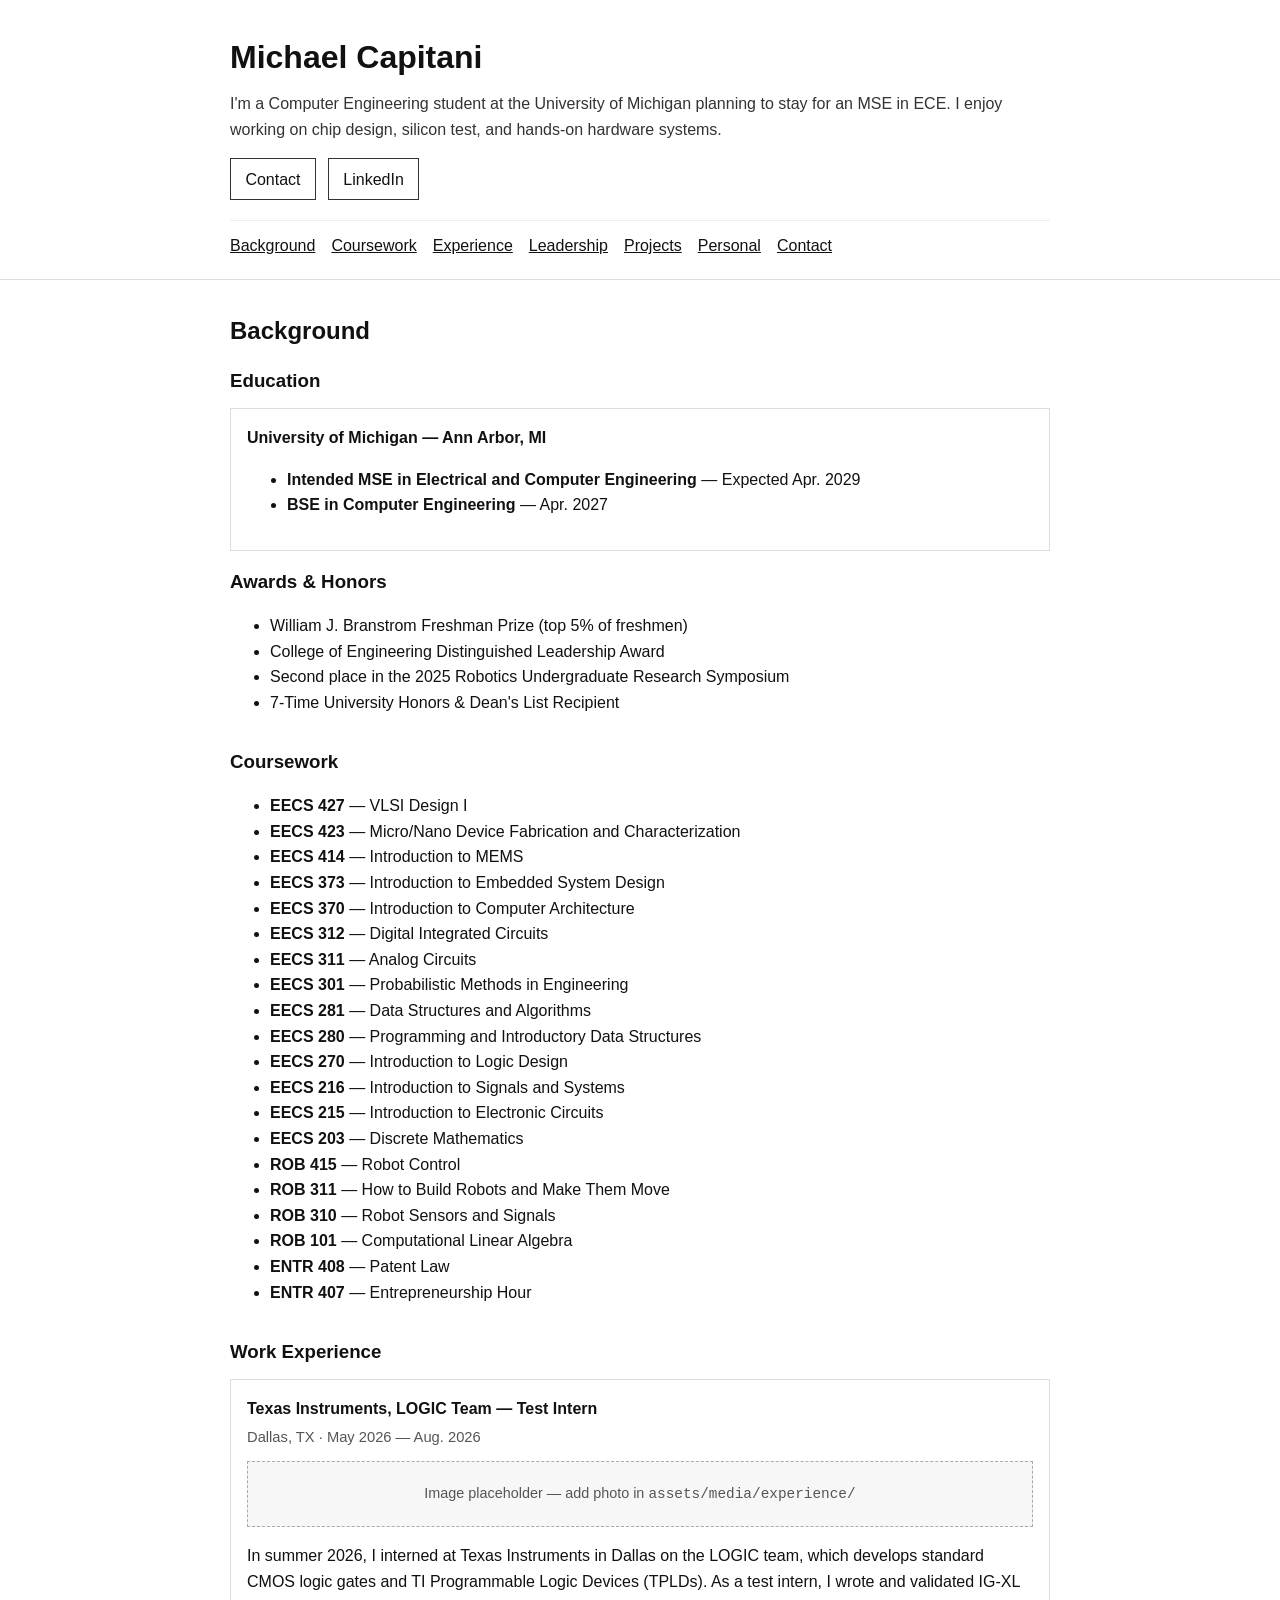
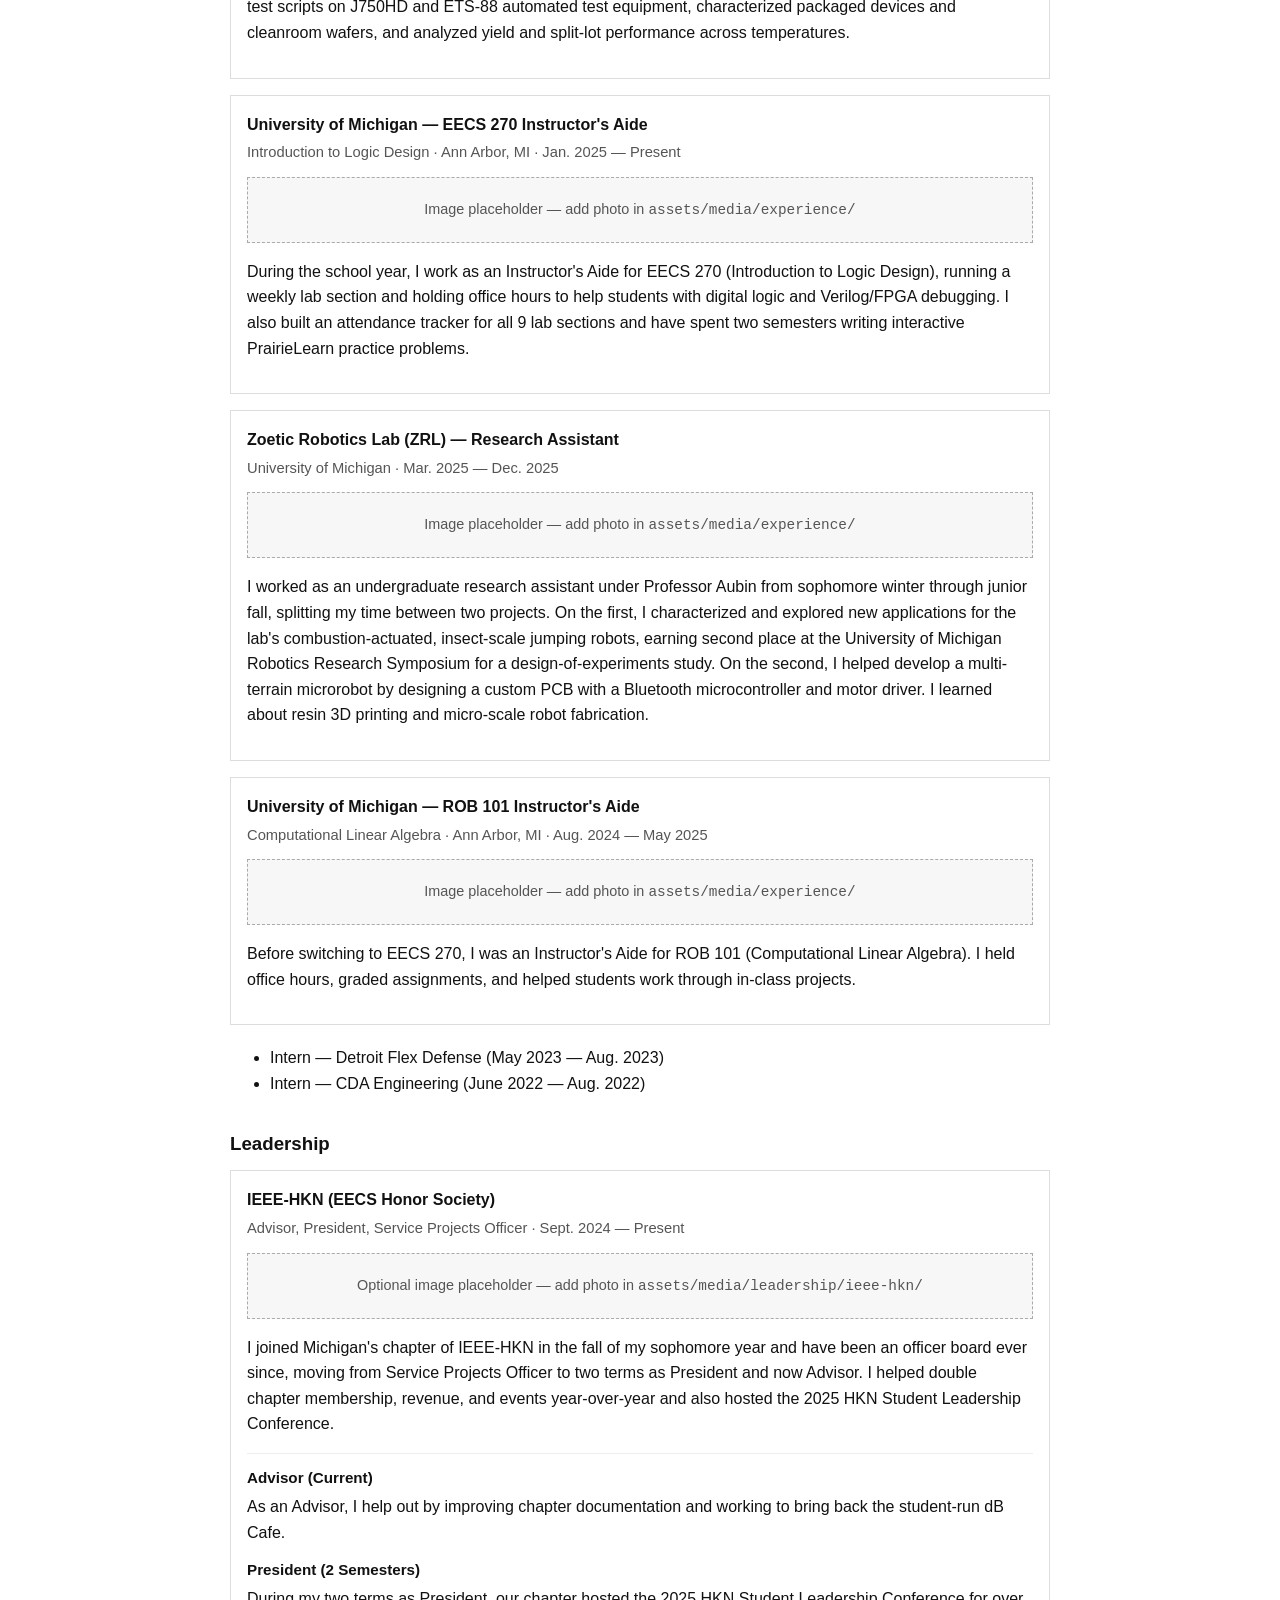
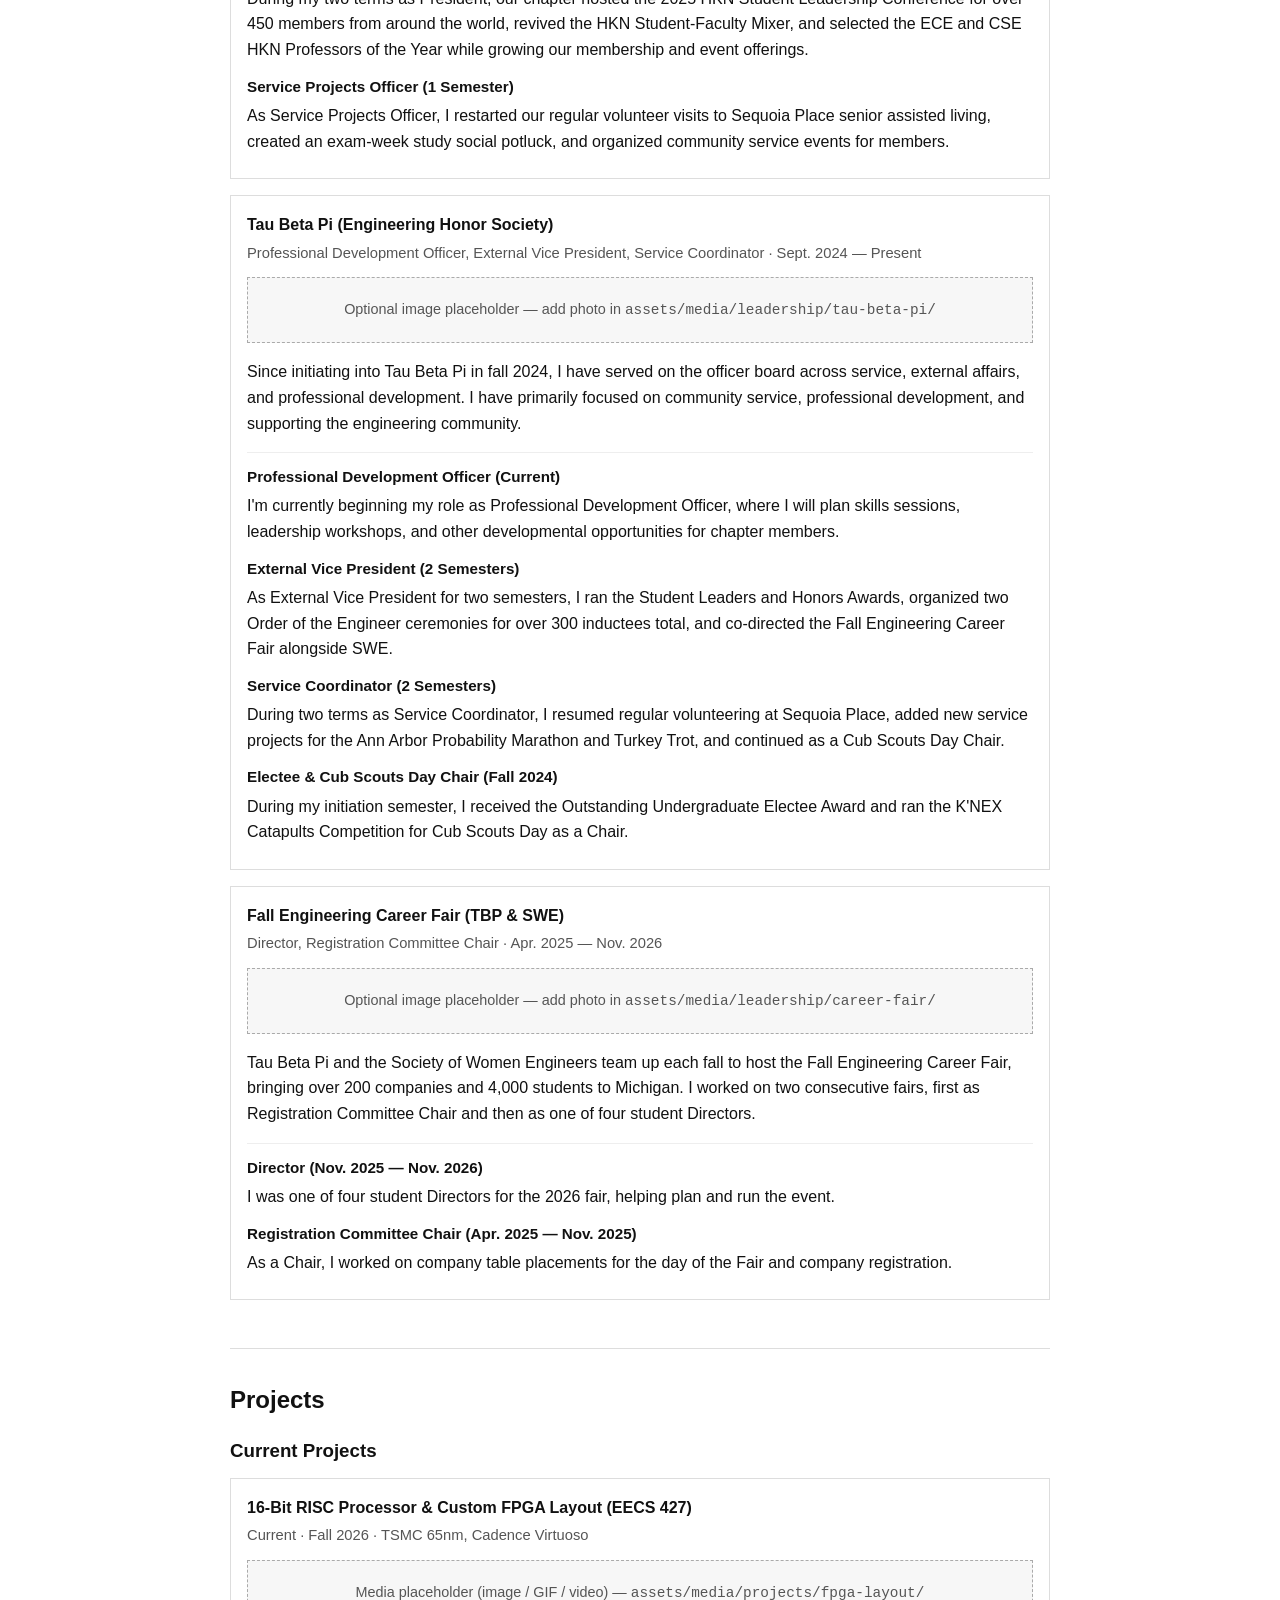
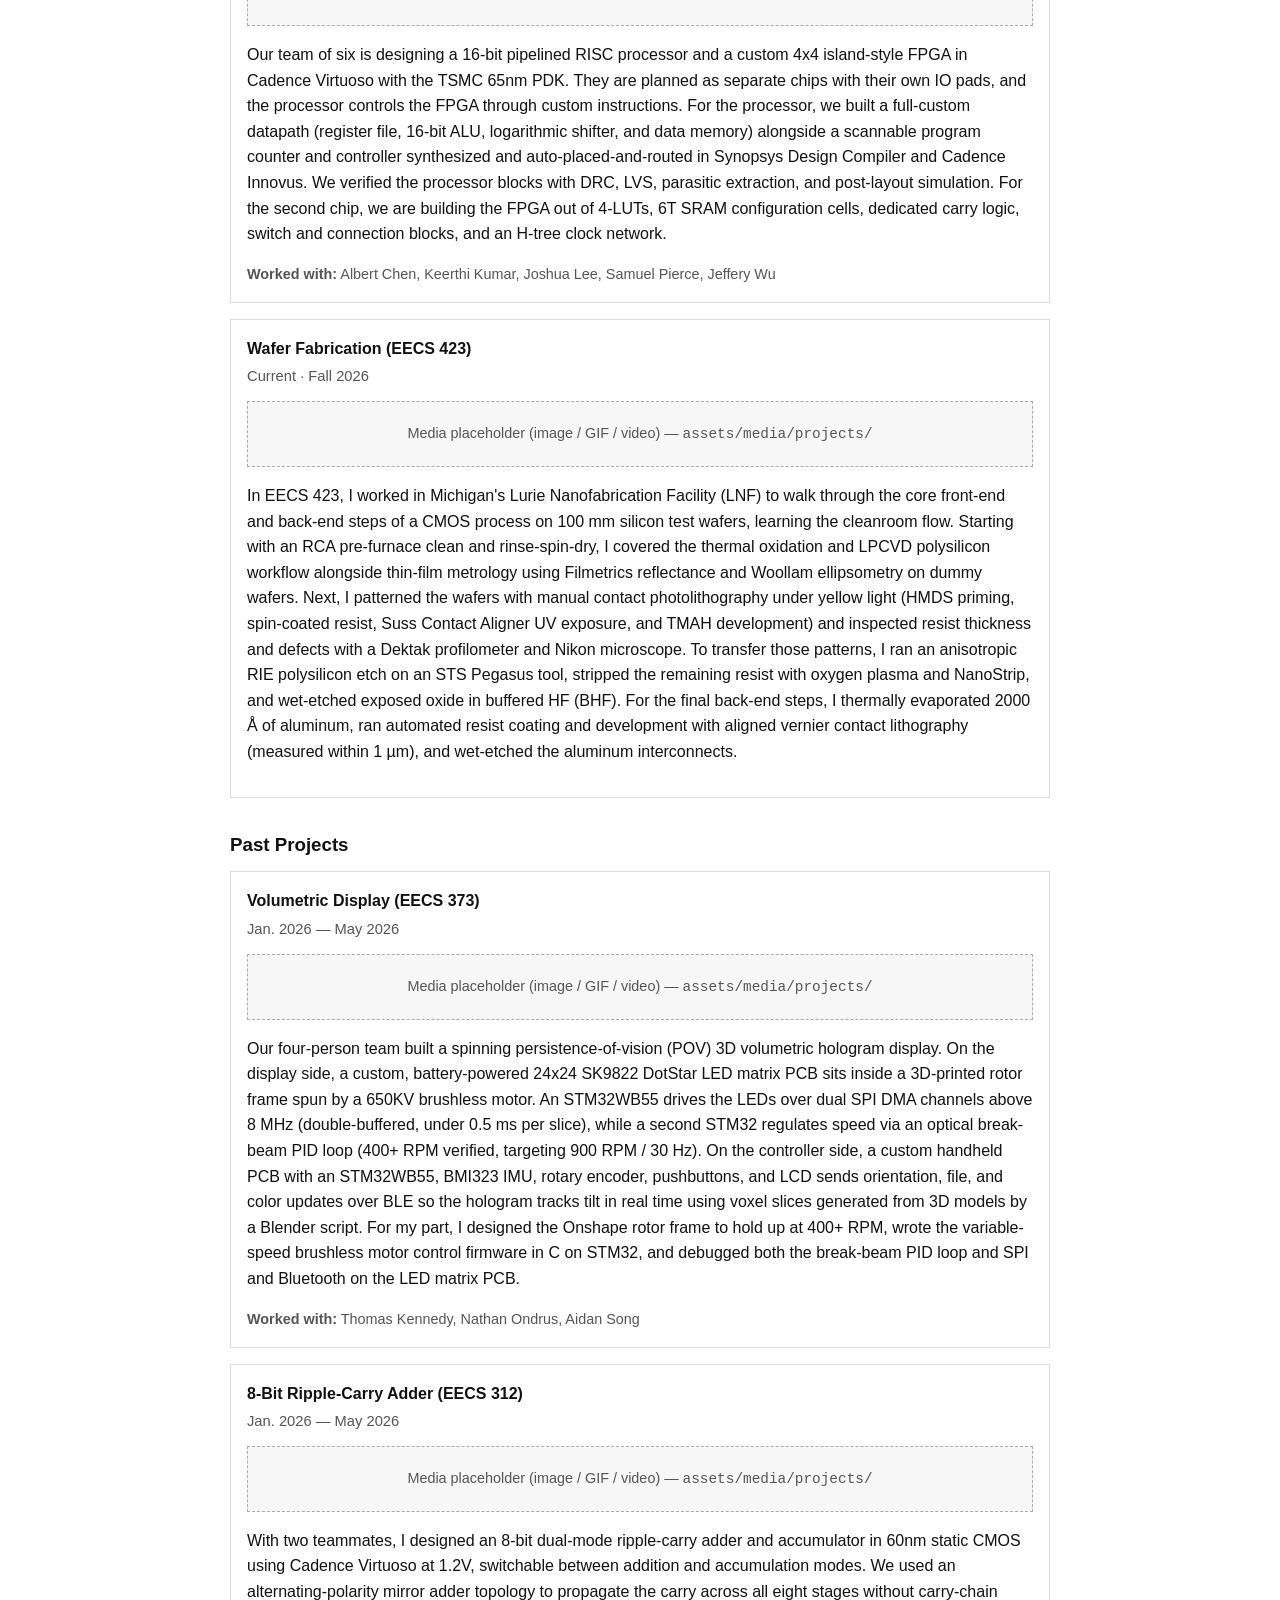
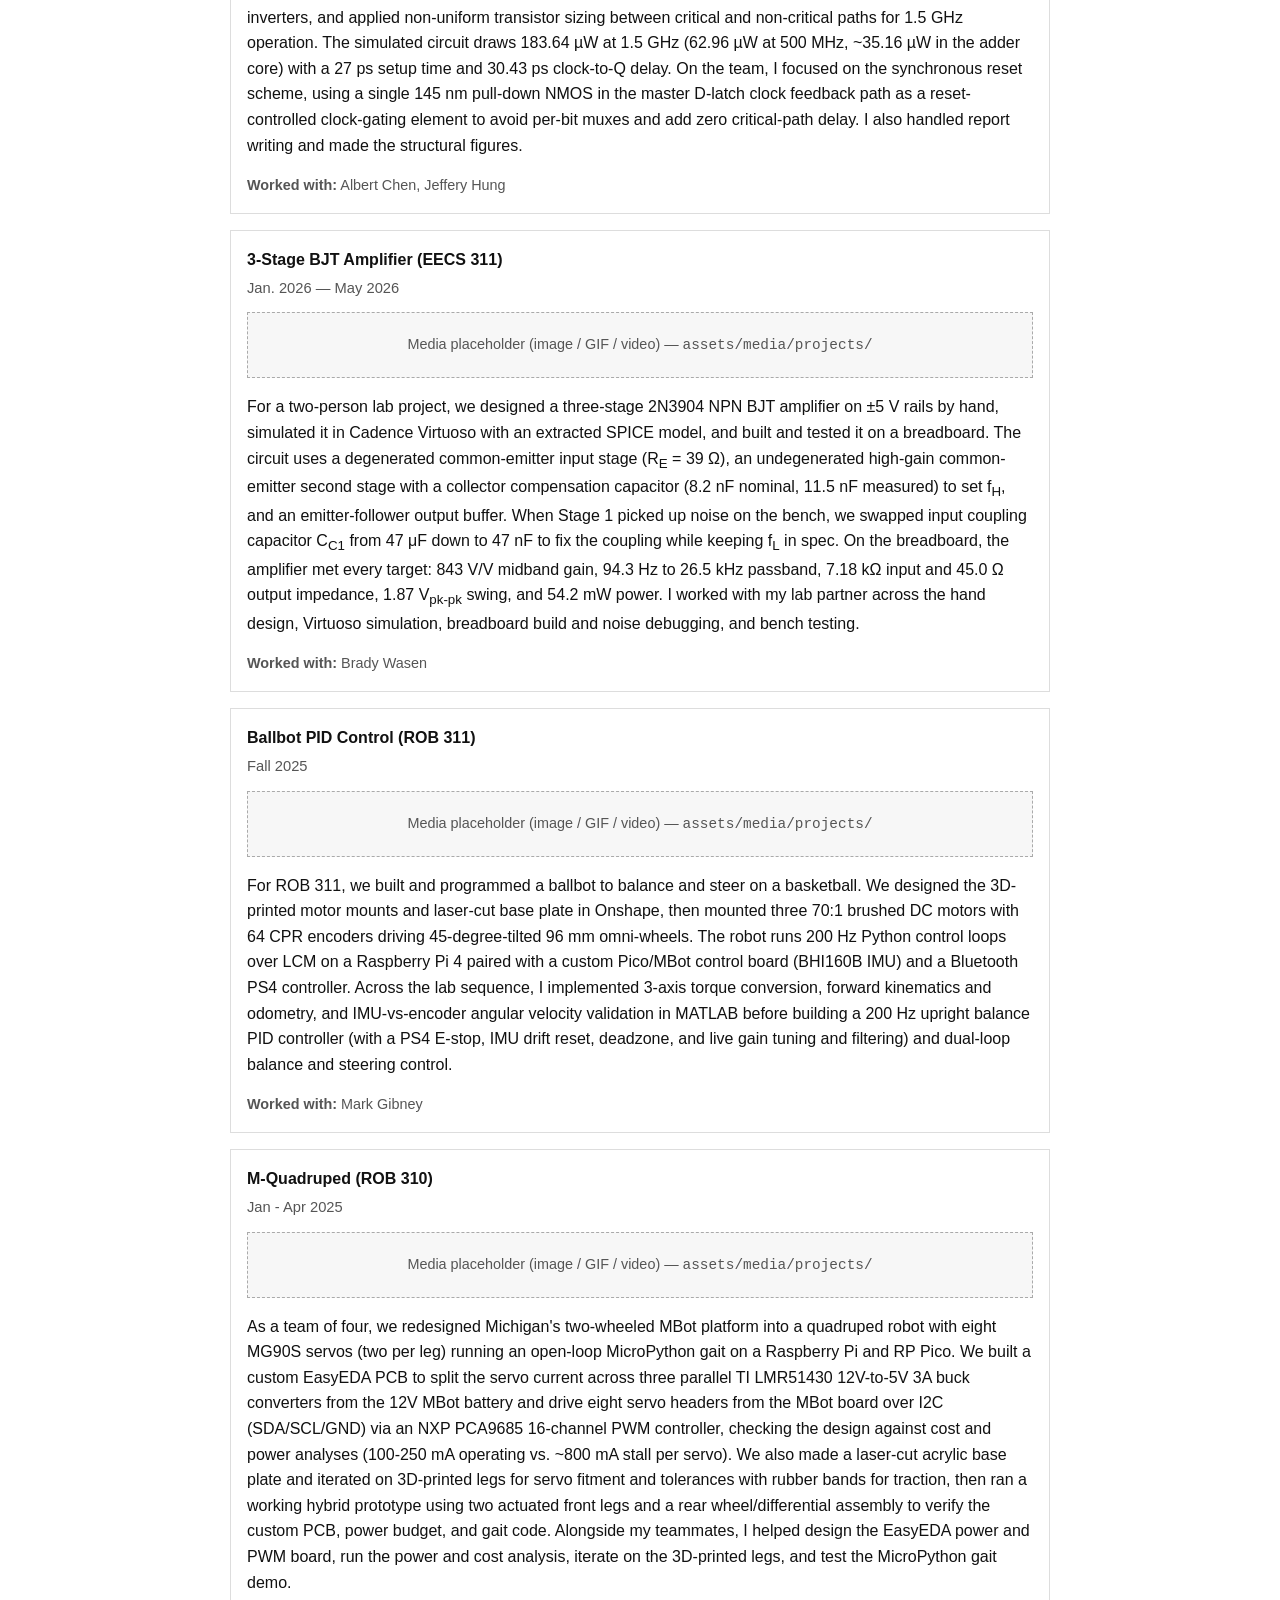
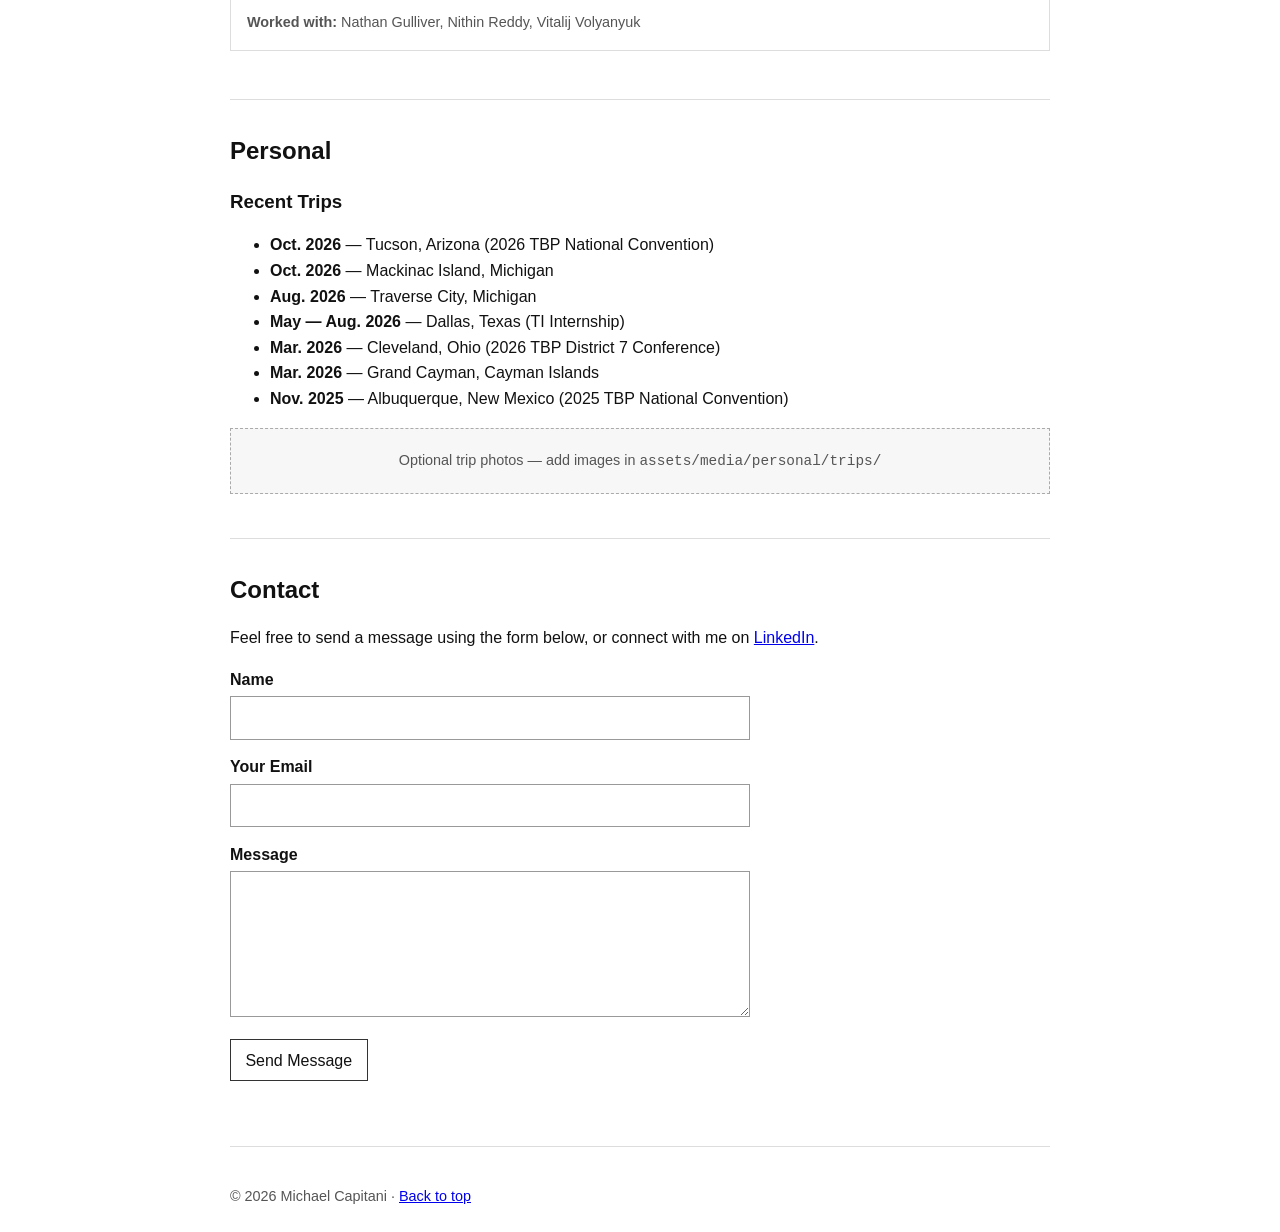
==== index.html @ 1847fb19 "Add SEO metadata, sitemap, robots.txt, and Google Search Console verification" ====
<!DOCTYPE html>
<html lang="en">
<head>
  <meta charset="UTF-8" />
  <meta name="viewport" content="width=device-width, initial-scale=1.0" />
  <title>Michael Capitani — Computer Engineering, University of Michigan</title>
  <meta name="description" content="Michael Capitani is a Computer Engineering student at the University of Michigan working on VLSI chip design, silicon test, and hands-on hardware systems." />
  <meta name="author" content="Michael Capitani" />
  <link rel="canonical" href="https://michaelcapitani.github.io/" />

  <!-- Open Graph / Social Previews -->
  <meta property="og:type" content="website" />
  <meta property="og:site_name" content="Michael Capitani" />
  <meta property="og:title" content="Michael Capitani — Computer Engineering, University of Michigan" />
  <meta property="og:description" content="Michael Capitani is a Computer Engineering student at the University of Michigan working on VLSI chip design, silicon test, and hands-on hardware systems." />
  <meta property="og:url" content="https://michaelcapitani.github.io/" />
  <meta name="twitter:card" content="summary" />
  <meta name="twitter:title" content="Michael Capitani — Computer Engineering, University of Michigan" />
  <meta name="twitter:description" content="Michael Capitani is a Computer Engineering student at the University of Michigan working on VLSI chip design, silicon test, and hands-on hardware systems." />

  <!-- Structured Data (Person) -->
  <script type="application/ld+json">
    {
      "@context": "https://schema.org",
      "@type": "Person",
      "name": "Michael Capitani",
      "url": "https://michaelcapitani.github.io/",
      "sameAs": [
        "https://www.linkedin.com/in/michael-capitani"
      ],
      "affiliation": {
        "@type": "CollegeOrUniversity",
        "name": "University of Michigan"
      },
      "alumniOf": {
        "@type": "CollegeOrUniversity",
        "name": "University of Michigan"
      },
      "jobTitle": "Computer Engineering Student",
      "knowsAbout": [
        "VLSI Design",
        "Computer Engineering",
        "Embedded Systems",
        "Silicon Test",
        "Hardware Systems"
      ]
    }
  </script>

  <link rel="stylesheet" href="styles.css" />
</head>
<body>
  <header id="top" class="site-header">
    <div class="container">
      <h1>Michael Capitani</h1>
      <p class="intro">I'm a Computer Engineering student at the University of Michigan planning to stay for an MSE in ECE. I enjoy working on chip design, silicon test, and hands-on hardware systems.</p>

      <div class="header-actions">
        <a class="button" href="#contact">Contact</a>
        <a class="button" href="https://www.linkedin.com/in/michael-capitani" target="_blank" rel="noopener noreferrer">LinkedIn</a>
      </div>

      <nav class="site-nav" aria-label="Primary navigation">
        <a href="#background">Background</a>
        <a href="#coursework">Coursework</a>
        <a href="#experience">Experience</a>
        <a href="#leadership">Leadership</a>
        <a href="#projects">Projects</a>
        <a href="#personal">Personal</a>
        <a href="#contact">Contact</a>
      </nav>
    </div>
  </header>

  <main class="container">
    <!-- ==================== BACKGROUND ==================== -->
    <section id="background" class="section">
      <h2>Background</h2>

      <!-- Education & Awards -->
      <div id="education" class="subsection">
        <h3>Education</h3>
        <article class="entry">
          <div class="entry-header">
            <h4>University of Michigan — Ann Arbor, MI</h4>
          </div>
          <ul>
            <li><strong>Intended MSE in Electrical and Computer Engineering</strong> — Expected Apr. 2029</li>
            <li><strong>BSE in Computer Engineering</strong> — Apr. 2027</li>
          </ul>
        </article>

        <h3>Awards &amp; Honors</h3>
        <ul>
          <li>William J. Branstrom Freshman Prize (top 5% of freshmen)</li> 
          <li>College of Engineering Distinguished Leadership Award</li>
          <li>Second place in the 2025 Robotics Undergraduate Research Symposium</li>
          <li>7-Time University Honors &amp; Dean's List Recipient</li>
        </ul>
      </div>

      <!-- Coursework -->
      <div id="coursework" class="subsection">
        <h3>Coursework</h3>
        <ul class="course-list">
          <li><strong>EECS 427</strong> — VLSI Design I</li>
          <li><strong>EECS 423</strong> — Micro/Nano Device Fabrication and Characterization</li>
          <li><strong>EECS 414</strong> — Introduction to MEMS</li>
          <li><strong>EECS 373</strong> — Introduction to Embedded System Design</li>
          <li><strong>EECS 370</strong> — Introduction to Computer Architecture</li>
          <li><strong>EECS 312</strong> — Digital Integrated Circuits</li>
          <li><strong>EECS 311</strong> — Analog Circuits</li>
          <li><strong>EECS 301</strong> — Probabilistic Methods in Engineering</li>
          <li><strong>EECS 281</strong> — Data Structures and Algorithms</li>
          <li><strong>EECS 280</strong> — Programming and Introductory Data Structures</li>
          <li><strong>EECS 270</strong> — Introduction to Logic Design</li>
          <li><strong>EECS 216</strong> — Introduction to Signals and Systems</li>
          <li><strong>EECS 215</strong> — Introduction to Electronic Circuits</li>
          <li><strong>EECS 203</strong> — Discrete Mathematics</li>
          <li><strong>ROB 415</strong> — Robot Control</li>
          <li><strong>ROB 311</strong> — How to Build Robots and Make Them Move</li>
          <li><strong>ROB 310</strong> — Robot Sensors and Signals</li>
          <li><strong>ROB 101</strong> — Computational Linear Algebra</li>
          <li><strong>ENTR 408</strong> — Patent Law</li>
          <li><strong>ENTR 407</strong> — Entrepreneurship Hour</li>
        </ul>
      </div>

      <!-- Work Experience -->
      <div id="experience" class="subsection">
        <h3>Work Experience</h3>

        <article class="entry">
          <div class="entry-header">
            <h4>Texas Instruments, LOGIC Team — Test Intern</h4>
            <p class="meta">Dallas, TX · May 2026 — Aug. 2026</p>
          </div>
          <div class="media-placeholder" aria-label="Future image placeholder">
            Image placeholder — add photo in <code>assets/media/experience/</code>
          </div>
          <p>In summer 2026, I interned at Texas Instruments in Dallas on the LOGIC team, which develops standard CMOS logic gates and TI Programmable Logic Devices (TPLDs). As a test intern, I wrote and validated IG-XL test scripts on J750HD and ETS-88 automated test equipment, characterized packaged devices and cleanroom wafers, and analyzed yield and split-lot performance across temperatures.</p>
        </article>

        <article class="entry">
          <div class="entry-header">
            <h4>University of Michigan — EECS 270 Instructor's Aide</h4>
            <p class="meta">Introduction to Logic Design · Ann Arbor, MI · Jan. 2025 — Present</p>
          </div>
          <div class="media-placeholder" aria-label="Future image placeholder">
            Image placeholder — add photo in <code>assets/media/experience/</code>
          </div>
          <p>During the school year, I work as an Instructor's Aide for EECS 270 (Introduction to Logic Design), running a weekly lab section and holding office hours to help students with digital logic and Verilog/FPGA debugging. I also built an attendance tracker for all 9 lab sections and have spent two semesters writing interactive PrairieLearn practice problems.</p>
        </article>

        <article class="entry">
          <div class="entry-header">
            <h4>Zoetic Robotics Lab (ZRL) — Research Assistant</h4>
            <p class="meta">University of Michigan · Mar. 2025 — Dec. 2025</p>
          </div>
          <div class="media-placeholder" aria-label="Future image placeholder">
            Image placeholder — add photo in <code>assets/media/experience/</code>
          </div>
          <p>I worked as an undergraduate research assistant under Professor Aubin from sophomore winter through junior fall, splitting my time between two projects. On the first, I characterized and explored new applications for the lab's combustion-actuated, insect-scale jumping robots, earning second place at the University of Michigan Robotics Research Symposium for a design-of-experiments study. On the second, I helped develop a multi-terrain microrobot by designing a custom PCB with a Bluetooth microcontroller and motor driver. I learned about resin 3D printing and micro-scale robot fabrication.</p>
        </article>

        <article class="entry">
          <div class="entry-header">
            <h4>University of Michigan — ROB 101 Instructor's Aide</h4>
            <p class="meta">Computational Linear Algebra · Ann Arbor, MI · Aug. 2024 — May 2025</p>
          </div>
          <div class="media-placeholder" aria-label="Future image placeholder">
            Image placeholder — add photo in <code>assets/media/experience/</code>
          </div>
          <p>Before switching to EECS 270, I was an Instructor's Aide for ROB 101 (Computational Linear Algebra). I held office hours, graded assignments, and helped students work through in-class projects.</p>
        </article>

        <div class="previous-jobs">
          <ul>
            <li>Intern — Detroit Flex Defense (May 2023 — Aug. 2023)</li>
            <li>Intern — CDA Engineering (June 2022 — Aug. 2022)</li>
          </ul>
        </div>
      </div>

      <!-- Leadership -->
      <div id="leadership" class="subsection">
        <h3>Leadership</h3>

        <article class="entry" id="leadership-ieee-hkn" data-detail-slug="leadership/ieee-hkn">
          <div class="entry-header">
            <h4>IEEE-HKN (EECS Honor Society)</h4>
            <p class="meta">Advisor, President, Service Projects Officer · Sept. 2024 — Present</p>
          </div>
          <div class="media-placeholder" aria-label="Future image placeholder">
            Optional image placeholder — add photo in <code>assets/media/leadership/ieee-hkn/</code>
          </div>
          <p>I joined Michigan's chapter of IEEE-HKN in the fall of my sophomore year and have been an officer board ever since, moving from Service Projects Officer to two terms as President and now Advisor. I helped double chapter membership, revenue, and events year-over-year and also hosted the 2025 HKN Student Leadership Conference.</p>

          <!-- Detailed role breakdown (can be moved to leadership/ieee-hkn.html later) -->
          <div class="role-details">
            <h5>Advisor (Current)</h5>
            <p>As an Advisor, I help out by improving chapter documentation and working to bring back the student-run dB Cafe.</p>

            <h5>President (2 Semesters)</h5>
            <p>During my two terms as President, our chapter hosted the 2025 HKN Student Leadership Conference for over 450 members from around the world, revived the HKN Student-Faculty Mixer, and selected the ECE and CSE HKN Professors of the Year while growing our membership and event offerings.</p>

            <h5>Service Projects Officer (1 Semester)</h5>
            <p>As Service Projects Officer, I restarted our regular volunteer visits to Sequoia Place senior assisted living, created an exam-week study social potluck, and organized community service events for members.</p>
          </div>
          <!-- Future dedicated page link:
          <p class="detail-link"><a href="leadership/ieee-hkn.html">Read full role breakdown &rarr;</a></p>
          -->
        </article>

        <article class="entry" id="leadership-tau-beta-pi" data-detail-slug="leadership/tau-beta-pi">
          <div class="entry-header">
            <h4>Tau Beta Pi (Engineering Honor Society)</h4>
            <p class="meta">Professional Development Officer, External Vice President, Service Coordinator · Sept. 2024 — Present</p>
          </div>
          <div class="media-placeholder" aria-label="Future image placeholder">
            Optional image placeholder — add photo in <code>assets/media/leadership/tau-beta-pi/</code>
          </div>
          <p>Since initiating into Tau Beta Pi in fall 2024, I have served on the officer board across service, external affairs, and professional development. I have primarily focused on community service, professional development, and supporting the engineering community.</p>

          <!-- Detailed role breakdown (can be moved to leadership/tau-beta-pi.html later) -->
          <div class="role-details">
            <h5>Professional Development Officer (Current)</h5>
            <p>I'm currently beginning my role as Professional Development Officer, where I will plan skills sessions, leadership workshops, and other developmental opportunities for chapter members.</p>

            <h5>External Vice President (2 Semesters)</h5>
            <p>As External Vice President for two semesters, I ran the Student Leaders and Honors Awards, organized two Order of the Engineer ceremonies for over 300 inductees total, and co-directed the Fall Engineering Career Fair alongside SWE.</p>

            <h5>Service Coordinator (2 Semesters)</h5>
            <p>During two terms as Service Coordinator, I resumed regular volunteering at Sequoia Place, added new service projects for the Ann Arbor Probability Marathon and Turkey Trot, and continued as a Cub Scouts Day Chair.</p>

            <h5>Electee &amp; Cub Scouts Day Chair (Fall 2024)</h5>
            <p>During my initiation semester, I received the Outstanding Undergraduate Electee Award and ran the K'NEX Catapults Competition for Cub Scouts Day as a Chair.</p>
          </div>
          <!-- Future dedicated page link:
          <p class="detail-link"><a href="leadership/tau-beta-pi.html">Read full role breakdown &rarr;</a></p>
          -->
        </article>

        <article class="entry" id="leadership-career-fair" data-detail-slug="leadership/career-fair">
          <div class="entry-header">
            <h4>Fall Engineering Career Fair (TBP &amp; SWE)</h4>
            <p class="meta">Director, Registration Committee Chair · Apr. 2025 — Nov. 2026</p>
          </div>
          <div class="media-placeholder" aria-label="Future image placeholder">
            Optional image placeholder — add photo in <code>assets/media/leadership/career-fair/</code>
          </div>
          <p>Tau Beta Pi and the Society of Women Engineers team up each fall to host the Fall Engineering Career Fair, bringing over 200 companies and 4,000 students to Michigan. I worked on two consecutive fairs, first as Registration Committee Chair and then as one of four student Directors.</p>

          <!-- Detailed role breakdown (can be moved to leadership/career-fair.html later) -->
          <div class="role-details">
            <h5>Director (Nov. 2025 — Nov. 2026)</h5>
            <p>I was one of four student Directors for the 2026 fair, helping plan and run the event.</p>

            <h5>Registration Committee Chair (Apr. 2025 — Nov. 2025)</h5>
            <p>As a Chair, I worked on company table placements for the day of the Fair and company registration.</p>
          </div>
          <!-- Future dedicated page link:
          <p class="detail-link"><a href="leadership/career-fair.html">Read full role breakdown &rarr;</a></p>
          -->
        </article>
      </div>
    </section>

    <!-- ==================== PROJECTS ==================== -->
    <section id="projects" class="section">
      <h2>Projects</h2>

      <!-- Current Projects -->
      <div id="current-projects" class="subsection">
        <h3>Current Projects</h3>

        <div class="project-list">
          <article class="project-card" id="project-fpga-layout" data-project-slug="fpga-layout">
            <div class="entry-header">
              <h4>16-Bit RISC Processor &amp; Custom FPGA Layout (EECS 427)</h4>
              <p class="meta">Current · Fall 2026 · TSMC 65nm, Cadence Virtuoso</p>
            </div>
            <div class="media-placeholder" aria-label="Future project media placeholder">
              Media placeholder (image / GIF / video) — <code>assets/media/projects/fpga-layout/</code>
            </div>
            <p>Our team of six is designing a 16-bit pipelined RISC processor and a custom 4x4 island-style FPGA in Cadence Virtuoso with the TSMC 65nm PDK. They are planned as separate chips with their own IO pads, and the processor controls the FPGA through custom instructions. For the processor, we built a full-custom datapath (register file, 16-bit ALU, logarithmic shifter, and data memory) alongside a scannable program counter and controller synthesized and auto-placed-and-routed in Synopsys Design Compiler and Cadence Innovus. We verified the processor blocks with DRC, LVS, parasitic extraction, and post-layout simulation. For the second chip, we are building the FPGA out of 4-LUTs, 6T SRAM configuration cells, dedicated carry logic, switch and connection blocks, and an H-tree clock network.</p>
            <p class="teammates"><strong>Worked with:</strong> Albert Chen, Keerthi Kumar, Joshua Lee, Samuel Pierce, Jeffery Wu</p>
            <!-- Future dedicated page link:
            <p class="project-link"><a href="projects/fpga-layout.html">View project page &rarr;</a></p>
            -->
          </article>

          <article class="project-card" id="project-wafer-fabrication" data-project-slug="wafer-fabrication">
            <div class="entry-header">
              <h4>Wafer Fabrication (EECS 423)</h4>
              <p class="meta">Current · Fall 2026</p>
            </div>
            <div class="media-placeholder" aria-label="Future project media placeholder">
              Media placeholder (image / GIF / video) — <code>assets/media/projects/</code>
            </div>
            <p>In EECS 423, I worked in Michigan's Lurie Nanofabrication Facility (LNF) to walk through the core front-end and back-end steps of a CMOS process on 100 mm silicon test wafers, learning the cleanroom flow. Starting with an RCA pre-furnace clean and rinse-spin-dry, I covered the thermal oxidation and LPCVD polysilicon workflow alongside thin-film metrology using Filmetrics reflectance and Woollam ellipsometry on dummy wafers. Next, I patterned the wafers with manual contact photolithography under yellow light (HMDS priming, spin-coated resist, Suss Contact Aligner UV exposure, and TMAH development) and inspected resist thickness and defects with a Dektak profilometer and Nikon microscope. To transfer those patterns, I ran an anisotropic RIE polysilicon etch on an STS Pegasus tool, stripped the remaining resist with oxygen plasma and NanoStrip, and wet-etched exposed oxide in buffered HF (BHF). For the final back-end steps, I thermally evaporated 2000 Å of aluminum, ran automated resist coating and development with aligned vernier contact lithography (measured within 1 µm), and wet-etched the aluminum interconnects.</p>
            <!-- Future dedicated page link:
            <p class="project-link"><a href="projects/wafer-fabrication.html">View project page &rarr;</a></p>
            -->
          </article>
        </div>
      </div>

      <!-- Past Projects -->
      <div id="past-projects" class="subsection">
        <h3>Past Projects</h3>

        <div class="project-list">
          <article class="project-card" id="project-volumetric-display" data-project-slug="volumetric-display">
            <div class="entry-header">
              <h4>Volumetric Display (EECS 373)</h4>
              <p class="meta">Jan. 2026 — May 2026</p>
            </div>
            <div class="media-placeholder" aria-label="Future project media placeholder">
              Media placeholder (image / GIF / video) — <code>assets/media/projects/</code>
            </div>
            <p>Our four-person team built a spinning persistence-of-vision (POV) 3D volumetric hologram display. On the display side, a custom, battery-powered 24x24 SK9822 DotStar LED matrix PCB sits inside a 3D-printed rotor frame spun by a 650KV brushless motor. An STM32WB55 drives the LEDs over dual SPI DMA channels above 8 MHz (double-buffered, under 0.5 ms per slice), while a second STM32 regulates speed via an optical break-beam PID loop (400+ RPM verified, targeting 900 RPM / 30 Hz). On the controller side, a custom handheld PCB with an STM32WB55, BMI323 IMU, rotary encoder, pushbuttons, and LCD sends orientation, file, and color updates over BLE so the hologram tracks tilt in real time using voxel slices generated from 3D models by a Blender script. For my part, I designed the Onshape rotor frame to hold up at 400+ RPM, wrote the variable-speed brushless motor control firmware in C on STM32, and debugged both the break-beam PID loop and SPI and Bluetooth on the LED matrix PCB.</p>
            <p class="teammates"><strong>Worked with:</strong> Thomas Kennedy, Nathan Ondrus, Aidan Song</p>
            <!-- Future dedicated page link:
            <p class="project-link"><a href="projects/volumetric-display.html">View project page &rarr;</a></p>
            -->
          </article>

          <article class="project-card" id="project-ripple-carry-adder" data-project-slug="ripple-carry-adder">
            <div class="entry-header">
              <h4>8-Bit Ripple-Carry Adder (EECS 312)</h4>
              <p class="meta">Jan. 2026 — May 2026</p>
            </div>
            <div class="media-placeholder" aria-label="Future project media placeholder">
              Media placeholder (image / GIF / video) — <code>assets/media/projects/</code>
            </div>
            <p>With two teammates, I designed an 8-bit dual-mode ripple-carry adder and accumulator in 60nm static CMOS using Cadence Virtuoso at 1.2V, switchable between addition and accumulation modes. We used an alternating-polarity mirror adder topology to propagate the carry across all eight stages without carry-chain inverters, and applied non-uniform transistor sizing between critical and non-critical paths for 1.5 GHz operation. The simulated circuit draws 183.64 µW at 1.5 GHz (62.96 µW at 500 MHz, ~35.16 µW in the adder core) with a 27 ps setup time and 30.43 ps clock-to-Q delay. On the team, I focused on the synchronous reset scheme, using a single 145 nm pull-down NMOS in the master D-latch clock feedback path as a reset-controlled clock-gating element to avoid per-bit muxes and add zero critical-path delay. I also handled report writing and made the structural figures.</p>
            <p class="teammates"><strong>Worked with:</strong> Albert Chen, Jeffery Hung</p>
            <!-- Future dedicated page link:
            <p class="project-link"><a href="projects/ripple-carry-adder.html">View project page &rarr;</a></p>
            -->
          </article>

          <article class="project-card" id="project-bjt-amplifier" data-project-slug="bjt-amplifier">
            <div class="entry-header">
              <h4>3-Stage BJT Amplifier (EECS 311)</h4>
              <p class="meta">Jan. 2026 — May 2026</p>
            </div>
            <div class="media-placeholder" aria-label="Future project media placeholder">
              Media placeholder (image / GIF / video) — <code>assets/media/projects/</code>
            </div>
            <p>For a two-person lab project, we designed a three-stage 2N3904 NPN BJT amplifier on &plusmn;5 V rails by hand, simulated it in Cadence Virtuoso with an extracted SPICE model, and built and tested it on a breadboard. The circuit uses a degenerated common-emitter input stage (R<sub>E</sub> = 39 &Omega;), an undegenerated high-gain common-emitter second stage with a collector compensation capacitor (8.2 nF nominal, 11.5 nF measured) to set f<sub>H</sub>, and an emitter-follower output buffer. When Stage 1 picked up noise on the bench, we swapped input coupling capacitor C<sub>C1</sub> from 47 &mu;F down to 47 nF to fix the coupling while keeping f<sub>L</sub> in spec. On the breadboard, the amplifier met every target: 843 V/V midband gain, 94.3 Hz to 26.5 kHz passband, 7.18 k&Omega; input and 45.0 &Omega; output impedance, 1.87 V<sub>pk-pk</sub> swing, and 54.2 mW power. I worked with my lab partner across the hand design, Virtuoso simulation, breadboard build and noise debugging, and bench testing.</p>
            <p class="teammates"><strong>Worked with:</strong> Brady Wasen</p>
            <!-- Future dedicated page link:
            <p class="project-link"><a href="projects/bjt-amplifier.html">View project page &rarr;</a></p>
            -->
          </article>

          <article class="project-card" id="project-ballbot-pid-control" data-project-slug="ballbot-pid-control">
            <div class="entry-header">
              <h4>Ballbot PID Control (ROB 311)</h4>
              <p class="meta">Fall 2025</p>
            </div>
            <div class="media-placeholder" aria-label="Future project media placeholder">
              Media placeholder (image / GIF / video) — <code>assets/media/projects/</code>
            </div>
            <p>For ROB 311, we built and programmed a ballbot to balance and steer on a basketball. We designed the 3D-printed motor mounts and laser-cut base plate in Onshape, then mounted three 70:1 brushed DC motors with 64 CPR encoders driving 45-degree-tilted 96 mm omni-wheels. The robot runs 200 Hz Python control loops over LCM on a Raspberry Pi 4 paired with a custom Pico/MBot control board (BHI160B IMU) and a Bluetooth PS4 controller. Across the lab sequence, I implemented 3-axis torque conversion, forward kinematics and odometry, and IMU-vs-encoder angular velocity validation in MATLAB before building a 200 Hz upright balance PID controller (with a PS4 E-stop, IMU drift reset, deadzone, and live gain tuning and filtering) and dual-loop balance and steering control.</p>
            <p class="teammates"><strong>Worked with:</strong> Mark Gibney</p>
            <!-- Future dedicated page link:
            <p class="project-link"><a href="projects/ballbot-pid-control.html">View project page &rarr;</a></p>
            -->
          </article>

          <article class="project-card" id="project-bipedal-walking-robot" data-project-slug="bipedal-walking-robot">
            <div class="entry-header">
              <h4>M-Quadruped (ROB 310)</h4>
              <p class="meta">Jan - Apr 2025</p>
            </div>
            <div class="media-placeholder" aria-label="Future project media placeholder">
              Media placeholder (image / GIF / video) — <code>assets/media/projects/</code>
            </div>
            <p>As a team of four, we redesigned Michigan's two-wheeled MBot platform into a quadruped robot with eight MG90S servos (two per leg) running an open-loop MicroPython gait on a Raspberry Pi and RP Pico. We built a custom EasyEDA PCB to split the servo current across three parallel TI LMR51430 12V-to-5V 3A buck converters from the 12V MBot battery and drive eight servo headers from the MBot board over I2C (SDA/SCL/GND) via an NXP PCA9685 16-channel PWM controller, checking the design against cost and power analyses (100-250 mA operating vs. ~800 mA stall per servo). We also made a laser-cut acrylic base plate and iterated on 3D-printed legs for servo fitment and tolerances with rubber bands for traction, then ran a working hybrid prototype using two actuated front legs and a rear wheel/differential assembly to verify the custom PCB, power budget, and gait code. Alongside my teammates, I helped design the EasyEDA power and PWM board, run the power and cost analysis, iterate on the 3D-printed legs, and test the MicroPython gait demo.</p>
            <p class="teammates"><strong>Worked with:</strong> Nathan Gulliver, Nithin Reddy, Vitalij Volyanyuk</p>
            <!-- Future dedicated page link:
            <p class="project-link"><a href="projects/bipedal-walking-robot.html">View project page &rarr;</a></p>
            -->
          </article>
        </div>
      </div>
    </section>

    <!-- ==================== PERSONAL ==================== -->
    <section id="personal" class="section">
      <h2>Personal</h2>

      <div id="recent-trips" class="subsection">
        <h3>Recent Trips</h3>
        <ul class="trip-list">
          <li><strong>Oct. 2026</strong> — Tucson, Arizona (2026 TBP National Convention)</li>
          <li><strong>Oct. 2026</strong> — Mackinac Island, Michigan</li>
          <li><strong>Aug. 2026</strong> — Traverse City, Michigan</li>
          <li><strong>May — Aug. 2026</strong> — Dallas, Texas (TI Internship)</li>
          <li><strong>Mar. 2026</strong> — Cleveland, Ohio (2026 TBP District 7 Conference)</li>
          <li><strong>Mar. 2026</strong> — Grand Cayman, Cayman Islands</li>
          <li><strong>Nov. 2025</strong> — Albuquerque, New Mexico (2025 TBP National Convention)</li>
        </ul>
        <div class="media-placeholder" aria-label="Future trip photos placeholder">
          Optional trip photos — add images in <code>assets/media/personal/trips/</code>
        </div>
      </div>

      <!-- Room for additional personal subsections later -->
    </section>

    <!-- ==================== CONTACT ==================== -->
    <section id="contact" class="section">
      <h2>Contact</h2>
      <p>
        Feel free to send a message using the form below, or connect with me on
        <a href="https://www.linkedin.com/in/michael-capitani" target="_blank" rel="noopener noreferrer">LinkedIn</a>.
      </p>

      <!--
        Privacy-first contact form (Web3Forms):
        1. Go to https://web3forms.com and enter your email to receive a free Access Key.
        2. Replace YOUR_WEB3FORMS_ACCESS_KEY below with that key.
        Your email address stays private on Web3Forms and never appears in this file.
      -->
      <form id="contact-form" class="contact-form" action="https://api.web3forms.com/submit" method="POST">
        <input type="hidden" name="access_key" value="e42565f8-fa5b-4bd1-ac4d-fb89c118ff40" />
        <input type="hidden" name="subject" value="New message from michaelcapitani.github.io" />
        <input type="hidden" name="from_name" value="Michael Capitani Website" />

        <div class="form-field">
          <label for="contact-name">Name</label>
          <input id="contact-name" name="name" type="text" autocomplete="name" required />
        </div>

        <div class="form-field">
          <label for="contact-email">Your Email</label>
          <input id="contact-email" name="email" type="email" autocomplete="email" required />
        </div>

        <div class="form-field">
          <label for="contact-message">Message</label>
          <textarea id="contact-message" name="message" rows="5" required></textarea>
        </div>

        <!-- Honeypot field for Web3Forms spam filtering -->
        <input type="checkbox" name="botcheck" class="honeypot" tabindex="-1" autocomplete="off" aria-hidden="true" />

        <button id="contact-submit" type="submit" class="button">Send Message</button>
        <p id="contact-status" class="form-status" role="status" aria-live="polite"></p>
      </form>
    </section>
  </main>

  <footer class="site-footer">
    <div class="container">
      <p>&copy; 2026 Michael Capitani · <a href="#top">Back to top</a></p>
    </div>
  </footer>

  <script src="contact.js" defer></script>
</body>
</html>
---- styles.css ----
/* Barebones wireframe stylesheet — visual design & styling will be done in Phase D */

* {
  box-sizing: border-box;
}

body {
  margin: 0;
  font-family: -apple-system, BlinkMacSystemFont, "Segoe UI", Roboto, Helvetica, Arial, sans-serif;
  line-height: 1.6;
  color: #111;
  background: #fff;
}

.container {
  max-width: 860px;
  margin: 0 auto;
  padding: 0 1.25rem;
}

/* Header & Navigation */
.site-header {
  border-bottom: 1px solid #ddd;
  padding: 2rem 0 1.25rem;
}

.site-header h1 {
  margin: 0 0 0.5rem;
}

.intro {
  margin: 0 0 1rem;
  color: #333;
}

.header-actions {
  display: flex;
  flex-wrap: wrap;
  gap: 0.75rem;
  margin-bottom: 1.25rem;
}

.button {
  display: inline-block;
  padding: 0.45rem 0.9rem;
  border: 1px solid #333;
  background: #fff;
  color: #111;
  text-decoration: none;
  font: inherit;
  cursor: pointer;
}

.button:disabled {
  opacity: 0.6;
  cursor: not-allowed;
}

.site-nav {
  display: flex;
  flex-wrap: wrap;
  gap: 1rem;
  padding-top: 0.75rem;
  border-top: 1px solid #eee;
}

.site-nav a {
  color: #111;
}

/* Sections & Entries */
.section {
  padding: 2rem 0;
  border-bottom: 1px solid #ddd;
}

.section h2 {
  margin: 0 0 1rem;
}

.subsection {
  margin-bottom: 2rem;
}

.subsection:last-child {
  margin-bottom: 0;
}

.subsection h3 {
  margin: 0 0 0.75rem;
}

.entry,
.project-card {
  border: 1px solid #ddd;
  padding: 1rem;
  margin-bottom: 1rem;
}

.entry-header h4 {
  margin: 0 0 0.25rem;
}

.role-details {
  margin-top: 0.75rem;
  padding-top: 0.75rem;
  border-top: 1px solid #eee;
}

.role-details h5 {
  margin: 0.75rem 0 0.25rem;
  font-size: 0.95rem;
}

.role-details h5:first-child {
  margin-top: 0;
}

.role-details p {
  margin: 0 0 0.5rem;
}

.meta {
  margin: 0 0 0.75rem;
  color: #555;
  font-size: 0.92rem;
}

.teammates {
  margin: 0.6rem 0 0;
  color: #555;
  font-size: 0.9rem;
}

.media-placeholder {
  border: 1px dashed #aaa;
  background: #f7f7f7;
  color: #555;
  padding: 1.25rem;
  margin: 0.75rem 0;
  font-size: 0.9rem;
  text-align: center;
}

.previous-jobs {
  margin-top: 1.25rem;
}

.previous-jobs h4 {
  margin: 0 0 0.5rem;
}

/* Contact Form */
.contact-form {
  max-width: 520px;
}

.form-field {
  margin-bottom: 0.9rem;
}

.form-field label {
  display: block;
  margin-bottom: 0.25rem;
  font-weight: 600;
}

.form-field input,
.form-field textarea {
  width: 100%;
  padding: 0.5rem;
  border: 1px solid #999;
  font: inherit;
}

.form-status {
  margin: 0.75rem 0 0;
  font-size: 0.92rem;
  min-height: 1.4em;
}

.form-status.is-pending {
  color: #555;
}

.form-status.is-success {
  color: #146c2e;
}

.form-status.is-error {
  color: #b3261e;
}

.honeypot {
  display: none;
}

/* Footer */
.site-footer {
  padding: 1.5rem 0;
  font-size: 0.9rem;
  color: #555;
}
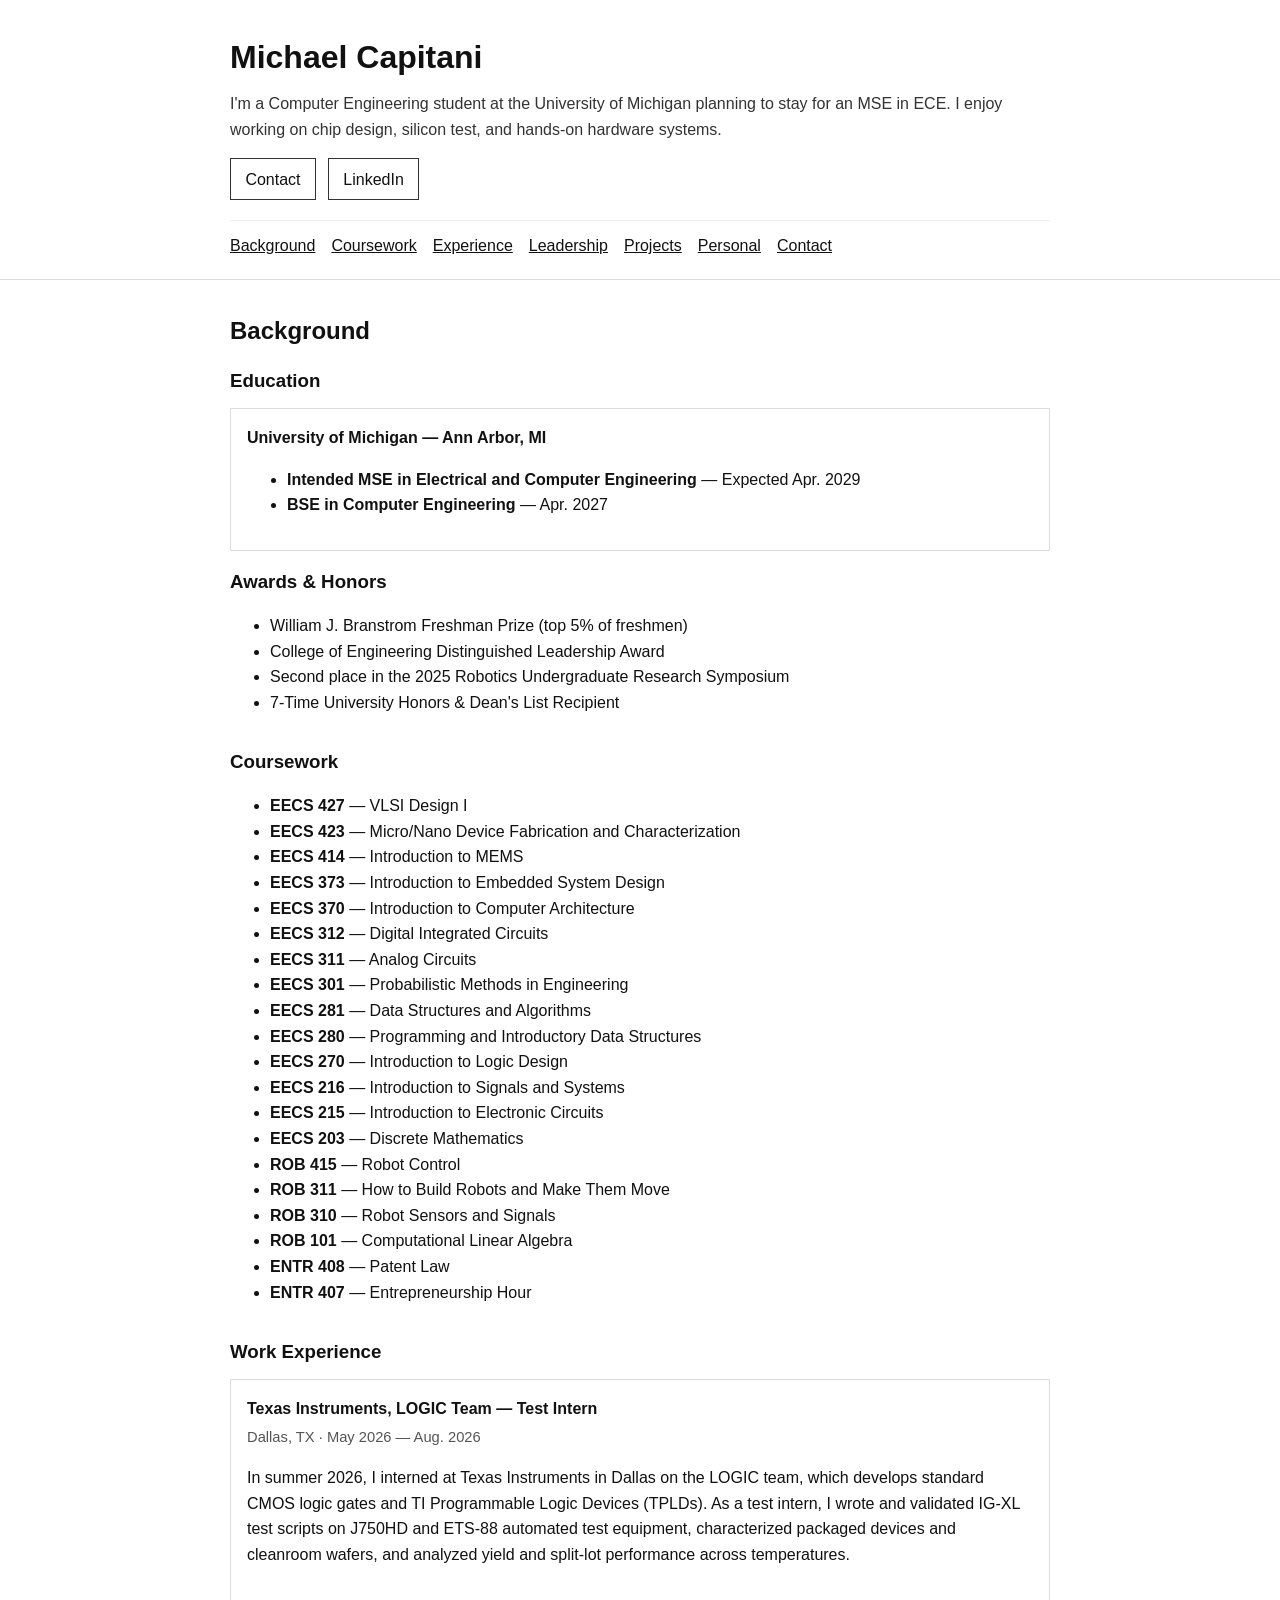
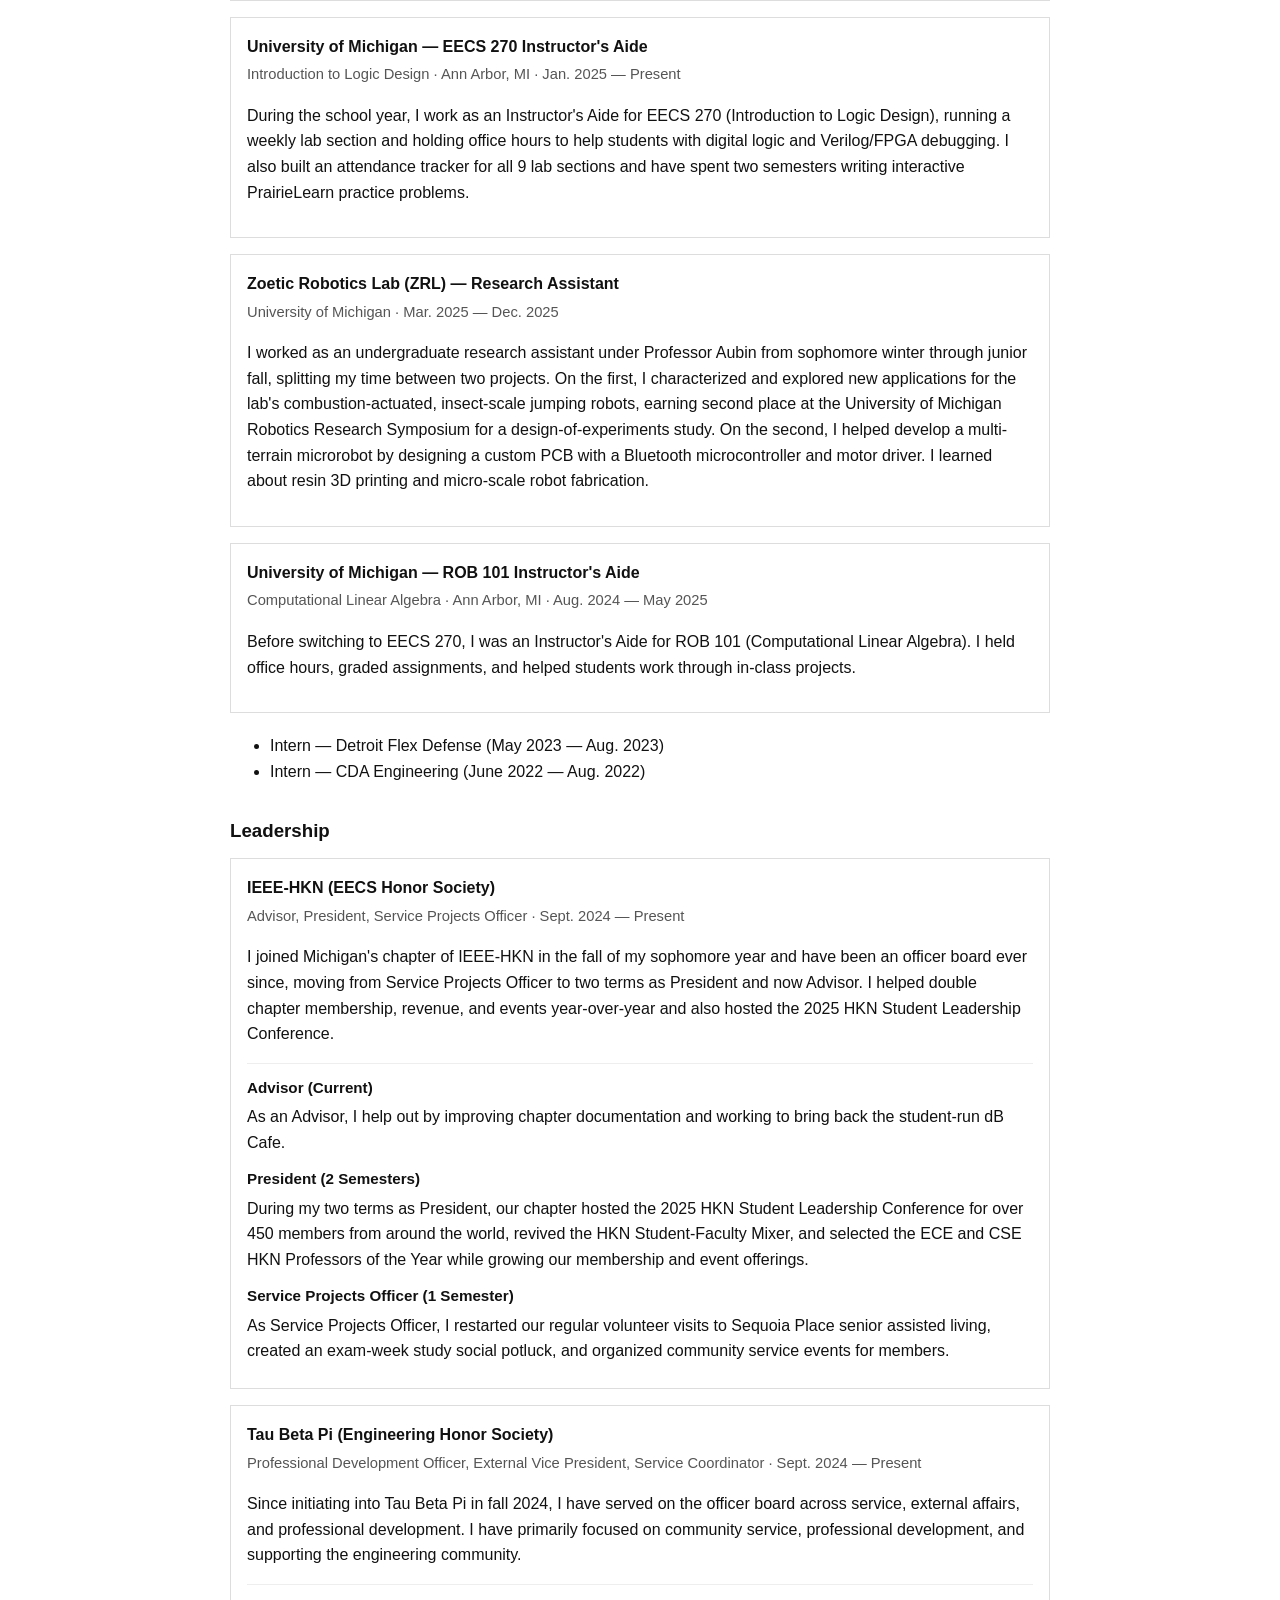
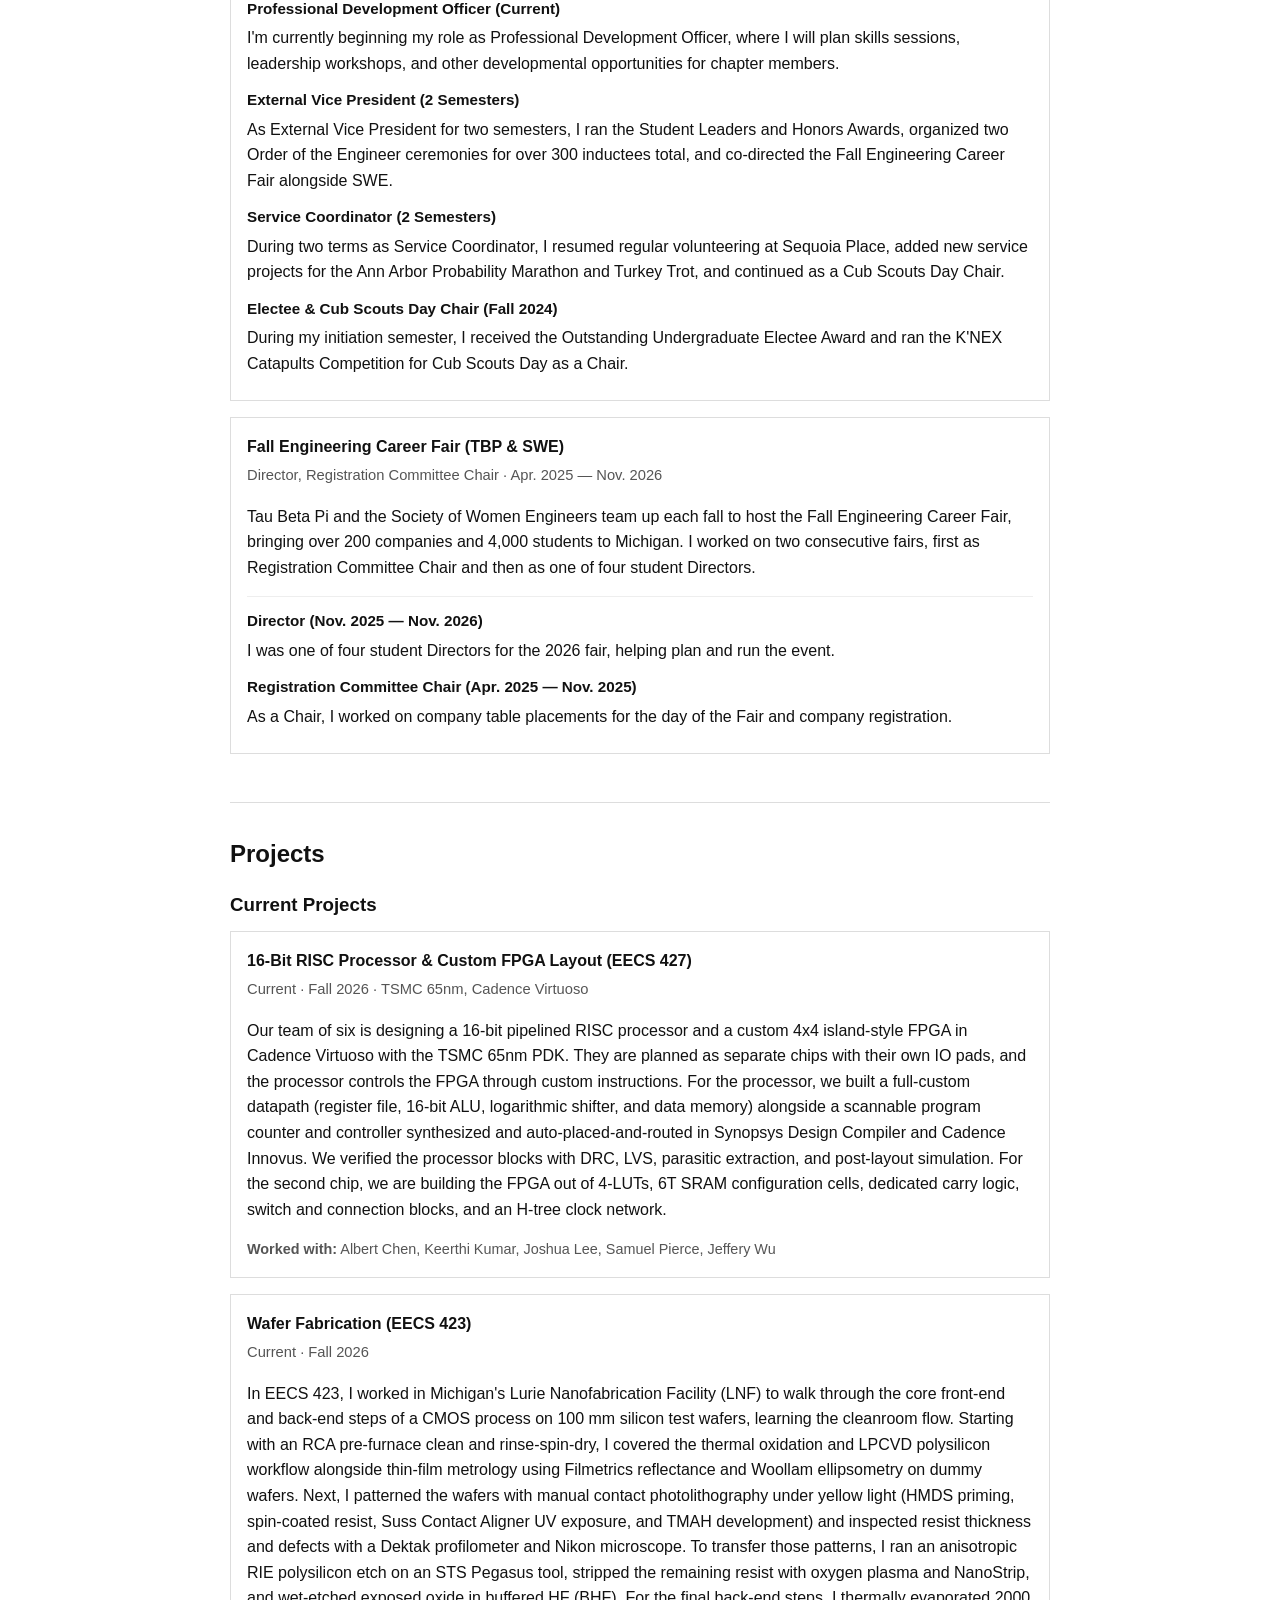
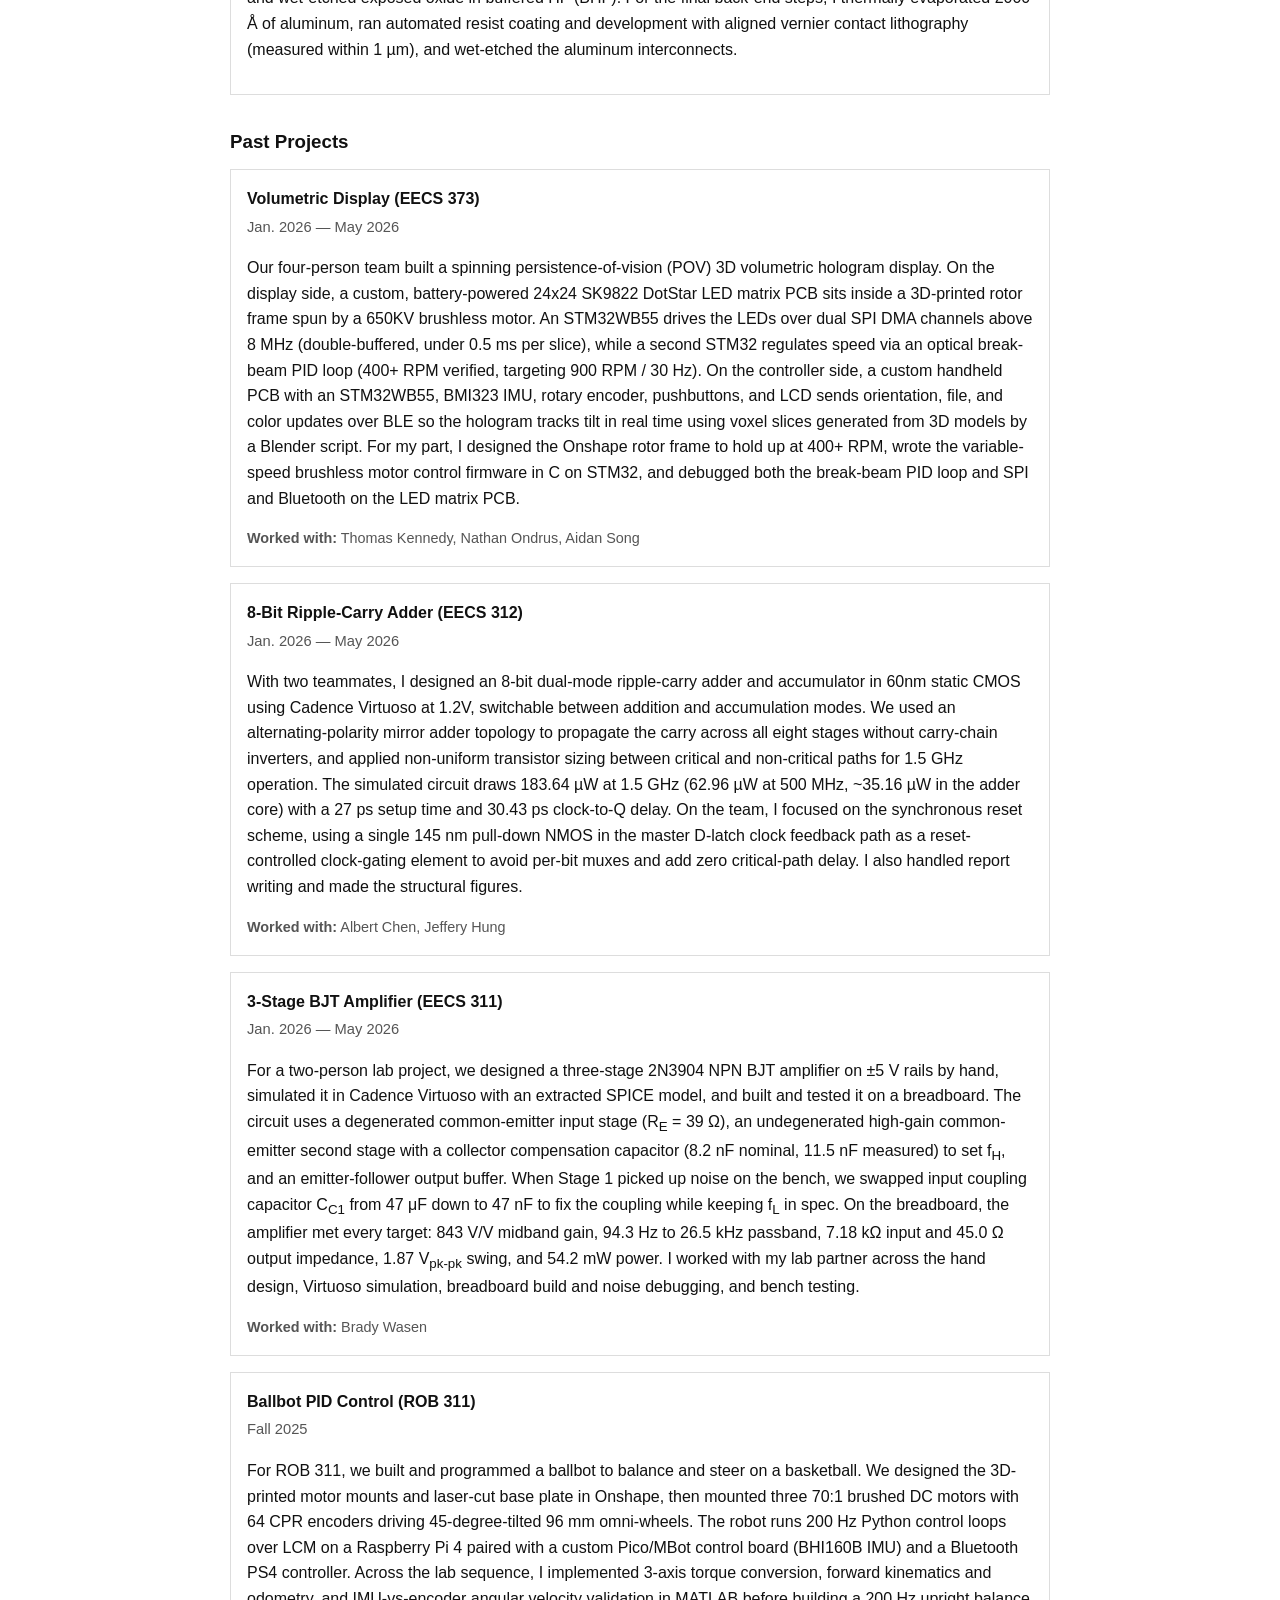
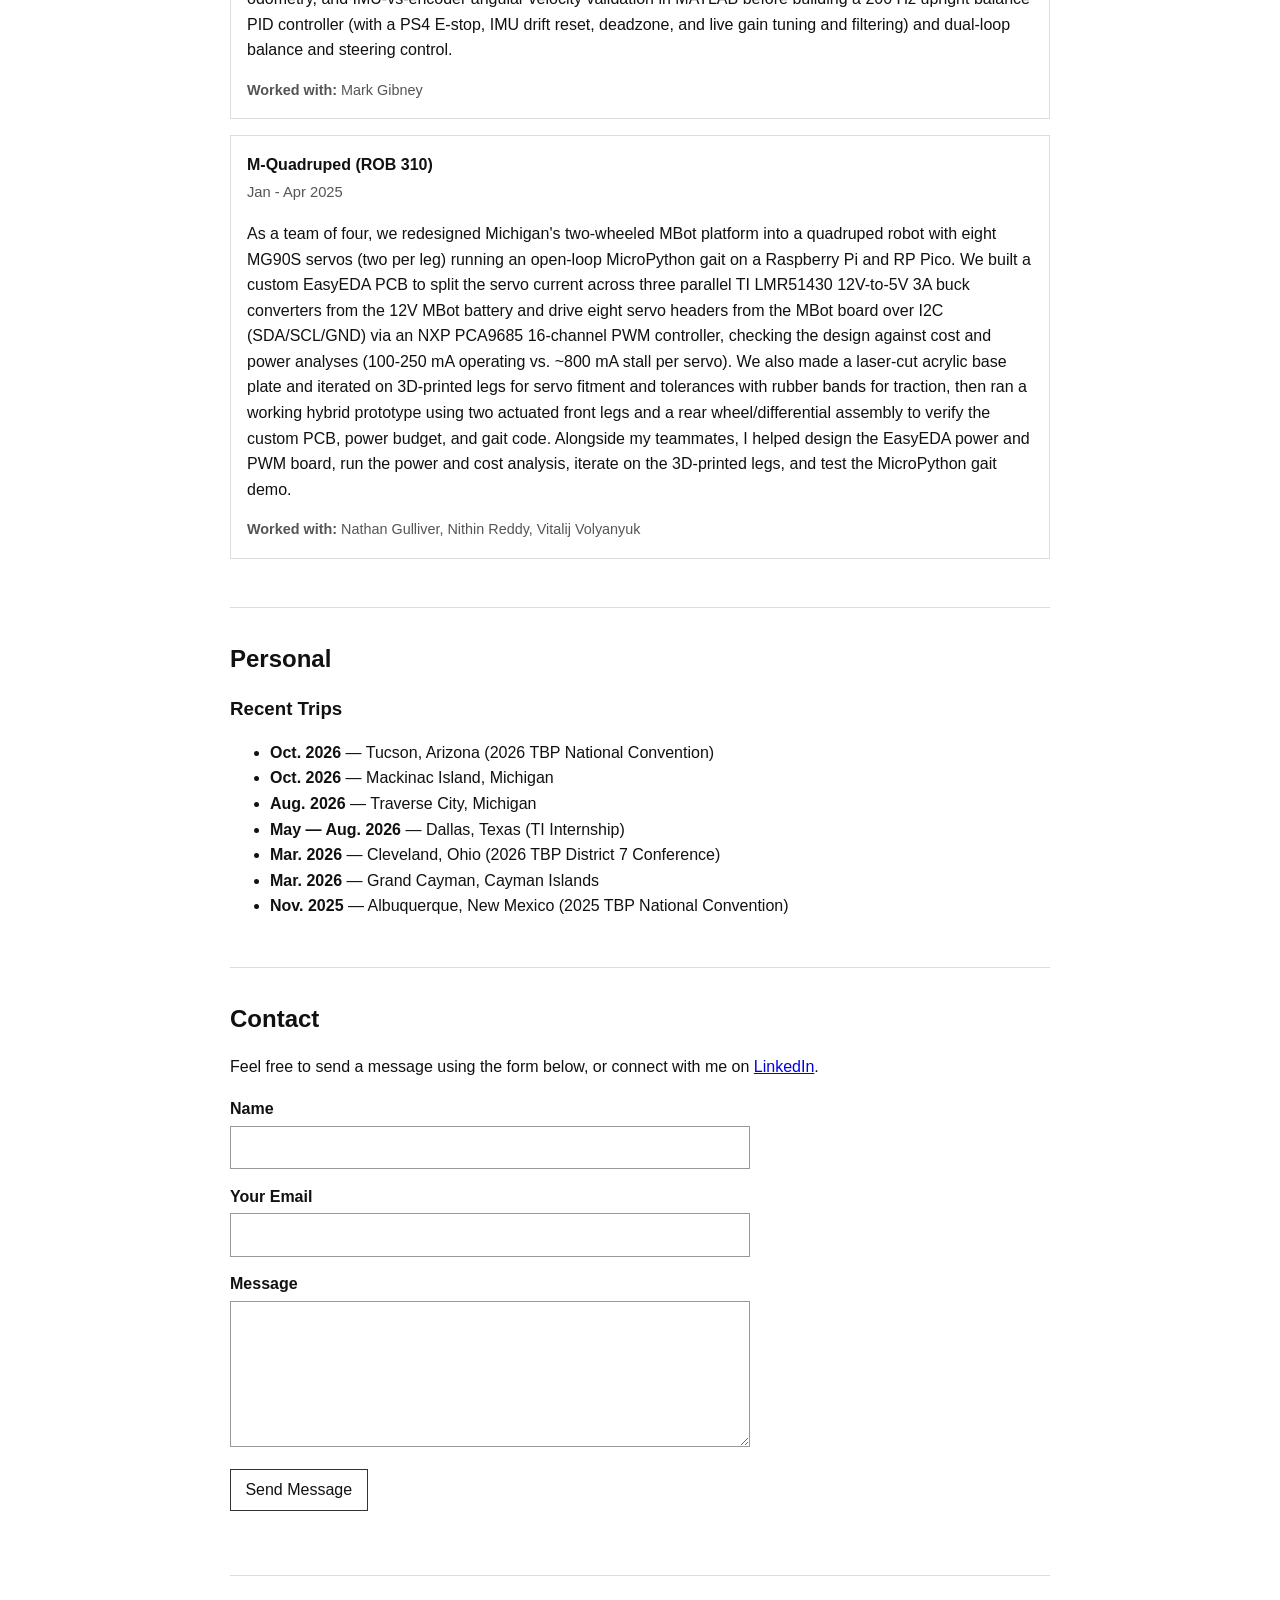
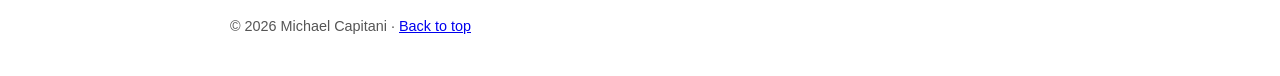
==== commit 6d70ed7a: "Add MC SVG favicon and hide unused media placeholders" ====
--- a/index.html
+++ b/index.html
@@ -47,6 +47,7 @@
     }
   </script>
 
+  <link rel="icon" type="image/svg+xml" href="favicon.svg" />
   <link rel="stylesheet" href="styles.css" />
 </head>
 <body>
@@ -135,9 +136,11 @@
             <h4>Texas Instruments, LOGIC Team — Test Intern</h4>
             <p class="meta">Dallas, TX · May 2026 — Aug. 2026</p>
           </div>
+          <!--
           <div class="media-placeholder" aria-label="Future image placeholder">
             Image placeholder — add photo in <code>assets/media/experience/</code>
           </div>
+          -->
           <p>In summer 2026, I interned at Texas Instruments in Dallas on the LOGIC team, which develops standard CMOS logic gates and TI Programmable Logic Devices (TPLDs). As a test intern, I wrote and validated IG-XL test scripts on J750HD and ETS-88 automated test equipment, characterized packaged devices and cleanroom wafers, and analyzed yield and split-lot performance across temperatures.</p>
         </article>
 
@@ -146,9 +149,11 @@
             <h4>University of Michigan — EECS 270 Instructor's Aide</h4>
             <p class="meta">Introduction to Logic Design · Ann Arbor, MI · Jan. 2025 — Present</p>
           </div>
+          <!--
           <div class="media-placeholder" aria-label="Future image placeholder">
             Image placeholder — add photo in <code>assets/media/experience/</code>
           </div>
+          -->
           <p>During the school year, I work as an Instructor's Aide for EECS 270 (Introduction to Logic Design), running a weekly lab section and holding office hours to help students with digital logic and Verilog/FPGA debugging. I also built an attendance tracker for all 9 lab sections and have spent two semesters writing interactive PrairieLearn practice problems.</p>
         </article>
 
@@ -157,9 +162,11 @@
             <h4>Zoetic Robotics Lab (ZRL) — Research Assistant</h4>
             <p class="meta">University of Michigan · Mar. 2025 — Dec. 2025</p>
           </div>
+          <!--
           <div class="media-placeholder" aria-label="Future image placeholder">
             Image placeholder — add photo in <code>assets/media/experience/</code>
           </div>
+          -->
           <p>I worked as an undergraduate research assistant under Professor Aubin from sophomore winter through junior fall, splitting my time between two projects. On the first, I characterized and explored new applications for the lab's combustion-actuated, insect-scale jumping robots, earning second place at the University of Michigan Robotics Research Symposium for a design-of-experiments study. On the second, I helped develop a multi-terrain microrobot by designing a custom PCB with a Bluetooth microcontroller and motor driver. I learned about resin 3D printing and micro-scale robot fabrication.</p>
         </article>
 
@@ -168,9 +175,11 @@
             <h4>University of Michigan — ROB 101 Instructor's Aide</h4>
             <p class="meta">Computational Linear Algebra · Ann Arbor, MI · Aug. 2024 — May 2025</p>
           </div>
+          <!--
           <div class="media-placeholder" aria-label="Future image placeholder">
             Image placeholder — add photo in <code>assets/media/experience/</code>
           </div>
+          -->
           <p>Before switching to EECS 270, I was an Instructor's Aide for ROB 101 (Computational Linear Algebra). I held office hours, graded assignments, and helped students work through in-class projects.</p>
         </article>
 
@@ -191,9 +200,11 @@
             <h4>IEEE-HKN (EECS Honor Society)</h4>
             <p class="meta">Advisor, President, Service Projects Officer · Sept. 2024 — Present</p>
           </div>
+          <!--
           <div class="media-placeholder" aria-label="Future image placeholder">
             Optional image placeholder — add photo in <code>assets/media/leadership/ieee-hkn/</code>
           </div>
+          -->
           <p>I joined Michigan's chapter of IEEE-HKN in the fall of my sophomore year and have been an officer board ever since, moving from Service Projects Officer to two terms as President and now Advisor. I helped double chapter membership, revenue, and events year-over-year and also hosted the 2025 HKN Student Leadership Conference.</p>
 
           <!-- Detailed role breakdown (can be moved to leadership/ieee-hkn.html later) -->
@@ -217,9 +228,11 @@
             <h4>Tau Beta Pi (Engineering Honor Society)</h4>
             <p class="meta">Professional Development Officer, External Vice President, Service Coordinator · Sept. 2024 — Present</p>
           </div>
+          <!--
           <div class="media-placeholder" aria-label="Future image placeholder">
             Optional image placeholder — add photo in <code>assets/media/leadership/tau-beta-pi/</code>
           </div>
+          -->
           <p>Since initiating into Tau Beta Pi in fall 2024, I have served on the officer board across service, external affairs, and professional development. I have primarily focused on community service, professional development, and supporting the engineering community.</p>
 
           <!-- Detailed role breakdown (can be moved to leadership/tau-beta-pi.html later) -->
@@ -246,9 +259,11 @@
             <h4>Fall Engineering Career Fair (TBP &amp; SWE)</h4>
             <p class="meta">Director, Registration Committee Chair · Apr. 2025 — Nov. 2026</p>
           </div>
+          <!--
           <div class="media-placeholder" aria-label="Future image placeholder">
             Optional image placeholder — add photo in <code>assets/media/leadership/career-fair/</code>
           </div>
+          -->
           <p>Tau Beta Pi and the Society of Women Engineers team up each fall to host the Fall Engineering Career Fair, bringing over 200 companies and 4,000 students to Michigan. I worked on two consecutive fairs, first as Registration Committee Chair and then as one of four student Directors.</p>
 
           <!-- Detailed role breakdown (can be moved to leadership/career-fair.html later) -->
@@ -280,9 +295,11 @@
               <h4>16-Bit RISC Processor &amp; Custom FPGA Layout (EECS 427)</h4>
               <p class="meta">Current · Fall 2026 · TSMC 65nm, Cadence Virtuoso</p>
             </div>
+            <!--
             <div class="media-placeholder" aria-label="Future project media placeholder">
               Media placeholder (image / GIF / video) — <code>assets/media/projects/fpga-layout/</code>
             </div>
+            -->
             <p>Our team of six is designing a 16-bit pipelined RISC processor and a custom 4x4 island-style FPGA in Cadence Virtuoso with the TSMC 65nm PDK. They are planned as separate chips with their own IO pads, and the processor controls the FPGA through custom instructions. For the processor, we built a full-custom datapath (register file, 16-bit ALU, logarithmic shifter, and data memory) alongside a scannable program counter and controller synthesized and auto-placed-and-routed in Synopsys Design Compiler and Cadence Innovus. We verified the processor blocks with DRC, LVS, parasitic extraction, and post-layout simulation. For the second chip, we are building the FPGA out of 4-LUTs, 6T SRAM configuration cells, dedicated carry logic, switch and connection blocks, and an H-tree clock network.</p>
             <p class="teammates"><strong>Worked with:</strong> Albert Chen, Keerthi Kumar, Joshua Lee, Samuel Pierce, Jeffery Wu</p>
             <!-- Future dedicated page link:
@@ -295,9 +312,11 @@
               <h4>Wafer Fabrication (EECS 423)</h4>
               <p class="meta">Current · Fall 2026</p>
             </div>
-            <div class="media-placeholder" aria-label="Future project media placeholder">
-              Media placeholder (image / GIF / video) — <code>assets/media/projects/</code>
-            </div>
+            <!--
+            <div class="media-placeholder" aria-label="Future project media placeholder">
+              Media placeholder (image / GIF / video) — <code>assets/media/projects/</code>
+            </div>
+            -->
             <p>In EECS 423, I worked in Michigan's Lurie Nanofabrication Facility (LNF) to walk through the core front-end and back-end steps of a CMOS process on 100 mm silicon test wafers, learning the cleanroom flow. Starting with an RCA pre-furnace clean and rinse-spin-dry, I covered the thermal oxidation and LPCVD polysilicon workflow alongside thin-film metrology using Filmetrics reflectance and Woollam ellipsometry on dummy wafers. Next, I patterned the wafers with manual contact photolithography under yellow light (HMDS priming, spin-coated resist, Suss Contact Aligner UV exposure, and TMAH development) and inspected resist thickness and defects with a Dektak profilometer and Nikon microscope. To transfer those patterns, I ran an anisotropic RIE polysilicon etch on an STS Pegasus tool, stripped the remaining resist with oxygen plasma and NanoStrip, and wet-etched exposed oxide in buffered HF (BHF). For the final back-end steps, I thermally evaporated 2000 Å of aluminum, ran automated resist coating and development with aligned vernier contact lithography (measured within 1 µm), and wet-etched the aluminum interconnects.</p>
             <!-- Future dedicated page link:
             <p class="project-link"><a href="projects/wafer-fabrication.html">View project page &rarr;</a></p>
@@ -316,9 +335,11 @@
               <h4>Volumetric Display (EECS 373)</h4>
               <p class="meta">Jan. 2026 — May 2026</p>
             </div>
-            <div class="media-placeholder" aria-label="Future project media placeholder">
-              Media placeholder (image / GIF / video) — <code>assets/media/projects/</code>
-            </div>
+            <!--
+            <div class="media-placeholder" aria-label="Future project media placeholder">
+              Media placeholder (image / GIF / video) — <code>assets/media/projects/</code>
+            </div>
+            -->
             <p>Our four-person team built a spinning persistence-of-vision (POV) 3D volumetric hologram display. On the display side, a custom, battery-powered 24x24 SK9822 DotStar LED matrix PCB sits inside a 3D-printed rotor frame spun by a 650KV brushless motor. An STM32WB55 drives the LEDs over dual SPI DMA channels above 8 MHz (double-buffered, under 0.5 ms per slice), while a second STM32 regulates speed via an optical break-beam PID loop (400+ RPM verified, targeting 900 RPM / 30 Hz). On the controller side, a custom handheld PCB with an STM32WB55, BMI323 IMU, rotary encoder, pushbuttons, and LCD sends orientation, file, and color updates over BLE so the hologram tracks tilt in real time using voxel slices generated from 3D models by a Blender script. For my part, I designed the Onshape rotor frame to hold up at 400+ RPM, wrote the variable-speed brushless motor control firmware in C on STM32, and debugged both the break-beam PID loop and SPI and Bluetooth on the LED matrix PCB.</p>
             <p class="teammates"><strong>Worked with:</strong> Thomas Kennedy, Nathan Ondrus, Aidan Song</p>
             <!-- Future dedicated page link:
@@ -331,9 +352,11 @@
               <h4>8-Bit Ripple-Carry Adder (EECS 312)</h4>
               <p class="meta">Jan. 2026 — May 2026</p>
             </div>
-            <div class="media-placeholder" aria-label="Future project media placeholder">
-              Media placeholder (image / GIF / video) — <code>assets/media/projects/</code>
-            </div>
+            <!--
+            <div class="media-placeholder" aria-label="Future project media placeholder">
+              Media placeholder (image / GIF / video) — <code>assets/media/projects/</code>
+            </div>
+            -->
             <p>With two teammates, I designed an 8-bit dual-mode ripple-carry adder and accumulator in 60nm static CMOS using Cadence Virtuoso at 1.2V, switchable between addition and accumulation modes. We used an alternating-polarity mirror adder topology to propagate the carry across all eight stages without carry-chain inverters, and applied non-uniform transistor sizing between critical and non-critical paths for 1.5 GHz operation. The simulated circuit draws 183.64 µW at 1.5 GHz (62.96 µW at 500 MHz, ~35.16 µW in the adder core) with a 27 ps setup time and 30.43 ps clock-to-Q delay. On the team, I focused on the synchronous reset scheme, using a single 145 nm pull-down NMOS in the master D-latch clock feedback path as a reset-controlled clock-gating element to avoid per-bit muxes and add zero critical-path delay. I also handled report writing and made the structural figures.</p>
             <p class="teammates"><strong>Worked with:</strong> Albert Chen, Jeffery Hung</p>
             <!-- Future dedicated page link:
@@ -346,9 +369,11 @@
               <h4>3-Stage BJT Amplifier (EECS 311)</h4>
               <p class="meta">Jan. 2026 — May 2026</p>
             </div>
-            <div class="media-placeholder" aria-label="Future project media placeholder">
-              Media placeholder (image / GIF / video) — <code>assets/media/projects/</code>
-            </div>
+            <!--
+            <div class="media-placeholder" aria-label="Future project media placeholder">
+              Media placeholder (image / GIF / video) — <code>assets/media/projects/</code>
+            </div>
+            -->
             <p>For a two-person lab project, we designed a three-stage 2N3904 NPN BJT amplifier on &plusmn;5 V rails by hand, simulated it in Cadence Virtuoso with an extracted SPICE model, and built and tested it on a breadboard. The circuit uses a degenerated common-emitter input stage (R<sub>E</sub> = 39 &Omega;), an undegenerated high-gain common-emitter second stage with a collector compensation capacitor (8.2 nF nominal, 11.5 nF measured) to set f<sub>H</sub>, and an emitter-follower output buffer. When Stage 1 picked up noise on the bench, we swapped input coupling capacitor C<sub>C1</sub> from 47 &mu;F down to 47 nF to fix the coupling while keeping f<sub>L</sub> in spec. On the breadboard, the amplifier met every target: 843 V/V midband gain, 94.3 Hz to 26.5 kHz passband, 7.18 k&Omega; input and 45.0 &Omega; output impedance, 1.87 V<sub>pk-pk</sub> swing, and 54.2 mW power. I worked with my lab partner across the hand design, Virtuoso simulation, breadboard build and noise debugging, and bench testing.</p>
             <p class="teammates"><strong>Worked with:</strong> Brady Wasen</p>
             <!-- Future dedicated page link:
@@ -361,9 +386,11 @@
               <h4>Ballbot PID Control (ROB 311)</h4>
               <p class="meta">Fall 2025</p>
             </div>
-            <div class="media-placeholder" aria-label="Future project media placeholder">
-              Media placeholder (image / GIF / video) — <code>assets/media/projects/</code>
-            </div>
+            <!--
+            <div class="media-placeholder" aria-label="Future project media placeholder">
+              Media placeholder (image / GIF / video) — <code>assets/media/projects/</code>
+            </div>
+            -->
             <p>For ROB 311, we built and programmed a ballbot to balance and steer on a basketball. We designed the 3D-printed motor mounts and laser-cut base plate in Onshape, then mounted three 70:1 brushed DC motors with 64 CPR encoders driving 45-degree-tilted 96 mm omni-wheels. The robot runs 200 Hz Python control loops over LCM on a Raspberry Pi 4 paired with a custom Pico/MBot control board (BHI160B IMU) and a Bluetooth PS4 controller. Across the lab sequence, I implemented 3-axis torque conversion, forward kinematics and odometry, and IMU-vs-encoder angular velocity validation in MATLAB before building a 200 Hz upright balance PID controller (with a PS4 E-stop, IMU drift reset, deadzone, and live gain tuning and filtering) and dual-loop balance and steering control.</p>
             <p class="teammates"><strong>Worked with:</strong> Mark Gibney</p>
             <!-- Future dedicated page link:
@@ -376,9 +403,11 @@
               <h4>M-Quadruped (ROB 310)</h4>
               <p class="meta">Jan - Apr 2025</p>
             </div>
-            <div class="media-placeholder" aria-label="Future project media placeholder">
-              Media placeholder (image / GIF / video) — <code>assets/media/projects/</code>
-            </div>
+            <!--
+            <div class="media-placeholder" aria-label="Future project media placeholder">
+              Media placeholder (image / GIF / video) — <code>assets/media/projects/</code>
+            </div>
+            -->
             <p>As a team of four, we redesigned Michigan's two-wheeled MBot platform into a quadruped robot with eight MG90S servos (two per leg) running an open-loop MicroPython gait on a Raspberry Pi and RP Pico. We built a custom EasyEDA PCB to split the servo current across three parallel TI LMR51430 12V-to-5V 3A buck converters from the 12V MBot battery and drive eight servo headers from the MBot board over I2C (SDA/SCL/GND) via an NXP PCA9685 16-channel PWM controller, checking the design against cost and power analyses (100-250 mA operating vs. ~800 mA stall per servo). We also made a laser-cut acrylic base plate and iterated on 3D-printed legs for servo fitment and tolerances with rubber bands for traction, then ran a working hybrid prototype using two actuated front legs and a rear wheel/differential assembly to verify the custom PCB, power budget, and gait code. Alongside my teammates, I helped design the EasyEDA power and PWM board, run the power and cost analysis, iterate on the 3D-printed legs, and test the MicroPython gait demo.</p>
             <p class="teammates"><strong>Worked with:</strong> Nathan Gulliver, Nithin Reddy, Vitalij Volyanyuk</p>
             <!-- Future dedicated page link:
@@ -404,9 +433,11 @@
           <li><strong>Mar. 2026</strong> — Grand Cayman, Cayman Islands</li>
           <li><strong>Nov. 2025</strong> — Albuquerque, New Mexico (2025 TBP National Convention)</li>
         </ul>
+        <!--
         <div class="media-placeholder" aria-label="Future trip photos placeholder">
           Optional trip photos — add images in <code>assets/media/personal/trips/</code>
         </div>
+        -->
       </div>
 
       <!-- Room for additional personal subsections later -->
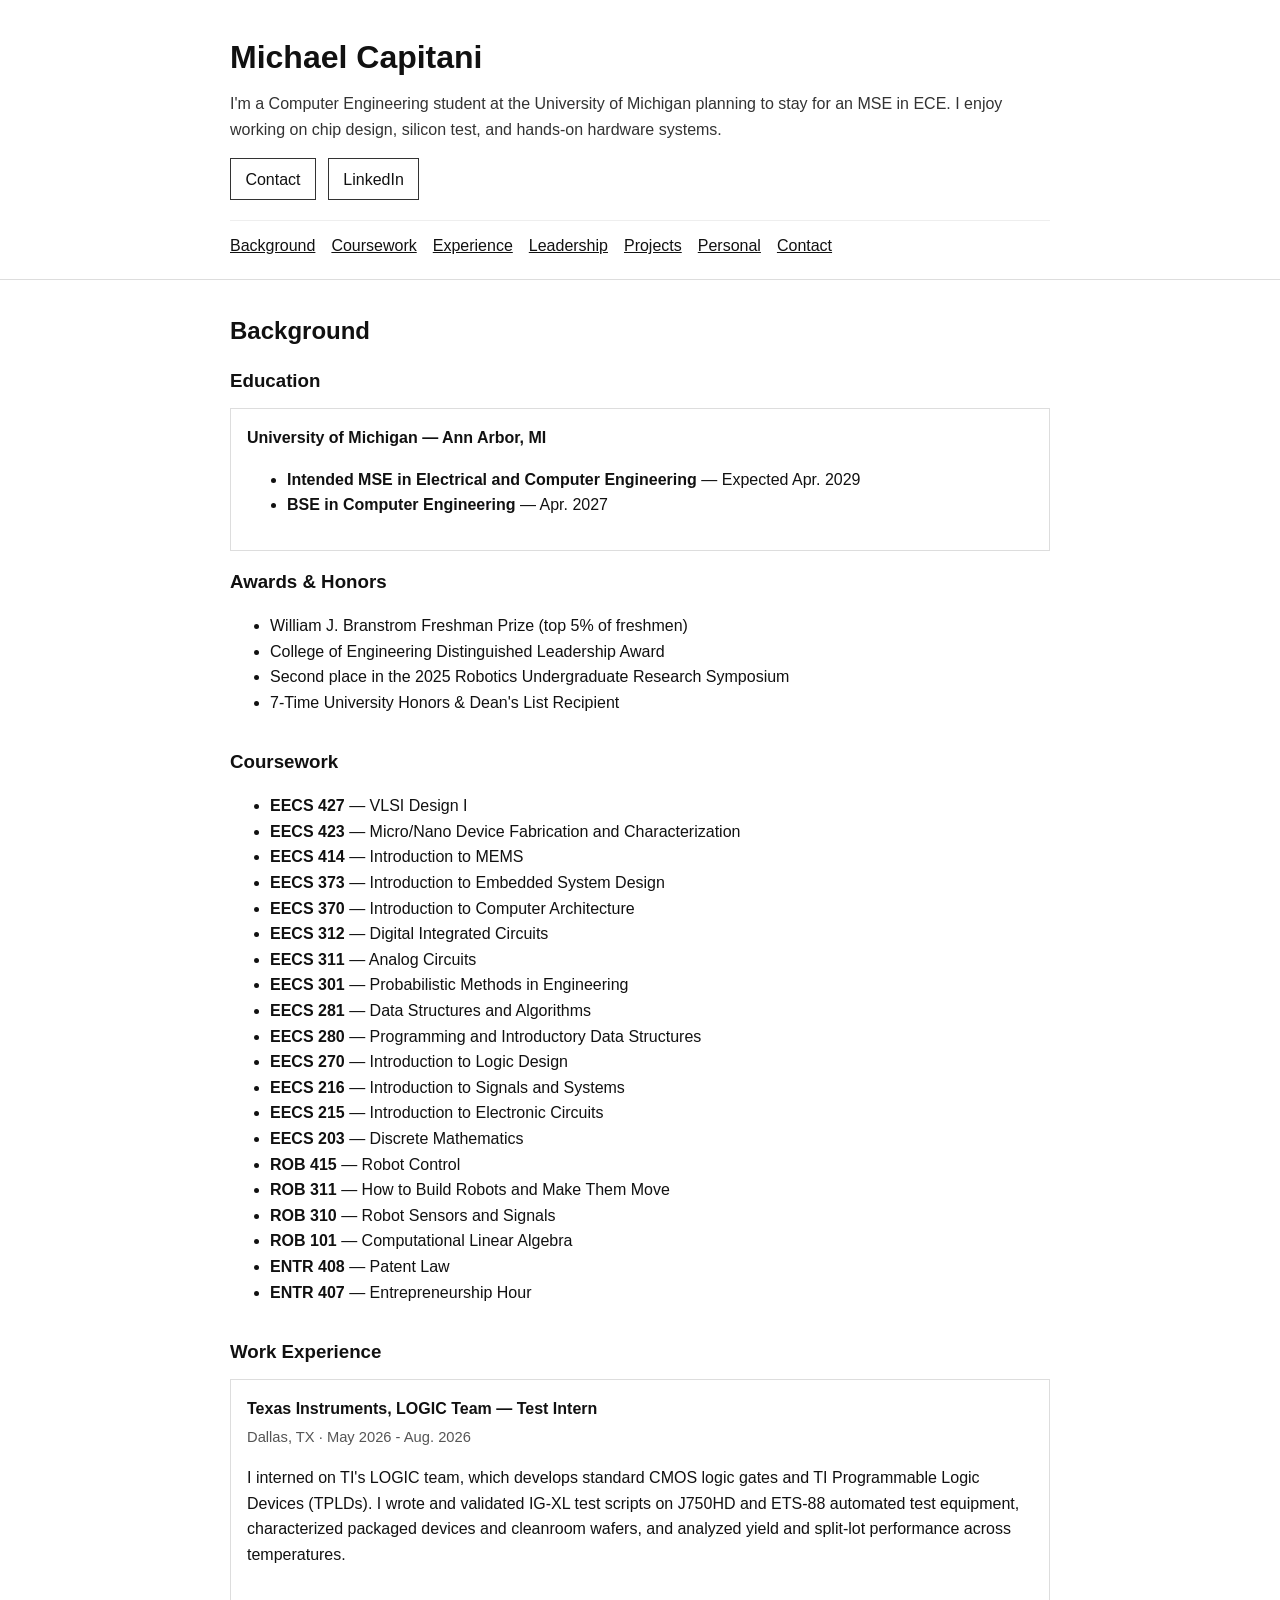
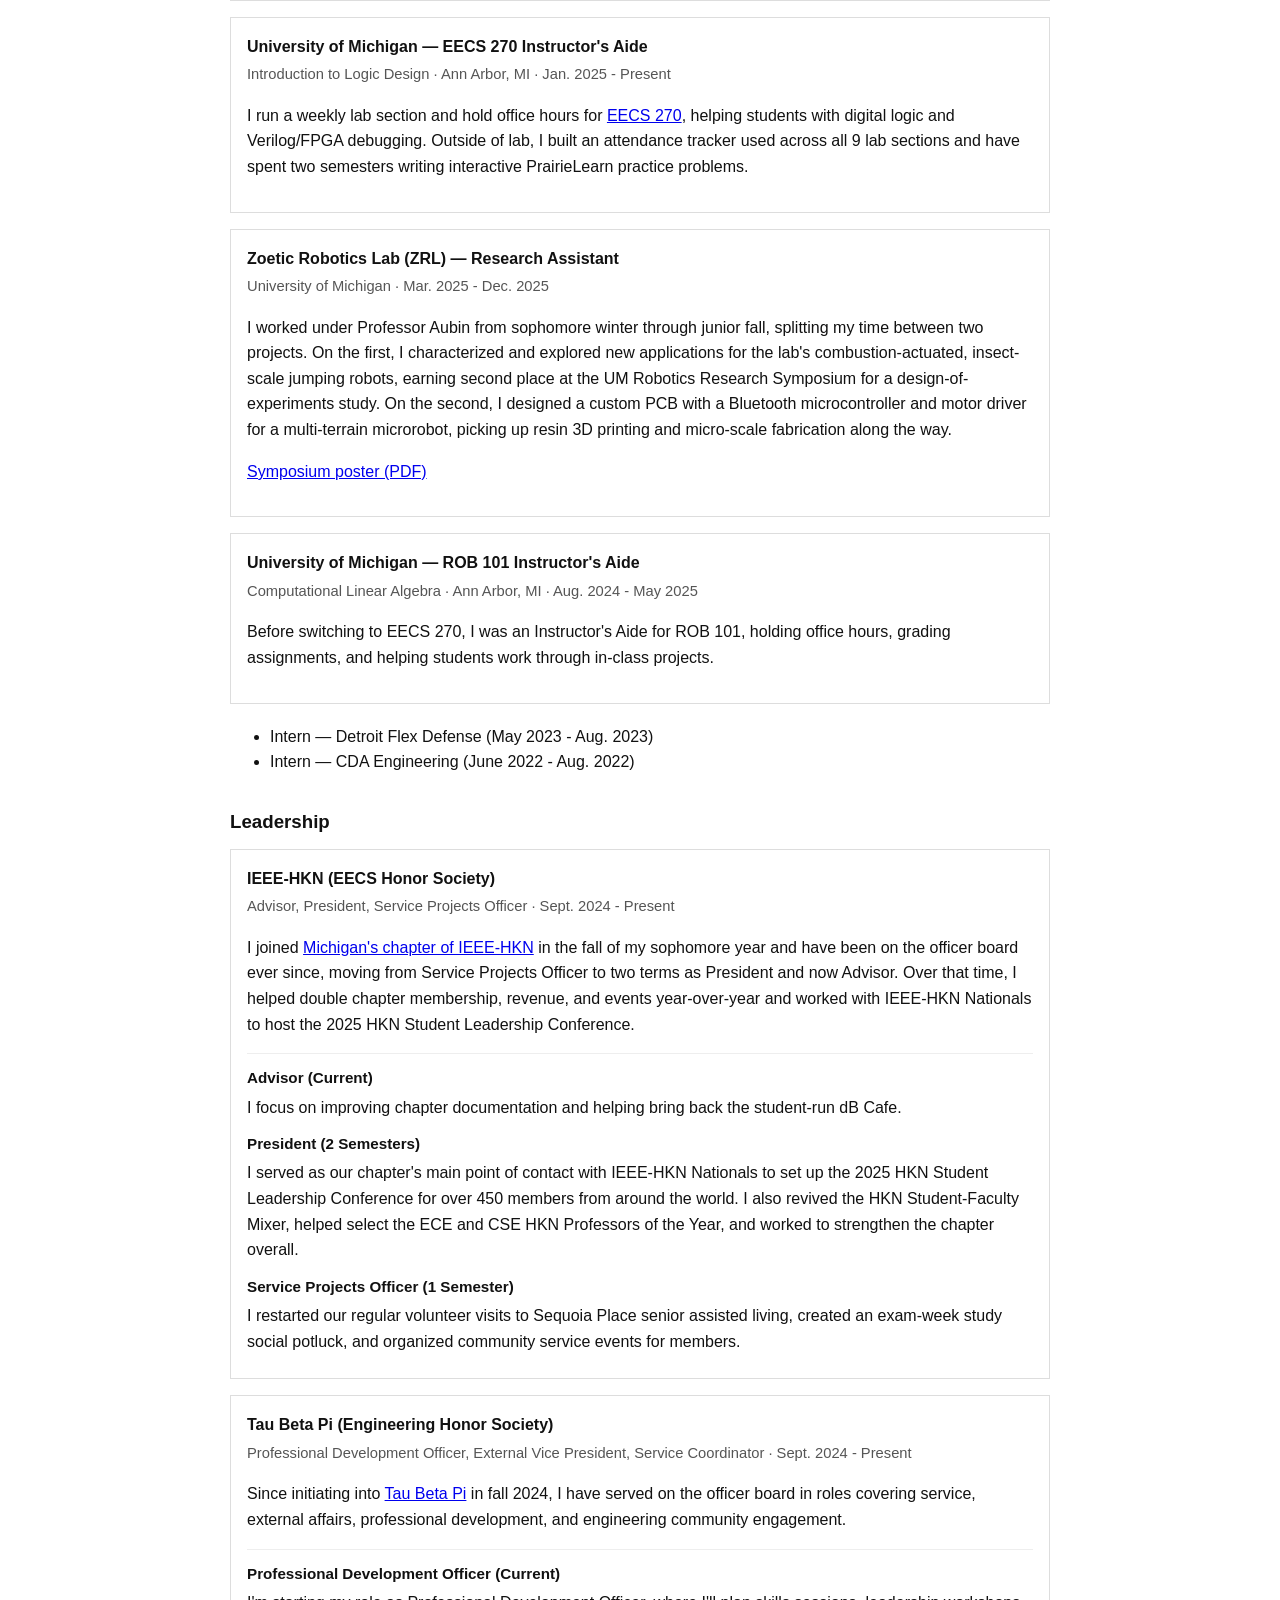
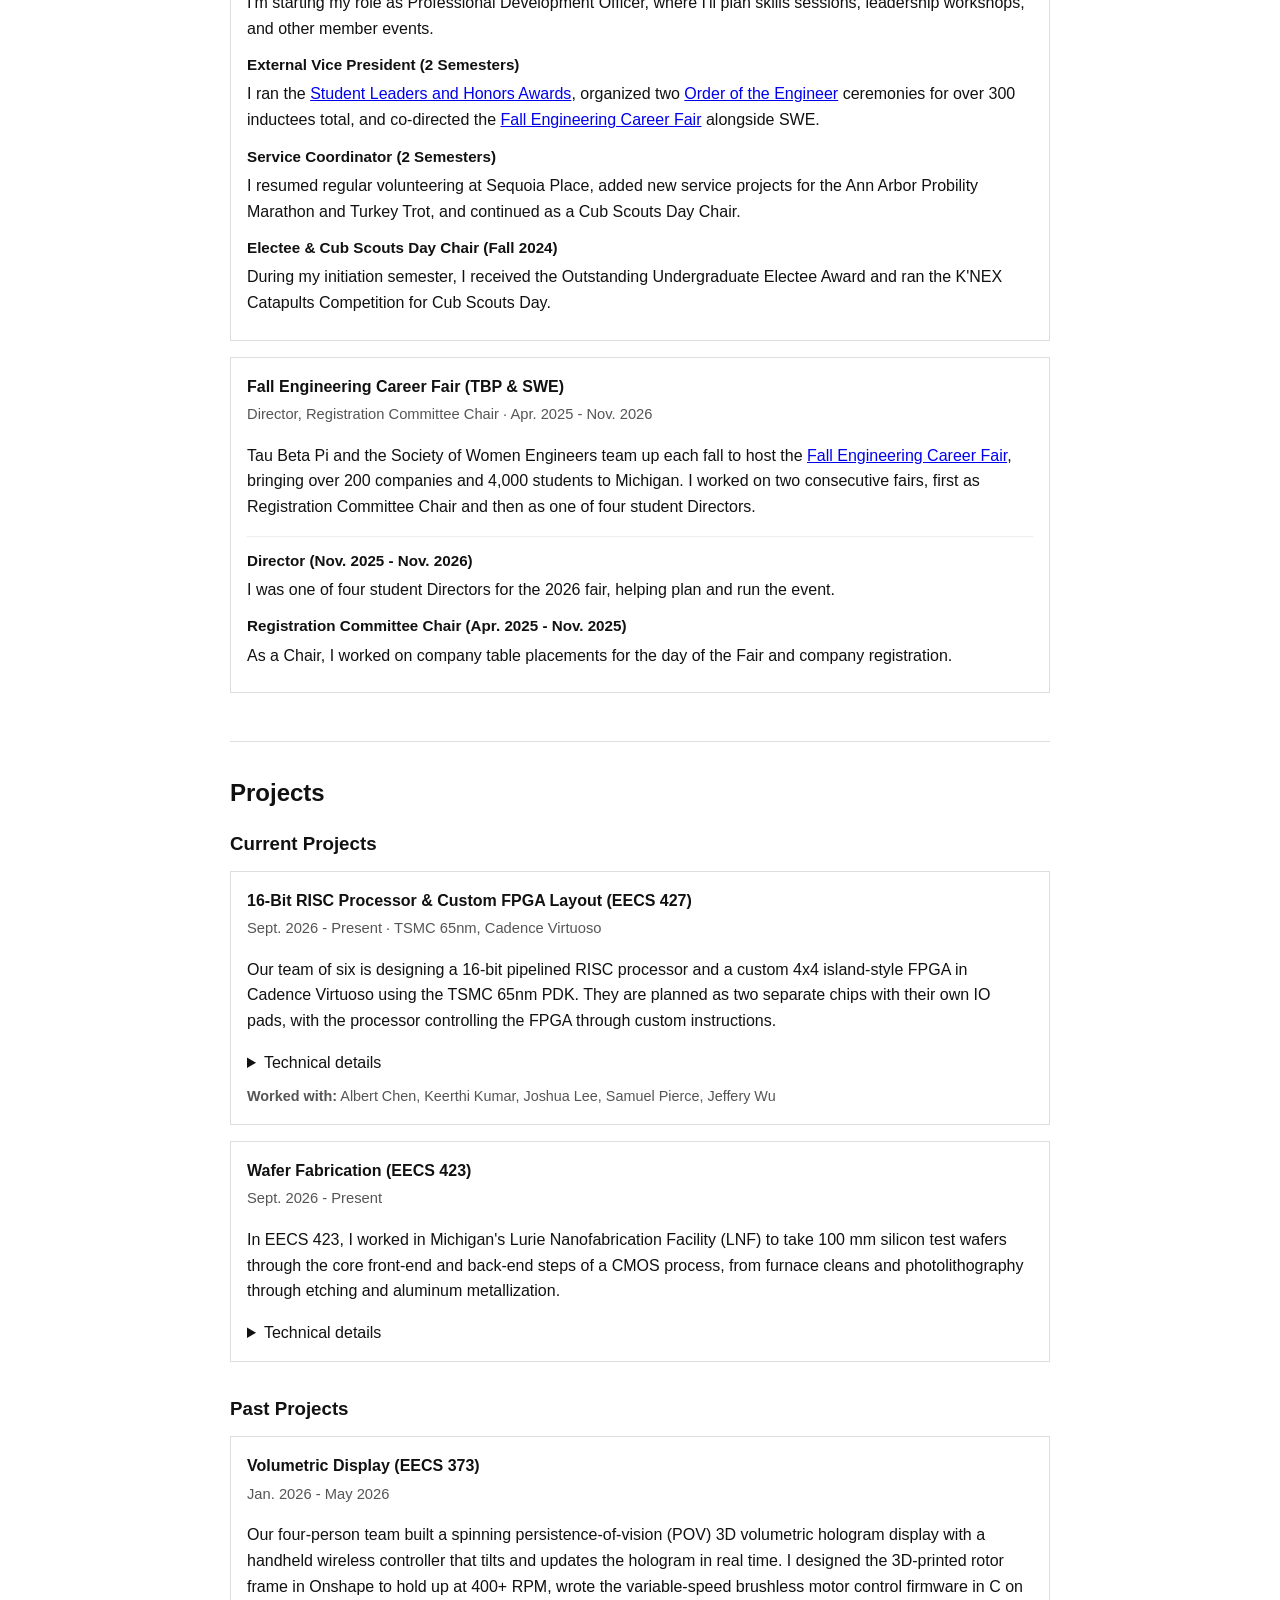
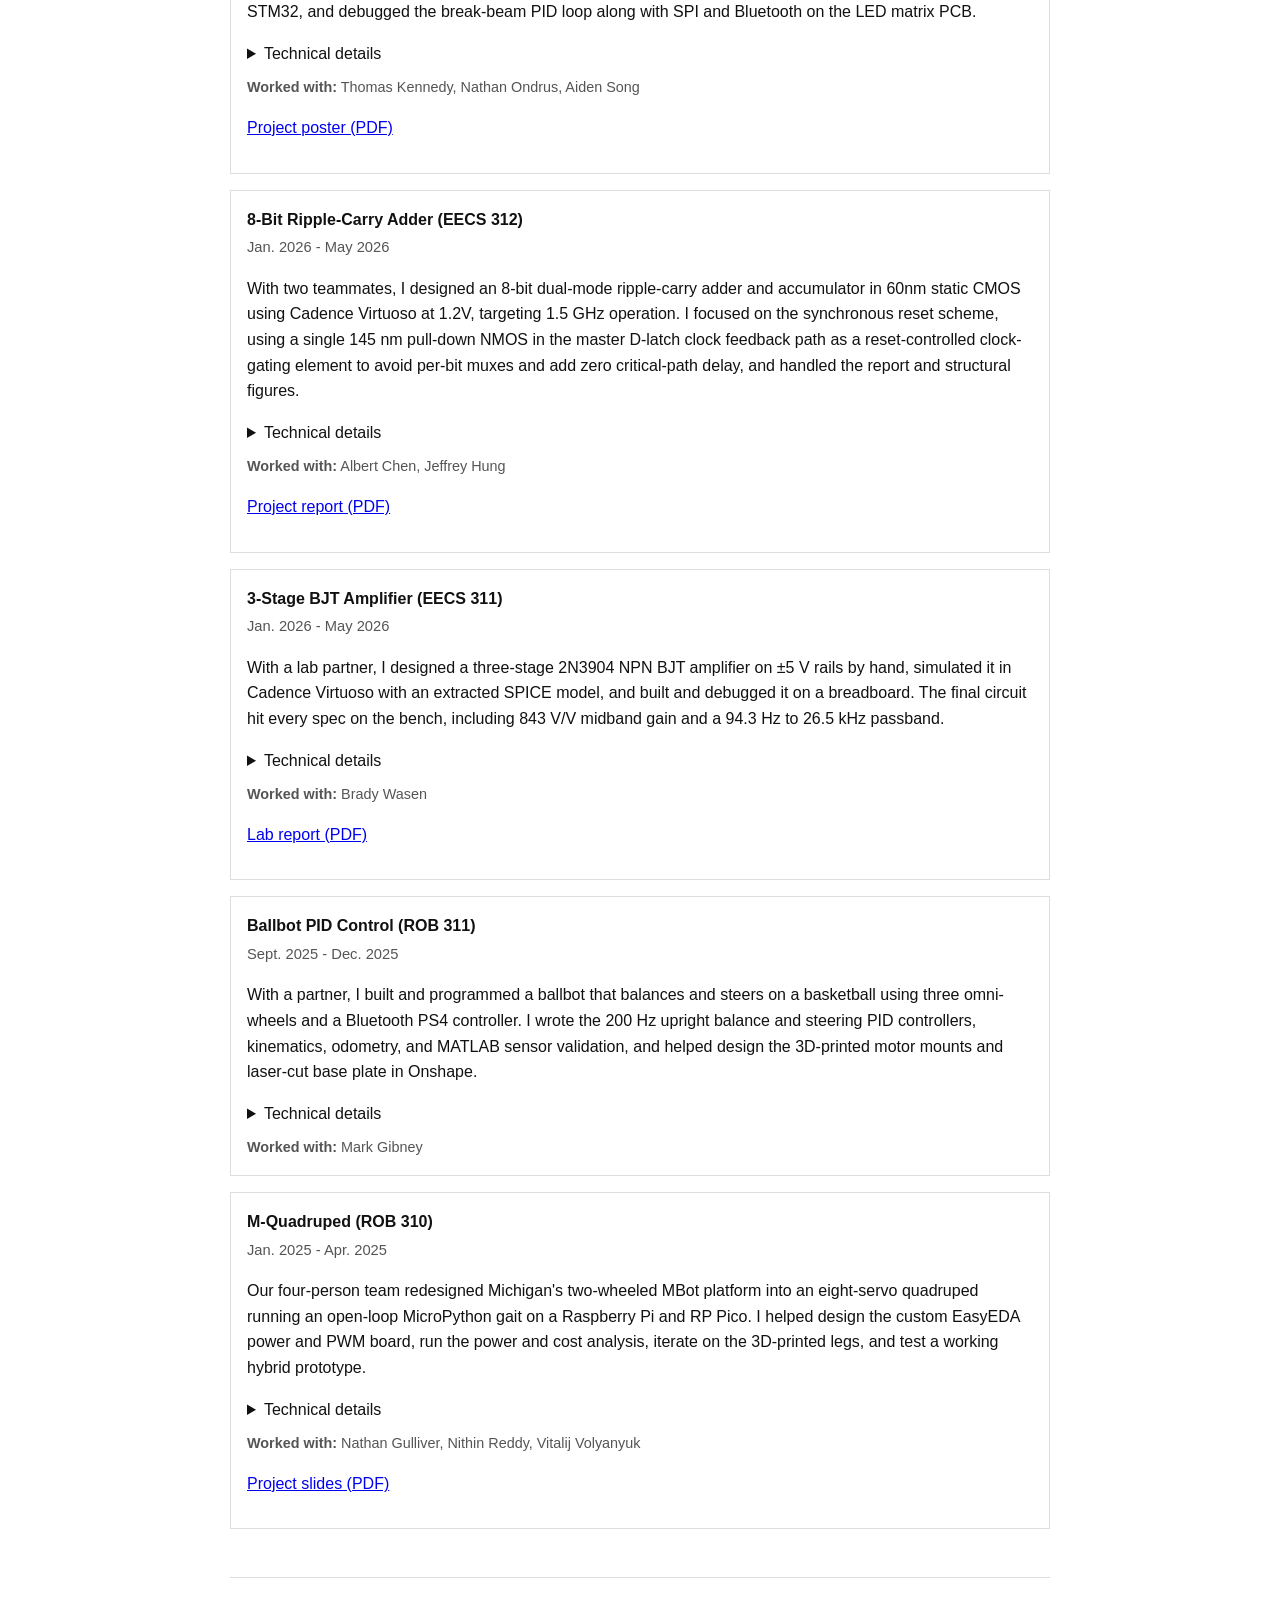
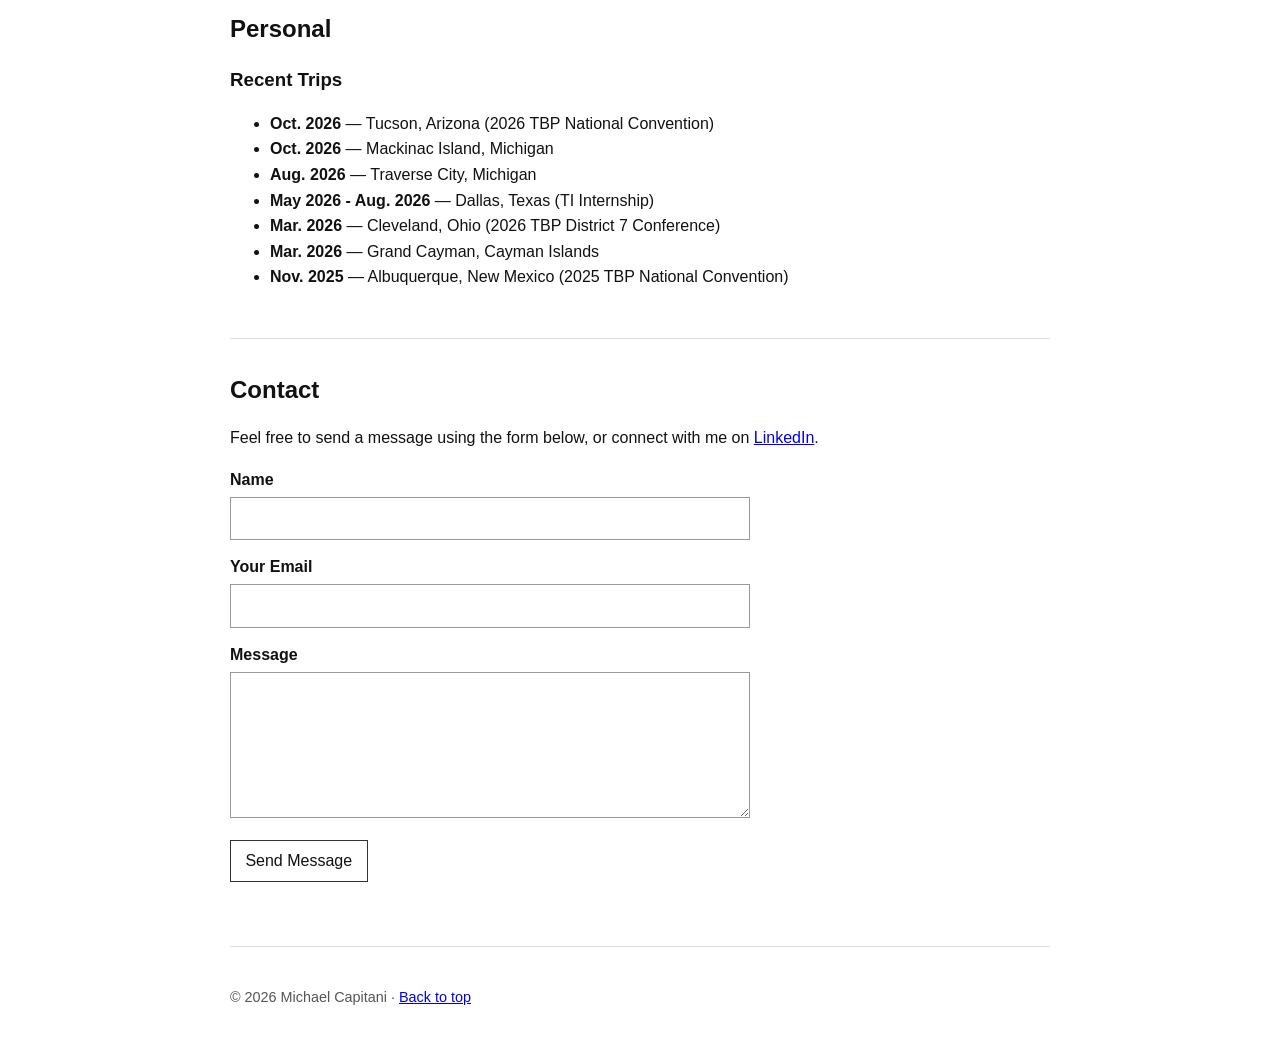
==== commit 01f3e03b: "Polish wording, split project details, and add verified project docs and links" ====
--- a/index.html
+++ b/index.html
@@ -134,59 +134,60 @@
         <article class="entry">
           <div class="entry-header">
             <h4>Texas Instruments, LOGIC Team — Test Intern</h4>
-            <p class="meta">Dallas, TX · May 2026 — Aug. 2026</p>
+            <p class="meta">Dallas, TX · May 2026 - Aug. 2026</p>
           </div>
           <!--
           <div class="media-placeholder" aria-label="Future image placeholder">
             Image placeholder — add photo in <code>assets/media/experience/</code>
           </div>
           -->
-          <p>In summer 2026, I interned at Texas Instruments in Dallas on the LOGIC team, which develops standard CMOS logic gates and TI Programmable Logic Devices (TPLDs). As a test intern, I wrote and validated IG-XL test scripts on J750HD and ETS-88 automated test equipment, characterized packaged devices and cleanroom wafers, and analyzed yield and split-lot performance across temperatures.</p>
+          <p>I interned on TI's LOGIC team, which develops standard CMOS logic gates and TI Programmable Logic Devices (TPLDs). I wrote and validated IG-XL test scripts on J750HD and ETS-88 automated test equipment, characterized packaged devices and cleanroom wafers, and analyzed yield and split-lot performance across temperatures.</p>
         </article>
 
         <article class="entry">
           <div class="entry-header">
             <h4>University of Michigan — EECS 270 Instructor's Aide</h4>
-            <p class="meta">Introduction to Logic Design · Ann Arbor, MI · Jan. 2025 — Present</p>
+            <p class="meta">Introduction to Logic Design · Ann Arbor, MI · Jan. 2025 - Present</p>
           </div>
           <!--
           <div class="media-placeholder" aria-label="Future image placeholder">
             Image placeholder — add photo in <code>assets/media/experience/</code>
           </div>
           -->
-          <p>During the school year, I work as an Instructor's Aide for EECS 270 (Introduction to Logic Design), running a weekly lab section and holding office hours to help students with digital logic and Verilog/FPGA debugging. I also built an attendance tracker for all 9 lab sections and have spent two semesters writing interactive PrairieLearn practice problems.</p>
+          <p>I run a weekly lab section and hold office hours for <a href="https://www.eecs270.org/" target="_blank" rel="noopener noreferrer">EECS 270</a>, helping students with digital logic and Verilog/FPGA debugging. Outside of lab, I built an attendance tracker used across all 9 lab sections and have spent two semesters writing interactive PrairieLearn practice problems.</p>
         </article>
 
         <article class="entry">
           <div class="entry-header">
             <h4>Zoetic Robotics Lab (ZRL) — Research Assistant</h4>
-            <p class="meta">University of Michigan · Mar. 2025 — Dec. 2025</p>
+            <p class="meta">University of Michigan · Mar. 2025 - Dec. 2025</p>
           </div>
           <!--
           <div class="media-placeholder" aria-label="Future image placeholder">
             Image placeholder — add photo in <code>assets/media/experience/</code>
           </div>
           -->
-          <p>I worked as an undergraduate research assistant under Professor Aubin from sophomore winter through junior fall, splitting my time between two projects. On the first, I characterized and explored new applications for the lab's combustion-actuated, insect-scale jumping robots, earning second place at the University of Michigan Robotics Research Symposium for a design-of-experiments study. On the second, I helped develop a multi-terrain microrobot by designing a custom PCB with a Bluetooth microcontroller and motor driver. I learned about resin 3D printing and micro-scale robot fabrication.</p>
+          <p>I worked under Professor Aubin from sophomore winter through junior fall, splitting my time between two projects. On the first, I characterized and explored new applications for the lab's combustion-actuated, insect-scale jumping robots, earning second place at the UM Robotics Research Symposium for a design-of-experiments study. On the second, I designed a custom PCB with a Bluetooth microcontroller and motor driver for a multi-terrain microrobot, picking up resin 3D printing and micro-scale fabrication along the way.</p>
+          <p class="doc-links"><a href="assets/docs/zrl-jumping-microrobots-poster.pdf" target="_blank" rel="noopener noreferrer">Symposium poster (PDF)</a></p>
         </article>
 
         <article class="entry">
           <div class="entry-header">
             <h4>University of Michigan — ROB 101 Instructor's Aide</h4>
-            <p class="meta">Computational Linear Algebra · Ann Arbor, MI · Aug. 2024 — May 2025</p>
+            <p class="meta">Computational Linear Algebra · Ann Arbor, MI · Aug. 2024 - May 2025</p>
           </div>
           <!--
           <div class="media-placeholder" aria-label="Future image placeholder">
             Image placeholder — add photo in <code>assets/media/experience/</code>
           </div>
           -->
-          <p>Before switching to EECS 270, I was an Instructor's Aide for ROB 101 (Computational Linear Algebra). I held office hours, graded assignments, and helped students work through in-class projects.</p>
+          <p>Before switching to EECS 270, I was an Instructor's Aide for ROB 101, holding office hours, grading assignments, and helping students work through in-class projects.</p>
         </article>
 
         <div class="previous-jobs">
           <ul>
-            <li>Intern — Detroit Flex Defense (May 2023 — Aug. 2023)</li>
-            <li>Intern — CDA Engineering (June 2022 — Aug. 2022)</li>
+            <li>Intern — Detroit Flex Defense (May 2023 - Aug. 2023)</li>
+            <li>Intern — CDA Engineering (June 2022 - Aug. 2022)</li>
           </ul>
         </div>
       </div>
@@ -195,88 +196,76 @@
       <div id="leadership" class="subsection">
         <h3>Leadership</h3>
 
-        <article class="entry" id="leadership-ieee-hkn" data-detail-slug="leadership/ieee-hkn">
+        <article class="entry" id="leadership-ieee-hkn">
           <div class="entry-header">
             <h4>IEEE-HKN (EECS Honor Society)</h4>
-            <p class="meta">Advisor, President, Service Projects Officer · Sept. 2024 — Present</p>
+            <p class="meta">Advisor, President, Service Projects Officer · Sept. 2024 - Present</p>
           </div>
           <!--
           <div class="media-placeholder" aria-label="Future image placeholder">
             Optional image placeholder — add photo in <code>assets/media/leadership/ieee-hkn/</code>
           </div>
           -->
-          <p>I joined Michigan's chapter of IEEE-HKN in the fall of my sophomore year and have been an officer board ever since, moving from Service Projects Officer to two terms as President and now Advisor. I helped double chapter membership, revenue, and events year-over-year and also hosted the 2025 HKN Student Leadership Conference.</p>
-
-          <!-- Detailed role breakdown (can be moved to leadership/ieee-hkn.html later) -->
+          <p>I joined <a href="https://hkn.eecs.umich.edu/" target="_blank" rel="noopener noreferrer">Michigan's chapter of IEEE-HKN</a> in the fall of my sophomore year and have been on the officer board ever since, moving from Service Projects Officer to two terms as President and now Advisor. Over that time, I helped double chapter membership, revenue, and events year-over-year and worked with IEEE-HKN Nationals to host the 2025 HKN Student Leadership Conference.</p>
+
           <div class="role-details">
             <h5>Advisor (Current)</h5>
-            <p>As an Advisor, I help out by improving chapter documentation and working to bring back the student-run dB Cafe.</p>
+            <p>I focus on improving chapter documentation and helping bring back the student-run dB Cafe.</p>
 
             <h5>President (2 Semesters)</h5>
-            <p>During my two terms as President, our chapter hosted the 2025 HKN Student Leadership Conference for over 450 members from around the world, revived the HKN Student-Faculty Mixer, and selected the ECE and CSE HKN Professors of the Year while growing our membership and event offerings.</p>
+            <p>I served as our chapter's main point of contact with IEEE-HKN Nationals to set up the 2025 HKN Student Leadership Conference for over 450 members from around the world. I also revived the HKN Student-Faculty Mixer, helped select the ECE and CSE HKN Professors of the Year, and worked to strengthen the chapter overall.</p>
 
             <h5>Service Projects Officer (1 Semester)</h5>
-            <p>As Service Projects Officer, I restarted our regular volunteer visits to Sequoia Place senior assisted living, created an exam-week study social potluck, and organized community service events for members.</p>
-          </div>
-          <!-- Future dedicated page link:
-          <p class="detail-link"><a href="leadership/ieee-hkn.html">Read full role breakdown &rarr;</a></p>
-          -->
-        </article>
-
-        <article class="entry" id="leadership-tau-beta-pi" data-detail-slug="leadership/tau-beta-pi">
+            <p>I restarted our regular volunteer visits to Sequoia Place senior assisted living, created an exam-week study social potluck, and organized community service events for members.</p>
+          </div>
+        </article>
+
+        <article class="entry" id="leadership-tau-beta-pi">
           <div class="entry-header">
             <h4>Tau Beta Pi (Engineering Honor Society)</h4>
-            <p class="meta">Professional Development Officer, External Vice President, Service Coordinator · Sept. 2024 — Present</p>
+            <p class="meta">Professional Development Officer, External Vice President, Service Coordinator · Sept. 2024 - Present</p>
           </div>
           <!--
           <div class="media-placeholder" aria-label="Future image placeholder">
             Optional image placeholder — add photo in <code>assets/media/leadership/tau-beta-pi/</code>
           </div>
           -->
-          <p>Since initiating into Tau Beta Pi in fall 2024, I have served on the officer board across service, external affairs, and professional development. I have primarily focused on community service, professional development, and supporting the engineering community.</p>
-
-          <!-- Detailed role breakdown (can be moved to leadership/tau-beta-pi.html later) -->
+          <p>Since initiating into <a href="https://tbp.engin.umich.edu/" target="_blank" rel="noopener noreferrer">Tau Beta Pi</a> in fall 2024, I have served on the officer board in roles covering service, external affairs, professional development, and engineering community engagement.</p>
+
           <div class="role-details">
             <h5>Professional Development Officer (Current)</h5>
-            <p>I'm currently beginning my role as Professional Development Officer, where I will plan skills sessions, leadership workshops, and other developmental opportunities for chapter members.</p>
+            <p>I'm starting my role as Professional Development Officer, where I'll plan skills sessions, leadership workshops, and other member events.</p>
 
             <h5>External Vice President (2 Semesters)</h5>
-            <p>As External Vice President for two semesters, I ran the Student Leaders and Honors Awards, organized two Order of the Engineer ceremonies for over 300 inductees total, and co-directed the Fall Engineering Career Fair alongside SWE.</p>
+            <p>I ran the <a href="https://studentawards.engin.umich.edu/" target="_blank" rel="noopener noreferrer">Student Leaders and Honors Awards</a>, organized two <a href="https://websites.umich.edu/~ooe/" target="_blank" rel="noopener noreferrer">Order of the Engineer</a> ceremonies for over 300 inductees total, and co-directed the <a href="https://www.fallcareerfair.org/" target="_blank" rel="noopener noreferrer">Fall Engineering Career Fair</a> alongside SWE.</p>
 
             <h5>Service Coordinator (2 Semesters)</h5>
-            <p>During two terms as Service Coordinator, I resumed regular volunteering at Sequoia Place, added new service projects for the Ann Arbor Probability Marathon and Turkey Trot, and continued as a Cub Scouts Day Chair.</p>
+            <p>I resumed regular volunteering at Sequoia Place, added new service projects for the Ann Arbor Probility Marathon and Turkey Trot, and continued as a Cub Scouts Day Chair.</p>
 
             <h5>Electee &amp; Cub Scouts Day Chair (Fall 2024)</h5>
-            <p>During my initiation semester, I received the Outstanding Undergraduate Electee Award and ran the K'NEX Catapults Competition for Cub Scouts Day as a Chair.</p>
-          </div>
-          <!-- Future dedicated page link:
-          <p class="detail-link"><a href="leadership/tau-beta-pi.html">Read full role breakdown &rarr;</a></p>
-          -->
-        </article>
-
-        <article class="entry" id="leadership-career-fair" data-detail-slug="leadership/career-fair">
+            <p>During my initiation semester, I received the Outstanding Undergraduate Electee Award and ran the K'NEX Catapults Competition for Cub Scouts Day.</p>
+          </div>
+        </article>
+
+        <article class="entry" id="leadership-career-fair">
           <div class="entry-header">
             <h4>Fall Engineering Career Fair (TBP &amp; SWE)</h4>
-            <p class="meta">Director, Registration Committee Chair · Apr. 2025 — Nov. 2026</p>
+            <p class="meta">Director, Registration Committee Chair · Apr. 2025 - Nov. 2026</p>
           </div>
           <!--
           <div class="media-placeholder" aria-label="Future image placeholder">
             Optional image placeholder — add photo in <code>assets/media/leadership/career-fair/</code>
           </div>
           -->
-          <p>Tau Beta Pi and the Society of Women Engineers team up each fall to host the Fall Engineering Career Fair, bringing over 200 companies and 4,000 students to Michigan. I worked on two consecutive fairs, first as Registration Committee Chair and then as one of four student Directors.</p>
-
-          <!-- Detailed role breakdown (can be moved to leadership/career-fair.html later) -->
+          <p>Tau Beta Pi and the Society of Women Engineers team up each fall to host the <a href="https://www.fallcareerfair.org/" target="_blank" rel="noopener noreferrer">Fall Engineering Career Fair</a>, bringing over 200 companies and 4,000 students to Michigan. I worked on two consecutive fairs, first as Registration Committee Chair and then as one of four student Directors.</p>
+
           <div class="role-details">
-            <h5>Director (Nov. 2025 — Nov. 2026)</h5>
+            <h5>Director (Nov. 2025 - Nov. 2026)</h5>
             <p>I was one of four student Directors for the 2026 fair, helping plan and run the event.</p>
 
-            <h5>Registration Committee Chair (Apr. 2025 — Nov. 2025)</h5>
+            <h5>Registration Committee Chair (Apr. 2025 - Nov. 2025)</h5>
             <p>As a Chair, I worked on company table placements for the day of the Fair and company registration.</p>
           </div>
-          <!-- Future dedicated page link:
-          <p class="detail-link"><a href="leadership/career-fair.html">Read full role breakdown &rarr;</a></p>
-          -->
         </article>
       </div>
     </section>
@@ -290,37 +279,39 @@
         <h3>Current Projects</h3>
 
         <div class="project-list">
-          <article class="project-card" id="project-fpga-layout" data-project-slug="fpga-layout">
+          <article class="project-card" id="project-fpga-layout">
             <div class="entry-header">
               <h4>16-Bit RISC Processor &amp; Custom FPGA Layout (EECS 427)</h4>
-              <p class="meta">Current · Fall 2026 · TSMC 65nm, Cadence Virtuoso</p>
+              <p class="meta">Sept. 2026 - Present · TSMC 65nm, Cadence Virtuoso</p>
             </div>
             <!--
             <div class="media-placeholder" aria-label="Future project media placeholder">
               Media placeholder (image / GIF / video) — <code>assets/media/projects/fpga-layout/</code>
             </div>
             -->
-            <p>Our team of six is designing a 16-bit pipelined RISC processor and a custom 4x4 island-style FPGA in Cadence Virtuoso with the TSMC 65nm PDK. They are planned as separate chips with their own IO pads, and the processor controls the FPGA through custom instructions. For the processor, we built a full-custom datapath (register file, 16-bit ALU, logarithmic shifter, and data memory) alongside a scannable program counter and controller synthesized and auto-placed-and-routed in Synopsys Design Compiler and Cadence Innovus. We verified the processor blocks with DRC, LVS, parasitic extraction, and post-layout simulation. For the second chip, we are building the FPGA out of 4-LUTs, 6T SRAM configuration cells, dedicated carry logic, switch and connection blocks, and an H-tree clock network.</p>
+            <p>Our team of six is designing a 16-bit pipelined RISC processor and a custom 4x4 island-style FPGA in Cadence Virtuoso using the TSMC 65nm PDK. They are planned as two separate chips with their own IO pads, with the processor controlling the FPGA through custom instructions.</p>
+            <details class="project-details">
+              <summary>Technical details</summary>
+              <p>For the processor, we built a full-custom datapath (register file, 16-bit ALU, logarithmic shifter, and data memory) alongside a scannable program counter and controller synthesized and auto-placed-and-routed in Synopsys Design Compiler and Cadence Innovus. We verified the processor blocks with DRC, LVS, parasitic extraction, and post-layout simulation. For the second chip, we are building the FPGA out of 4-LUTs, 6T SRAM configuration cells, dedicated carry logic, switch and connection blocks, and an H-tree clock network.</p>
+            </details>
             <p class="teammates"><strong>Worked with:</strong> Albert Chen, Keerthi Kumar, Joshua Lee, Samuel Pierce, Jeffery Wu</p>
-            <!-- Future dedicated page link:
-            <p class="project-link"><a href="projects/fpga-layout.html">View project page &rarr;</a></p>
-            -->
-          </article>
-
-          <article class="project-card" id="project-wafer-fabrication" data-project-slug="wafer-fabrication">
+          </article>
+
+          <article class="project-card" id="project-wafer-fabrication">
             <div class="entry-header">
               <h4>Wafer Fabrication (EECS 423)</h4>
-              <p class="meta">Current · Fall 2026</p>
-            </div>
-            <!--
-            <div class="media-placeholder" aria-label="Future project media placeholder">
-              Media placeholder (image / GIF / video) — <code>assets/media/projects/</code>
-            </div>
-            -->
-            <p>In EECS 423, I worked in Michigan's Lurie Nanofabrication Facility (LNF) to walk through the core front-end and back-end steps of a CMOS process on 100 mm silicon test wafers, learning the cleanroom flow. Starting with an RCA pre-furnace clean and rinse-spin-dry, I covered the thermal oxidation and LPCVD polysilicon workflow alongside thin-film metrology using Filmetrics reflectance and Woollam ellipsometry on dummy wafers. Next, I patterned the wafers with manual contact photolithography under yellow light (HMDS priming, spin-coated resist, Suss Contact Aligner UV exposure, and TMAH development) and inspected resist thickness and defects with a Dektak profilometer and Nikon microscope. To transfer those patterns, I ran an anisotropic RIE polysilicon etch on an STS Pegasus tool, stripped the remaining resist with oxygen plasma and NanoStrip, and wet-etched exposed oxide in buffered HF (BHF). For the final back-end steps, I thermally evaporated 2000 Å of aluminum, ran automated resist coating and development with aligned vernier contact lithography (measured within 1 µm), and wet-etched the aluminum interconnects.</p>
-            <!-- Future dedicated page link:
-            <p class="project-link"><a href="projects/wafer-fabrication.html">View project page &rarr;</a></p>
-            -->
+              <p class="meta">Sept. 2026 - Present</p>
+            </div>
+            <!--
+            <div class="media-placeholder" aria-label="Future project media placeholder">
+              Media placeholder (image / GIF / video) — <code>assets/media/projects/wafer-fabrication/</code>
+            </div>
+            -->
+            <p>In EECS 423, I worked in Michigan's Lurie Nanofabrication Facility (LNF) to take 100 mm silicon test wafers through the core front-end and back-end steps of a CMOS process, from furnace cleans and photolithography through etching and aluminum metallization.</p>
+            <details class="project-details">
+              <summary>Technical details</summary>
+              <p>Starting with an RCA pre-furnace clean and rinse-spin-dry, I covered the thermal oxidation and LPCVD polysilicon workflow alongside thin-film metrology using Filmetrics reflectance and Woollam ellipsometry on dummy wafers. Next, I patterned the wafers with manual contact photolithography under yellow light (HMDS priming, spin-coated resist, Suss Contact Aligner UV exposure, and TMAH development) and inspected resist thickness and defects with a Dektak profilometer and Nikon microscope. To transfer those patterns, I ran an anisotropic RIE polysilicon etch on an STS Pegasus tool, stripped the remaining resist with oxygen plasma and NanoStrip, and wet-etched exposed oxide in buffered HF (BHF). For the final back-end steps, I thermally evaporated 2000 Å of aluminum, ran automated resist coating and development with aligned vernier contact lithography (measured within 1 µm), and wet-etched the aluminum interconnects.</p>
+            </details>
           </article>
         </div>
       </div>
@@ -330,89 +321,98 @@
         <h3>Past Projects</h3>
 
         <div class="project-list">
-          <article class="project-card" id="project-volumetric-display" data-project-slug="volumetric-display">
+          <article class="project-card" id="project-volumetric-display">
             <div class="entry-header">
               <h4>Volumetric Display (EECS 373)</h4>
-              <p class="meta">Jan. 2026 — May 2026</p>
-            </div>
-            <!--
-            <div class="media-placeholder" aria-label="Future project media placeholder">
-              Media placeholder (image / GIF / video) — <code>assets/media/projects/</code>
-            </div>
-            -->
-            <p>Our four-person team built a spinning persistence-of-vision (POV) 3D volumetric hologram display. On the display side, a custom, battery-powered 24x24 SK9822 DotStar LED matrix PCB sits inside a 3D-printed rotor frame spun by a 650KV brushless motor. An STM32WB55 drives the LEDs over dual SPI DMA channels above 8 MHz (double-buffered, under 0.5 ms per slice), while a second STM32 regulates speed via an optical break-beam PID loop (400+ RPM verified, targeting 900 RPM / 30 Hz). On the controller side, a custom handheld PCB with an STM32WB55, BMI323 IMU, rotary encoder, pushbuttons, and LCD sends orientation, file, and color updates over BLE so the hologram tracks tilt in real time using voxel slices generated from 3D models by a Blender script. For my part, I designed the Onshape rotor frame to hold up at 400+ RPM, wrote the variable-speed brushless motor control firmware in C on STM32, and debugged both the break-beam PID loop and SPI and Bluetooth on the LED matrix PCB.</p>
-            <p class="teammates"><strong>Worked with:</strong> Thomas Kennedy, Nathan Ondrus, Aidan Song</p>
-            <!-- Future dedicated page link:
-            <p class="project-link"><a href="projects/volumetric-display.html">View project page &rarr;</a></p>
-            -->
-          </article>
-
-          <article class="project-card" id="project-ripple-carry-adder" data-project-slug="ripple-carry-adder">
+              <p class="meta">Jan. 2026 - May 2026</p>
+            </div>
+            <!--
+            <div class="media-placeholder" aria-label="Future project media placeholder">
+              Media placeholder (image / GIF / video) — <code>assets/media/projects/volumetric-display/</code>
+            </div>
+            -->
+            <p>Our four-person team built a spinning persistence-of-vision (POV) 3D volumetric hologram display with a handheld wireless controller that tilts and updates the hologram in real time. I designed the 3D-printed rotor frame in Onshape to hold up at 400+ RPM, wrote the variable-speed brushless motor control firmware in C on STM32, and debugged the break-beam PID loop along with SPI and Bluetooth on the LED matrix PCB.</p>
+            <details class="project-details">
+              <summary>Technical details</summary>
+              <p>On the display side, a custom, battery-powered 24x24 SK9822 DotStar LED matrix PCB sits inside the rotor frame spun by a 650KV brushless motor. An STM32WB55 drives the LEDs over dual SPI DMA channels above 8 MHz (double-buffered, under 0.5 ms per slice), while a second STM32 regulates speed via an optical break-beam PID loop (400+ RPM verified, targeting 900 RPM / 30 Hz). On the controller side, a custom handheld PCB with an STM32WB55, BMI323 IMU, rotary encoder, pushbuttons, and LCD sends orientation, file, and color updates over BLE using voxel slices generated from 3D models by a Blender script.</p>
+            </details>
+            <p class="teammates"><strong>Worked with:</strong> Thomas Kennedy, Nathan Ondrus, Aiden Song</p>
+            <p class="doc-links"><a href="assets/docs/eecs373-volumetric-display-poster.pdf" target="_blank" rel="noopener noreferrer">Project poster (PDF)</a></p>
+          </article>
+
+          <article class="project-card" id="project-ripple-carry-adder">
             <div class="entry-header">
               <h4>8-Bit Ripple-Carry Adder (EECS 312)</h4>
-              <p class="meta">Jan. 2026 — May 2026</p>
-            </div>
-            <!--
-            <div class="media-placeholder" aria-label="Future project media placeholder">
-              Media placeholder (image / GIF / video) — <code>assets/media/projects/</code>
-            </div>
-            -->
-            <p>With two teammates, I designed an 8-bit dual-mode ripple-carry adder and accumulator in 60nm static CMOS using Cadence Virtuoso at 1.2V, switchable between addition and accumulation modes. We used an alternating-polarity mirror adder topology to propagate the carry across all eight stages without carry-chain inverters, and applied non-uniform transistor sizing between critical and non-critical paths for 1.5 GHz operation. The simulated circuit draws 183.64 µW at 1.5 GHz (62.96 µW at 500 MHz, ~35.16 µW in the adder core) with a 27 ps setup time and 30.43 ps clock-to-Q delay. On the team, I focused on the synchronous reset scheme, using a single 145 nm pull-down NMOS in the master D-latch clock feedback path as a reset-controlled clock-gating element to avoid per-bit muxes and add zero critical-path delay. I also handled report writing and made the structural figures.</p>
-            <p class="teammates"><strong>Worked with:</strong> Albert Chen, Jeffery Hung</p>
-            <!-- Future dedicated page link:
-            <p class="project-link"><a href="projects/ripple-carry-adder.html">View project page &rarr;</a></p>
-            -->
-          </article>
-
-          <article class="project-card" id="project-bjt-amplifier" data-project-slug="bjt-amplifier">
+              <p class="meta">Jan. 2026 - May 2026</p>
+            </div>
+            <!--
+            <div class="media-placeholder" aria-label="Future project media placeholder">
+              Media placeholder (image / GIF / video) — <code>assets/media/projects/ripple-carry-adder/</code>
+            </div>
+            -->
+            <p>With two teammates, I designed an 8-bit dual-mode ripple-carry adder and accumulator in 60nm static CMOS using Cadence Virtuoso at 1.2V, targeting 1.5 GHz operation. I focused on the synchronous reset scheme, using a single 145 nm pull-down NMOS in the master D-latch clock feedback path as a reset-controlled clock-gating element to avoid per-bit muxes and add zero critical-path delay, and handled the report and structural figures.</p>
+            <details class="project-details">
+              <summary>Technical details</summary>
+              <p>We used an alternating-polarity mirror adder topology to propagate the carry across all eight stages without carry-chain inverters, and applied non-uniform transistor sizing between critical and non-critical paths. In simulation, the circuit draws 183.64 µW at 1.5 GHz (62.96 µW at 500 MHz, ~35.16 µW in the adder core) with a 27 ps setup time and 30.43 ps clock-to-Q delay.</p>
+            </details>
+            <p class="teammates"><strong>Worked with:</strong> Albert Chen, Jeffrey Hung</p>
+            <p class="doc-links"><a href="assets/docs/eecs312-ripple-carry-adder-report.pdf" target="_blank" rel="noopener noreferrer">Project report (PDF)</a></p>
+          </article>
+
+          <article class="project-card" id="project-bjt-amplifier">
             <div class="entry-header">
               <h4>3-Stage BJT Amplifier (EECS 311)</h4>
-              <p class="meta">Jan. 2026 — May 2026</p>
-            </div>
-            <!--
-            <div class="media-placeholder" aria-label="Future project media placeholder">
-              Media placeholder (image / GIF / video) — <code>assets/media/projects/</code>
-            </div>
-            -->
-            <p>For a two-person lab project, we designed a three-stage 2N3904 NPN BJT amplifier on &plusmn;5 V rails by hand, simulated it in Cadence Virtuoso with an extracted SPICE model, and built and tested it on a breadboard. The circuit uses a degenerated common-emitter input stage (R<sub>E</sub> = 39 &Omega;), an undegenerated high-gain common-emitter second stage with a collector compensation capacitor (8.2 nF nominal, 11.5 nF measured) to set f<sub>H</sub>, and an emitter-follower output buffer. When Stage 1 picked up noise on the bench, we swapped input coupling capacitor C<sub>C1</sub> from 47 &mu;F down to 47 nF to fix the coupling while keeping f<sub>L</sub> in spec. On the breadboard, the amplifier met every target: 843 V/V midband gain, 94.3 Hz to 26.5 kHz passband, 7.18 k&Omega; input and 45.0 &Omega; output impedance, 1.87 V<sub>pk-pk</sub> swing, and 54.2 mW power. I worked with my lab partner across the hand design, Virtuoso simulation, breadboard build and noise debugging, and bench testing.</p>
+              <p class="meta">Jan. 2026 - May 2026</p>
+            </div>
+            <!--
+            <div class="media-placeholder" aria-label="Future project media placeholder">
+              Media placeholder (image / GIF / video) — <code>assets/media/projects/bjt-amplifier/</code>
+            </div>
+            -->
+            <p>With a lab partner, I designed a three-stage 2N3904 NPN BJT amplifier on &plusmn;5 V rails by hand, simulated it in Cadence Virtuoso with an extracted SPICE model, and built and debugged it on a breadboard. The final circuit hit every spec on the bench, including 843 V/V midband gain and a 94.3 Hz to 26.5 kHz passband.</p>
+            <details class="project-details">
+              <summary>Technical details</summary>
+              <p>The circuit uses a degenerated common-emitter input stage (R<sub>E</sub> = 39 &Omega;), an undegenerated high-gain common-emitter second stage with a collector compensation capacitor (8.2 nF nominal, 11.5 nF measured) to set f<sub>H</sub>, and an emitter-follower output buffer. When Stage 1 picked up noise on the bench, we swapped input coupling capacitor C<sub>C1</sub> from 47 &mu;F down to 47 nF to fix the coupling while keeping f<sub>L</sub> in spec. Measured bench results: 843 V/V midband gain, 94.3 Hz to 26.5 kHz passband, 7.18 k&Omega; input and 45.0 &Omega; output impedance, 1.87 V<sub>pk-pk</sub> swing, and 54.2 mW power.</p>
+            </details>
             <p class="teammates"><strong>Worked with:</strong> Brady Wasen</p>
-            <!-- Future dedicated page link:
-            <p class="project-link"><a href="projects/bjt-amplifier.html">View project page &rarr;</a></p>
-            -->
-          </article>
-
-          <article class="project-card" id="project-ballbot-pid-control" data-project-slug="ballbot-pid-control">
+            <p class="doc-links"><a href="assets/docs/eecs311-bjt-amplifier-report.pdf" target="_blank" rel="noopener noreferrer">Lab report (PDF)</a></p>
+          </article>
+
+          <article class="project-card" id="project-ballbot-pid-control">
             <div class="entry-header">
               <h4>Ballbot PID Control (ROB 311)</h4>
-              <p class="meta">Fall 2025</p>
-            </div>
-            <!--
-            <div class="media-placeholder" aria-label="Future project media placeholder">
-              Media placeholder (image / GIF / video) — <code>assets/media/projects/</code>
-            </div>
-            -->
-            <p>For ROB 311, we built and programmed a ballbot to balance and steer on a basketball. We designed the 3D-printed motor mounts and laser-cut base plate in Onshape, then mounted three 70:1 brushed DC motors with 64 CPR encoders driving 45-degree-tilted 96 mm omni-wheels. The robot runs 200 Hz Python control loops over LCM on a Raspberry Pi 4 paired with a custom Pico/MBot control board (BHI160B IMU) and a Bluetooth PS4 controller. Across the lab sequence, I implemented 3-axis torque conversion, forward kinematics and odometry, and IMU-vs-encoder angular velocity validation in MATLAB before building a 200 Hz upright balance PID controller (with a PS4 E-stop, IMU drift reset, deadzone, and live gain tuning and filtering) and dual-loop balance and steering control.</p>
+              <p class="meta">Sept. 2025 - Dec. 2025</p>
+            </div>
+            <!--
+            <div class="media-placeholder" aria-label="Future project media placeholder">
+              Media placeholder (image / GIF / video) — <code>assets/media/projects/ballbot-pid-control/</code>
+            </div>
+            -->
+            <p>With a partner, I built and programmed a ballbot that balances and steers on a basketball using three omni-wheels and a Bluetooth PS4 controller. I wrote the 200 Hz upright balance and steering PID controllers, kinematics, odometry, and MATLAB sensor validation, and helped design the 3D-printed motor mounts and laser-cut base plate in Onshape.</p>
+            <details class="project-details">
+              <summary>Technical details</summary>
+              <p>Three 70:1 brushed DC motors with 64 CPR encoders drive 45-degree-tilted 96 mm omni-wheels. The robot runs 200 Hz Python control loops over LCM on a Raspberry Pi 4 paired with a custom Pico/MBot control board (BHI160B IMU). Across the lab sequence, I implemented 3-axis torque conversion, forward kinematics and odometry, and IMU-vs-encoder angular velocity validation in MATLAB before building the dual-loop balance and steering controller with a PS4 E-stop, IMU drift reset, deadzone, and live gain tuning and filtering.</p>
+            </details>
             <p class="teammates"><strong>Worked with:</strong> Mark Gibney</p>
-            <!-- Future dedicated page link:
-            <p class="project-link"><a href="projects/ballbot-pid-control.html">View project page &rarr;</a></p>
-            -->
-          </article>
-
-          <article class="project-card" id="project-bipedal-walking-robot" data-project-slug="bipedal-walking-robot">
+          </article>
+
+          <article class="project-card" id="project-m-quadruped">
             <div class="entry-header">
               <h4>M-Quadruped (ROB 310)</h4>
-              <p class="meta">Jan - Apr 2025</p>
-            </div>
-            <!--
-            <div class="media-placeholder" aria-label="Future project media placeholder">
-              Media placeholder (image / GIF / video) — <code>assets/media/projects/</code>
-            </div>
-            -->
-            <p>As a team of four, we redesigned Michigan's two-wheeled MBot platform into a quadruped robot with eight MG90S servos (two per leg) running an open-loop MicroPython gait on a Raspberry Pi and RP Pico. We built a custom EasyEDA PCB to split the servo current across three parallel TI LMR51430 12V-to-5V 3A buck converters from the 12V MBot battery and drive eight servo headers from the MBot board over I2C (SDA/SCL/GND) via an NXP PCA9685 16-channel PWM controller, checking the design against cost and power analyses (100-250 mA operating vs. ~800 mA stall per servo). We also made a laser-cut acrylic base plate and iterated on 3D-printed legs for servo fitment and tolerances with rubber bands for traction, then ran a working hybrid prototype using two actuated front legs and a rear wheel/differential assembly to verify the custom PCB, power budget, and gait code. Alongside my teammates, I helped design the EasyEDA power and PWM board, run the power and cost analysis, iterate on the 3D-printed legs, and test the MicroPython gait demo.</p>
+              <p class="meta">Jan. 2025 - Apr. 2025</p>
+            </div>
+            <!--
+            <div class="media-placeholder" aria-label="Future project media placeholder">
+              Media placeholder (image / GIF / video) — <code>assets/media/projects/m-quadruped/</code>
+            </div>
+            -->
+            <p>Our four-person team redesigned Michigan's two-wheeled MBot platform into an eight-servo quadruped running an open-loop MicroPython gait on a Raspberry Pi and RP Pico. I helped design the custom EasyEDA power and PWM board, run the power and cost analysis, iterate on the 3D-printed legs, and test a working hybrid prototype.</p>
+            <details class="project-details">
+              <summary>Technical details</summary>
+              <p>The custom EasyEDA PCB splits servo current across three parallel TI LMR51430 12V-to-5V 3A buck converters from the 12V MBot battery and drives eight MG90S servo headers over I2C (SDA/SCL/GND) via an NXP PCA9685 16-channel PWM controller, sized against our power and cost analyses (100-250 mA operating vs. ~800 mA stall per servo). We paired a laser-cut acrylic base plate with iterated 3D-printed legs (using rubber bands for traction) and verified the PCB, power budget, and MicroPython gait on a hybrid prototype with two actuated front legs and a rear wheel/differential assembly.</p>
+            </details>
             <p class="teammates"><strong>Worked with:</strong> Nathan Gulliver, Nithin Reddy, Vitalij Volyanyuk</p>
-            <!-- Future dedicated page link:
-            <p class="project-link"><a href="projects/bipedal-walking-robot.html">View project page &rarr;</a></p>
-            -->
+            <p class="doc-links"><a href="assets/docs/rob310-m-quadruped-slides.pdf" target="_blank" rel="noopener noreferrer">Project slides (PDF)</a></p>
           </article>
         </div>
       </div>
@@ -428,7 +428,7 @@
           <li><strong>Oct. 2026</strong> — Tucson, Arizona (2026 TBP National Convention)</li>
           <li><strong>Oct. 2026</strong> — Mackinac Island, Michigan</li>
           <li><strong>Aug. 2026</strong> — Traverse City, Michigan</li>
-          <li><strong>May — Aug. 2026</strong> — Dallas, Texas (TI Internship)</li>
+          <li><strong>May 2026 - Aug. 2026</strong> — Dallas, Texas (TI Internship)</li>
           <li><strong>Mar. 2026</strong> — Cleveland, Ohio (2026 TBP District 7 Conference)</li>
           <li><strong>Mar. 2026</strong> — Grand Cayman, Cayman Islands</li>
           <li><strong>Nov. 2025</strong> — Albuquerque, New Mexico (2025 TBP National Convention)</li>
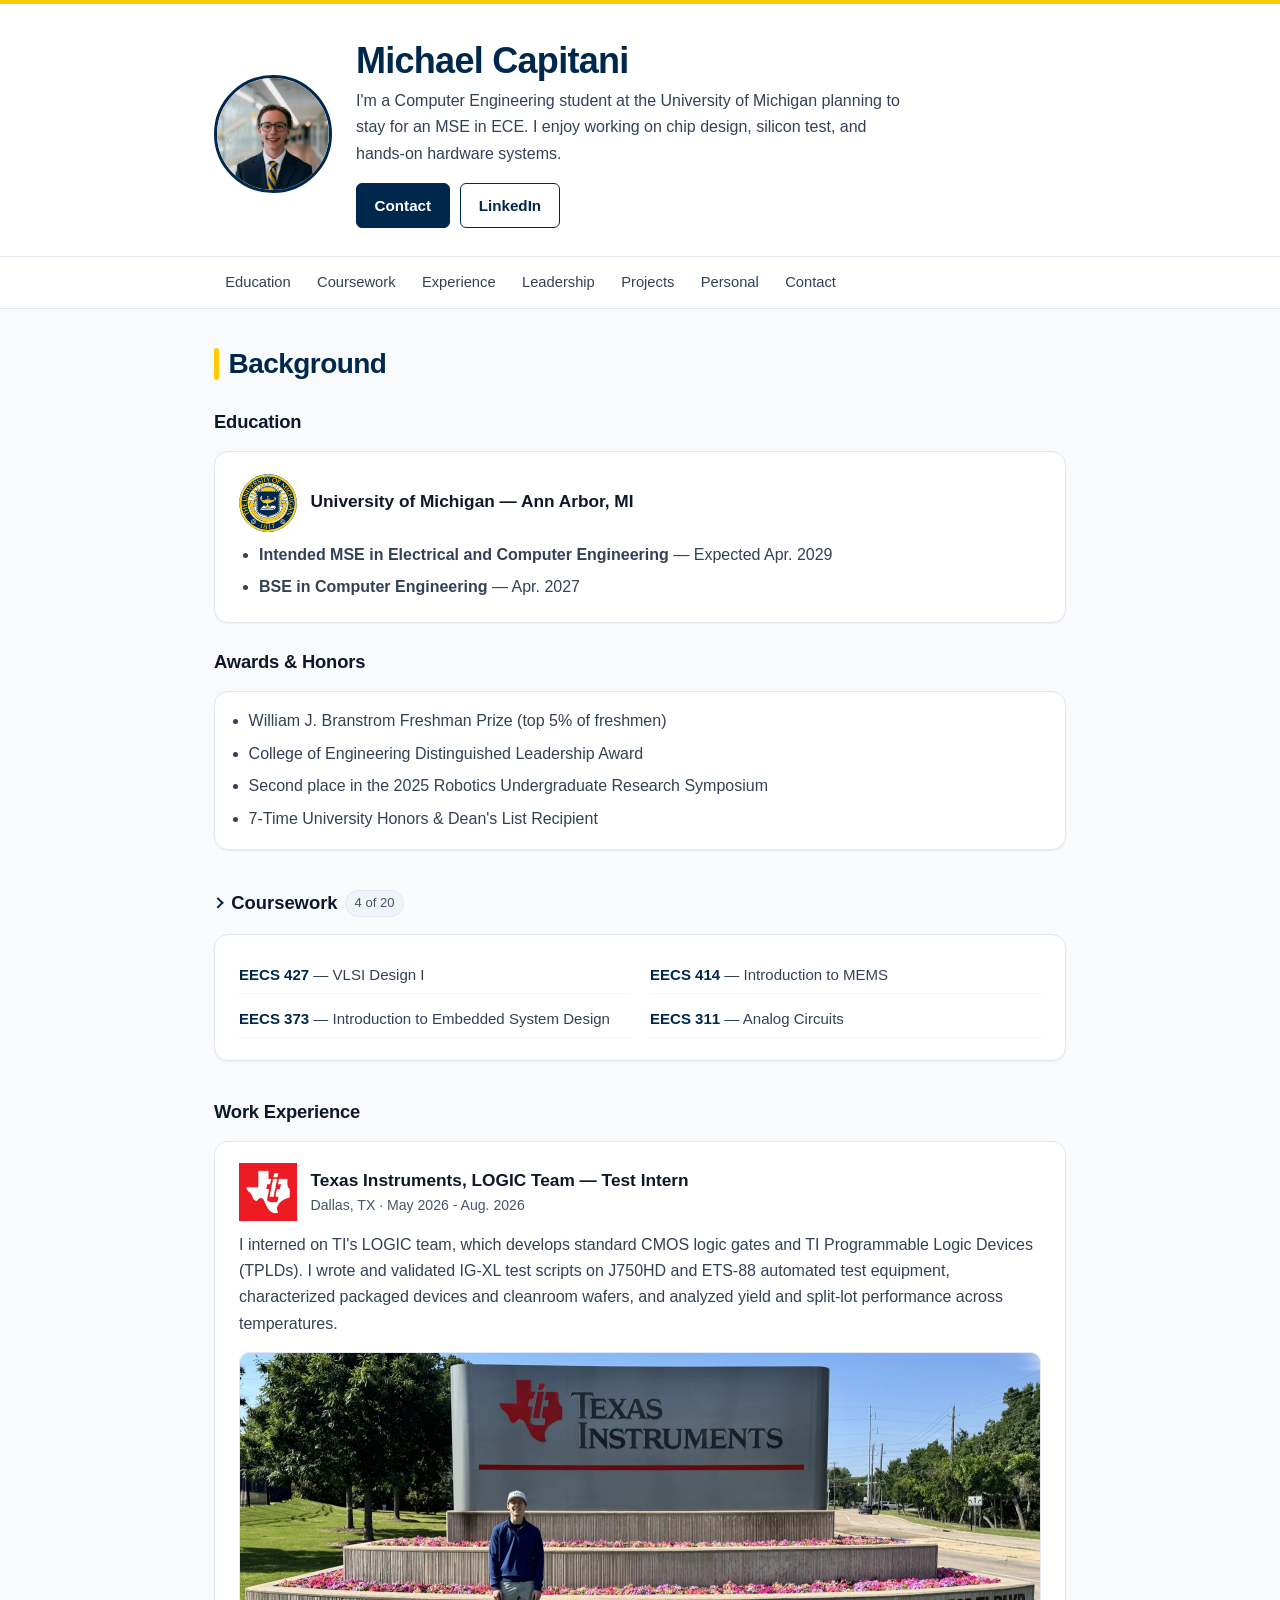
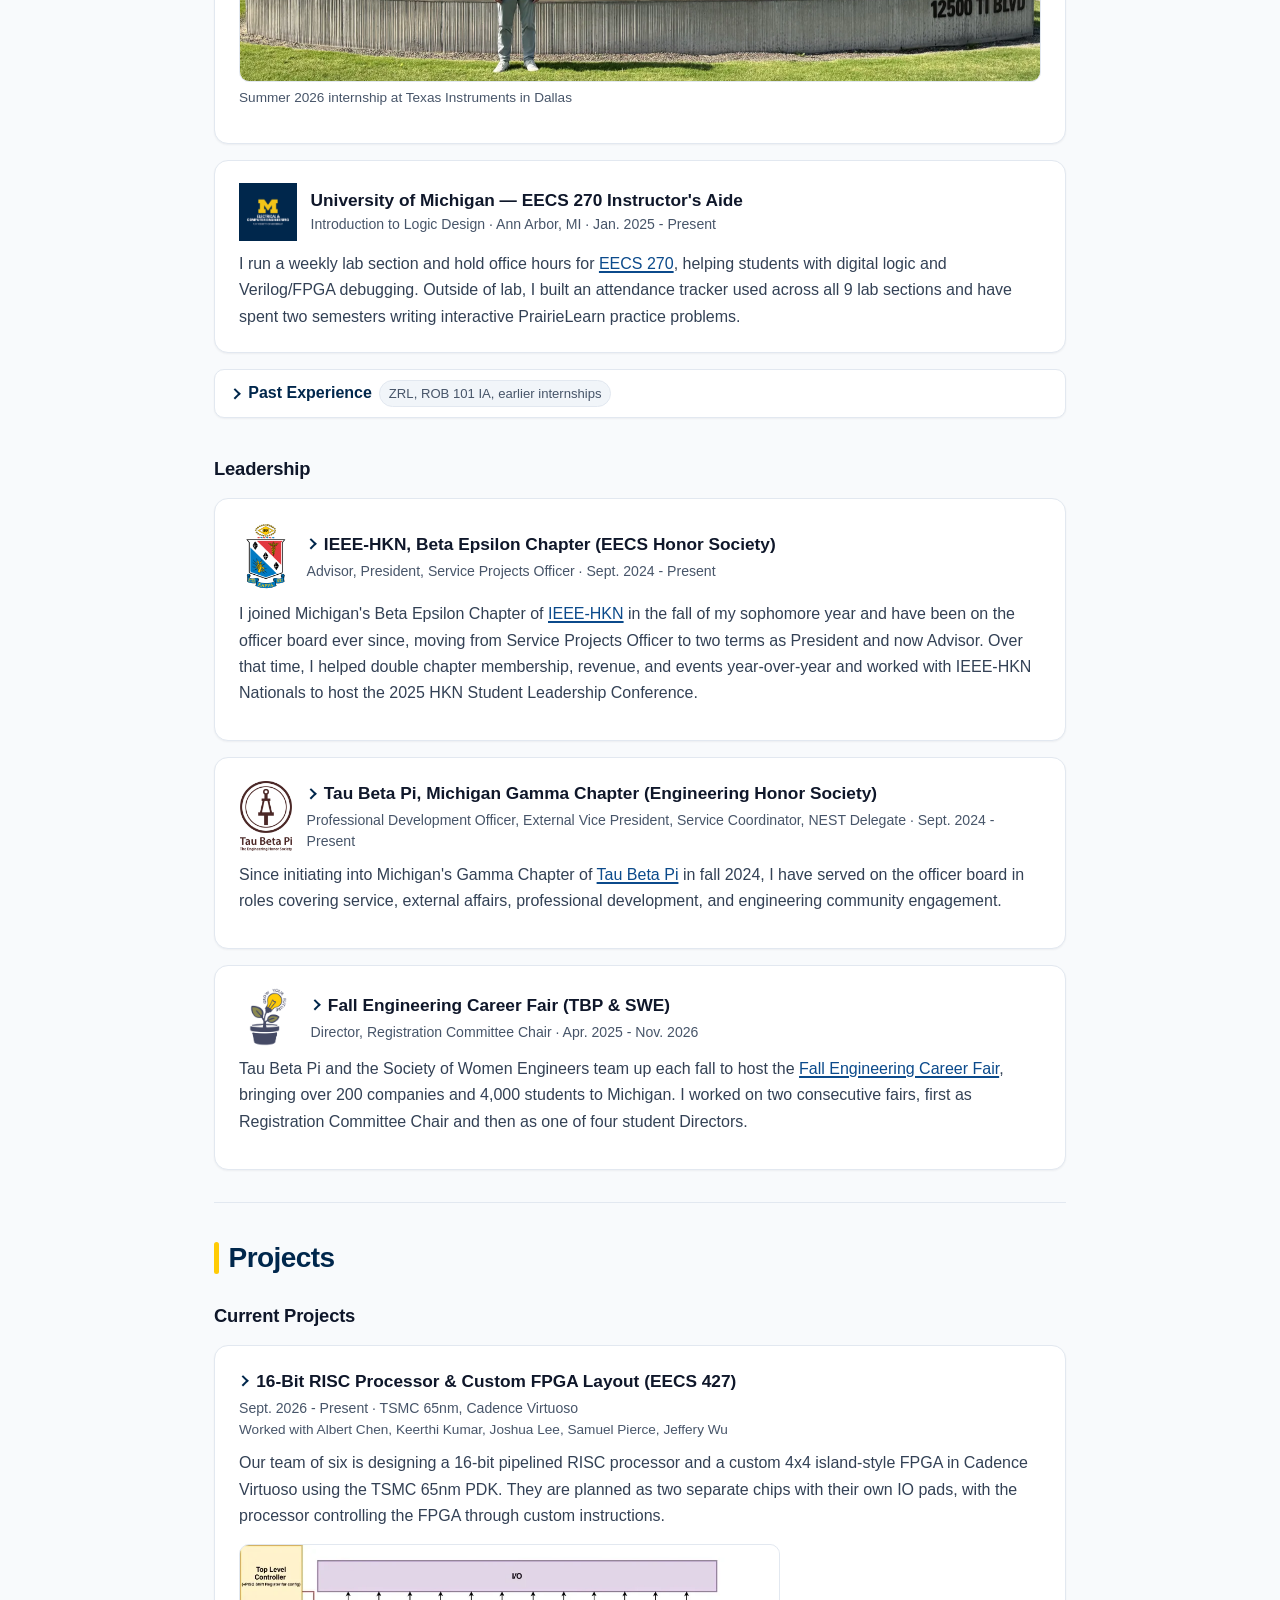
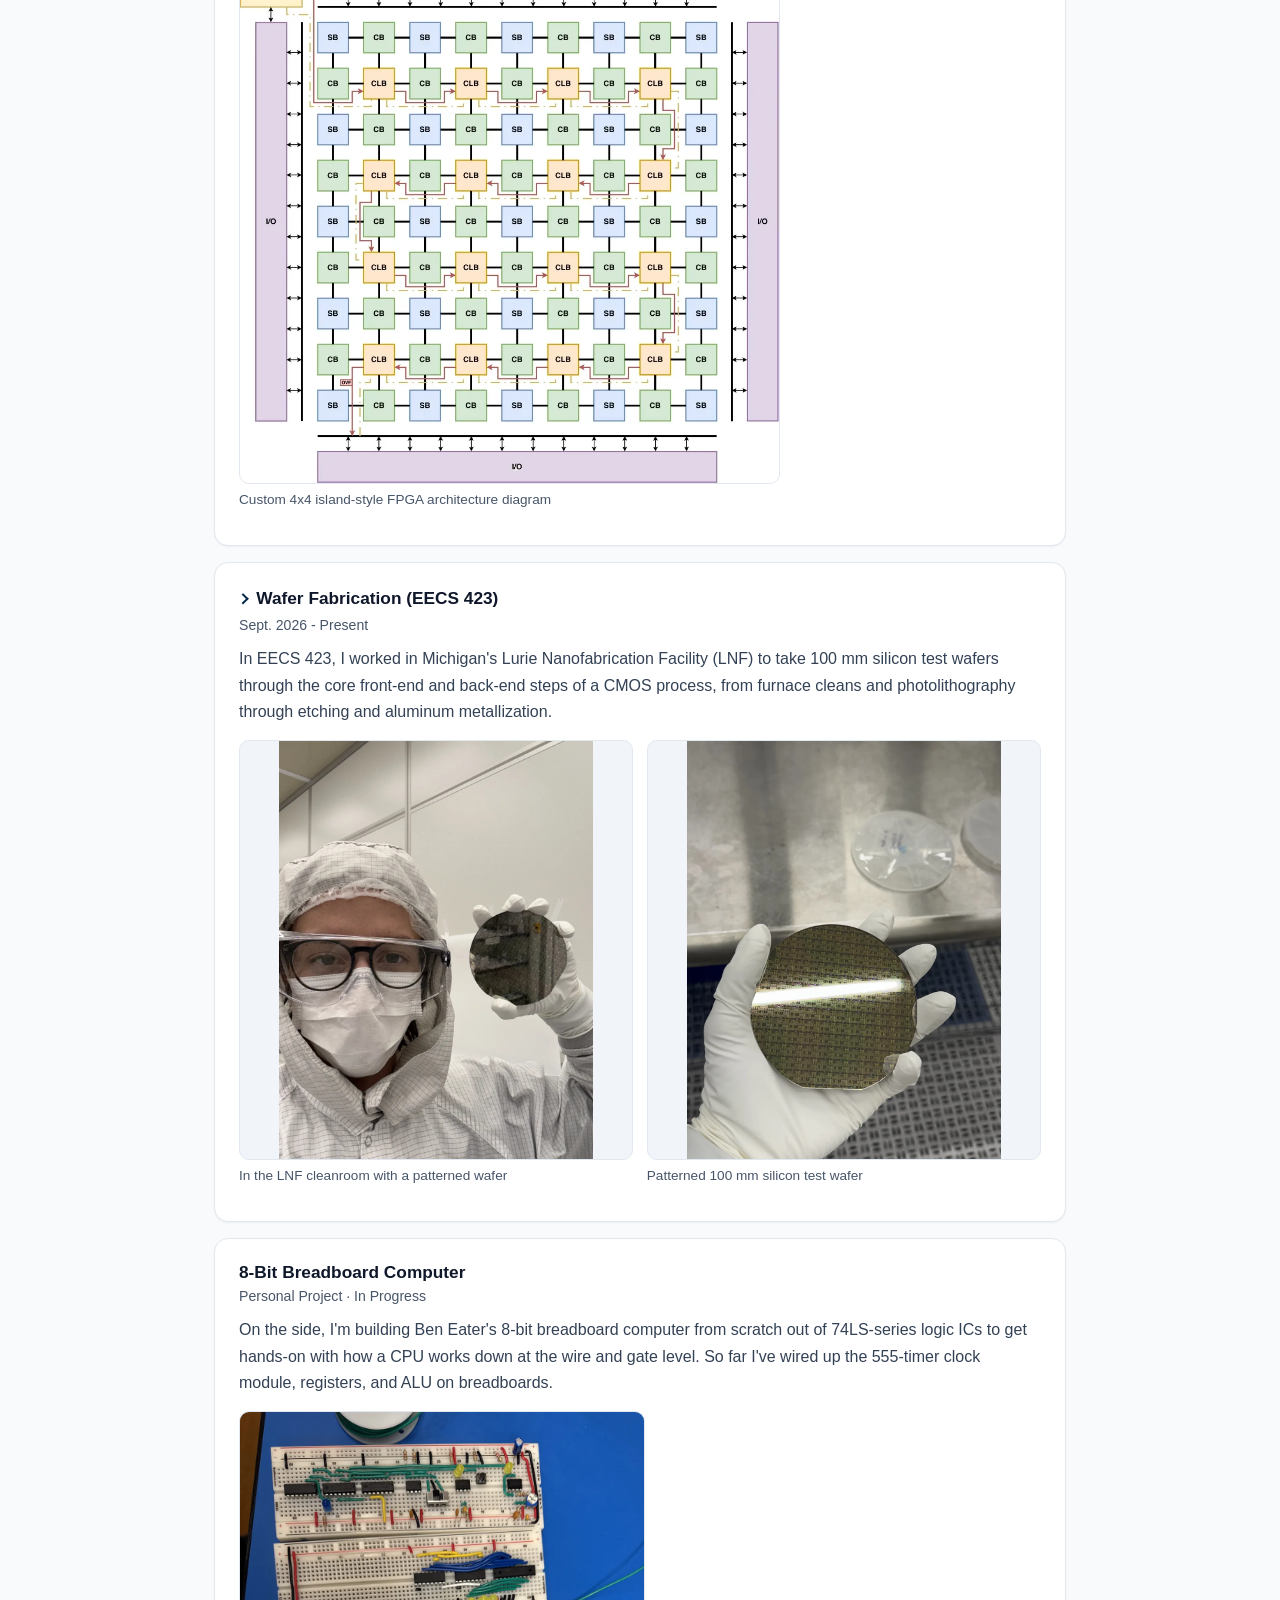
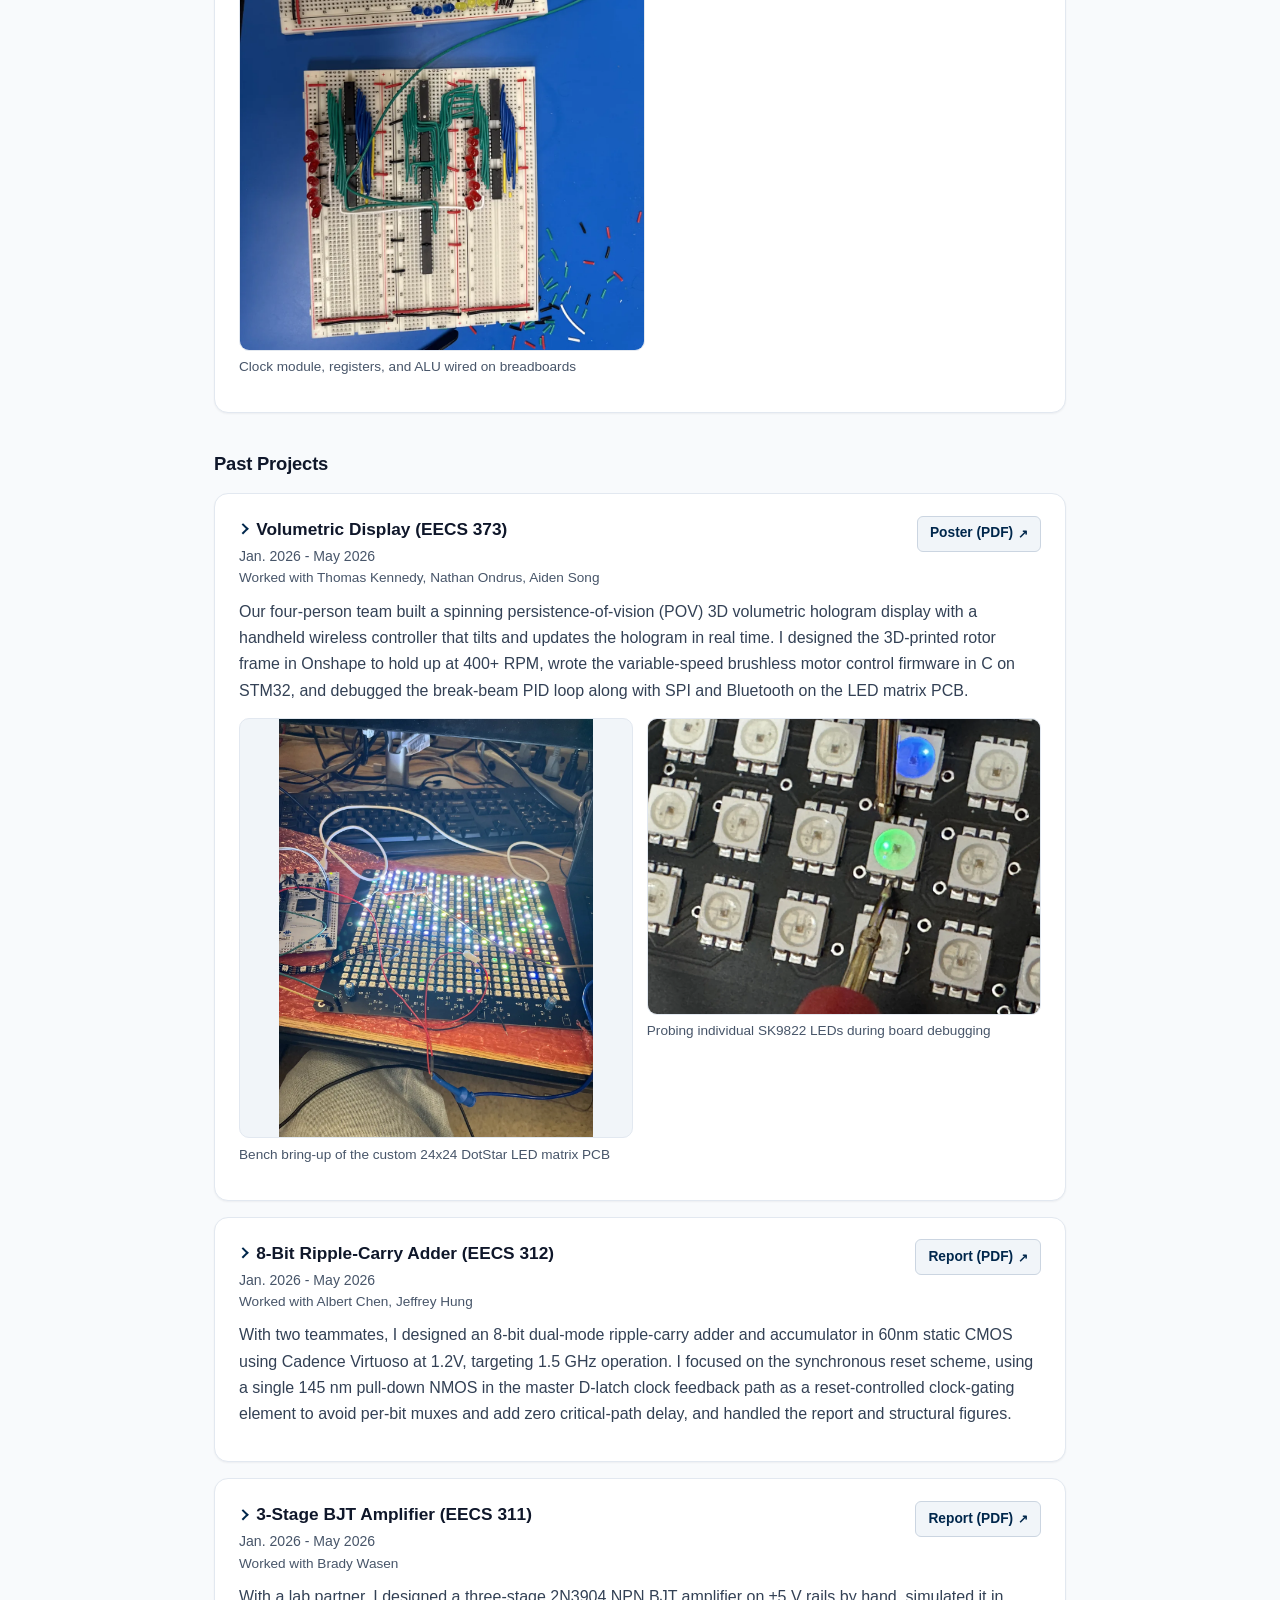
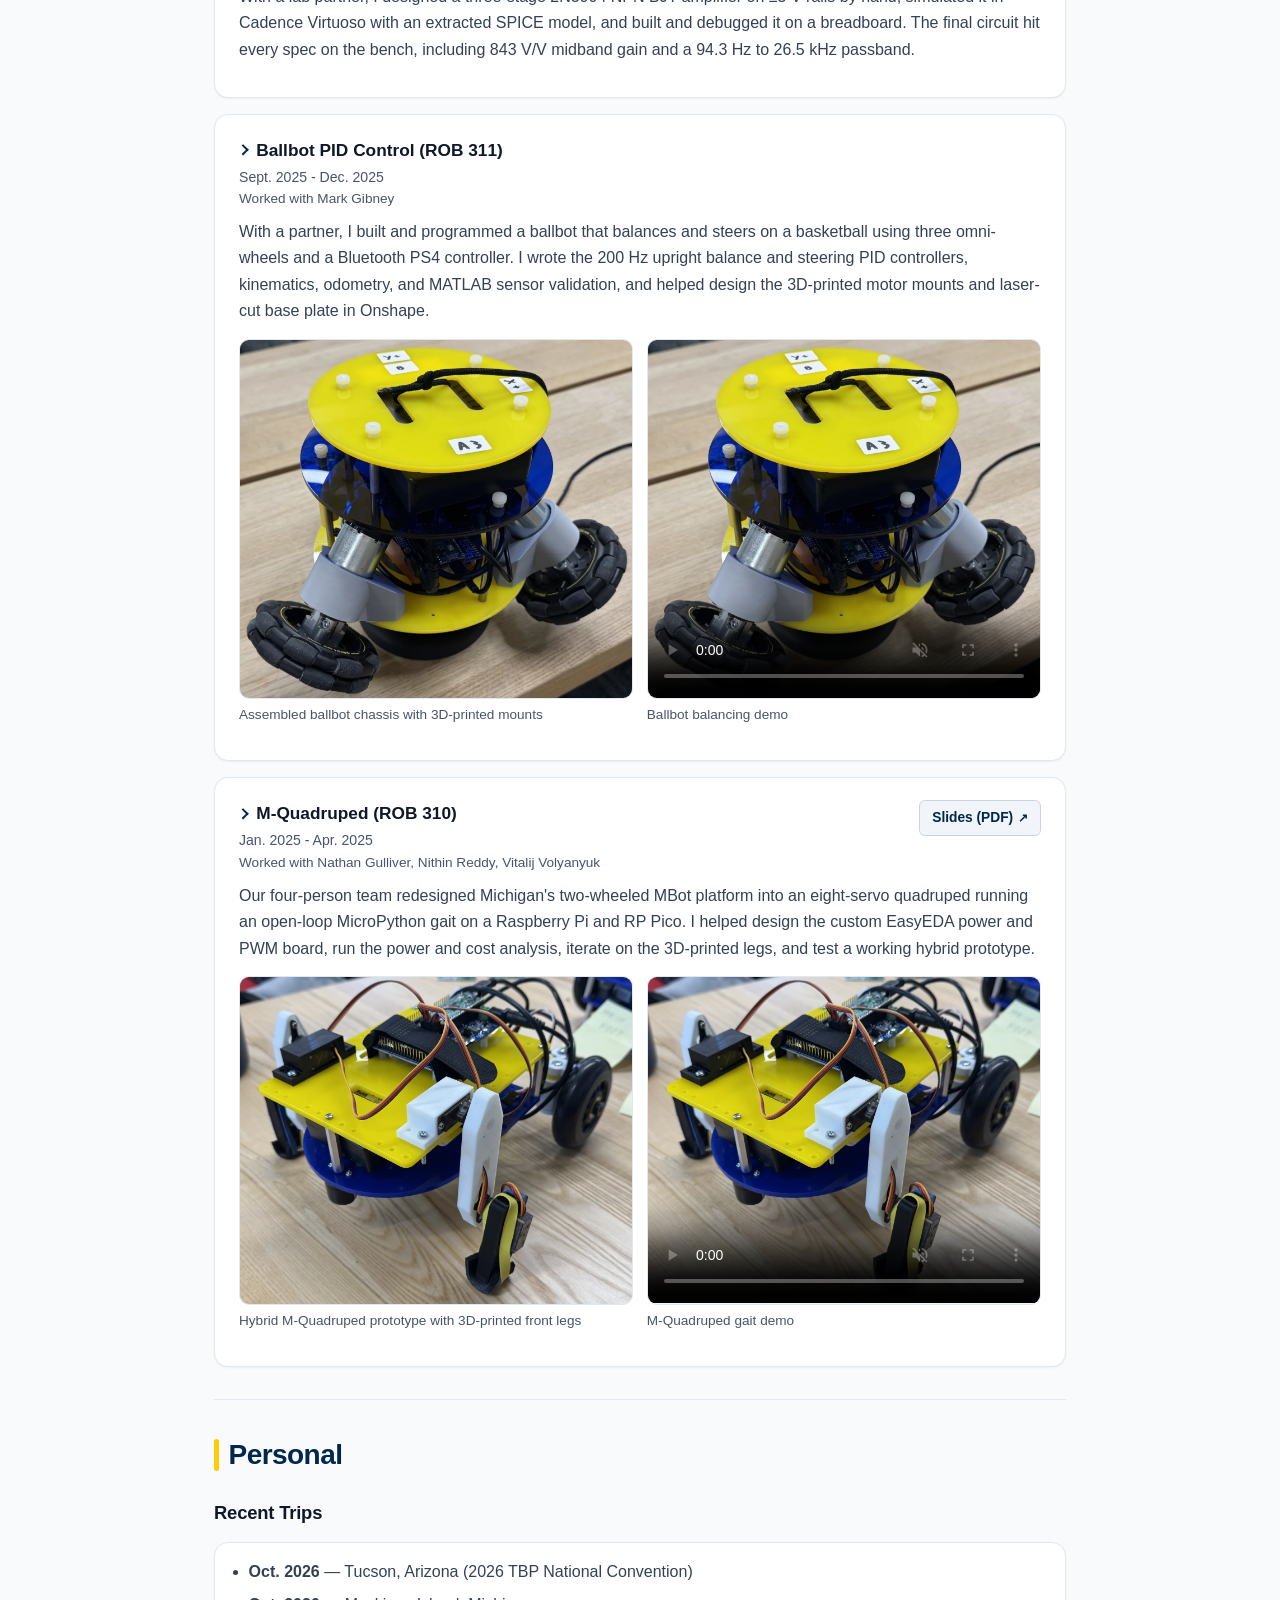
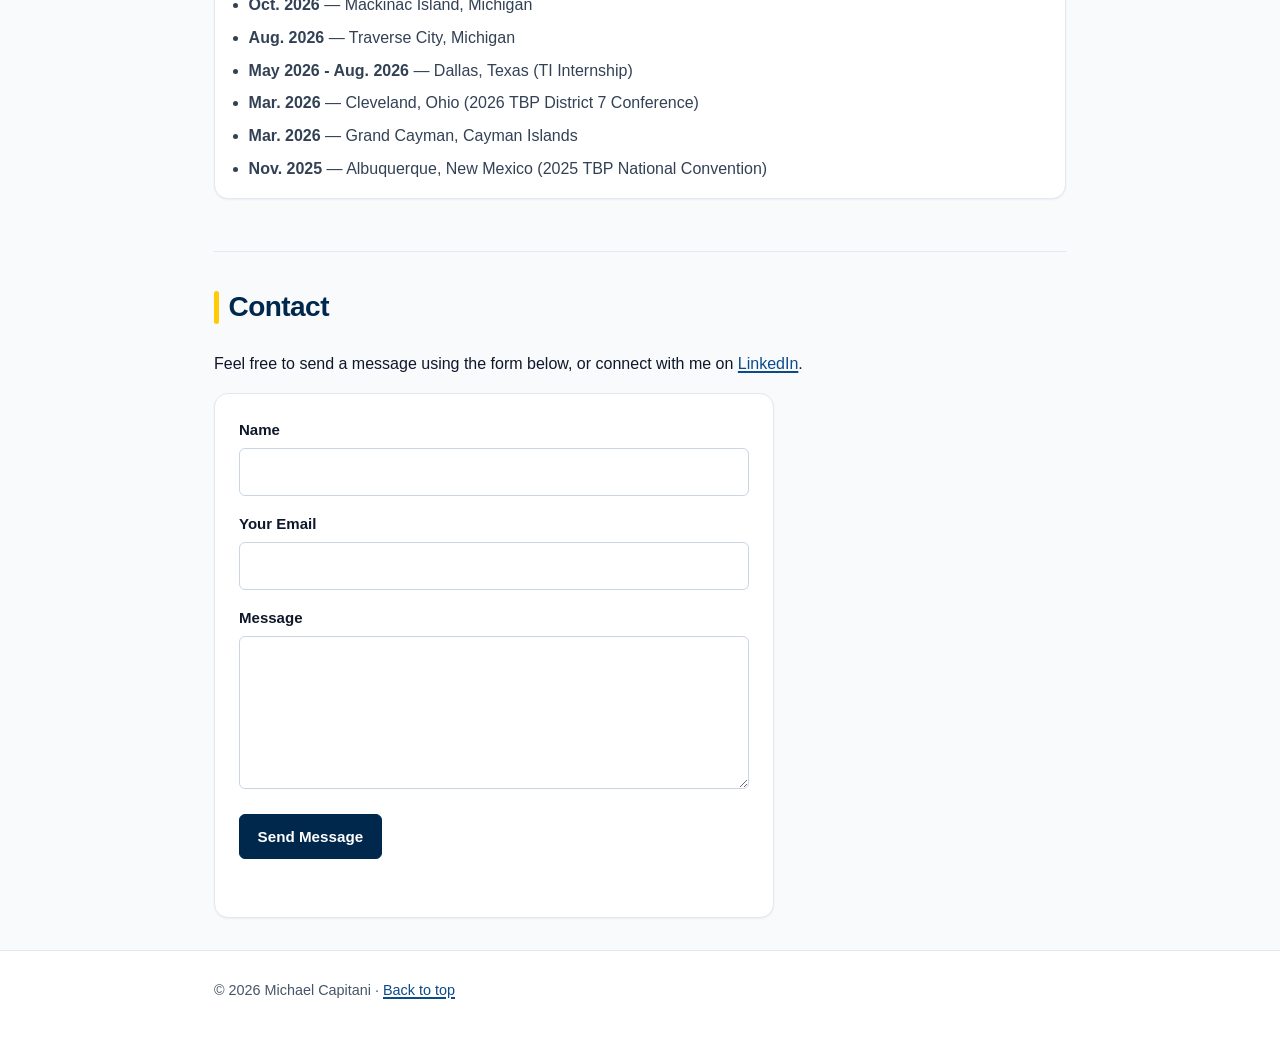
==== commit 00f77985: "Add optimized media, og:image, mobile-first styling, and heading-toggle sections" ====
--- a/index.html
+++ b/index.html
@@ -14,9 +14,14 @@
   <meta property="og:title" content="Michael Capitani — Computer Engineering, University of Michigan" />
   <meta property="og:description" content="Michael Capitani is a Computer Engineering student at the University of Michigan working on VLSI chip design, silicon test, and hands-on hardware systems." />
   <meta property="og:url" content="https://michaelcapitani.github.io/" />
-  <meta name="twitter:card" content="summary" />
+  <meta property="og:image" content="https://michaelcapitani.github.io/assets/media/og-image.jpg" />
+  <meta property="og:image:width" content="1200" />
+  <meta property="og:image:height" content="630" />
+  <meta property="og:image:alt" content="Michael Capitani — Computer Engineering, University of Michigan" />
+  <meta name="twitter:card" content="summary_large_image" />
   <meta name="twitter:title" content="Michael Capitani — Computer Engineering, University of Michigan" />
   <meta name="twitter:description" content="Michael Capitani is a Computer Engineering student at the University of Michigan working on VLSI chip design, silicon test, and hands-on hardware systems." />
+  <meta name="twitter:image" content="https://michaelcapitani.github.io/assets/media/og-image.jpg" />
 
   <!-- Structured Data (Person) -->
   <script type="application/ld+json">
@@ -25,6 +30,7 @@
       "@type": "Person",
       "name": "Michael Capitani",
       "url": "https://michaelcapitani.github.io/",
+      "image": "https://michaelcapitani.github.io/assets/media/profile/headshot.webp",
       "sameAs": [
         "https://www.linkedin.com/in/michael-capitani"
       ],
@@ -51,29 +57,38 @@
   <link rel="stylesheet" href="styles.css" />
 </head>
 <body>
+  <a class="skip-link" href="#main-content">Skip to main content</a>
+
   <header id="top" class="site-header">
     <div class="container">
-      <h1>Michael Capitani</h1>
-      <p class="intro">I'm a Computer Engineering student at the University of Michigan planning to stay for an MSE in ECE. I enjoy working on chip design, silicon test, and hands-on hardware systems.</p>
-
-      <div class="header-actions">
-        <a class="button" href="#contact">Contact</a>
-        <a class="button" href="https://www.linkedin.com/in/michael-capitani" target="_blank" rel="noopener noreferrer">LinkedIn</a>
+      <div class="header-hero">
+        <img class="header-avatar" src="assets/media/profile/headshot.webp" alt="Portrait of Michael Capitani" width="600" height="900" fetchpriority="high" />
+        <div class="header-intro-block">
+          <h1>Michael Capitani</h1>
+          <p class="intro">I'm a Computer Engineering student at the University of Michigan planning to stay for an MSE in ECE. I enjoy working on chip design, silicon test, and hands-on hardware systems.</p>
+
+          <div class="header-actions">
+            <a class="button button-primary" href="#contact">Contact</a>
+            <a class="button" href="https://www.linkedin.com/in/michael-capitani" target="_blank" rel="noopener noreferrer">LinkedIn</a>
+          </div>
+        </div>
       </div>
-
-      <nav class="site-nav" aria-label="Primary navigation">
-        <a href="#background">Background</a>
-        <a href="#coursework">Coursework</a>
-        <a href="#experience">Experience</a>
-        <a href="#leadership">Leadership</a>
-        <a href="#projects">Projects</a>
-        <a href="#personal">Personal</a>
-        <a href="#contact">Contact</a>
-      </nav>
     </div>
   </header>
 
-  <main class="container">
+  <nav class="site-nav-bar" aria-label="Primary navigation">
+    <div class="container site-nav">
+      <a href="#education">Education</a>
+      <a href="#coursework">Coursework</a>
+      <a href="#experience">Experience</a>
+      <a href="#leadership">Leadership</a>
+      <a href="#projects">Projects</a>
+      <a href="#personal">Personal</a>
+      <a href="#contact">Contact</a>
+    </div>
+  </nav>
+
+  <main id="main-content" class="container">
     <!-- ==================== BACKGROUND ==================== -->
     <section id="background" class="section">
       <h2>Background</h2>
@@ -82,8 +97,11 @@
       <div id="education" class="subsection">
         <h3>Education</h3>
         <article class="entry">
-          <div class="entry-header">
-            <h4>University of Michigan — Ann Arbor, MI</h4>
+          <div class="entry-header entry-header-with-logo">
+            <img class="org-logo" src="assets/media/logos/umich-seal.svg" alt="" width="56" height="56" loading="lazy" />
+            <div>
+              <h4>University of Michigan — Ann Arbor, MI</h4>
+            </div>
           </div>
           <ul>
             <li><strong>Intended MSE in Electrical and Computer Engineering</strong> — Expected Apr. 2029</li>
@@ -102,29 +120,40 @@
 
       <!-- Coursework -->
       <div id="coursework" class="subsection">
-        <h3>Coursework</h3>
-        <ul class="course-list">
-          <li><strong>EECS 427</strong> — VLSI Design I</li>
-          <li><strong>EECS 423</strong> — Micro/Nano Device Fabrication and Characterization</li>
-          <li><strong>EECS 414</strong> — Introduction to MEMS</li>
-          <li><strong>EECS 373</strong> — Introduction to Embedded System Design</li>
-          <li><strong>EECS 370</strong> — Introduction to Computer Architecture</li>
-          <li><strong>EECS 312</strong> — Digital Integrated Circuits</li>
-          <li><strong>EECS 311</strong> — Analog Circuits</li>
-          <li><strong>EECS 301</strong> — Probabilistic Methods in Engineering</li>
-          <li><strong>EECS 281</strong> — Data Structures and Algorithms</li>
-          <li><strong>EECS 280</strong> — Programming and Introductory Data Structures</li>
-          <li><strong>EECS 270</strong> — Introduction to Logic Design</li>
-          <li><strong>EECS 216</strong> — Introduction to Signals and Systems</li>
-          <li><strong>EECS 215</strong> — Introduction to Electronic Circuits</li>
-          <li><strong>EECS 203</strong> — Discrete Mathematics</li>
-          <li><strong>ROB 415</strong> — Robot Control</li>
-          <li><strong>ROB 311</strong> — How to Build Robots and Make Them Move</li>
-          <li><strong>ROB 310</strong> — Robot Sensors and Signals</li>
-          <li><strong>ROB 101</strong> — Computational Linear Algebra</li>
-          <li><strong>ENTR 408</strong> — Patent Law</li>
-          <li><strong>ENTR 407</strong> — Entrepreneurship Hour</li>
-        </ul>
+        <h3 class="heading-toggle-wrap">
+          <button type="button" class="expand-trigger" aria-expanded="false" aria-controls="coursework-more">
+            <span>Coursework</span>
+            <span class="expand-hint" data-closed="4 of 20" data-open="All 20">4 of 20</span>
+          </button>
+        </h3>
+        <div class="entry coursework-card">
+          <ul class="course-list">
+            <li><strong>EECS 427</strong> — VLSI Design I</li>
+            <li><strong>EECS 414</strong> — Introduction to MEMS</li>
+            <li><strong>EECS 373</strong> — Introduction to Embedded System Design</li>
+            <li><strong>EECS 311</strong> — Analog Circuits</li>
+          </ul>
+          <div id="coursework-more" class="expand-panel" hidden>
+            <ul class="course-list course-list-more">
+              <li><strong>EECS 423</strong> — Micro/Nano Device Fabrication and Characterization</li>
+              <li><strong>EECS 370</strong> — Introduction to Computer Architecture</li>
+              <li><strong>EECS 312</strong> — Digital Integrated Circuits</li>
+              <li><strong>EECS 301</strong> — Probabilistic Methods in Engineering</li>
+              <li><strong>EECS 281</strong> — Data Structures and Algorithms</li>
+              <li><strong>EECS 280</strong> — Programming and Introductory Data Structures</li>
+              <li><strong>EECS 270</strong> — Introduction to Logic Design</li>
+              <li><strong>EECS 216</strong> — Introduction to Signals and Systems</li>
+              <li><strong>EECS 215</strong> — Introduction to Electronic Circuits</li>
+              <li><strong>EECS 203</strong> — Discrete Mathematics</li>
+              <li><strong>ROB 415</strong> — Robot Control</li>
+              <li><strong>ROB 311</strong> — How to Build Robots and Make Them Move</li>
+              <li><strong>ROB 310</strong> — Robot Sensors and Signals</li>
+              <li><strong>ROB 101</strong> — Computational Linear Algebra</li>
+              <li><strong>ENTR 408</strong> — Patent Law</li>
+              <li><strong>ENTR 407</strong> — Entrepreneurship Hour</li>
+            </ul>
+          </div>
+        </div>
       </div>
 
       <!-- Work Experience -->
@@ -132,63 +161,89 @@
         <h3>Work Experience</h3>
 
         <article class="entry">
-          <div class="entry-header">
-            <h4>Texas Instruments, LOGIC Team — Test Intern</h4>
-            <p class="meta">Dallas, TX · May 2026 - Aug. 2026</p>
-          </div>
-          <!--
-          <div class="media-placeholder" aria-label="Future image placeholder">
-            Image placeholder — add photo in <code>assets/media/experience/</code>
-          </div>
-          -->
+          <div class="entry-header entry-header-with-logo">
+            <img class="org-logo" src="assets/media/logos/ti-red.webp" alt="" width="400" height="400" loading="lazy" />
+            <div class="entry-title-group">
+              <h4>Texas Instruments, LOGIC Team — Test Intern</h4>
+              <p class="meta">Dallas, TX · May 2026 - Aug. 2026</p>
+            </div>
+          </div>
           <p>I interned on TI's LOGIC team, which develops standard CMOS logic gates and TI Programmable Logic Devices (TPLDs). I wrote and validated IG-XL test scripts on J750HD and ETS-88 automated test equipment, characterized packaged devices and cleanroom wafers, and analyzed yield and split-lot performance across temperatures.</p>
+          <div class="media-gallery">
+            <figure class="media-item media-wide">
+              <img src="assets/media/experience/texas-instruments/ti-hq-sign.webp" alt="Michael Capitani standing in front of the Texas Instruments sign in Dallas" width="1600" height="656" loading="lazy" />
+              <figcaption>Summer 2026 internship at Texas Instruments in Dallas</figcaption>
+            </figure>
+          </div>
         </article>
 
         <article class="entry">
-          <div class="entry-header">
-            <h4>University of Michigan — EECS 270 Instructor's Aide</h4>
-            <p class="meta">Introduction to Logic Design · Ann Arbor, MI · Jan. 2025 - Present</p>
-          </div>
-          <!--
-          <div class="media-placeholder" aria-label="Future image placeholder">
-            Image placeholder — add photo in <code>assets/media/experience/</code>
-          </div>
-          -->
+          <div class="entry-header entry-header-with-logo">
+            <img class="org-logo" src="assets/media/logos/ece-blue.webp" alt="" width="554" height="554" loading="lazy" />
+            <div class="entry-title-group">
+              <h4>University of Michigan — EECS 270 Instructor's Aide</h4>
+              <p class="meta">Introduction to Logic Design · Ann Arbor, MI · Jan. 2025 - Present</p>
+            </div>
+          </div>
           <p>I run a weekly lab section and hold office hours for <a href="https://www.eecs270.org/" target="_blank" rel="noopener noreferrer">EECS 270</a>, helping students with digital logic and Verilog/FPGA debugging. Outside of lab, I built an attendance tracker used across all 9 lab sections and have spent two semesters writing interactive PrairieLearn practice problems.</p>
         </article>
 
-        <article class="entry">
-          <div class="entry-header">
-            <h4>Zoetic Robotics Lab (ZRL) — Research Assistant</h4>
-            <p class="meta">University of Michigan · Mar. 2025 - Dec. 2025</p>
-          </div>
-          <!--
-          <div class="media-placeholder" aria-label="Future image placeholder">
-            Image placeholder — add photo in <code>assets/media/experience/</code>
-          </div>
-          -->
-          <p>I worked under Professor Aubin from sophomore winter through junior fall, splitting my time between two projects. On the first, I characterized and explored new applications for the lab's combustion-actuated, insect-scale jumping robots, earning second place at the UM Robotics Research Symposium for a design-of-experiments study. On the second, I designed a custom PCB with a Bluetooth microcontroller and motor driver for a multi-terrain microrobot, picking up resin 3D printing and micro-scale fabrication along the way.</p>
-          <p class="doc-links"><a href="assets/docs/zrl-jumping-microrobots-poster.pdf" target="_blank" rel="noopener noreferrer">Symposium poster (PDF)</a></p>
-        </article>
-
-        <article class="entry">
-          <div class="entry-header">
-            <h4>University of Michigan — ROB 101 Instructor's Aide</h4>
-            <p class="meta">Computational Linear Algebra · Ann Arbor, MI · Aug. 2024 - May 2025</p>
-          </div>
-          <!--
-          <div class="media-placeholder" aria-label="Future image placeholder">
-            Image placeholder — add photo in <code>assets/media/experience/</code>
-          </div>
-          -->
-          <p>Before switching to EECS 270, I was an Instructor's Aide for ROB 101, holding office hours, grading assignments, and helping students work through in-class projects.</p>
-        </article>
-
-        <div class="previous-jobs">
-          <ul>
-            <li>Intern — Detroit Flex Defense (May 2023 - Aug. 2023)</li>
-            <li>Intern — CDA Engineering (June 2022 - Aug. 2022)</li>
-          </ul>
+        <div class="expand-group-wrap">
+          <h4 class="past-exp-heading">
+            <button type="button" class="expand-trigger expand-trigger-card" aria-expanded="false" aria-controls="past-experience-more">
+              <span>Past Experience</span>
+              <span class="expand-hint">ZRL, ROB 101 IA, earlier internships</span>
+            </button>
+          </h4>
+          <div id="past-experience-more" class="expand-group-body" hidden>
+            <article class="entry">
+              <div class="entry-header entry-header-row">
+                <div class="entry-header-with-logo">
+                  <img class="org-logo org-logo-wide" src="assets/media/logos/zrl.webp" alt="" width="800" height="202" loading="lazy" />
+                  <div class="entry-title-group">
+                    <h4>Zoetic Robotics Lab (ZRL) — Research Assistant</h4>
+                    <p class="meta">University of Michigan · Mar. 2025 - Dec. 2025</p>
+                  </div>
+                </div>
+                <div class="doc-links">
+                  <a href="assets/docs/zrl-jumping-microrobots-poster.pdf" target="_blank" rel="noopener noreferrer">Poster (PDF)</a>
+                </div>
+              </div>
+              <p>I worked under Professor Aubin from sophomore winter through junior fall, splitting my time between two projects. On the first, I characterized and explored new applications for the lab's combustion-actuated, insect-scale jumping robots, earning second place at the UM Robotics Research Symposium for a design-of-experiments study. On the second, I designed a custom PCB with a Bluetooth microcontroller and motor driver for a multi-terrain microrobot, picking up resin 3D printing and micro-scale fabrication skills along the way.</p>
+              <div class="media-gallery">
+                <figure class="media-item">
+                  <img src="assets/media/experience/zoetic-robotics-lab/microrobot-pcb-soldering.webp" alt="Close-up of hand-soldered motor driver breakout board held between fingers" width="1050" height="1400" loading="lazy" />
+                  <figcaption>Micro-scale motor driver wiring for the multi-terrain microrobot</figcaption>
+                </figure>
+                <figure class="media-item">
+                  <img src="assets/media/experience/zoetic-robotics-lab/symposium-award-certificate.webp" alt="Second place Undergraduate Research Symposium Poster Winner certificate from Michigan Robotics" width="1400" height="1049" loading="lazy" />
+                  <figcaption>Second place at the 2025 Robotics Undergraduate Research Symposium</figcaption>
+                </figure>
+              </div>
+            </article>
+
+            <article class="entry">
+              <div class="entry-header">
+                <h4>University of Michigan — ROB 101 Instructor's Aide</h4>
+                <p class="meta">Computational Linear Algebra · Ann Arbor, MI · Aug. 2024 - May 2025</p>
+              </div>
+              <p>Before switching to EECS 270, I was an Instructor's Aide for ROB 101, holding office hours, grading assignments, and helping students work through in-class projects.</p>
+              <div class="media-gallery">
+                <figure class="media-item media-contain">
+                  <img src="assets/media/experience/rob-101-ia/rob101-cover.webp" alt="ROB 101 textbook cover featuring a 3D LiDAR point cloud from a course project" width="600" height="300" loading="lazy" />
+                  <figcaption>ROB 101 textbook cover showing a point cloud from one of the course projects</figcaption>
+                </figure>
+              </div>
+            </article>
+
+            <div class="entry previous-jobs">
+              <h4>Earlier Internships</h4>
+              <ul>
+                <li>Detroit Flex Defense (May 2023 - Aug. 2023)</li>
+                <li>CDA Engineering (June 2022 - Aug. 2022)</li>
+              </ul>
+            </div>
+          </div>
         </div>
       </div>
 
@@ -197,47 +252,98 @@
         <h3>Leadership</h3>
 
         <article class="entry" id="leadership-ieee-hkn">
-          <div class="entry-header">
-            <h4>IEEE-HKN (EECS Honor Society)</h4>
-            <p class="meta">Advisor, President, Service Projects Officer · Sept. 2024 - Present</p>
-          </div>
-          <!--
-          <div class="media-placeholder" aria-label="Future image placeholder">
-            Optional image placeholder — add photo in <code>assets/media/leadership/ieee-hkn/</code>
-          </div>
-          -->
-          <p>I joined <a href="https://hkn.eecs.umich.edu/" target="_blank" rel="noopener noreferrer">Michigan's chapter of IEEE-HKN</a> in the fall of my sophomore year and have been on the officer board ever since, moving from Service Projects Officer to two terms as President and now Advisor. Over that time, I helped double chapter membership, revenue, and events year-over-year and worked with IEEE-HKN Nationals to host the 2025 HKN Student Leadership Conference.</p>
-
-          <div class="role-details">
+          <div class="entry-header entry-header-with-logo">
+            <img class="org-logo org-logo-tall" src="assets/media/logos/hkn-crest.webp" alt="" width="311" height="500" loading="lazy" />
+            <div class="entry-title-group">
+              <h4>
+                <button type="button" class="expand-trigger" aria-expanded="false" aria-controls="hkn-more">
+                  <span>IEEE-HKN, Beta Epsilon Chapter (EECS Honor Society)</span>
+                </button>
+              </h4>
+              <p class="meta">Advisor, President, Service Projects Officer · Sept. 2024 - Present</p>
+            </div>
+          </div>
+          <p>I joined Michigan's Beta Epsilon Chapter of <a href="https://hkn.eecs.umich.edu/" target="_blank" rel="noopener noreferrer">IEEE-HKN</a> in the fall of my sophomore year and have been on the officer board ever since, moving from Service Projects Officer to two terms as President and now Advisor. Over that time, I helped double chapter membership, revenue, and events year-over-year and worked with IEEE-HKN Nationals to host the 2025 HKN Student Leadership Conference.</p>
+
+          <div id="hkn-more" class="role-details expand-panel" hidden>
+            <div class="media-gallery">
+              <figure class="media-item">
+                <img src="assets/media/leadership/ieee-hkn/slc-michigan-stadium.webp" alt="Michael Capitani standing on the field at Michigan Stadium during the 2025 HKN Student Leadership Conference" width="1050" height="1400" loading="lazy" />
+                <figcaption>Michigan Stadium during the 2025 HKN Student Leadership Conference</figcaption>
+              </figure>
+              <figure class="media-item">
+                <img src="assets/media/leadership/ieee-hkn/slc-group-photo.webp" alt="Aerial group photo of over 450 attendees at the 2025 IEEE-HKN Student Leadership Conference in Ann Arbor" width="1600" height="1066" loading="lazy" />
+                <figcaption>2025 HKN Student Leadership Conference group photo</figcaption>
+              </figure>
+            </div>
+
             <h5>Advisor (Current)</h5>
             <p>I focus on improving chapter documentation and helping bring back the student-run dB Cafe.</p>
 
             <h5>President (2 Semesters)</h5>
             <p>I served as our chapter's main point of contact with IEEE-HKN Nationals to set up the 2025 HKN Student Leadership Conference for over 450 members from around the world. I also revived the HKN Student-Faculty Mixer, helped select the ECE and CSE HKN Professors of the Year, and worked to strengthen the chapter overall.</p>
 
+            <div class="media-gallery">
+              <figure class="media-item">
+                <img src="assets/media/leadership/ieee-hkn/key-chapter-award.webp" alt="Michael Capitani accepting the 2024-2025 IEEE-HKN Key Chapter Award with IEEE-HKN President Sean Bentley" width="1400" height="933" loading="lazy" />
+                <figcaption>2024-2025 IEEE-HKN Key Chapter Award with IEEE-HKN President Sean Bentley</figcaption>
+              </figure>
+              <figure class="media-item">
+                <img src="assets/media/leadership/ieee-hkn/outstanding-chapter-award.webp" alt="Michael Capitani holding the IEEE-HKN Beta Epsilon Outstanding Chapter Award plaque with ECE Department Chair Dennis Sylvester" width="1400" height="933" loading="lazy" />
+                <figcaption>IEEE-HKN Outstanding Chapter Award with ECE Department Chair Dennis Sylvester</figcaption>
+              </figure>
+              <figure class="media-item">
+                <img src="assets/media/leadership/ieee-hkn/ece-prof-of-the-year-2026.webp" alt="Presenting the 2026 HKN ECE Professor of the Year award to Professor David Wentzloff" width="1400" height="933" loading="lazy" />
+                <figcaption>2026 HKN ECE Professor of the Year (Prof. David Wentzloff)</figcaption>
+              </figure>
+              <figure class="media-item">
+                <img src="assets/media/leadership/ieee-hkn/cse-prof-of-the-year-2026.webp" alt="Presenting the 2026 HKN CSE Professor of the Year award to Professor Marcus Darden" width="1400" height="929" loading="lazy" />
+                <figcaption>2026 HKN CSE Professor of the Year (Prof. Marcus Darden)</figcaption>
+              </figure>
+              <figure class="media-item">
+                <img src="assets/media/leadership/ieee-hkn/hkn-crest-eecs.webp" alt="Brass IEEE-HKN Wheatstone bridge crest mounted above the entrance inside the EECS building" width="1400" height="1050" loading="lazy" />
+                <figcaption>HKN crest inside the EECS building</figcaption>
+              </figure>
+            </div>
+
             <h5>Service Projects Officer (1 Semester)</h5>
             <p>I restarted our regular volunteer visits to Sequoia Place senior assisted living, created an exam-week study social potluck, and organized community service events for members.</p>
           </div>
         </article>
 
         <article class="entry" id="leadership-tau-beta-pi">
-          <div class="entry-header">
-            <h4>Tau Beta Pi (Engineering Honor Society)</h4>
-            <p class="meta">Professional Development Officer, External Vice President, Service Coordinator · Sept. 2024 - Present</p>
-          </div>
-          <!--
-          <div class="media-placeholder" aria-label="Future image placeholder">
-            Optional image placeholder — add photo in <code>assets/media/leadership/tau-beta-pi/</code>
-          </div>
-          -->
-          <p>Since initiating into <a href="https://tbp.engin.umich.edu/" target="_blank" rel="noopener noreferrer">Tau Beta Pi</a> in fall 2024, I have served on the officer board in roles covering service, external affairs, professional development, and engineering community engagement.</p>
-
-          <div class="role-details">
+          <div class="entry-header entry-header-with-logo">
+            <img class="org-logo org-logo-tall" src="assets/media/logos/tbp.webp" alt="" width="372" height="500" loading="lazy" />
+            <div class="entry-title-group">
+              <h4>
+                <button type="button" class="expand-trigger" aria-expanded="false" aria-controls="tbp-more">
+                  <span>Tau Beta Pi, Michigan Gamma Chapter (Engineering Honor Society)</span>
+                </button>
+              </h4>
+              <p class="meta">Professional Development Officer, External Vice President, Service Coordinator, NEST Delegate · Sept. 2024 - Present</p>
+            </div>
+          </div>
+          <p>Since initiating into Michigan's Gamma Chapter of <a href="https://tbp.engin.umich.edu/" target="_blank" rel="noopener noreferrer">Tau Beta Pi</a> in fall 2024, I have served on the officer board in roles covering service, external affairs, professional development, and engineering community engagement.</p>
+
+          <div id="tbp-more" class="role-details expand-panel" hidden>
             <h5>Professional Development Officer (Current)</h5>
             <p>I'm starting my role as Professional Development Officer, where I'll plan skills sessions, leadership workshops, and other member events.</p>
 
             <h5>External Vice President (2 Semesters)</h5>
             <p>I ran the <a href="https://studentawards.engin.umich.edu/" target="_blank" rel="noopener noreferrer">Student Leaders and Honors Awards</a>, organized two <a href="https://websites.umich.edu/~ooe/" target="_blank" rel="noopener noreferrer">Order of the Engineer</a> ceremonies for over 300 inductees total, and co-directed the <a href="https://www.fallcareerfair.org/" target="_blank" rel="noopener noreferrer">Fall Engineering Career Fair</a> alongside SWE.</p>
+            <div class="logo-row">
+              <img class="inline-badge logo-badge-dark" src="assets/media/logos/leaders-and-honors.webp" alt="Michigan Engineering Student Recognition — Student Leaders and Honors" width="800" height="111" loading="lazy" />
+              <img class="inline-badge" src="assets/media/logos/order-of-the-engineer.webp" alt="Order of the Engineer logo" width="421" height="212" loading="lazy" />
+              <img class="inline-badge" src="assets/media/logos/career-fair-wide.webp" alt="Fall Engineering Career Fair — Grow Your Future logo" width="800" height="550" loading="lazy" />
+            </div>
+
+            <div class="role-header-row">
+              <h5>NEST Delegate (2025)</h5>
+              <div class="doc-links">
+                <a href="assets/docs/tbp-nest-sunitize-poster.pdf" target="_blank" rel="noopener noreferrer">Poster (PDF)</a>
+              </div>
+            </div>
+            <p>I represented Michigan Gamma as a delegate in the New Engineering Solutions for Tomorrow (NEST) competition, where our team won second place at the 2025 TBP National Convention for SunItize, a rapid solar-powered UV-C water disinfector for energy-insecure households.</p>
 
             <h5>Service Coordinator (2 Semesters)</h5>
             <p>I resumed regular volunteering at Sequoia Place, added new service projects for the Ann Arbor Probility Marathon and Turkey Trot, and continued as a Cub Scouts Day Chair.</p>
@@ -248,18 +354,20 @@
         </article>
 
         <article class="entry" id="leadership-career-fair">
-          <div class="entry-header">
-            <h4>Fall Engineering Career Fair (TBP &amp; SWE)</h4>
-            <p class="meta">Director, Registration Committee Chair · Apr. 2025 - Nov. 2026</p>
-          </div>
-          <!--
-          <div class="media-placeholder" aria-label="Future image placeholder">
-            Optional image placeholder — add photo in <code>assets/media/leadership/career-fair/</code>
-          </div>
-          -->
+          <div class="entry-header entry-header-with-logo">
+            <img class="org-logo" src="assets/media/logos/career-fair.webp" alt="" width="385" height="600" loading="lazy" />
+            <div class="entry-title-group">
+              <h4>
+                <button type="button" class="expand-trigger" aria-expanded="false" aria-controls="career-fair-more">
+                  <span>Fall Engineering Career Fair (TBP &amp; SWE)</span>
+                </button>
+              </h4>
+              <p class="meta">Director, Registration Committee Chair · Apr. 2025 - Nov. 2026</p>
+            </div>
+          </div>
           <p>Tau Beta Pi and the Society of Women Engineers team up each fall to host the <a href="https://www.fallcareerfair.org/" target="_blank" rel="noopener noreferrer">Fall Engineering Career Fair</a>, bringing over 200 companies and 4,000 students to Michigan. I worked on two consecutive fairs, first as Registration Committee Chair and then as one of four student Directors.</p>
 
-          <div class="role-details">
+          <div id="career-fair-more" class="role-details expand-panel" hidden>
             <h5>Director (Nov. 2025 - Nov. 2026)</h5>
             <p>I was one of four student Directors for the 2026 fair, helping plan and run the event.</p>
 
@@ -280,38 +388,82 @@
 
         <div class="project-list">
           <article class="project-card" id="project-fpga-layout">
+            <div class="entry-header entry-header-row">
+              <div class="entry-title-group">
+                <h4>
+                  <button type="button" class="expand-trigger" aria-expanded="false" aria-controls="details-fpga-layout">
+                    <span>16-Bit RISC Processor &amp; Custom FPGA Layout (EECS 427)</span>
+                  </button>
+                </h4>
+                <p class="meta">Sept. 2026 - Present · TSMC 65nm, Cadence Virtuoso</p>
+                <p class="meta meta-teammates">Worked with Albert Chen, Keerthi Kumar, Joshua Lee, Samuel Pierce, Jeffery Wu</p>
+              </div>
+            </div>
+            <p>Our team of six is designing a 16-bit pipelined RISC processor and a custom 4x4 island-style FPGA in Cadence Virtuoso using the TSMC 65nm PDK. They are planned as two separate chips with their own IO pads, with the processor controlling the FPGA through custom instructions.</p>
+            <div class="media-gallery">
+              <figure class="media-item media-contain">
+                <img src="assets/media/projects/fpga-layout/fpga-architecture.webp" alt="Block diagram of the custom 4x4 island-style FPGA architecture with switch blocks, connection blocks, CLBs, IO rings, and top-level configuration controller" width="1024" height="1023" loading="lazy" />
+                <figcaption>Custom 4x4 island-style FPGA architecture diagram</figcaption>
+              </figure>
+            </div>
+            <div id="details-fpga-layout" class="project-details-body expand-panel" hidden>
+              <p>For the processor, we built a full-custom datapath (register file, 16-bit ALU, logarithmic shifter, and data memory) alongside a scannable program counter and controller synthesized and auto-placed-and-routed in Synopsys Design Compiler and Cadence Innovus. We verified the processor blocks with DRC, LVS, parasitic extraction, and post-layout simulation. For the second chip, we are building the FPGA out of 4-LUTs, 6T SRAM configuration cells, dedicated carry logic, switch and connection blocks, and an H-tree clock network.</p>
+            </div>
+          </article>
+
+          <article class="project-card" id="project-wafer-fabrication">
+            <div class="entry-header entry-header-row">
+              <div class="entry-title-group">
+                <h4>
+                  <button type="button" class="expand-trigger" aria-expanded="false" aria-controls="details-wafer-fabrication">
+                    <span>Wafer Fabrication (EECS 423)</span>
+                  </button>
+                </h4>
+                <p class="meta">Sept. 2026 - Present</p>
+              </div>
+            </div>
+            <p>In EECS 423, I worked in Michigan's Lurie Nanofabrication Facility (LNF) to take 100 mm silicon test wafers through the core front-end and back-end steps of a CMOS process, from furnace cleans and photolithography through etching and aluminum metallization.</p>
+            <div class="media-gallery">
+              <figure class="media-item">
+                <img src="assets/media/projects/wafer-fabrication/wafer-cleanroom-selfie.webp" alt="Michael Capitani in full cleanroom gown holding a patterned 100 mm silicon wafer in the LNF" width="900" height="1200" loading="lazy" />
+                <figcaption>In the LNF cleanroom with a patterned wafer</figcaption>
+              </figure>
+              <figure class="media-item">
+                <img src="assets/media/projects/wafer-fabrication/wafer-in-hand.webp" alt="Close-up of a patterned 100 mm silicon wafer held in a cleanroom glove" width="1050" height="1400" loading="lazy" />
+                <figcaption>Patterned 100 mm silicon test wafer</figcaption>
+              </figure>
+            </div>
+            <div id="details-wafer-fabrication" class="project-details-body expand-panel" hidden>
+              <p>Starting with an RCA pre-furnace clean and rinse-spin-dry, I covered the thermal oxidation and LPCVD polysilicon workflow alongside thin-film metrology using Filmetrics reflectance and Woollam ellipsometry on dummy wafers. Next, I patterned the wafers with manual contact photolithography under yellow light (HMDS priming, spin-coated resist, Suss Contact Aligner UV exposure, and TMAH development) and inspected resist thickness and defects with a Dektak profilometer and Nikon microscope. To transfer those patterns, I ran an anisotropic RIE polysilicon etch on an STS Pegasus tool, stripped the remaining resist with oxygen plasma and NanoStrip, and wet-etched exposed oxide in buffered HF (BHF). For the final back-end steps, I thermally evaporated 2000 Å of aluminum, ran automated resist coating and development with aligned vernier contact lithography (measured within 1 µm), and wet-etched the aluminum interconnects.</p>
+              <div class="media-gallery">
+                <figure class="media-item">
+                  <img src="assets/media/projects/wafer-fabrication/wafer-on-bench.webp" alt="Patterned silicon wafer resting in a wafer carrier on a cleanroom bench" width="1050" height="1400" loading="lazy" />
+                  <figcaption>Wafer in carrier after patterning</figcaption>
+                </figure>
+                <figure class="media-item">
+                  <img src="assets/media/projects/wafer-fabrication/microscope-checkerboard.webp" alt="Nikon microscope inspection screen showing patterned checkerboard test structures on silicon" width="1050" height="1400" loading="lazy" />
+                  <figcaption>Nikon microscope inspection</figcaption>
+                </figure>
+                <figure class="media-item">
+                  <img src="assets/media/projects/wafer-fabrication/microscope-vernier.webp" alt="Nikon microscope screen showing aligned vernier lithography test marks" width="1050" height="1400" loading="lazy" />
+                  <figcaption>Vernier alignment inspection</figcaption>
+                </figure>
+              </div>
+            </div>
+          </article>
+
+          <article class="project-card" id="project-breadboard-computer">
             <div class="entry-header">
-              <h4>16-Bit RISC Processor &amp; Custom FPGA Layout (EECS 427)</h4>
-              <p class="meta">Sept. 2026 - Present · TSMC 65nm, Cadence Virtuoso</p>
-            </div>
-            <!--
-            <div class="media-placeholder" aria-label="Future project media placeholder">
-              Media placeholder (image / GIF / video) — <code>assets/media/projects/fpga-layout/</code>
-            </div>
-            -->
-            <p>Our team of six is designing a 16-bit pipelined RISC processor and a custom 4x4 island-style FPGA in Cadence Virtuoso using the TSMC 65nm PDK. They are planned as two separate chips with their own IO pads, with the processor controlling the FPGA through custom instructions.</p>
-            <details class="project-details">
-              <summary>Technical details</summary>
-              <p>For the processor, we built a full-custom datapath (register file, 16-bit ALU, logarithmic shifter, and data memory) alongside a scannable program counter and controller synthesized and auto-placed-and-routed in Synopsys Design Compiler and Cadence Innovus. We verified the processor blocks with DRC, LVS, parasitic extraction, and post-layout simulation. For the second chip, we are building the FPGA out of 4-LUTs, 6T SRAM configuration cells, dedicated carry logic, switch and connection blocks, and an H-tree clock network.</p>
-            </details>
-            <p class="teammates"><strong>Worked with:</strong> Albert Chen, Keerthi Kumar, Joshua Lee, Samuel Pierce, Jeffery Wu</p>
-          </article>
-
-          <article class="project-card" id="project-wafer-fabrication">
-            <div class="entry-header">
-              <h4>Wafer Fabrication (EECS 423)</h4>
-              <p class="meta">Sept. 2026 - Present</p>
-            </div>
-            <!--
-            <div class="media-placeholder" aria-label="Future project media placeholder">
-              Media placeholder (image / GIF / video) — <code>assets/media/projects/wafer-fabrication/</code>
-            </div>
-            -->
-            <p>In EECS 423, I worked in Michigan's Lurie Nanofabrication Facility (LNF) to take 100 mm silicon test wafers through the core front-end and back-end steps of a CMOS process, from furnace cleans and photolithography through etching and aluminum metallization.</p>
-            <details class="project-details">
-              <summary>Technical details</summary>
-              <p>Starting with an RCA pre-furnace clean and rinse-spin-dry, I covered the thermal oxidation and LPCVD polysilicon workflow alongside thin-film metrology using Filmetrics reflectance and Woollam ellipsometry on dummy wafers. Next, I patterned the wafers with manual contact photolithography under yellow light (HMDS priming, spin-coated resist, Suss Contact Aligner UV exposure, and TMAH development) and inspected resist thickness and defects with a Dektak profilometer and Nikon microscope. To transfer those patterns, I ran an anisotropic RIE polysilicon etch on an STS Pegasus tool, stripped the remaining resist with oxygen plasma and NanoStrip, and wet-etched exposed oxide in buffered HF (BHF). For the final back-end steps, I thermally evaporated 2000 Å of aluminum, ran automated resist coating and development with aligned vernier contact lithography (measured within 1 µm), and wet-etched the aluminum interconnects.</p>
-            </details>
+              <h4>8-Bit Breadboard Computer</h4>
+              <p class="meta">Personal Project · In Progress</p>
+            </div>
+            <p>On the side, I'm building Ben Eater's 8-bit breadboard computer from scratch out of 74LS-series logic ICs to get hands-on with how a CPU works down at the wire and gate level. So far I've wired up the 555-timer clock module, registers, and ALU on breadboards.</p>
+            <div class="media-gallery">
+              <figure class="media-item media-contain">
+                <img src="assets/media/projects/breadboard-computer/breadboards.webp" alt="Overhead view of wired 8-bit breadboard computer modules including the clock, registers, and ALU" width="1050" height="1400" loading="lazy" />
+                <figcaption>Clock module, registers, and ALU wired on breadboards</figcaption>
+              </figure>
+            </div>
           </article>
         </div>
       </div>
@@ -322,97 +474,139 @@
 
         <div class="project-list">
           <article class="project-card" id="project-volumetric-display">
-            <div class="entry-header">
-              <h4>Volumetric Display (EECS 373)</h4>
-              <p class="meta">Jan. 2026 - May 2026</p>
-            </div>
-            <!--
-            <div class="media-placeholder" aria-label="Future project media placeholder">
-              Media placeholder (image / GIF / video) — <code>assets/media/projects/volumetric-display/</code>
-            </div>
-            -->
+            <div class="entry-header entry-header-row">
+              <div class="entry-title-group">
+                <h4>
+                  <button type="button" class="expand-trigger" aria-expanded="false" aria-controls="details-volumetric-display">
+                    <span>Volumetric Display (EECS 373)</span>
+                  </button>
+                </h4>
+                <p class="meta">Jan. 2026 - May 2026</p>
+                <p class="meta meta-teammates">Worked with Thomas Kennedy, Nathan Ondrus, Aiden Song</p>
+              </div>
+              <div class="doc-links">
+                <a href="assets/docs/eecs373-volumetric-display-poster.pdf" target="_blank" rel="noopener noreferrer">Poster (PDF)</a>
+              </div>
+            </div>
             <p>Our four-person team built a spinning persistence-of-vision (POV) 3D volumetric hologram display with a handheld wireless controller that tilts and updates the hologram in real time. I designed the 3D-printed rotor frame in Onshape to hold up at 400+ RPM, wrote the variable-speed brushless motor control firmware in C on STM32, and debugged the break-beam PID loop along with SPI and Bluetooth on the LED matrix PCB.</p>
-            <details class="project-details">
-              <summary>Technical details</summary>
+            <div class="media-gallery">
+              <figure class="media-item">
+                <img src="assets/media/projects/volumetric-display/led-matrix-lit.webp" alt="Custom 24x24 SK9822 LED matrix PCB lit up on the bench driven by an STM32 Nucleo board" width="1050" height="1400" loading="lazy" />
+                <figcaption>Bench bring-up of the custom 24x24 DotStar LED matrix PCB</figcaption>
+              </figure>
+              <figure class="media-item">
+                <img src="assets/media/projects/volumetric-display/single-led-probe.webp" alt="Macro shot probing a single SK9822 surface-mount LED on the matrix PCB" width="1400" height="1050" loading="lazy" />
+                <figcaption>Probing individual SK9822 LEDs during board debugging</figcaption>
+              </figure>
+            </div>
+            <div id="details-volumetric-display" class="project-details-body expand-panel" hidden>
               <p>On the display side, a custom, battery-powered 24x24 SK9822 DotStar LED matrix PCB sits inside the rotor frame spun by a 650KV brushless motor. An STM32WB55 drives the LEDs over dual SPI DMA channels above 8 MHz (double-buffered, under 0.5 ms per slice), while a second STM32 regulates speed via an optical break-beam PID loop (400+ RPM verified, targeting 900 RPM / 30 Hz). On the controller side, a custom handheld PCB with an STM32WB55, BMI323 IMU, rotary encoder, pushbuttons, and LCD sends orientation, file, and color updates over BLE using voxel slices generated from 3D models by a Blender script.</p>
-            </details>
-            <p class="teammates"><strong>Worked with:</strong> Thomas Kennedy, Nathan Ondrus, Aiden Song</p>
-            <p class="doc-links"><a href="assets/docs/eecs373-volumetric-display-poster.pdf" target="_blank" rel="noopener noreferrer">Project poster (PDF)</a></p>
+            </div>
           </article>
 
           <article class="project-card" id="project-ripple-carry-adder">
-            <div class="entry-header">
-              <h4>8-Bit Ripple-Carry Adder (EECS 312)</h4>
-              <p class="meta">Jan. 2026 - May 2026</p>
-            </div>
-            <!--
-            <div class="media-placeholder" aria-label="Future project media placeholder">
-              Media placeholder (image / GIF / video) — <code>assets/media/projects/ripple-carry-adder/</code>
-            </div>
-            -->
+            <div class="entry-header entry-header-row">
+              <div class="entry-title-group">
+                <h4>
+                  <button type="button" class="expand-trigger" aria-expanded="false" aria-controls="details-ripple-carry-adder">
+                    <span>8-Bit Ripple-Carry Adder (EECS 312)</span>
+                  </button>
+                </h4>
+                <p class="meta">Jan. 2026 - May 2026</p>
+                <p class="meta meta-teammates">Worked with Albert Chen, Jeffrey Hung</p>
+              </div>
+              <div class="doc-links">
+                <a href="assets/docs/eecs312-ripple-carry-adder-report.pdf" target="_blank" rel="noopener noreferrer">Report (PDF)</a>
+              </div>
+            </div>
             <p>With two teammates, I designed an 8-bit dual-mode ripple-carry adder and accumulator in 60nm static CMOS using Cadence Virtuoso at 1.2V, targeting 1.5 GHz operation. I focused on the synchronous reset scheme, using a single 145 nm pull-down NMOS in the master D-latch clock feedback path as a reset-controlled clock-gating element to avoid per-bit muxes and add zero critical-path delay, and handled the report and structural figures.</p>
-            <details class="project-details">
-              <summary>Technical details</summary>
+            <div id="details-ripple-carry-adder" class="project-details-body expand-panel" hidden>
               <p>We used an alternating-polarity mirror adder topology to propagate the carry across all eight stages without carry-chain inverters, and applied non-uniform transistor sizing between critical and non-critical paths. In simulation, the circuit draws 183.64 µW at 1.5 GHz (62.96 µW at 500 MHz, ~35.16 µW in the adder core) with a 27 ps setup time and 30.43 ps clock-to-Q delay.</p>
-            </details>
-            <p class="teammates"><strong>Worked with:</strong> Albert Chen, Jeffrey Hung</p>
-            <p class="doc-links"><a href="assets/docs/eecs312-ripple-carry-adder-report.pdf" target="_blank" rel="noopener noreferrer">Project report (PDF)</a></p>
+            </div>
           </article>
 
           <article class="project-card" id="project-bjt-amplifier">
-            <div class="entry-header">
-              <h4>3-Stage BJT Amplifier (EECS 311)</h4>
-              <p class="meta">Jan. 2026 - May 2026</p>
-            </div>
-            <!--
-            <div class="media-placeholder" aria-label="Future project media placeholder">
-              Media placeholder (image / GIF / video) — <code>assets/media/projects/bjt-amplifier/</code>
-            </div>
-            -->
+            <div class="entry-header entry-header-row">
+              <div class="entry-title-group">
+                <h4>
+                  <button type="button" class="expand-trigger" aria-expanded="false" aria-controls="details-bjt-amplifier">
+                    <span>3-Stage BJT Amplifier (EECS 311)</span>
+                  </button>
+                </h4>
+                <p class="meta">Jan. 2026 - May 2026</p>
+                <p class="meta meta-teammates">Worked with Brady Wasen</p>
+              </div>
+              <div class="doc-links">
+                <a href="assets/docs/eecs311-bjt-amplifier-report.pdf" target="_blank" rel="noopener noreferrer">Report (PDF)</a>
+              </div>
+            </div>
             <p>With a lab partner, I designed a three-stage 2N3904 NPN BJT amplifier on &plusmn;5 V rails by hand, simulated it in Cadence Virtuoso with an extracted SPICE model, and built and debugged it on a breadboard. The final circuit hit every spec on the bench, including 843 V/V midband gain and a 94.3 Hz to 26.5 kHz passband.</p>
-            <details class="project-details">
-              <summary>Technical details</summary>
+            <div id="details-bjt-amplifier" class="project-details-body expand-panel" hidden>
               <p>The circuit uses a degenerated common-emitter input stage (R<sub>E</sub> = 39 &Omega;), an undegenerated high-gain common-emitter second stage with a collector compensation capacitor (8.2 nF nominal, 11.5 nF measured) to set f<sub>H</sub>, and an emitter-follower output buffer. When Stage 1 picked up noise on the bench, we swapped input coupling capacitor C<sub>C1</sub> from 47 &mu;F down to 47 nF to fix the coupling while keeping f<sub>L</sub> in spec. Measured bench results: 843 V/V midband gain, 94.3 Hz to 26.5 kHz passband, 7.18 k&Omega; input and 45.0 &Omega; output impedance, 1.87 V<sub>pk-pk</sub> swing, and 54.2 mW power.</p>
-            </details>
-            <p class="teammates"><strong>Worked with:</strong> Brady Wasen</p>
-            <p class="doc-links"><a href="assets/docs/eecs311-bjt-amplifier-report.pdf" target="_blank" rel="noopener noreferrer">Lab report (PDF)</a></p>
+            </div>
           </article>
 
           <article class="project-card" id="project-ballbot-pid-control">
-            <div class="entry-header">
-              <h4>Ballbot PID Control (ROB 311)</h4>
-              <p class="meta">Sept. 2025 - Dec. 2025</p>
-            </div>
-            <!--
-            <div class="media-placeholder" aria-label="Future project media placeholder">
-              Media placeholder (image / GIF / video) — <code>assets/media/projects/ballbot-pid-control/</code>
-            </div>
-            -->
+            <div class="entry-header entry-header-row">
+              <div class="entry-title-group">
+                <h4>
+                  <button type="button" class="expand-trigger" aria-expanded="false" aria-controls="details-ballbot-pid-control">
+                    <span>Ballbot PID Control (ROB 311)</span>
+                  </button>
+                </h4>
+                <p class="meta">Sept. 2025 - Dec. 2025</p>
+                <p class="meta meta-teammates">Worked with Mark Gibney</p>
+              </div>
+            </div>
             <p>With a partner, I built and programmed a ballbot that balances and steers on a basketball using three omni-wheels and a Bluetooth PS4 controller. I wrote the 200 Hz upright balance and steering PID controllers, kinematics, odometry, and MATLAB sensor validation, and helped design the 3D-printed motor mounts and laser-cut base plate in Onshape.</p>
-            <details class="project-details">
-              <summary>Technical details</summary>
+            <div class="media-gallery">
+              <figure class="media-item">
+                <img src="assets/media/projects/ballbot-pid-control/ballbot.webp" alt="Assembled ROB 311 ballbot chassis with three 45-degree omni-wheels and laser-cut acrylic plates" width="1400" height="1278" loading="lazy" />
+                <figcaption>Assembled ballbot chassis with 3D-printed mounts</figcaption>
+              </figure>
+              <figure class="media-item">
+                <video controls muted playsinline preload="metadata" poster="assets/media/projects/ballbot-pid-control/ballbot.webp">
+                  <source src="assets/media/projects/ballbot-pid-control/ballbot-demo.mp4" type="video/mp4" />
+                </video>
+                <figcaption>Ballbot balancing demo</figcaption>
+              </figure>
+            </div>
+            <div id="details-ballbot-pid-control" class="project-details-body expand-panel" hidden>
               <p>Three 70:1 brushed DC motors with 64 CPR encoders drive 45-degree-tilted 96 mm omni-wheels. The robot runs 200 Hz Python control loops over LCM on a Raspberry Pi 4 paired with a custom Pico/MBot control board (BHI160B IMU). Across the lab sequence, I implemented 3-axis torque conversion, forward kinematics and odometry, and IMU-vs-encoder angular velocity validation in MATLAB before building the dual-loop balance and steering controller with a PS4 E-stop, IMU drift reset, deadzone, and live gain tuning and filtering.</p>
-            </details>
-            <p class="teammates"><strong>Worked with:</strong> Mark Gibney</p>
+            </div>
           </article>
 
           <article class="project-card" id="project-m-quadruped">
-            <div class="entry-header">
-              <h4>M-Quadruped (ROB 310)</h4>
-              <p class="meta">Jan. 2025 - Apr. 2025</p>
-            </div>
-            <!--
-            <div class="media-placeholder" aria-label="Future project media placeholder">
-              Media placeholder (image / GIF / video) — <code>assets/media/projects/m-quadruped/</code>
-            </div>
-            -->
+            <div class="entry-header entry-header-row">
+              <div class="entry-title-group">
+                <h4>
+                  <button type="button" class="expand-trigger" aria-expanded="false" aria-controls="details-m-quadruped">
+                    <span>M-Quadruped (ROB 310)</span>
+                  </button>
+                </h4>
+                <p class="meta">Jan. 2025 - Apr. 2025</p>
+                <p class="meta meta-teammates">Worked with Nathan Gulliver, Nithin Reddy, Vitalij Volyanyuk</p>
+              </div>
+              <div class="doc-links">
+                <a href="assets/docs/rob310-m-quadruped-slides.pdf" target="_blank" rel="noopener noreferrer">Slides (PDF)</a>
+              </div>
+            </div>
             <p>Our four-person team redesigned Michigan's two-wheeled MBot platform into an eight-servo quadruped running an open-loop MicroPython gait on a Raspberry Pi and RP Pico. I helped design the custom EasyEDA power and PWM board, run the power and cost analysis, iterate on the 3D-printed legs, and test a working hybrid prototype.</p>
-            <details class="project-details">
-              <summary>Technical details</summary>
+            <div class="media-gallery">
+              <figure class="media-item">
+                <img src="assets/media/projects/m-quadruped/m-quadruped.webp" alt="M-Quadruped hybrid prototype with 3D-printed front legs, MG90S servos, laser-cut yellow plate, and rear wheel assembly" width="1400" height="1165" loading="lazy" />
+                <figcaption>Hybrid M-Quadruped prototype with 3D-printed front legs</figcaption>
+              </figure>
+              <figure class="media-item">
+                <video controls muted playsinline preload="metadata" poster="assets/media/projects/m-quadruped/m-quadruped.webp">
+                  <source src="assets/media/projects/m-quadruped/m-quadruped-demo.mp4" type="video/mp4" />
+                </video>
+                <figcaption>M-Quadruped gait demo</figcaption>
+              </figure>
+            </div>
+            <div id="details-m-quadruped" class="project-details-body expand-panel" hidden>
               <p>The custom EasyEDA PCB splits servo current across three parallel TI LMR51430 12V-to-5V 3A buck converters from the 12V MBot battery and drives eight MG90S servo headers over I2C (SDA/SCL/GND) via an NXP PCA9685 16-channel PWM controller, sized against our power and cost analyses (100-250 mA operating vs. ~800 mA stall per servo). We paired a laser-cut acrylic base plate with iterated 3D-printed legs (using rubber bands for traction) and verified the PCB, power budget, and MicroPython gait on a hybrid prototype with two actuated front legs and a rear wheel/differential assembly.</p>
-            </details>
-            <p class="teammates"><strong>Worked with:</strong> Nathan Gulliver, Nithin Reddy, Vitalij Volyanyuk</p>
-            <p class="doc-links"><a href="assets/docs/rob310-m-quadruped-slides.pdf" target="_blank" rel="noopener noreferrer">Project slides (PDF)</a></p>
+            </div>
           </article>
         </div>
       </div>
@@ -480,7 +674,7 @@
         <!-- Honeypot field for Web3Forms spam filtering -->
         <input type="checkbox" name="botcheck" class="honeypot" tabindex="-1" autocomplete="off" aria-hidden="true" />
 
-        <button id="contact-submit" type="submit" class="button">Send Message</button>
+        <button id="contact-submit" type="submit" class="button button-primary">Send Message</button>
         <p id="contact-status" class="form-status" role="status" aria-live="polite"></p>
       </form>
     </section>
@@ -492,6 +686,16 @@
     </div>
   </footer>
 
+  <dialog id="image-lightbox" class="lightbox" aria-label="Expanded image view">
+    <div class="lightbox-inner">
+      <button type="button" class="lightbox-close" aria-label="Close image preview">&times;</button>
+      <img id="lightbox-img" src="" alt="" />
+      <p id="lightbox-caption" class="lightbox-caption"></p>
+    </div>
+  </dialog>
+
   <script src="contact.js" defer></script>
+  <script src="expand.js" defer></script>
+  <script src="lightbox.js" defer></script>
 </body>
 </html>
--- a/styles.css
+++ b/styles.css
@@ -1,54 +1,197 @@
-/* Barebones wireframe stylesheet — visual design & styling will be done in Phase D */
-
-* {
+/* Michael Capitani — Personal Site Stylesheet (Mobile-First) */
+
+:root {
+  --bg: #f8fafc;
+  --surface: #ffffff;
+  --surface-subtle: #f1f5f9;
+  --ink: #0f172a;
+  --ink-secondary: #334155;
+  --muted: #475569;
+  --border: #e2e8f0;
+  --border-strong: #cbd5e1;
+  --navy: #00274c;
+  --navy-hover: #00386e;
+  --maize: #ffcb05;
+  --link: #0b4a8b;
+  --link-hover: #00274c;
+  --radius-sm: 6px;
+  --radius-md: 10px;
+  --radius-lg: 14px;
+  --shadow-sm: 0 1px 2px rgba(15, 23, 42, 0.05);
+  --shadow-md: 0 4px 14px rgba(15, 23, 42, 0.07);
+}
+
+*,
+*::before,
+*::after {
   box-sizing: border-box;
+}
+
+html {
+  scroll-behavior: smooth;
+  -webkit-text-size-adjust: 100%;
+}
+
+@media (prefers-reduced-motion: reduce) {
+  html {
+    scroll-behavior: auto;
+  }
 }
 
 body {
   margin: 0;
   font-family: -apple-system, BlinkMacSystemFont, "Segoe UI", Roboto, Helvetica, Arial, sans-serif;
-  line-height: 1.6;
-  color: #111;
-  background: #fff;
+  font-size: 1rem;
+  line-height: 1.65;
+  color: var(--ink);
+  background: var(--bg);
+}
+
+a {
+  color: var(--link);
+  text-decoration-thickness: 1.5px;
+  text-underline-offset: 2px;
+}
+
+a:hover {
+  color: var(--link-hover);
+}
+
+a:focus-visible,
+button:focus-visible,
+summary:focus-visible,
+input:focus-visible,
+textarea:focus-visible {
+  outline: 3px solid var(--navy);
+  outline-offset: 2px;
+}
+
+/* Skip link for keyboard navigation */
+.skip-link {
+  position: absolute;
+  left: -9999px;
+  top: 0;
+  z-index: 1000;
+  padding: 0.75rem 1rem;
+  background: var(--navy);
+  color: #fff;
+  font-weight: 600;
+  text-decoration: none;
+  border-radius: 0 0 var(--radius-sm) 0;
+}
+
+.skip-link:focus {
+  left: 0;
 }
 
 .container {
-  max-width: 860px;
+  max-width: 900px;
   margin: 0 auto;
-  padding: 0 1.25rem;
-}
-
-/* Header & Navigation */
+  padding: 0 1rem;
+}
+
+@media (min-width: 640px) {
+  .container {
+    padding: 0 1.5rem;
+  }
+}
+
+/* Header & Hero */
 .site-header {
-  border-bottom: 1px solid #ddd;
-  padding: 2rem 0 1.25rem;
+  background: var(--surface);
+  border-top: 4px solid var(--maize);
+  border-bottom: 1px solid var(--border);
+  padding: 1.75rem 0 1.5rem;
+}
+
+.header-hero {
+  display: flex;
+  flex-direction: column;
+  align-items: flex-start;
+  gap: 1rem;
+}
+
+.header-avatar {
+  width: 96px;
+  height: 96px;
+  border-radius: 50%;
+  object-fit: cover;
+  object-position: center 20%;
+  border: 3px solid var(--navy);
+  box-shadow: var(--shadow-sm);
+  flex-shrink: 0;
 }
 
 .site-header h1 {
-  margin: 0 0 0.5rem;
+  margin: 0 0 0.4rem;
+  font-size: clamp(1.75rem, 4vw, 2.25rem);
+  line-height: 1.15;
+  letter-spacing: -0.02em;
+  color: var(--navy);
 }
 
 .intro {
   margin: 0 0 1rem;
-  color: #333;
+  color: var(--ink-secondary);
+  max-width: 62ch;
 }
 
 .header-actions {
   display: flex;
   flex-wrap: wrap;
-  gap: 0.75rem;
-  margin-bottom: 1.25rem;
-}
-
+  gap: 0.65rem;
+}
+
+@media (min-width: 600px) {
+  .site-header {
+    padding: 2.25rem 0 1.75rem;
+  }
+
+  .header-hero {
+    flex-direction: row;
+    align-items: center;
+    gap: 1.5rem;
+  }
+
+  .header-avatar {
+    width: 118px;
+    height: 118px;
+  }
+}
+
+/* Buttons */
 .button {
-  display: inline-block;
-  padding: 0.45rem 0.9rem;
-  border: 1px solid #333;
-  background: #fff;
-  color: #111;
+  display: inline-flex;
+  align-items: center;
+  justify-content: center;
+  min-height: 44px;
+  padding: 0.55rem 1.1rem;
+  border: 1.5px solid var(--navy);
+  border-radius: var(--radius-sm);
+  background: var(--surface);
+  color: var(--navy);
   text-decoration: none;
   font: inherit;
+  font-weight: 600;
+  font-size: 0.95rem;
   cursor: pointer;
+  transition: background-color 0.15s ease, color 0.15s ease, border-color 0.15s ease;
+}
+
+.button:hover {
+  background: var(--surface-subtle);
+  color: var(--navy);
+}
+
+.button-primary {
+  background: var(--navy);
+  color: #fff;
+}
+
+.button-primary:hover {
+  background: var(--navy-hover);
+  border-color: var(--navy-hover);
+  color: #fff;
 }
 
 .button:disabled {
@@ -56,30 +199,91 @@
   cursor: not-allowed;
 }
 
+/* Sticky Mobile-Friendly Navigation */
+.site-nav-bar {
+  position: sticky;
+  top: 0;
+  z-index: 50;
+  background: rgba(255, 255, 255, 0.94);
+  backdrop-filter: blur(8px);
+  -webkit-backdrop-filter: blur(8px);
+  border-bottom: 1px solid var(--border);
+}
+
 .site-nav {
   display: flex;
-  flex-wrap: wrap;
-  gap: 1rem;
-  padding-top: 0.75rem;
-  border-top: 1px solid #eee;
+  flex-wrap: nowrap;
+  gap: 0.25rem;
+  overflow-x: auto;
+  -webkit-overflow-scrolling: touch;
+  scrollbar-width: none;
+  padding-top: 0.35rem;
+  padding-bottom: 0.35rem;
+}
+
+.site-nav::-webkit-scrollbar {
+  display: none;
 }
 
 .site-nav a {
-  color: #111;
-}
-
-/* Sections & Entries */
+  display: inline-flex;
+  align-items: center;
+  min-height: 40px;
+  padding: 0.35rem 0.7rem;
+  border-radius: var(--radius-sm);
+  color: var(--ink-secondary);
+  font-size: 0.92rem;
+  font-weight: 500;
+  text-decoration: none;
+  white-space: nowrap;
+  flex-shrink: 0;
+  transition: background-color 0.15s ease, color 0.15s ease;
+}
+
+.site-nav a:hover {
+  background: var(--surface-subtle);
+  color: var(--navy);
+}
+
+/* Anchor scroll offset below sticky nav */
+section[id],
+div[id],
+article[id] {
+  scroll-margin-top: 4rem;
+}
+
+/* Sections & Subsections */
 .section {
   padding: 2rem 0;
-  border-bottom: 1px solid #ddd;
+  border-bottom: 1px solid var(--border);
+}
+
+.section:last-of-type {
+  border-bottom: none;
 }
 
 .section h2 {
-  margin: 0 0 1rem;
+  margin: 0 0 1.25rem;
+  font-size: clamp(1.45rem, 3vw, 1.75rem);
+  letter-spacing: -0.02em;
+  color: var(--navy);
+  display: flex;
+  align-items: center;
+  gap: 0.6rem;
+}
+
+.section h2::before {
+  content: "";
+  display: inline-block;
+  width: 5px;
+  height: 1.15em;
+  border-radius: 3px;
+  background: var(--maize);
+  flex-shrink: 0;
 }
 
 .subsection {
-  margin-bottom: 2rem;
+  margin-bottom: 2.25rem;
 }
 
 .subsection:last-child {
@@ -87,29 +291,394 @@
 }
 
 .subsection h3 {
-  margin: 0 0 0.75rem;
-}
-
+  margin: 0 0 0.85rem;
+  font-size: 1.15rem;
+  color: var(--ink);
+  letter-spacing: -0.01em;
+}
+
+/* Cards */
 .entry,
 .project-card {
-  border: 1px solid #ddd;
-  padding: 1rem;
+  background: var(--surface);
+  border: 1px solid var(--border);
+  border-radius: var(--radius-lg);
+  padding: 1.15rem;
   margin-bottom: 1rem;
+  box-shadow: var(--shadow-sm);
+}
+
+@media (min-width: 640px) {
+  .entry,
+  .project-card {
+    padding: 1.35rem 1.5rem;
+  }
+}
+
+.entry:last-child,
+.project-card:last-child {
+  margin-bottom: 0;
+}
+
+.entry p,
+.project-card p {
+  margin: 0 0 0.75rem;
+  color: var(--ink-secondary);
+}
+
+.entry p:last-child,
+.project-card p:last-child {
+  margin-bottom: 0;
+}
+
+.entry ul {
+  margin: 0.4rem 0 0;
+  padding-left: 1.25rem;
+  color: var(--ink-secondary);
+}
+
+.entry li {
+  margin-bottom: 0.35rem;
+}
+
+.entry li:last-child {
+  margin-bottom: 0;
+}
+
+.entry-header {
+  margin-bottom: 0.65rem;
+}
+
+.entry-header-row {
+  display: flex;
+  justify-content: space-between;
+  align-items: flex-start;
+  gap: 0.65rem 1rem;
+  flex-wrap: wrap;
+}
+
+.entry-title-group {
+  flex: 1 1 240px;
+  min-width: 0;
 }
 
 .entry-header h4 {
-  margin: 0 0 0.25rem;
-}
-
+  margin: 0 0 0.2rem;
+  font-size: 1.08rem;
+  line-height: 1.3;
+  color: var(--ink);
+}
+
+.entry-header .meta {
+  margin: 0;
+  color: var(--muted);
+  font-size: 0.88rem;
+  line-height: 1.45;
+}
+
+.entry-header .meta-teammates {
+  margin-top: 0.12rem;
+  font-size: 0.85rem;
+}
+
+/* Heading-based Collapsible Triggers */
+.heading-toggle-wrap {
+  margin: 0 0 0.85rem;
+}
+
+.expand-trigger {
+  display: inline-flex;
+  align-items: center;
+  flex-wrap: wrap;
+  gap: 0.45rem;
+  margin: 0;
+  padding: 0.15rem 0;
+  border: none;
+  background: transparent;
+  color: inherit;
+  font: inherit;
+  text-align: left;
+  cursor: pointer;
+  border-radius: var(--radius-sm);
+  transition: color 0.15s ease;
+}
+
+.expand-trigger::before {
+  content: "";
+  display: inline-block;
+  width: 0.48rem;
+  height: 0.48rem;
+  border-right: 2px solid var(--navy);
+  border-bottom: 2px solid var(--navy);
+  transform: rotate(-45deg);
+  transition: transform 0.18s ease;
+  margin-right: 0.15rem;
+  flex-shrink: 0;
+}
+
+.expand-trigger[aria-expanded="true"]::before {
+  transform: rotate(45deg);
+}
+
+.expand-trigger:hover {
+  color: var(--navy);
+  text-decoration: underline;
+  text-decoration-color: var(--border-strong);
+  text-underline-offset: 3px;
+}
+
+.expand-hint {
+  font-size: 0.82rem;
+  font-weight: 500;
+  color: var(--muted);
+  background: var(--surface-subtle);
+  border: 1px solid var(--border);
+  border-radius: 999px;
+  padding: 0.1rem 0.55rem;
+  text-decoration: none;
+}
+
+.expand-group-wrap {
+  margin-top: 1rem;
+}
+
+.past-exp-heading {
+  margin: 0;
+  font-size: 1rem;
+}
+
+.expand-trigger-card {
+  width: 100%;
+  min-height: 44px;
+  padding: 0.65rem 1rem;
+  background: var(--surface);
+  border: 1px solid var(--border);
+  border-radius: var(--radius-md);
+  box-shadow: var(--shadow-sm);
+  color: var(--navy);
+  font-weight: 600;
+}
+
+.expand-trigger-card:hover {
+  background: var(--surface-subtle);
+  border-color: var(--border-strong);
+  text-decoration: none;
+}
+
+.expand-panel[hidden],
+.expand-group-body[hidden] {
+  display: none;
+}
+
+.project-details-body {
+  margin-top: 0.85rem;
+  padding-top: 0.85rem;
+  border-top: 1px solid var(--border);
+}
+
+.role-header-row {
+  display: flex;
+  justify-content: space-between;
+  align-items: center;
+  gap: 0.5rem 1rem;
+  flex-wrap: wrap;
+  margin: 1rem 0 0.3rem;
+}
+
+.role-header-row h5 {
+  margin: 0 !important;
+}
+
+/* Logo Headers */
+.entry-header-with-logo {
+  display: flex;
+  align-items: center;
+  gap: 0.85rem;
+}
+
+.org-logo {
+  width: 52px;
+  height: 52px;
+  object-fit: contain;
+  flex-shrink: 0;
+}
+
+.org-logo-tall {
+  width: 50px;
+  height: 64px;
+}
+
+.org-logo-wide {
+  width: 112px;
+  height: 44px;
+}
+
+@media (min-width: 640px) {
+  .org-logo {
+    width: 58px;
+    height: 58px;
+  }
+
+  .org-logo-tall {
+    width: 54px;
+    height: 70px;
+  }
+
+  .org-logo-wide {
+    width: 132px;
+    height: 48px;
+  }
+}
+
+/* Awards & Coursework Lists */
+#education > ul,
+.trip-list {
+  background: var(--surface);
+  border: 1px solid var(--border);
+  border-radius: var(--radius-lg);
+  padding: 1rem 1.25rem 1rem 2.1rem;
+  margin: 0 0 1.25rem;
+  box-shadow: var(--shadow-sm);
+  color: var(--ink-secondary);
+}
+
+#education > ul li,
+.trip-list li {
+  margin-bottom: 0.4rem;
+}
+
+#education > ul li:last-child,
+.trip-list li:last-child {
+  margin-bottom: 0;
+}
+
+#education > h3:not(:first-child) {
+  margin-top: 1.5rem;
+}
+
+.course-list {
+  list-style: none;
+  padding: 0 !important;
+  margin: 0 !important;
+  display: grid;
+  grid-template-columns: 1fr;
+  gap: 0.45rem 1.25rem;
+}
+
+@media (min-width: 640px) {
+  .course-list {
+    grid-template-columns: repeat(2, minmax(0, 1fr));
+  }
+}
+
+.course-list li {
+  margin: 0 !important;
+  padding: 0.35rem 0;
+  border-bottom: 1px solid var(--surface-subtle);
+  font-size: 0.94rem;
+}
+
+.course-list strong {
+  color: var(--navy);
+}
+
+.course-list-more {
+  margin-top: 0.75rem !important;
+}
+
+/* Collapsible Sections (<details>) */
+.expand-section,
+.project-details {
+  margin-top: 0.85rem;
+}
+
+.expand-section > summary,
+.project-details > summary {
+  display: inline-flex;
+  align-items: center;
+  gap: 0.5rem;
+  min-height: 44px;
+  padding: 0.45rem 0.9rem;
+  border: 1px solid var(--border-strong);
+  border-radius: var(--radius-sm);
+  background: var(--surface-subtle);
+  color: var(--navy);
+  font-size: 0.92rem;
+  font-weight: 600;
+  cursor: pointer;
+  list-style: none;
+  user-select: none;
+  transition: background-color 0.15s ease, border-color 0.15s ease;
+}
+
+.expand-section > summary::-webkit-details-marker,
+.project-details > summary::-webkit-details-marker {
+  display: none;
+}
+
+.expand-section > summary::before,
+.project-details > summary::before {
+  content: "";
+  display: inline-block;
+  width: 0.5rem;
+  height: 0.5rem;
+  border-right: 2px solid var(--navy);
+  border-bottom: 2px solid var(--navy);
+  transform: rotate(-45deg);
+  transition: transform 0.18s ease;
+  margin-right: 0.15rem;
+  flex-shrink: 0;
+}
+
+.expand-section[open] > summary::before,
+.project-details[open] > summary::before {
+  transform: rotate(45deg);
+}
+
+.expand-section > summary:hover,
+.project-details > summary:hover {
+  background: #e2e8f0;
+  border-color: var(--navy);
+}
+
+.project-details[open] > p,
+.project-details[open] > .media-gallery {
+  margin-top: 0.85rem;
+}
+
+.project-details[open] {
+  padding-bottom: 0.25rem;
+}
+
+/* Group-level expandable (e.g. Past Work Experience) */
+.expand-group {
+  margin-top: 1rem;
+}
+
+.expand-group > summary {
+  width: 100%;
+  justify-content: flex-start;
+  background: var(--surface);
+  border-radius: var(--radius-md);
+  padding: 0.7rem 1rem;
+  box-shadow: var(--shadow-sm);
+}
+
+.expand-group-body {
+  margin-top: 0.9rem;
+}
+
+/* Role Details inside Leadership */
 .role-details {
-  margin-top: 0.75rem;
-  padding-top: 0.75rem;
-  border-top: 1px solid #eee;
+  margin-top: 0.9rem;
+  padding-top: 0.9rem;
+  border-top: 1px solid var(--border);
 }
 
 .role-details h5 {
-  margin: 0.75rem 0 0.25rem;
-  font-size: 0.95rem;
+  margin: 1rem 0 0.3rem;
+  font-size: 0.98rem;
+  color: var(--navy);
 }
 
 .role-details h5:first-child {
@@ -117,70 +686,187 @@
 }
 
 .role-details p {
-  margin: 0 0 0.5rem;
-}
-
-.meta {
-  margin: 0 0 0.75rem;
-  color: #555;
-  font-size: 0.92rem;
-}
-
-.teammates {
-  margin: 0.6rem 0 0;
-  color: #555;
-  font-size: 0.9rem;
-}
-
-.media-placeholder {
-  border: 1px dashed #aaa;
-  background: #f7f7f7;
-  color: #555;
-  padding: 1.25rem;
-  margin: 0.75rem 0;
-  font-size: 0.9rem;
-  text-align: center;
-}
-
-.previous-jobs {
-  margin-top: 1.25rem;
+  margin: 0 0 0.6rem;
 }
 
 .previous-jobs h4 {
-  margin: 0 0 0.5rem;
+  margin: 0 0 0.45rem;
+  font-size: 1rem;
+  color: var(--ink);
+}
+
+/* Document Links (top-right pills) */
+.doc-links {
+  margin: 0 !important;
+  display: flex;
+  flex-wrap: wrap;
+  gap: 0.45rem;
+  flex-shrink: 0;
+}
+
+.doc-links a {
+  display: inline-flex;
+  align-items: center;
+  gap: 0.3rem;
+  min-height: 36px;
+  padding: 0.3rem 0.75rem;
+  border: 1px solid var(--border-strong);
+  border-radius: var(--radius-sm);
+  background: var(--surface-subtle);
+  color: var(--navy);
+  font-size: 0.86rem;
+  font-weight: 600;
+  text-decoration: none;
+  white-space: nowrap;
+  transition: background-color 0.15s ease, border-color 0.15s ease;
+}
+
+.doc-links a::after {
+  content: "\2197";
+  font-size: 0.85em;
+}
+
+.doc-links a:hover {
+  background: #e2e8f0;
+  border-color: var(--navy);
+}
+
+/* Logo Row inside TBP */
+.logo-row {
+  display: flex;
+  flex-wrap: wrap;
+  align-items: center;
+  gap: 0.85rem;
+  margin: 0.65rem 0 0.9rem;
+}
+
+.inline-badge {
+  height: 44px;
+  width: auto;
+  max-width: 100%;
+  display: block;
+  object-fit: contain;
+}
+
+.logo-badge-dark {
+  height: 38px;
+  background: var(--navy);
+  padding: 6px 12px;
+  border-radius: var(--radius-sm);
+}
+
+/* Media Galleries */
+.media-gallery {
+  display: grid;
+  grid-template-columns: 1fr;
+  gap: 0.85rem;
+  margin: 0.9rem 0;
+  align-items: start;
+}
+
+@media (min-width: 560px) {
+  .media-gallery {
+    grid-template-columns: repeat(auto-fit, minmax(230px, 1fr));
+  }
+}
+
+.media-item {
+  margin: 0;
+}
+
+.media-item img,
+.media-item video {
+  display: block;
+  width: 100%;
+  height: auto;
+  max-height: 420px;
+  object-fit: contain;
+  border-radius: var(--radius-md);
+  border: 1px solid var(--border);
+  background: var(--surface-subtle);
+}
+
+.media-item img {
+  cursor: zoom-in;
+  transition: opacity 0.15s ease, box-shadow 0.15s ease;
+}
+
+.media-item img:hover {
+  box-shadow: var(--shadow-md);
+}
+
+.media-item.media-contain img {
+  max-height: 540px;
+  width: auto;
+  max-width: 100%;
+}
+
+.media-item.media-wide img {
+  width: 100%;
+  max-height: 360px;
+  object-fit: cover;
+}
+
+.media-item figcaption {
+  margin-top: 0.4rem;
+  font-size: 0.85rem;
+  line-height: 1.4;
+  color: var(--muted);
 }
 
 /* Contact Form */
 .contact-form {
-  max-width: 520px;
+  background: var(--surface);
+  border: 1px solid var(--border);
+  border-radius: var(--radius-lg);
+  padding: 1.25rem;
+  max-width: 560px;
+  box-shadow: var(--shadow-sm);
+}
+
+@media (min-width: 640px) {
+  .contact-form {
+    padding: 1.5rem;
+  }
 }
 
 .form-field {
-  margin-bottom: 0.9rem;
+  margin-bottom: 1rem;
 }
 
 .form-field label {
   display: block;
-  margin-bottom: 0.25rem;
+  margin-bottom: 0.35rem;
   font-weight: 600;
+  font-size: 0.94rem;
+  color: var(--ink);
 }
 
 .form-field input,
 .form-field textarea {
   width: 100%;
-  padding: 0.5rem;
-  border: 1px solid #999;
+  min-height: 44px;
+  padding: 0.6rem 0.75rem;
+  border: 1.5px solid var(--border-strong);
+  border-radius: var(--radius-sm);
+  background: var(--surface);
+  color: var(--ink);
   font: inherit;
+  font-size: 16px; /* prevents iOS Safari zoom on focus */
+}
+
+.form-field textarea {
+  resize: vertical;
 }
 
 .form-status {
-  margin: 0.75rem 0 0;
+  margin: 0.85rem 0 0;
   font-size: 0.92rem;
   min-height: 1.4em;
 }
 
 .form-status.is-pending {
-  color: #555;
+  color: var(--muted);
 }
 
 .form-status.is-success {
@@ -195,9 +881,81 @@
   display: none;
 }
 
+/* Image Lightbox (<dialog>) */
+.lightbox {
+  padding: 0;
+  border: none;
+  background: transparent;
+  max-width: min(94vw, 1100px);
+  max-height: 92vh;
+  overflow: visible;
+}
+
+.lightbox::backdrop {
+  background: rgba(15, 23, 42, 0.82);
+  backdrop-filter: blur(3px);
+}
+
+.lightbox-inner {
+  position: relative;
+  display: flex;
+  flex-direction: column;
+  align-items: center;
+  background: var(--surface);
+  padding: 0.75rem;
+  border-radius: var(--radius-lg);
+  box-shadow: 0 20px 50px rgba(0, 0, 0, 0.35);
+}
+
+.lightbox-inner img {
+  display: block;
+  max-width: min(90vw, 1060px);
+  max-height: 78vh;
+  width: auto;
+  height: auto;
+  border-radius: var(--radius-sm);
+}
+
+.lightbox-caption {
+  margin: 0.65rem 0 0.15rem;
+  font-size: 0.92rem;
+  color: var(--ink-secondary);
+  text-align: center;
+  max-width: 72ch;
+}
+
+.lightbox-close {
+  position: absolute;
+  top: -14px;
+  right: -14px;
+  width: 40px;
+  height: 40px;
+  border: 2px solid var(--surface);
+  border-radius: 50%;
+  background: var(--navy);
+  color: #fff;
+  font-size: 1.4rem;
+  line-height: 1;
+  cursor: pointer;
+  display: inline-flex;
+  align-items: center;
+  justify-content: center;
+  box-shadow: var(--shadow-md);
+}
+
+.lightbox-close:hover {
+  background: var(--navy-hover);
+}
+
 /* Footer */
 .site-footer {
-  padding: 1.5rem 0;
+  padding: 1.75rem 0 2.25rem;
+  border-top: 1px solid var(--border);
+  background: var(--surface);
   font-size: 0.9rem;
-  color: #555;
-}
+  color: var(--muted);
+}
+
+.site-footer p {
+  margin: 0;
+}
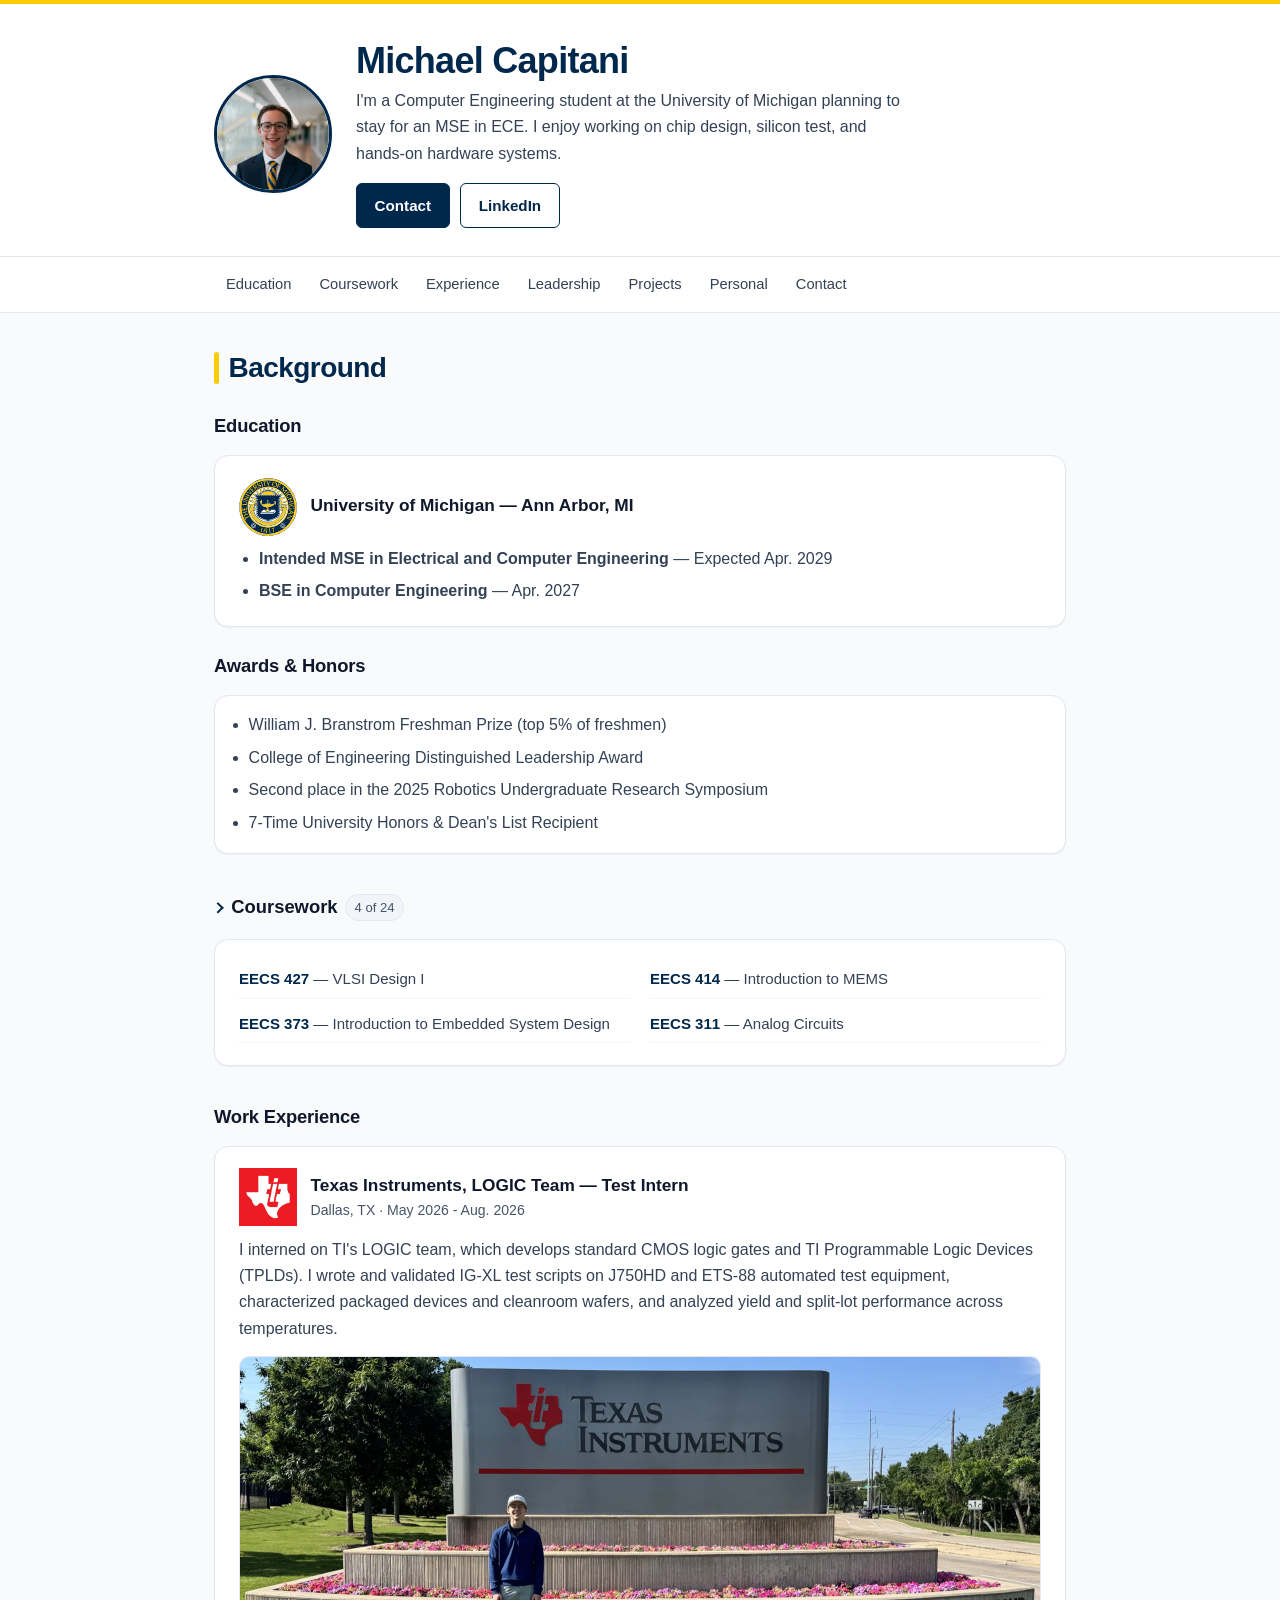
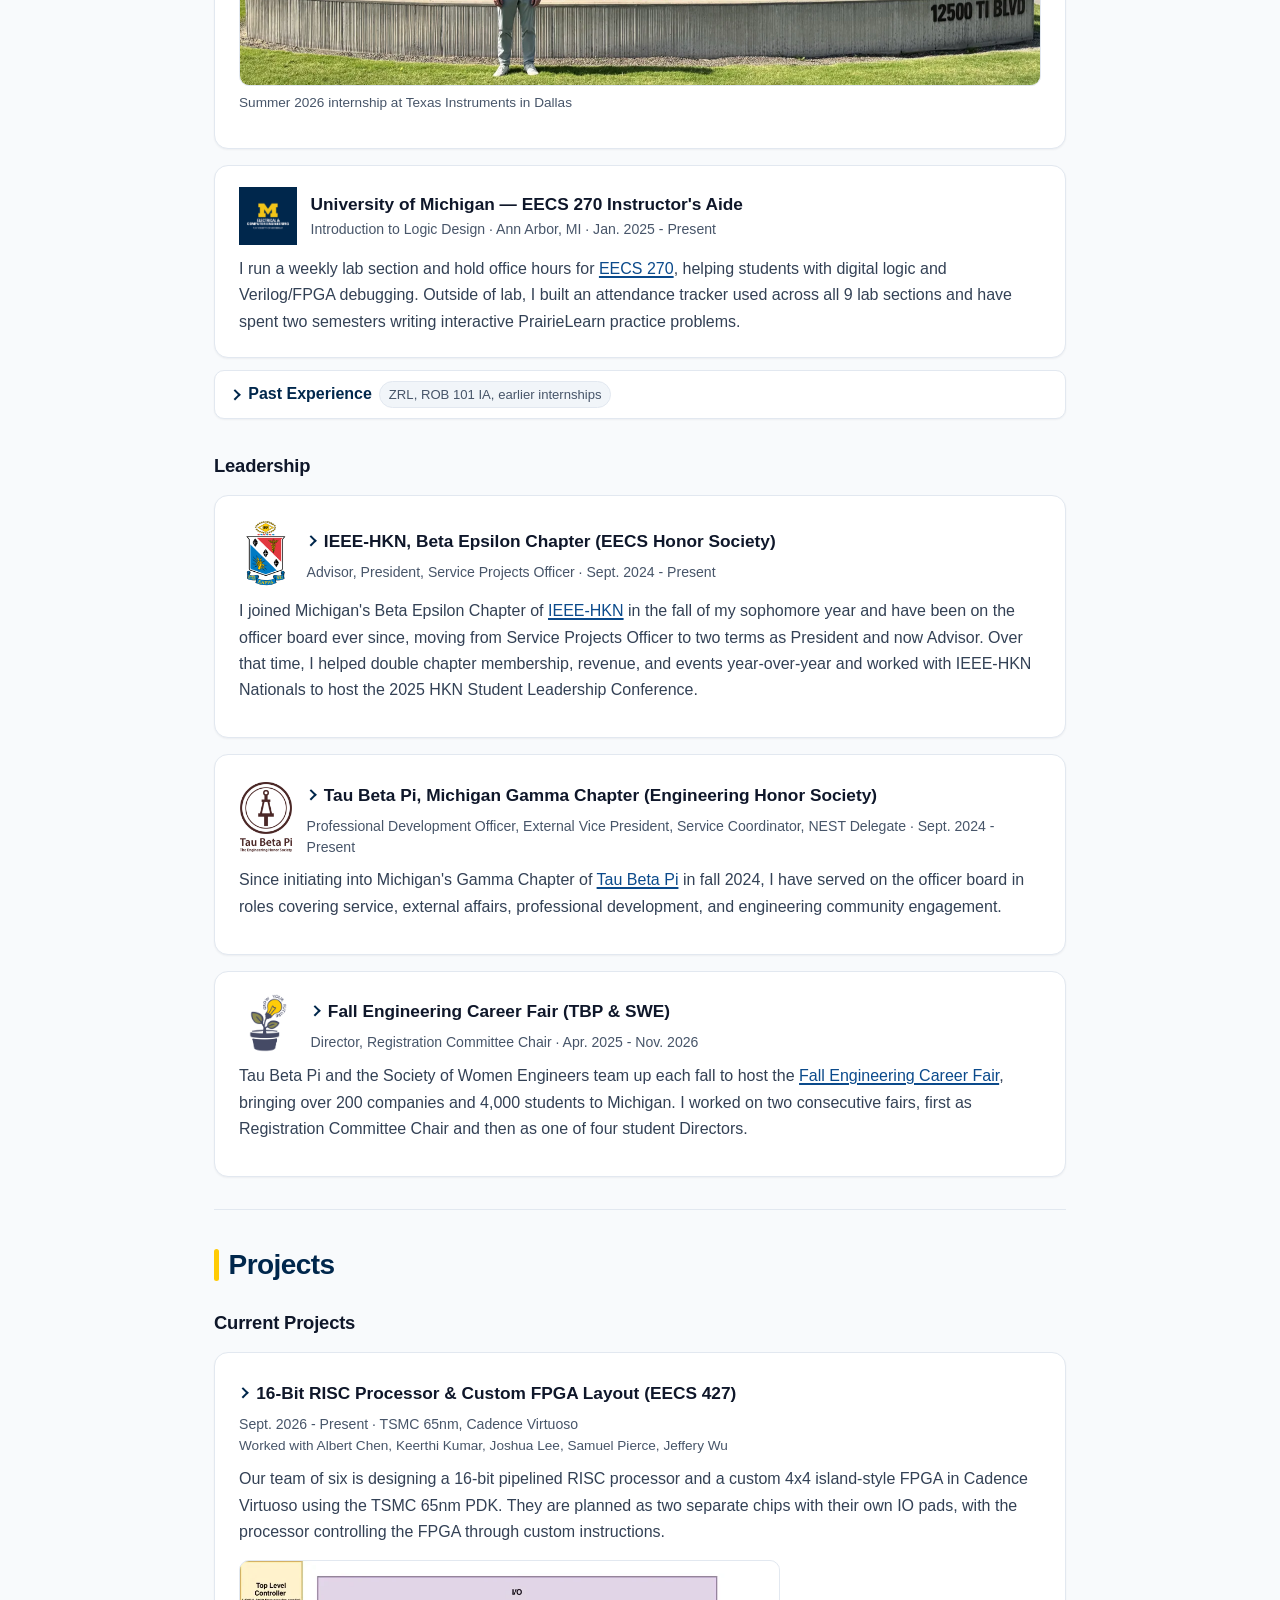
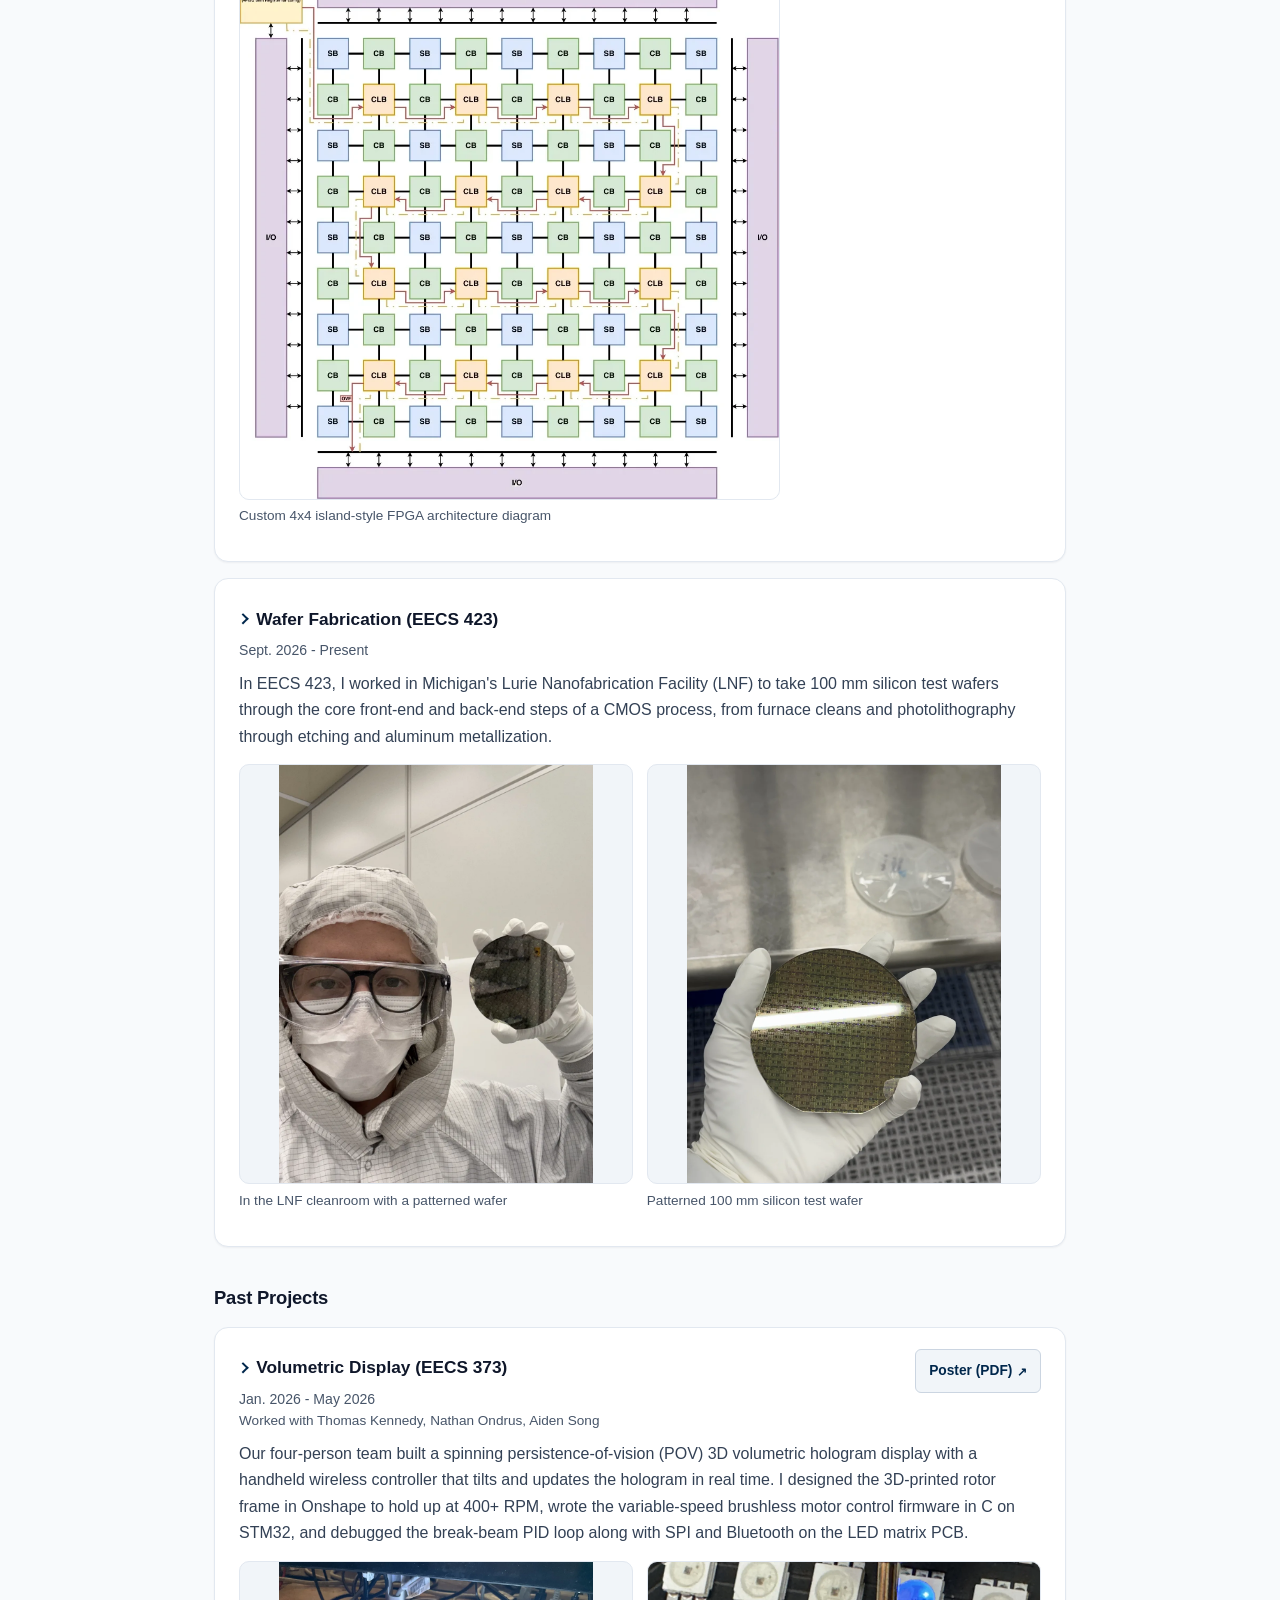
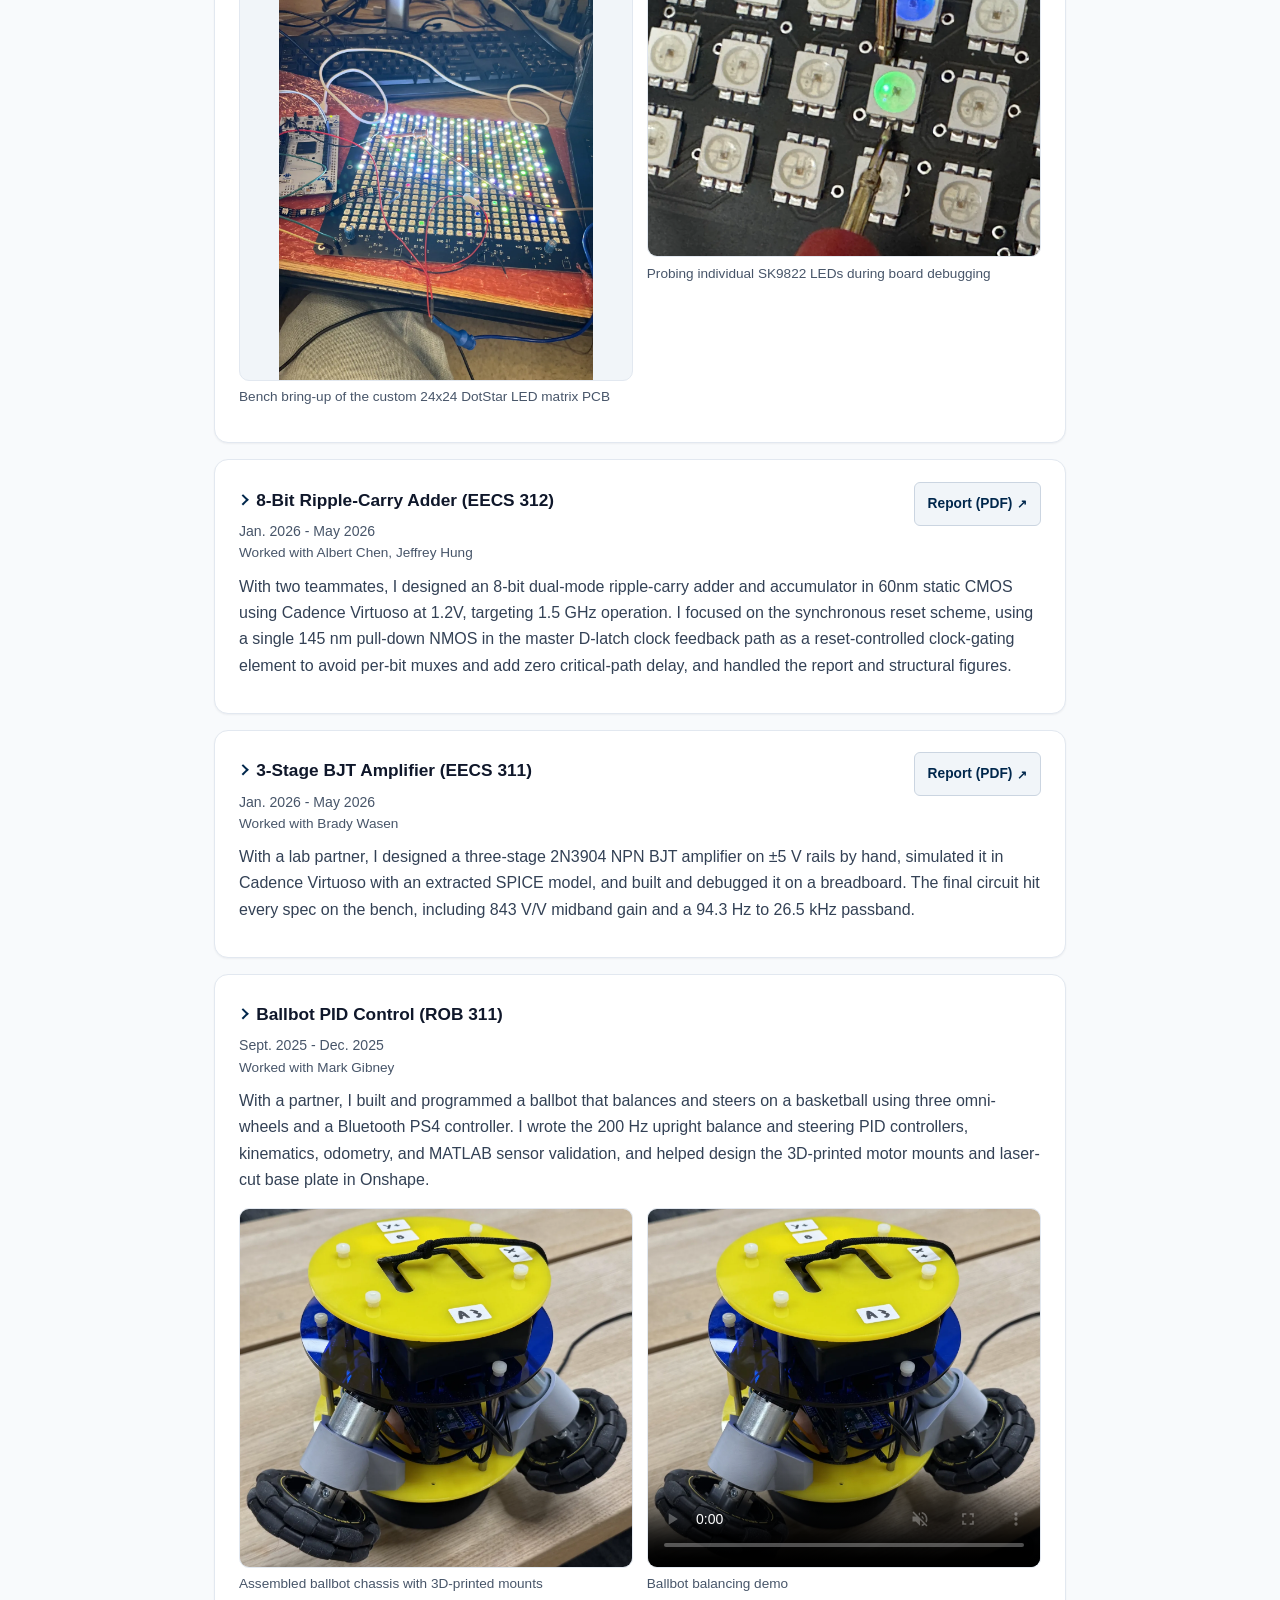
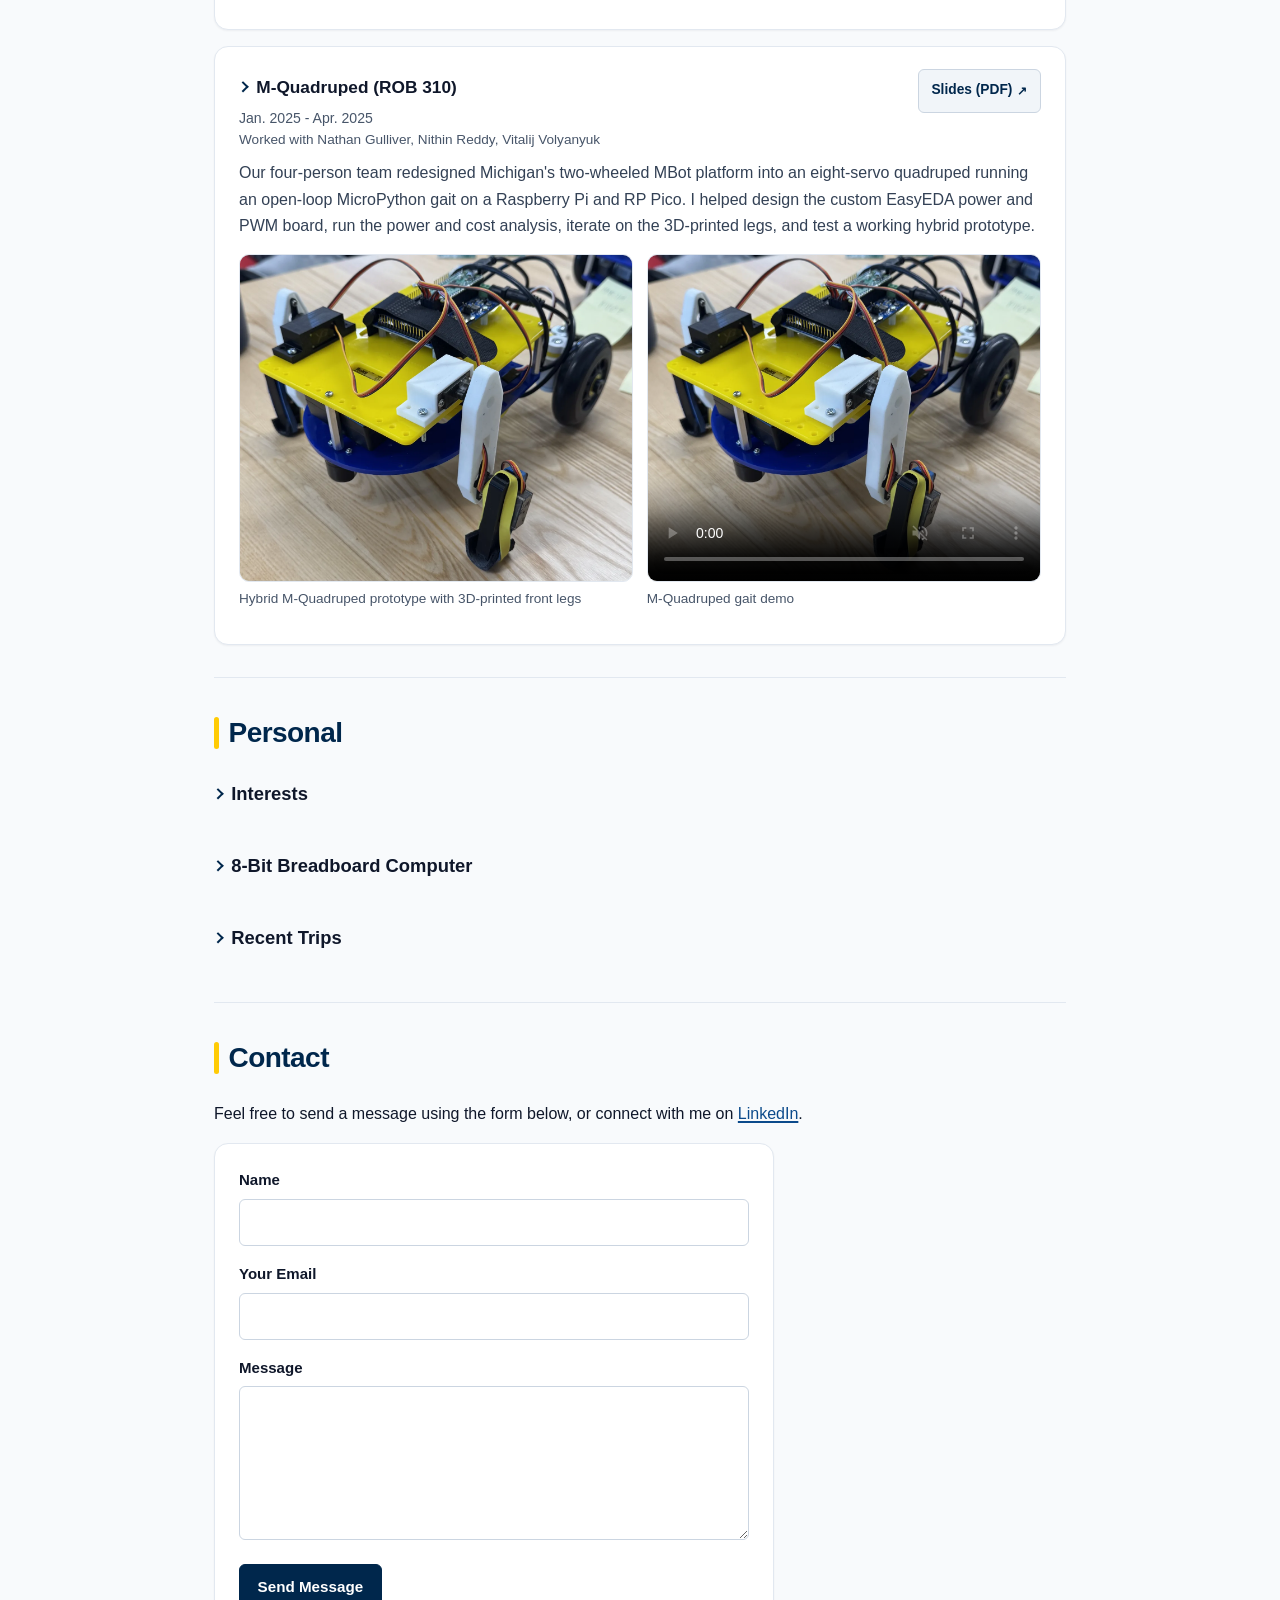
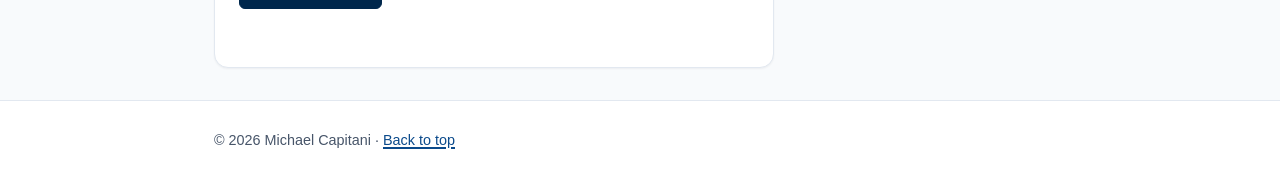
==== commit eeb4b211: "Group coursework, collapse Personal items, add cache-busting and mobile touch polish" ====
--- a/index.html
+++ b/index.html
@@ -54,7 +54,7 @@
   </script>
 
   <link rel="icon" type="image/svg+xml" href="favicon.svg" />
-  <link rel="stylesheet" href="styles.css" />
+  <link rel="stylesheet" href="styles.css?v=2" />
 </head>
 <body>
   <a class="skip-link" href="#main-content">Skip to main content</a>
@@ -121,37 +121,58 @@
       <!-- Coursework -->
       <div id="coursework" class="subsection">
         <h3 class="heading-toggle-wrap">
-          <button type="button" class="expand-trigger" aria-expanded="false" aria-controls="coursework-more">
+          <button type="button" class="expand-trigger" aria-expanded="false" aria-controls="coursework-more" data-swap-target="coursework-summary">
             <span>Coursework</span>
-            <span class="expand-hint" data-closed="4 of 20" data-open="All 20">4 of 20</span>
+            <span class="expand-hint" data-closed="4 of 24" data-open="All 24">4 of 24</span>
           </button>
         </h3>
         <div class="entry coursework-card">
-          <ul class="course-list">
+          <ul id="coursework-summary" class="course-list">
             <li><strong>EECS 427</strong> — VLSI Design I</li>
             <li><strong>EECS 414</strong> — Introduction to MEMS</li>
             <li><strong>EECS 373</strong> — Introduction to Embedded System Design</li>
             <li><strong>EECS 311</strong> — Analog Circuits</li>
           </ul>
-          <div id="coursework-more" class="expand-panel" hidden>
-            <ul class="course-list course-list-more">
-              <li><strong>EECS 423</strong> — Micro/Nano Device Fabrication and Characterization</li>
-              <li><strong>EECS 370</strong> — Introduction to Computer Architecture</li>
-              <li><strong>EECS 312</strong> — Digital Integrated Circuits</li>
-              <li><strong>EECS 301</strong> — Probabilistic Methods in Engineering</li>
-              <li><strong>EECS 281</strong> — Data Structures and Algorithms</li>
-              <li><strong>EECS 280</strong> — Programming and Introductory Data Structures</li>
-              <li><strong>EECS 270</strong> — Introduction to Logic Design</li>
-              <li><strong>EECS 216</strong> — Introduction to Signals and Systems</li>
-              <li><strong>EECS 215</strong> — Introduction to Electronic Circuits</li>
-              <li><strong>EECS 203</strong> — Discrete Mathematics</li>
-              <li><strong>ROB 415</strong> — Robot Control</li>
-              <li><strong>ROB 311</strong> — How to Build Robots and Make Them Move</li>
-              <li><strong>ROB 310</strong> — Robot Sensors and Signals</li>
-              <li><strong>ROB 101</strong> — Computational Linear Algebra</li>
-              <li><strong>ENTR 408</strong> — Patent Law</li>
-              <li><strong>ENTR 407</strong> — Entrepreneurship Hour</li>
-            </ul>
+          <div id="coursework-more" class="expand-panel course-groups" hidden>
+            <div class="course-group">
+              <h4>Planned Coursework</h4>
+              <ul class="course-list">
+                <li><strong>EECS 627</strong> — VLSI Design II</li>
+                <li><strong>EECS 598</strong> — Chip Tapeout</li>
+                <li><strong>EECS 478</strong> — Logic Circuit Synthesis &amp; Optimization</li>
+                <li><strong>ECE 515</strong> — Integrated Microsystems</li>
+              </ul>
+            </div>
+            <div class="course-group">
+              <h4>Current Coursework</h4>
+              <ul class="course-list">
+                <li><strong>EECS 427</strong> — VLSI Design I</li>
+                <li><strong>EECS 423</strong> — Micro/Nano Device Fabrication and Characterization</li>
+                <li><strong>EECS 414</strong> — Introduction to MEMS</li>
+                <li><strong>ENTR 408</strong> — Patent Law</li>
+                <li><strong>ENTR 407</strong> — Entrepreneurship Hour</li>
+              </ul>
+            </div>
+            <div class="course-group">
+              <h4>Past Relevant Coursework</h4>
+              <ul class="course-list">
+                <li><strong>EECS 373</strong> — Introduction to Embedded System Design</li>
+                <li><strong>EECS 370</strong> — Introduction to Computer Architecture</li>
+                <li><strong>EECS 312</strong> — Digital Integrated Circuits</li>
+                <li><strong>EECS 311</strong> — Analog Circuits</li>
+                <li><strong>EECS 301</strong> — Probabilistic Methods in Engineering</li>
+                <li><strong>EECS 281</strong> — Data Structures and Algorithms</li>
+                <li><strong>EECS 280</strong> — Programming and Introductory Data Structures</li>
+                <li><strong>EECS 270</strong> — Introduction to Logic Design</li>
+                <li><strong>EECS 216</strong> — Introduction to Signals and Systems</li>
+                <li><strong>EECS 215</strong> — Introduction to Electronic Circuits</li>
+                <li><strong>EECS 203</strong> — Discrete Mathematics</li>
+                <li><strong>ROB 415</strong> — Robot Control</li>
+                <li><strong>ROB 311</strong> — How to Build Robots and Make Them Move</li>
+                <li><strong>ROB 310</strong> — Robot Sensors and Signals</li>
+                <li><strong>ROB 101</strong> — Computational Linear Algebra</li>
+              </ul>
+            </div>
           </div>
         </div>
       </div>
@@ -451,20 +472,6 @@
               </div>
             </div>
           </article>
-
-          <article class="project-card" id="project-breadboard-computer">
-            <div class="entry-header">
-              <h4>8-Bit Breadboard Computer</h4>
-              <p class="meta">Personal Project · In Progress</p>
-            </div>
-            <p>On the side, I'm building Ben Eater's 8-bit breadboard computer from scratch out of 74LS-series logic ICs to get hands-on with how a CPU works down at the wire and gate level. So far I've wired up the 555-timer clock module, registers, and ALU on breadboards.</p>
-            <div class="media-gallery">
-              <figure class="media-item media-contain">
-                <img src="assets/media/projects/breadboard-computer/breadboards.webp" alt="Overhead view of wired 8-bit breadboard computer modules including the clock, registers, and ALU" width="1050" height="1400" loading="lazy" />
-                <figcaption>Clock module, registers, and ALU wired on breadboards</figcaption>
-              </figure>
-            </div>
-          </article>
         </div>
       </div>
 
@@ -616,9 +623,44 @@
     <section id="personal" class="section">
       <h2>Personal</h2>
 
+      <div id="interests" class="subsection">
+        <h3 class="heading-toggle-wrap">
+          <button type="button" class="expand-trigger" aria-expanded="false" aria-controls="interests-list">
+            <span>Interests</span>
+          </button>
+        </h3>
+        <ul id="interests-list" class="trip-list" hidden>
+          <li>Cooking</li>
+          <li>Rock Climbing</li>
+          <li>Garfield</li>
+        </ul>
+      </div>
+
+      <div id="project-breadboard-computer" class="subsection">
+        <h3 class="heading-toggle-wrap">
+          <button type="button" class="expand-trigger" aria-expanded="false" aria-controls="breadboard-computer-body">
+            <span>8-Bit Breadboard Computer</span>
+          </button>
+        </h3>
+        <article id="breadboard-computer-body" class="entry expand-panel" hidden>
+          <p class="meta">Personal Project · In Progress</p>
+          <p>On the side, I'm building Ben Eater's 8-bit breadboard computer from scratch out of 74LS-series logic ICs to get hands-on with how a CPU works down at the wire and gate level. So far I've wired up the 555-timer clock module, registers, and ALU on breadboards.</p>
+          <div class="media-gallery">
+            <figure class="media-item media-contain">
+              <img src="assets/media/projects/breadboard-computer/breadboards.webp" alt="Overhead view of wired 8-bit breadboard computer modules including the clock, registers, and ALU" width="1050" height="1400" loading="lazy" />
+              <figcaption>Clock module, registers, and ALU wired on breadboards</figcaption>
+            </figure>
+          </div>
+        </article>
+      </div>
+
       <div id="recent-trips" class="subsection">
-        <h3>Recent Trips</h3>
-        <ul class="trip-list">
+        <h3 class="heading-toggle-wrap">
+          <button type="button" class="expand-trigger" aria-expanded="false" aria-controls="recent-trips-list">
+            <span>Recent Trips</span>
+          </button>
+        </h3>
+        <ul id="recent-trips-list" class="trip-list" hidden>
           <li><strong>Oct. 2026</strong> — Tucson, Arizona (2026 TBP National Convention)</li>
           <li><strong>Oct. 2026</strong> — Mackinac Island, Michigan</li>
           <li><strong>Aug. 2026</strong> — Traverse City, Michigan</li>
@@ -627,14 +669,7 @@
           <li><strong>Mar. 2026</strong> — Grand Cayman, Cayman Islands</li>
           <li><strong>Nov. 2025</strong> — Albuquerque, New Mexico (2025 TBP National Convention)</li>
         </ul>
-        <!--
-        <div class="media-placeholder" aria-label="Future trip photos placeholder">
-          Optional trip photos — add images in <code>assets/media/personal/trips/</code>
-        </div>
-        -->
-      </div>
-
-      <!-- Room for additional personal subsections later -->
+      </div>
     </section>
 
     <!-- ==================== CONTACT ==================== -->
@@ -694,8 +729,8 @@
     </div>
   </dialog>
 
-  <script src="contact.js" defer></script>
-  <script src="expand.js" defer></script>
-  <script src="lightbox.js" defer></script>
+  <script src="contact.js?v=2" defer></script>
+  <script src="expand.js?v=2" defer></script>
+  <script src="lightbox.js?v=2" defer></script>
 </body>
 </html>
--- a/styles.css
+++ b/styles.css
@@ -228,8 +228,8 @@
 .site-nav a {
   display: inline-flex;
   align-items: center;
-  min-height: 40px;
-  padding: 0.35rem 0.7rem;
+  min-height: 44px;
+  padding: 0.4rem 0.75rem;
   border-radius: var(--radius-sm);
   color: var(--ink-secondary);
   font-size: 0.92rem;
@@ -369,13 +369,18 @@
   color: var(--ink);
 }
 
-.entry-header .meta {
+.entry-header .meta,
+.entry > .meta {
   margin: 0;
   color: var(--muted);
   font-size: 0.88rem;
   line-height: 1.45;
 }
 
+.entry > .meta {
+  margin-bottom: 0.65rem;
+}
+
 .entry-header .meta-teammates {
   margin-top: 0.12rem;
   font-size: 0.85rem;
@@ -391,8 +396,9 @@
   align-items: center;
   flex-wrap: wrap;
   gap: 0.45rem;
-  margin: 0;
-  padding: 0.15rem 0;
+  margin: -0.25rem 0;
+  padding: 0.4rem 0;
+  min-height: 44px;
   border: none;
   background: transparent;
   color: inherit;
@@ -584,6 +590,24 @@
 
 .course-list-more {
   margin-top: 0.75rem !important;
+}
+
+.course-list[hidden],
+.trip-list[hidden] {
+  display: none;
+}
+
+.course-groups {
+  display: flex;
+  flex-direction: column;
+  gap: 1.15rem;
+}
+
+.course-group h4 {
+  margin: 0 0 0.45rem;
+  font-size: 0.96rem;
+  color: var(--navy);
+  letter-spacing: -0.01em;
 }
 
 /* Collapsible Sections (<details>) */
@@ -708,8 +732,8 @@
   display: inline-flex;
   align-items: center;
   gap: 0.3rem;
-  min-height: 36px;
-  padding: 0.3rem 0.75rem;
+  min-height: 44px;
+  padding: 0.35rem 0.8rem;
   border: 1px solid var(--border-strong);
   border-radius: var(--radius-sm);
   background: var(--surface-subtle);
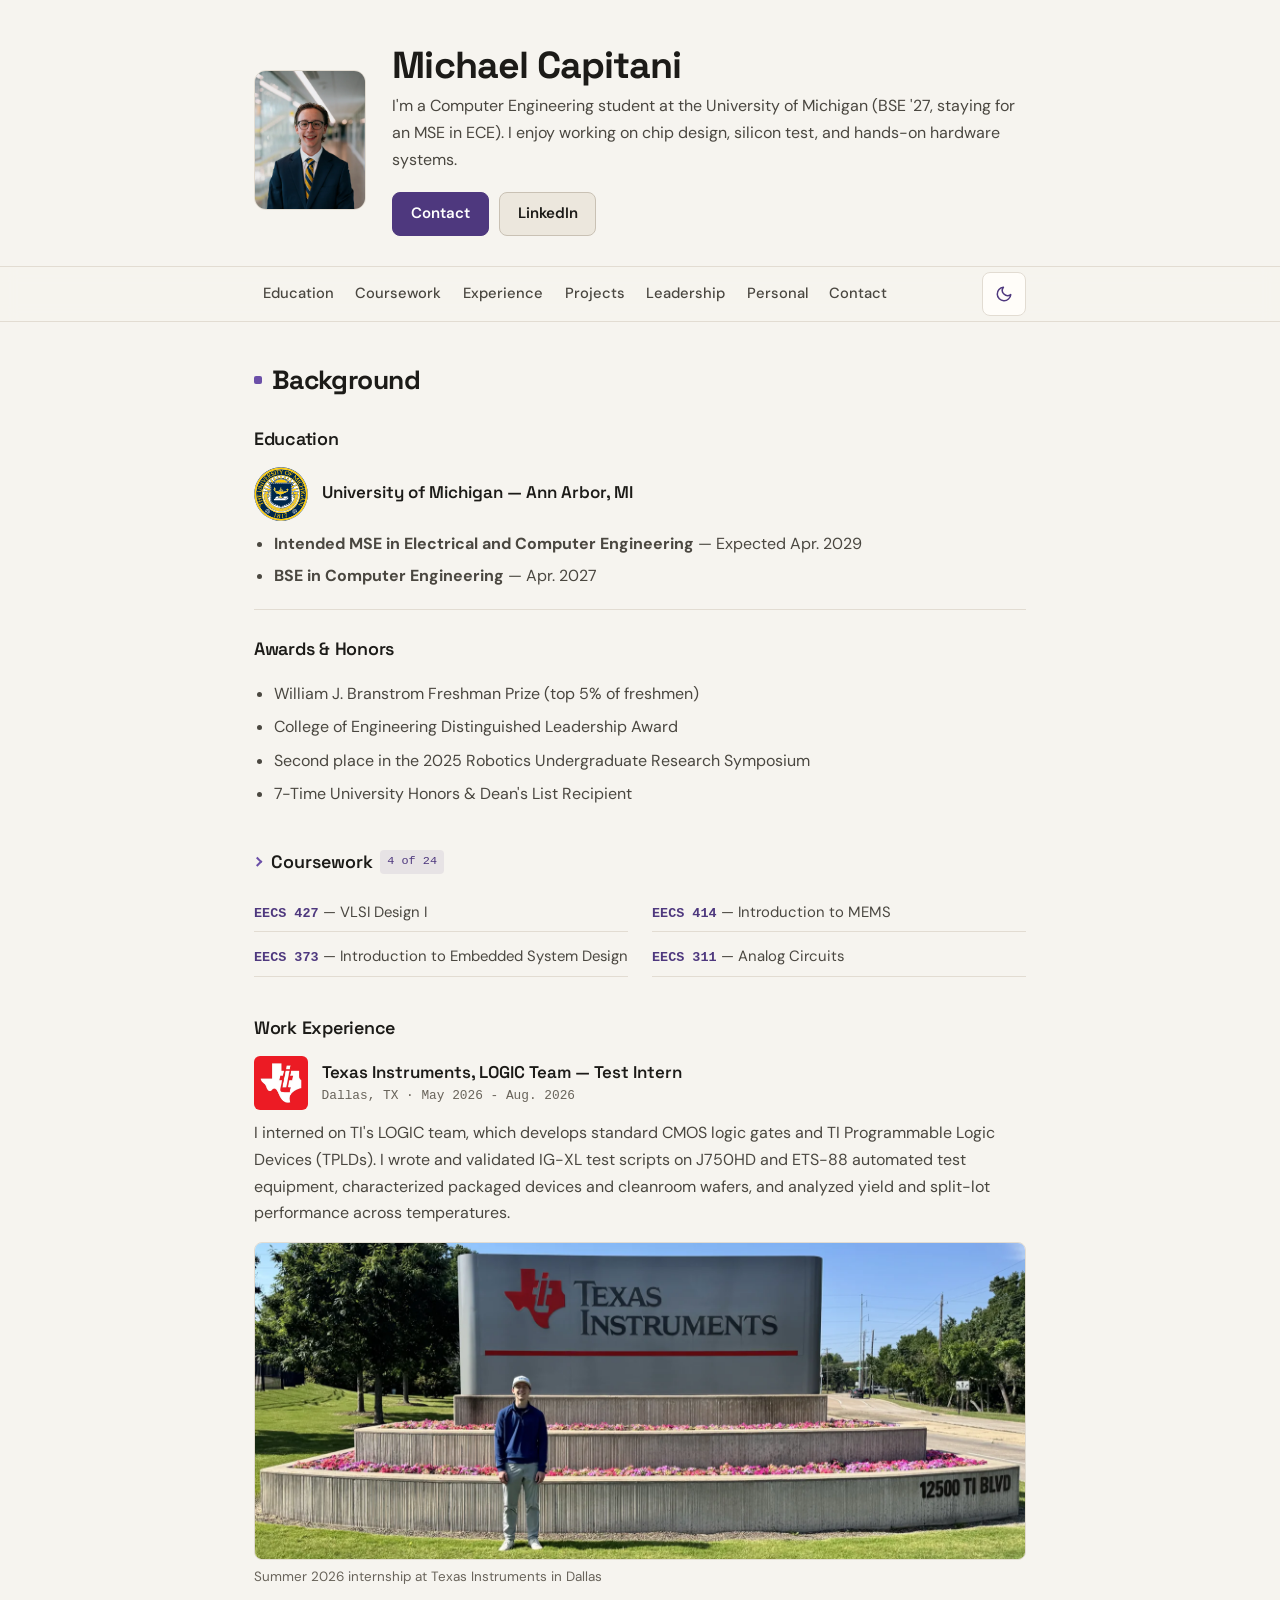
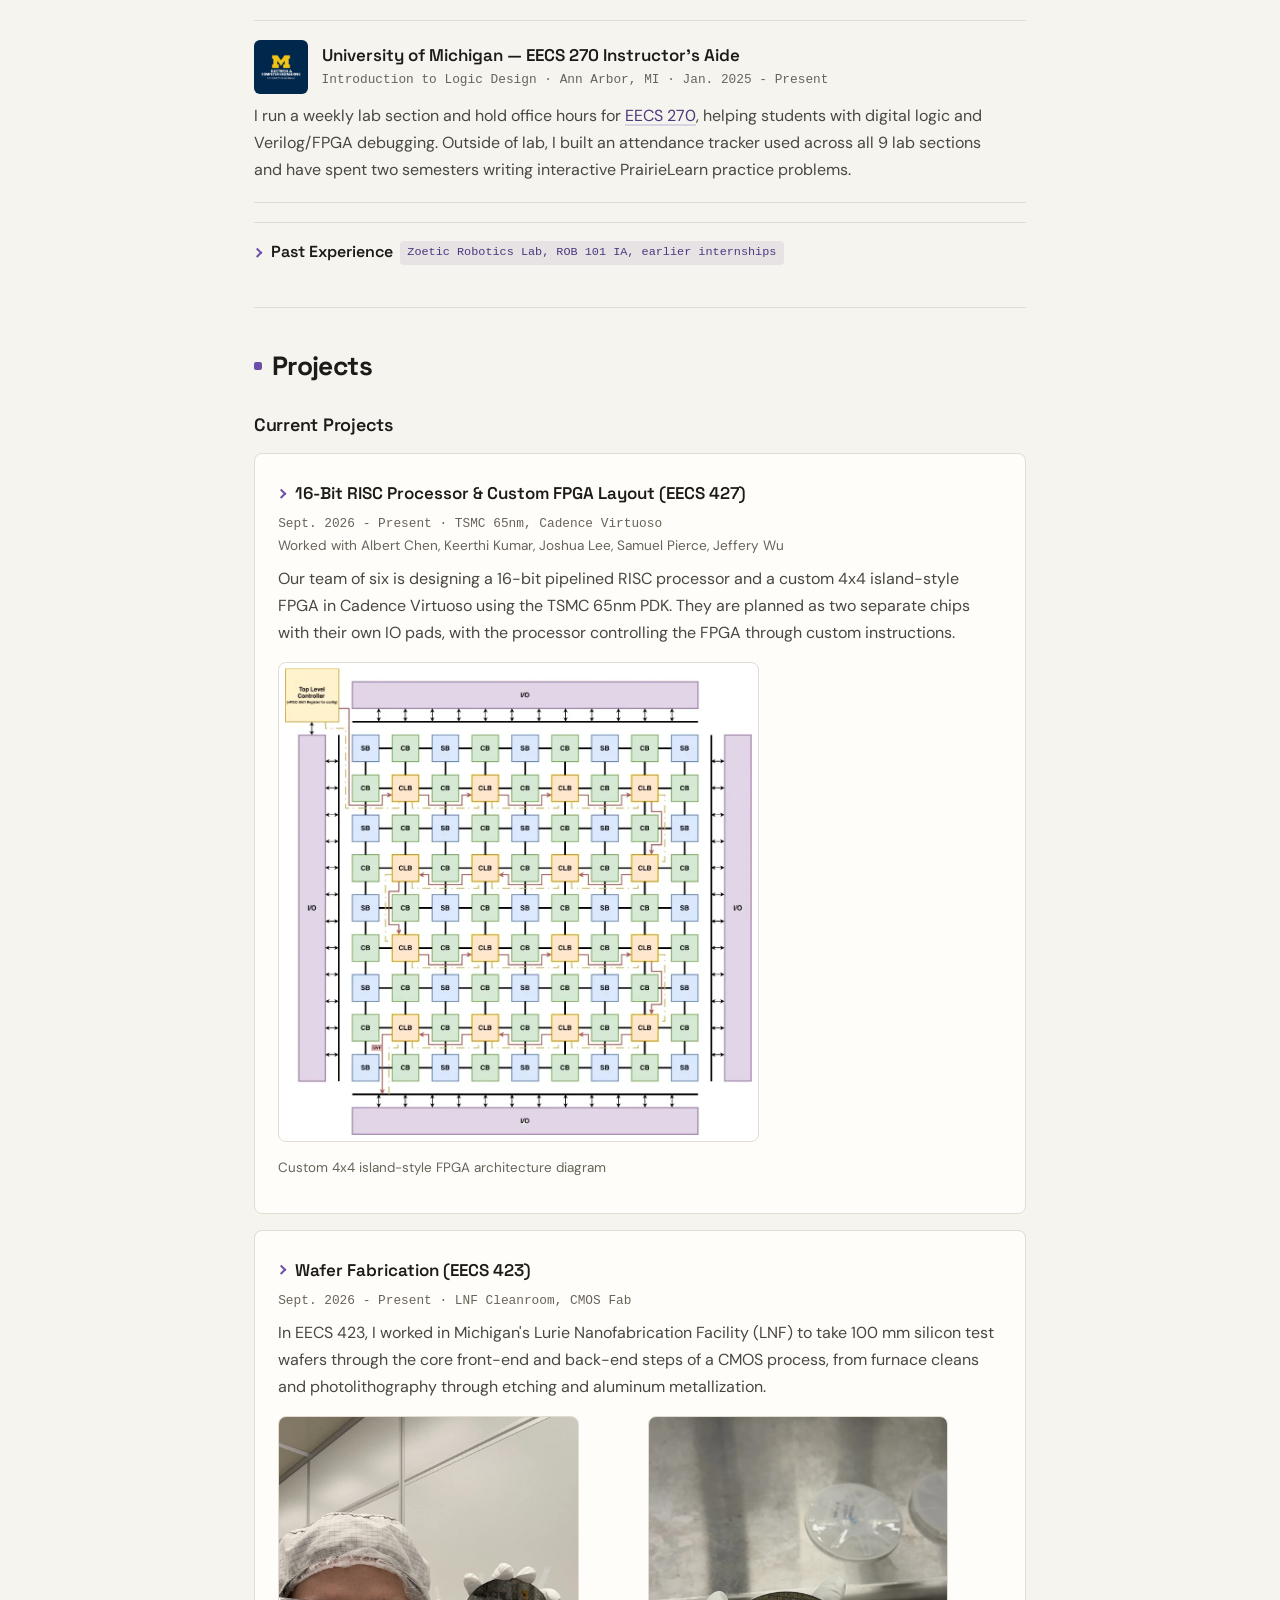
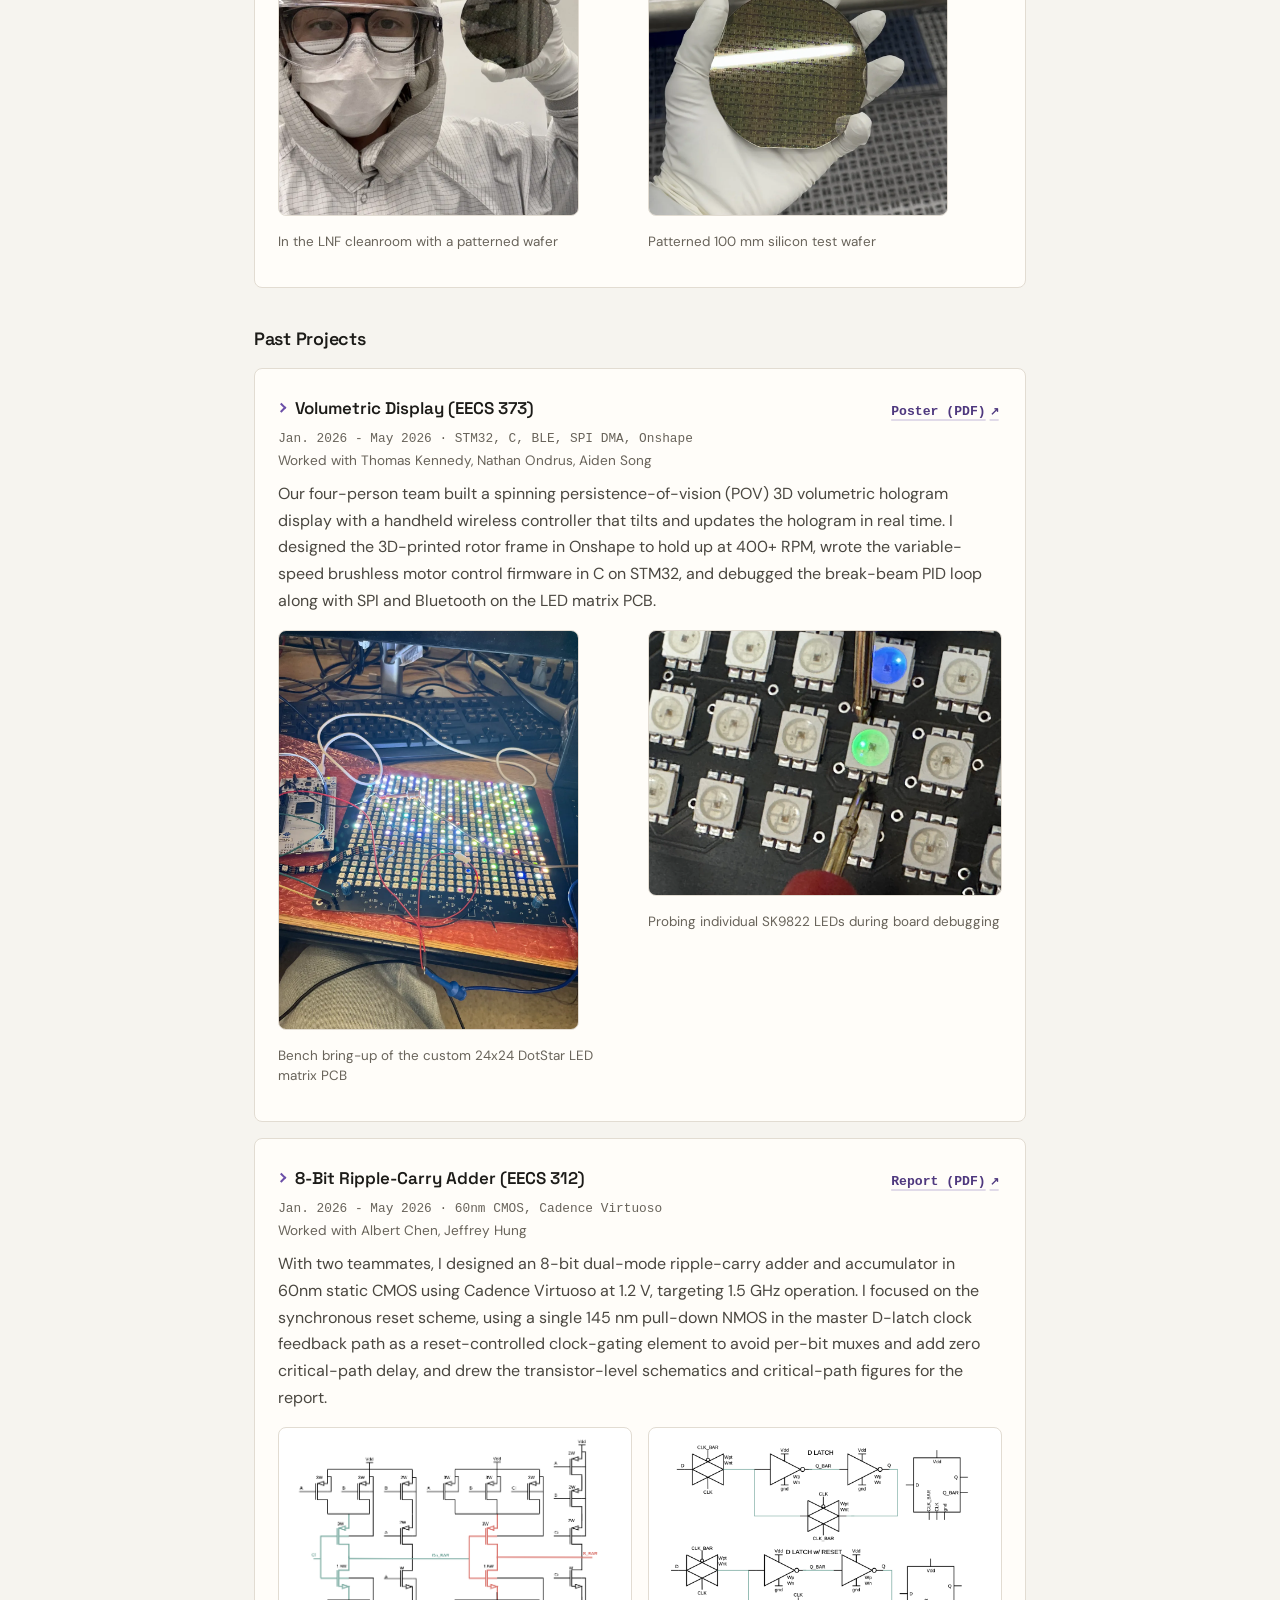
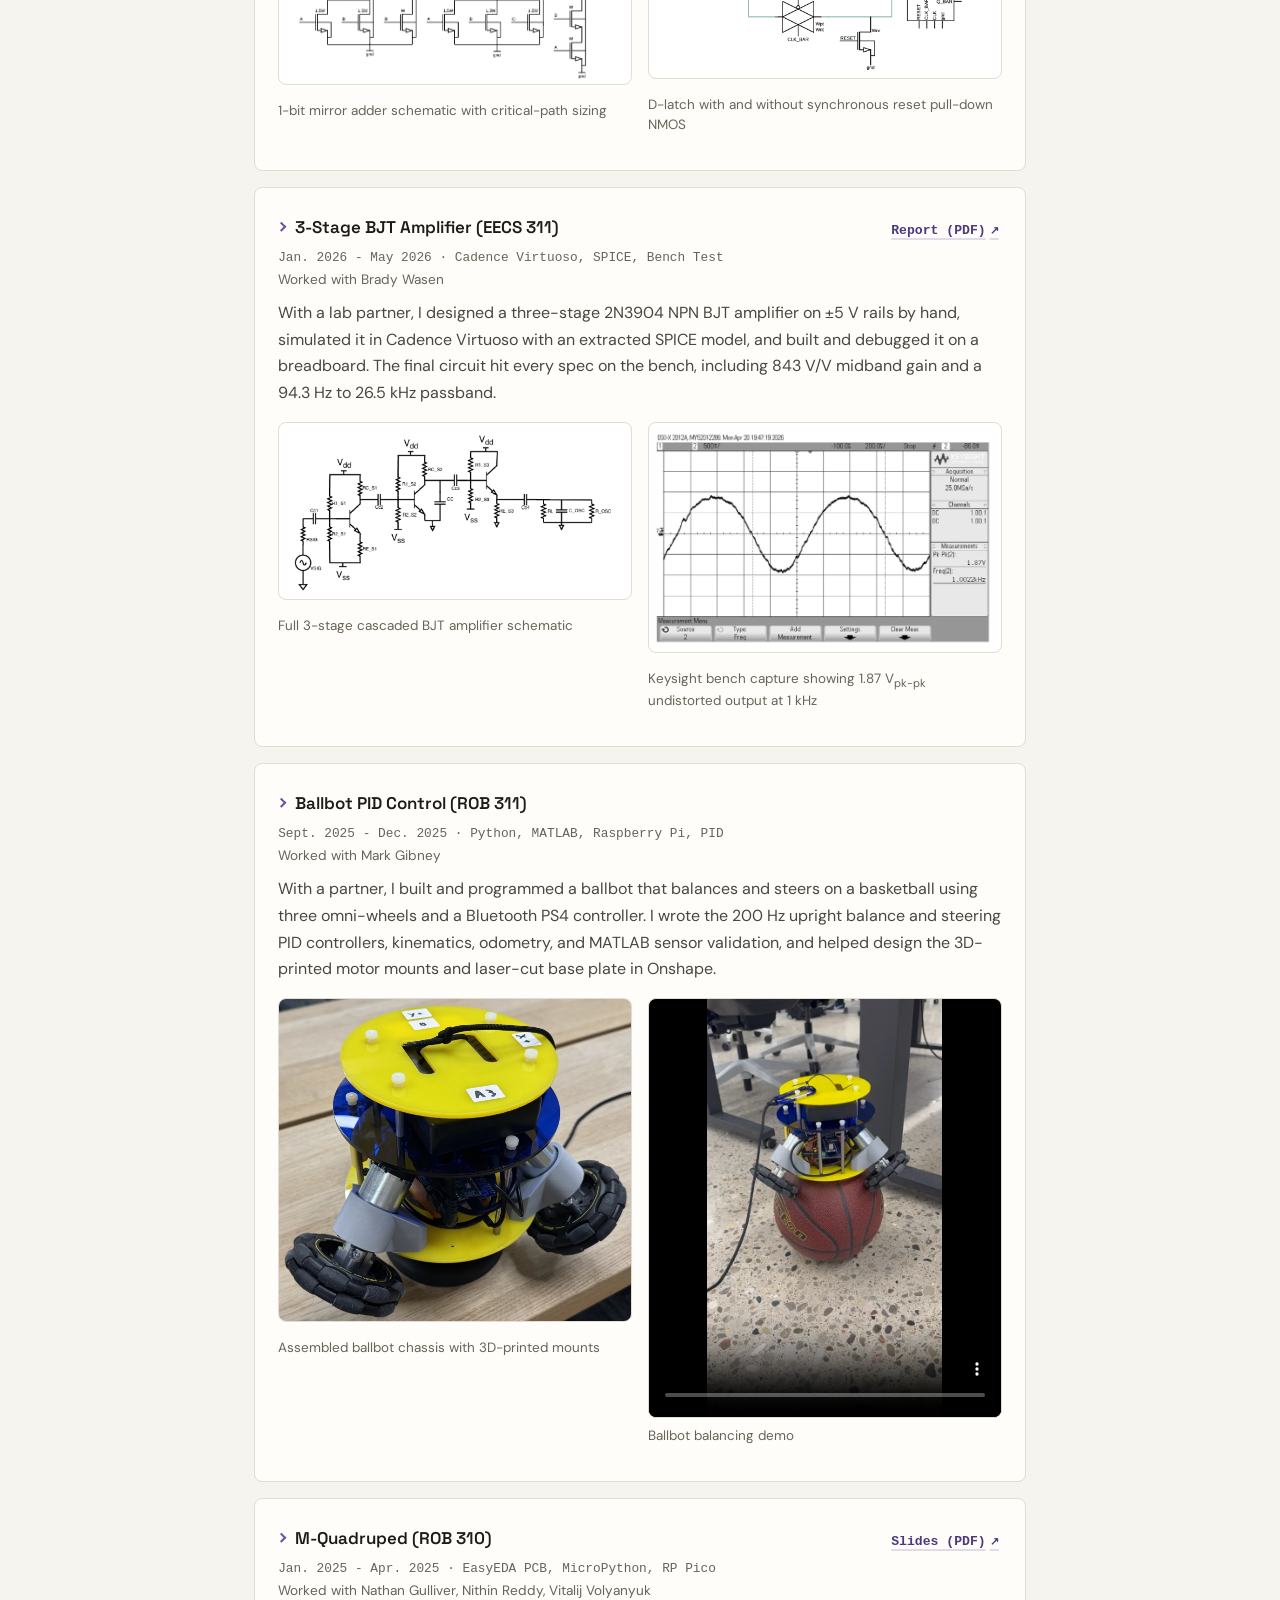
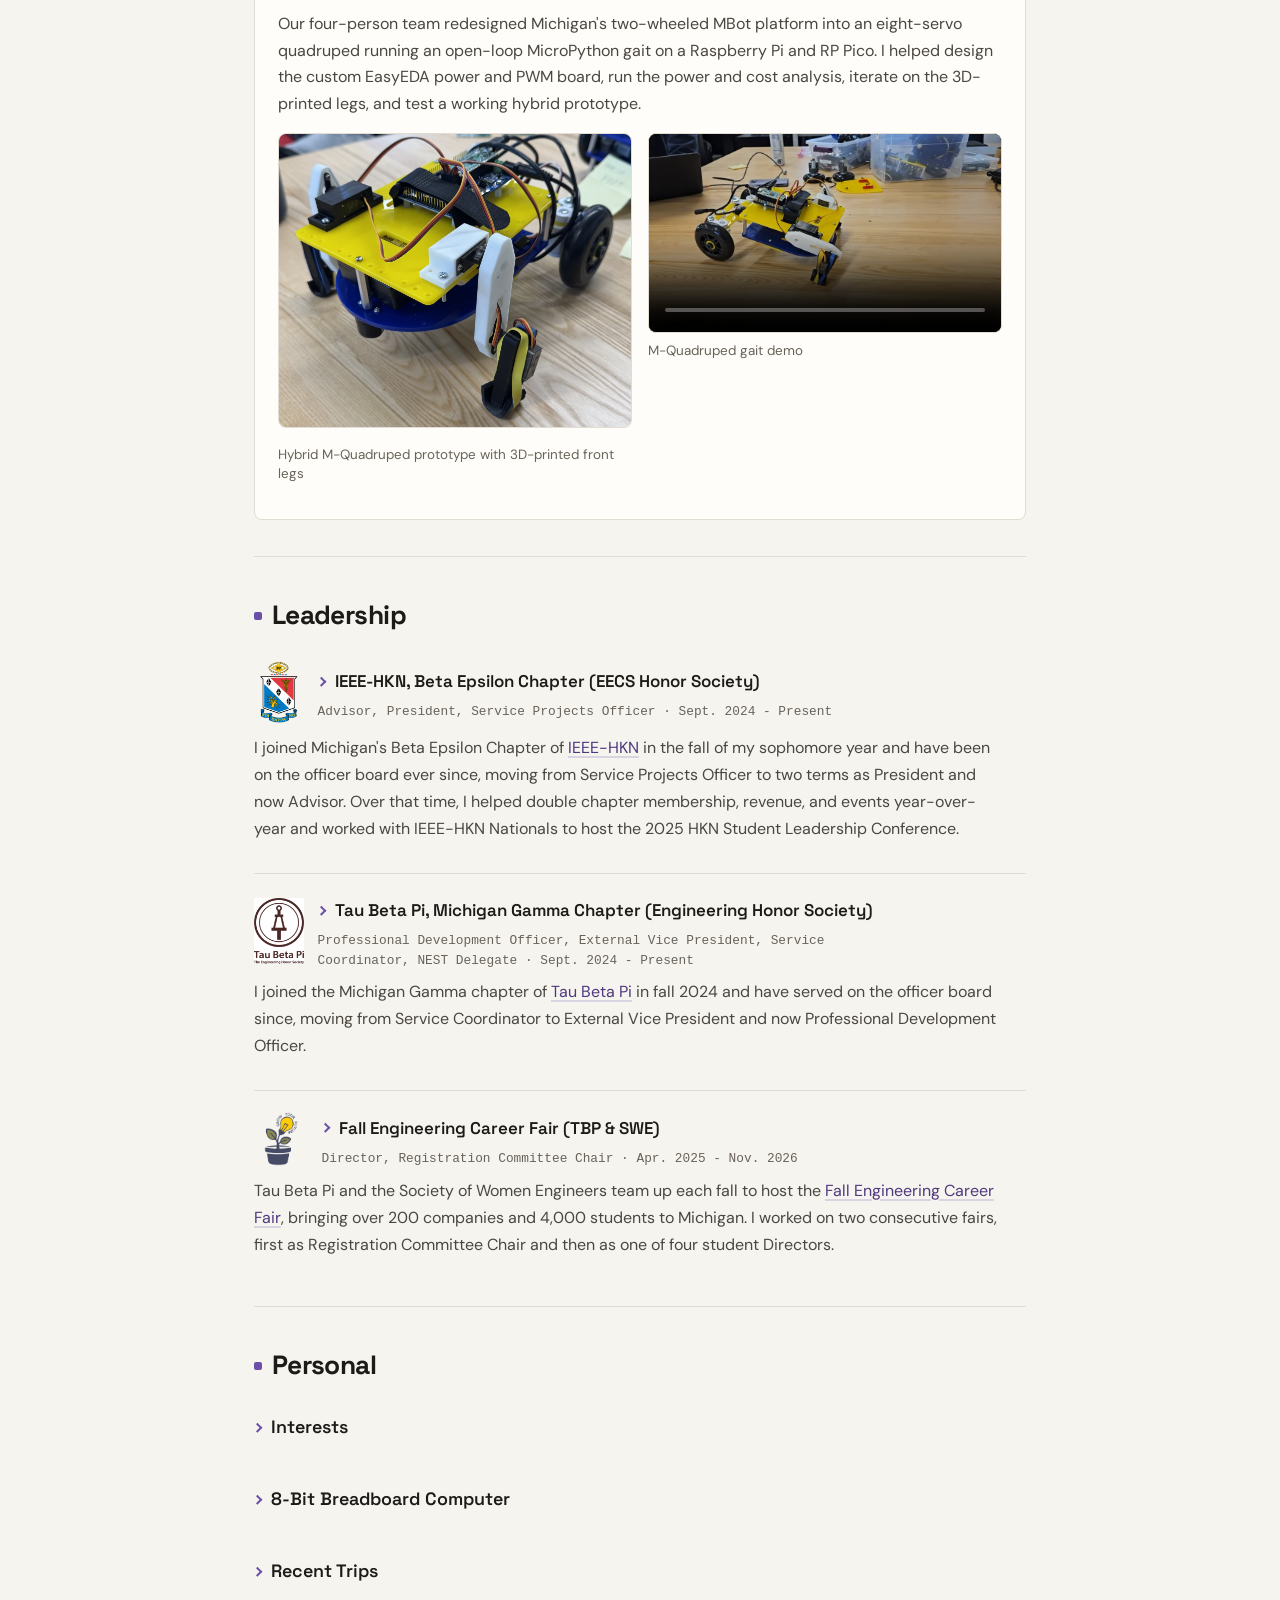
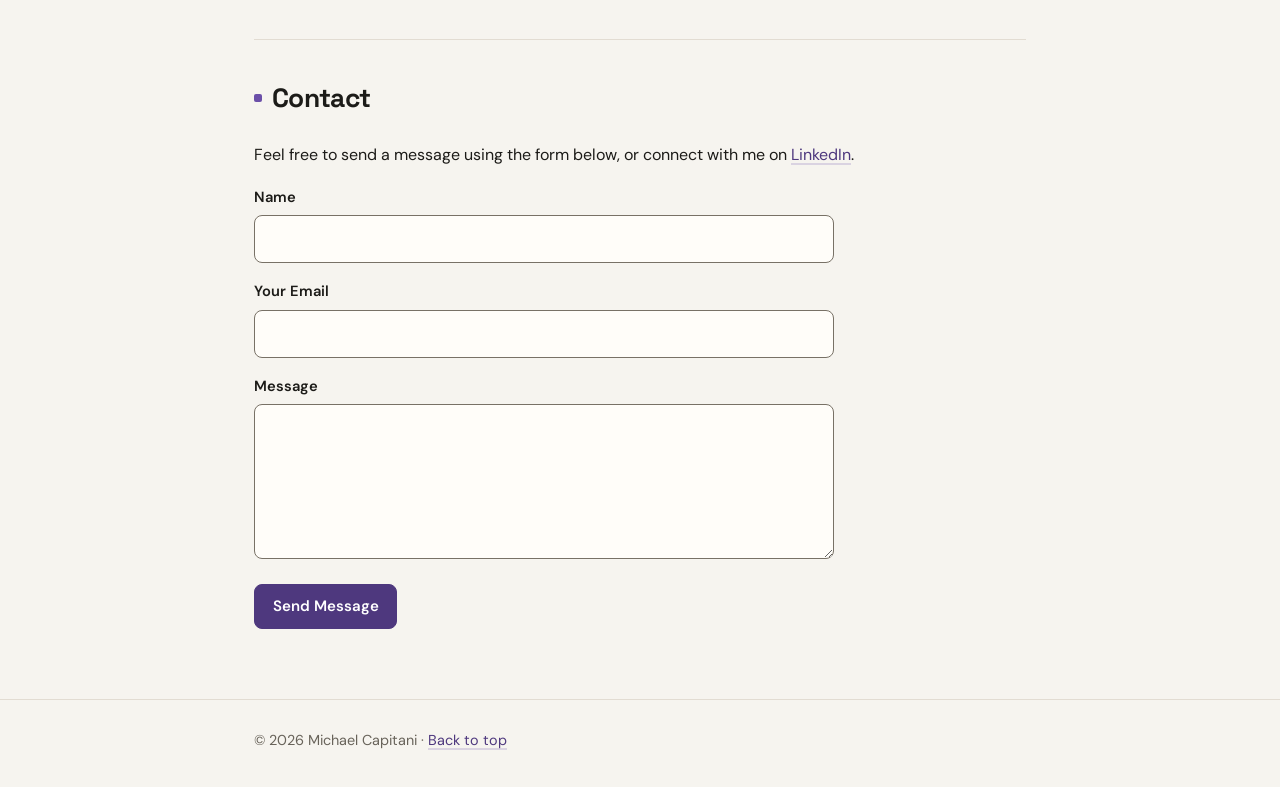
==== commit a41539ea: "Redesign site with warm light/slate-blue dark theme, PDF figures, video optimization, and accessibil" ====
--- a/index.html
+++ b/index.html
@@ -3,6 +3,9 @@
 <head>
   <meta charset="UTF-8" />
   <meta name="viewport" content="width=device-width, initial-scale=1.0" />
+  <meta name="color-scheme" content="light dark" />
+  <meta name="theme-color" content="#f6f4ef" media="(prefers-color-scheme: light)" />
+  <meta name="theme-color" content="#0b111b" media="(prefers-color-scheme: dark)" />
   <title>Michael Capitani — Computer Engineering, University of Michigan</title>
   <meta name="description" content="Michael Capitani is a Computer Engineering student at the University of Michigan working on VLSI chip design, silicon test, and hands-on hardware systems." />
   <meta name="author" content="Michael Capitani" />
@@ -10,6 +13,7 @@
 
   <!-- Open Graph / Social Previews -->
   <meta property="og:type" content="website" />
+  <meta property="og:locale" content="en_US" />
   <meta property="og:site_name" content="Michael Capitani" />
   <meta property="og:title" content="Michael Capitani — Computer Engineering, University of Michigan" />
   <meta property="og:description" content="Michael Capitani is a Computer Engineering student at the University of Michigan working on VLSI chip design, silicon test, and hands-on hardware systems." />
@@ -22,6 +26,7 @@
   <meta name="twitter:title" content="Michael Capitani — Computer Engineering, University of Michigan" />
   <meta name="twitter:description" content="Michael Capitani is a Computer Engineering student at the University of Michigan working on VLSI chip design, silicon test, and hands-on hardware systems." />
   <meta name="twitter:image" content="https://michaelcapitani.github.io/assets/media/og-image.jpg" />
+  <meta name="twitter:image:alt" content="Michael Capitani — Computer Engineering, University of Michigan" />
 
   <!-- Structured Data (Person) -->
   <script type="application/ld+json">
@@ -38,10 +43,6 @@
         "@type": "CollegeOrUniversity",
         "name": "University of Michigan"
       },
-      "alumniOf": {
-        "@type": "CollegeOrUniversity",
-        "name": "University of Michigan"
-      },
       "jobTitle": "Computer Engineering Student",
       "knowsAbout": [
         "VLSI Design",
@@ -54,7 +55,20 @@
   </script>
 
   <link rel="icon" type="image/svg+xml" href="favicon.svg" />
-  <link rel="stylesheet" href="styles.css?v=2" />
+  <link rel="icon" type="image/png" sizes="48x48" href="favicon-48.png" />
+  <link rel="apple-touch-icon" sizes="180x180" href="apple-touch-icon.png" />
+
+  <link rel="preconnect" href="https://fonts.googleapis.com" />
+  <link rel="preconnect" href="https://fonts.gstatic.com" crossorigin />
+  <link rel="stylesheet" href="https://fonts.googleapis.com/css2?family=DM+Sans:ital,opsz,wght@0,9..40,400..700;1,9..40,400&family=Space+Grotesk:wght@500;600;700&display=swap" />
+
+  <script>
+    try {
+      var t = localStorage.getItem("theme");
+      if (t === "dark" || t === "light") document.documentElement.dataset.theme = t;
+    } catch (e) {}
+  </script>
+  <link rel="stylesheet" href="styles.css?v=3" />
 </head>
 <body>
   <a class="skip-link" href="#main-content">Skip to main content</a>
@@ -63,9 +77,9 @@
     <div class="container">
       <div class="header-hero">
         <img class="header-avatar" src="assets/media/profile/headshot.webp" alt="Portrait of Michael Capitani" width="600" height="900" fetchpriority="high" />
-        <div class="header-intro-block">
+        <div>
           <h1>Michael Capitani</h1>
-          <p class="intro">I'm a Computer Engineering student at the University of Michigan planning to stay for an MSE in ECE. I enjoy working on chip design, silicon test, and hands-on hardware systems.</p>
+          <p class="intro">I'm a Computer Engineering student at the University of Michigan (BSE '27, staying for an MSE in ECE). I enjoy working on chip design, silicon test, and hands-on hardware systems.</p>
 
           <div class="header-actions">
             <a class="button button-primary" href="#contact">Contact</a>
@@ -77,18 +91,31 @@
   </header>
 
   <nav class="site-nav-bar" aria-label="Primary navigation">
-    <div class="container site-nav">
-      <a href="#education">Education</a>
-      <a href="#coursework">Coursework</a>
-      <a href="#experience">Experience</a>
-      <a href="#leadership">Leadership</a>
-      <a href="#projects">Projects</a>
-      <a href="#personal">Personal</a>
-      <a href="#contact">Contact</a>
+    <div class="container nav-shell">
+      <div class="site-nav-scroller">
+        <div class="site-nav">
+          <a href="#education">Education</a>
+          <a href="#coursework">Coursework</a>
+          <a href="#experience">Experience</a>
+          <a href="#projects">Projects</a>
+          <a href="#leadership">Leadership</a>
+          <a href="#personal">Personal</a>
+          <a href="#contact">Contact</a>
+        </div>
+      </div>
+      <button id="theme-toggle" type="button" class="theme-toggle" aria-label="Switch to dark mode" aria-pressed="false" title="Switch to dark mode">
+        <svg class="icon-moon" viewBox="0 0 24 24" fill="none" stroke="currentColor" stroke-width="2" stroke-linecap="round" stroke-linejoin="round" aria-hidden="true">
+          <path d="M21 12.79A9 9 0 1 1 11.21 3 7 7 0 0 0 21 12.79z" />
+        </svg>
+        <svg class="icon-sun" viewBox="0 0 24 24" fill="none" stroke="currentColor" stroke-width="2" stroke-linecap="round" stroke-linejoin="round" aria-hidden="true">
+          <circle cx="12" cy="12" r="4" />
+          <path d="M12 2v2M12 20v2M4.93 4.93l1.41 1.41M17.66 17.66l1.41 1.41M2 12h2M20 12h2M6.34 17.66l-1.41 1.41M19.07 4.93l-1.41 1.41" />
+        </svg>
+      </button>
     </div>
   </nav>
 
-  <main id="main-content" class="container">
+  <main id="main-content" class="container" tabindex="-1">
     <!-- ==================== BACKGROUND ==================== -->
     <section id="background" class="section">
       <h2>Background</h2>
@@ -98,7 +125,7 @@
         <h3>Education</h3>
         <article class="entry">
           <div class="entry-header entry-header-with-logo">
-            <img class="org-logo" src="assets/media/logos/umich-seal.svg" alt="" width="56" height="56" loading="lazy" />
+            <img class="org-logo" src="assets/media/logos/umich-seal.svg" alt="" width="56" height="56" decoding="async" />
             <div>
               <h4>University of Michigan — Ann Arbor, MI</h4>
             </div>
@@ -111,7 +138,7 @@
 
         <h3>Awards &amp; Honors</h3>
         <ul>
-          <li>William J. Branstrom Freshman Prize (top 5% of freshmen)</li> 
+          <li>William J. Branstrom Freshman Prize (top 5% of freshmen)</li>
           <li>College of Engineering Distinguished Leadership Award</li>
           <li>Second place in the 2025 Robotics Undergraduate Research Symposium</li>
           <li>7-Time University Honors &amp; Dean's List Recipient</li>
@@ -126,7 +153,7 @@
             <span class="expand-hint" data-closed="4 of 24" data-open="All 24">4 of 24</span>
           </button>
         </h3>
-        <div class="entry coursework-card">
+        <div class="entry coursework-body">
           <ul id="coursework-summary" class="course-list">
             <li><strong>EECS 427</strong> — VLSI Design I</li>
             <li><strong>EECS 414</strong> — Introduction to MEMS</li>
@@ -183,7 +210,7 @@
 
         <article class="entry">
           <div class="entry-header entry-header-with-logo">
-            <img class="org-logo" src="assets/media/logos/ti-red.webp" alt="" width="400" height="400" loading="lazy" />
+            <img class="org-logo logo-rounded" src="assets/media/logos/ti-red.webp" alt="" width="400" height="400" loading="lazy" decoding="async" />
             <div class="entry-title-group">
               <h4>Texas Instruments, LOGIC Team — Test Intern</h4>
               <p class="meta">Dallas, TX · May 2026 - Aug. 2026</p>
@@ -192,7 +219,7 @@
           <p>I interned on TI's LOGIC team, which develops standard CMOS logic gates and TI Programmable Logic Devices (TPLDs). I wrote and validated IG-XL test scripts on J750HD and ETS-88 automated test equipment, characterized packaged devices and cleanroom wafers, and analyzed yield and split-lot performance across temperatures.</p>
           <div class="media-gallery">
             <figure class="media-item media-wide">
-              <img src="assets/media/experience/texas-instruments/ti-hq-sign.webp" alt="Michael Capitani standing in front of the Texas Instruments sign in Dallas" width="1600" height="656" loading="lazy" />
+              <img src="assets/media/experience/texas-instruments/ti-hq-sign.webp" alt="Michael Capitani standing in front of the Texas Instruments sign in Dallas" width="1600" height="656" loading="lazy" decoding="async" />
               <figcaption>Summer 2026 internship at Texas Instruments in Dallas</figcaption>
             </figure>
           </div>
@@ -200,7 +227,7 @@
 
         <article class="entry">
           <div class="entry-header entry-header-with-logo">
-            <img class="org-logo" src="assets/media/logos/ece-blue.webp" alt="" width="554" height="554" loading="lazy" />
+            <img class="org-logo logo-rounded logo-border-dark" src="assets/media/logos/ece-blue.webp" alt="" width="554" height="554" loading="lazy" decoding="async" />
             <div class="entry-title-group">
               <h4>University of Michigan — EECS 270 Instructor's Aide</h4>
               <p class="meta">Introduction to Logic Design · Ann Arbor, MI · Jan. 2025 - Present</p>
@@ -211,33 +238,33 @@
 
         <div class="expand-group-wrap">
           <h4 class="past-exp-heading">
-            <button type="button" class="expand-trigger expand-trigger-card" aria-expanded="false" aria-controls="past-experience-more">
+            <button type="button" class="expand-trigger" aria-expanded="false" aria-controls="past-experience-more">
               <span>Past Experience</span>
-              <span class="expand-hint">ZRL, ROB 101 IA, earlier internships</span>
+              <span class="expand-hint">Zoetic Robotics Lab, ROB 101 IA, earlier internships</span>
             </button>
           </h4>
           <div id="past-experience-more" class="expand-group-body" hidden>
             <article class="entry">
               <div class="entry-header entry-header-row">
                 <div class="entry-header-with-logo">
-                  <img class="org-logo org-logo-wide" src="assets/media/logos/zrl.webp" alt="" width="800" height="202" loading="lazy" />
+                  <img class="org-logo org-logo-wide logo-chip-dark" src="assets/media/logos/zrl.webp" alt="" width="800" height="202" loading="lazy" decoding="async" />
                   <div class="entry-title-group">
-                    <h4>Zoetic Robotics Lab (ZRL) — Research Assistant</h4>
+                    <h5>Zoetic Robotics Lab (ZRL) — Research Assistant</h5>
                     <p class="meta">University of Michigan · Mar. 2025 - Dec. 2025</p>
                   </div>
                 </div>
                 <div class="doc-links">
-                  <a href="assets/docs/zrl-jumping-microrobots-poster.pdf" target="_blank" rel="noopener noreferrer">Poster (PDF)</a>
+                  <a href="assets/docs/zrl-jumping-microrobots-poster.pdf" target="_blank" rel="noopener noreferrer" aria-label="Zoetic Robotics Lab Jumping Microrobots Poster (PDF, opens in new tab)">Poster (PDF)</a>
                 </div>
               </div>
               <p>I worked under Professor Aubin from sophomore winter through junior fall, splitting my time between two projects. On the first, I characterized and explored new applications for the lab's combustion-actuated, insect-scale jumping robots, earning second place at the UM Robotics Research Symposium for a design-of-experiments study. On the second, I designed a custom PCB with a Bluetooth microcontroller and motor driver for a multi-terrain microrobot, picking up resin 3D printing and micro-scale fabrication skills along the way.</p>
               <div class="media-gallery">
                 <figure class="media-item">
-                  <img src="assets/media/experience/zoetic-robotics-lab/microrobot-pcb-soldering.webp" alt="Close-up of hand-soldered motor driver breakout board held between fingers" width="1050" height="1400" loading="lazy" />
+                  <img src="assets/media/experience/zoetic-robotics-lab/microrobot-pcb-soldering.webp" alt="Close-up of hand-soldered motor driver breakout board held between fingers" width="1050" height="1400" loading="lazy" decoding="async" />
                   <figcaption>Micro-scale motor driver wiring for the multi-terrain microrobot</figcaption>
                 </figure>
                 <figure class="media-item">
-                  <img src="assets/media/experience/zoetic-robotics-lab/symposium-award-certificate.webp" alt="Second place Undergraduate Research Symposium Poster Winner certificate from Michigan Robotics" width="1400" height="1049" loading="lazy" />
+                  <img src="assets/media/experience/zoetic-robotics-lab/symposium-award-certificate.webp" alt="Second place Undergraduate Research Symposium Poster Winner certificate from Michigan Robotics" width="1400" height="1049" loading="lazy" decoding="async" />
                   <figcaption>Second place at the 2025 Robotics Undergraduate Research Symposium</figcaption>
                 </figure>
               </div>
@@ -245,20 +272,20 @@
 
             <article class="entry">
               <div class="entry-header">
-                <h4>University of Michigan — ROB 101 Instructor's Aide</h4>
+                <h5>University of Michigan — ROB 101 Instructor's Aide</h5>
                 <p class="meta">Computational Linear Algebra · Ann Arbor, MI · Aug. 2024 - May 2025</p>
               </div>
               <p>Before switching to EECS 270, I was an Instructor's Aide for ROB 101, holding office hours, grading assignments, and helping students work through in-class projects.</p>
               <div class="media-gallery">
                 <figure class="media-item media-contain">
-                  <img src="assets/media/experience/rob-101-ia/rob101-cover.webp" alt="ROB 101 textbook cover featuring a 3D LiDAR point cloud from a course project" width="600" height="300" loading="lazy" />
+                  <img src="assets/media/experience/rob-101-ia/rob101-cover.webp" alt="ROB 101 textbook cover featuring a 3D LiDAR point cloud from a course project" width="600" height="300" loading="lazy" decoding="async" />
                   <figcaption>ROB 101 textbook cover showing a point cloud from one of the course projects</figcaption>
                 </figure>
               </div>
             </article>
 
             <div class="entry previous-jobs">
-              <h4>Earlier Internships</h4>
+              <h5>Earlier Internships</h5>
               <ul>
                 <li>Detroit Flex Defense (May 2023 - Aug. 2023)</li>
                 <li>CDA Engineering (June 2022 - Aug. 2022)</li>
@@ -267,136 +294,6 @@
           </div>
         </div>
       </div>
-
-      <!-- Leadership -->
-      <div id="leadership" class="subsection">
-        <h3>Leadership</h3>
-
-        <article class="entry" id="leadership-ieee-hkn">
-          <div class="entry-header entry-header-with-logo">
-            <img class="org-logo org-logo-tall" src="assets/media/logos/hkn-crest.webp" alt="" width="311" height="500" loading="lazy" />
-            <div class="entry-title-group">
-              <h4>
-                <button type="button" class="expand-trigger" aria-expanded="false" aria-controls="hkn-more">
-                  <span>IEEE-HKN, Beta Epsilon Chapter (EECS Honor Society)</span>
-                </button>
-              </h4>
-              <p class="meta">Advisor, President, Service Projects Officer · Sept. 2024 - Present</p>
-            </div>
-          </div>
-          <p>I joined Michigan's Beta Epsilon Chapter of <a href="https://hkn.eecs.umich.edu/" target="_blank" rel="noopener noreferrer">IEEE-HKN</a> in the fall of my sophomore year and have been on the officer board ever since, moving from Service Projects Officer to two terms as President and now Advisor. Over that time, I helped double chapter membership, revenue, and events year-over-year and worked with IEEE-HKN Nationals to host the 2025 HKN Student Leadership Conference.</p>
-
-          <div id="hkn-more" class="role-details expand-panel" hidden>
-            <div class="media-gallery">
-              <figure class="media-item">
-                <img src="assets/media/leadership/ieee-hkn/slc-michigan-stadium.webp" alt="Michael Capitani standing on the field at Michigan Stadium during the 2025 HKN Student Leadership Conference" width="1050" height="1400" loading="lazy" />
-                <figcaption>Michigan Stadium during the 2025 HKN Student Leadership Conference</figcaption>
-              </figure>
-              <figure class="media-item">
-                <img src="assets/media/leadership/ieee-hkn/slc-group-photo.webp" alt="Aerial group photo of over 450 attendees at the 2025 IEEE-HKN Student Leadership Conference in Ann Arbor" width="1600" height="1066" loading="lazy" />
-                <figcaption>2025 HKN Student Leadership Conference group photo</figcaption>
-              </figure>
-            </div>
-
-            <h5>Advisor (Current)</h5>
-            <p>I focus on improving chapter documentation and helping bring back the student-run dB Cafe.</p>
-
-            <h5>President (2 Semesters)</h5>
-            <p>I served as our chapter's main point of contact with IEEE-HKN Nationals to set up the 2025 HKN Student Leadership Conference for over 450 members from around the world. I also revived the HKN Student-Faculty Mixer, helped select the ECE and CSE HKN Professors of the Year, and worked to strengthen the chapter overall.</p>
-
-            <div class="media-gallery">
-              <figure class="media-item">
-                <img src="assets/media/leadership/ieee-hkn/key-chapter-award.webp" alt="Michael Capitani accepting the 2024-2025 IEEE-HKN Key Chapter Award with IEEE-HKN President Sean Bentley" width="1400" height="933" loading="lazy" />
-                <figcaption>2024-2025 IEEE-HKN Key Chapter Award with IEEE-HKN President Sean Bentley</figcaption>
-              </figure>
-              <figure class="media-item">
-                <img src="assets/media/leadership/ieee-hkn/outstanding-chapter-award.webp" alt="Michael Capitani holding the IEEE-HKN Beta Epsilon Outstanding Chapter Award plaque with ECE Department Chair Dennis Sylvester" width="1400" height="933" loading="lazy" />
-                <figcaption>IEEE-HKN Outstanding Chapter Award with ECE Department Chair Dennis Sylvester</figcaption>
-              </figure>
-              <figure class="media-item">
-                <img src="assets/media/leadership/ieee-hkn/ece-prof-of-the-year-2026.webp" alt="Presenting the 2026 HKN ECE Professor of the Year award to Professor David Wentzloff" width="1400" height="933" loading="lazy" />
-                <figcaption>2026 HKN ECE Professor of the Year (Prof. David Wentzloff)</figcaption>
-              </figure>
-              <figure class="media-item">
-                <img src="assets/media/leadership/ieee-hkn/cse-prof-of-the-year-2026.webp" alt="Presenting the 2026 HKN CSE Professor of the Year award to Professor Marcus Darden" width="1400" height="929" loading="lazy" />
-                <figcaption>2026 HKN CSE Professor of the Year (Prof. Marcus Darden)</figcaption>
-              </figure>
-              <figure class="media-item">
-                <img src="assets/media/leadership/ieee-hkn/hkn-crest-eecs.webp" alt="Brass IEEE-HKN Wheatstone bridge crest mounted above the entrance inside the EECS building" width="1400" height="1050" loading="lazy" />
-                <figcaption>HKN crest inside the EECS building</figcaption>
-              </figure>
-            </div>
-
-            <h5>Service Projects Officer (1 Semester)</h5>
-            <p>I restarted our regular volunteer visits to Sequoia Place senior assisted living, created an exam-week study social potluck, and organized community service events for members.</p>
-          </div>
-        </article>
-
-        <article class="entry" id="leadership-tau-beta-pi">
-          <div class="entry-header entry-header-with-logo">
-            <img class="org-logo org-logo-tall" src="assets/media/logos/tbp.webp" alt="" width="372" height="500" loading="lazy" />
-            <div class="entry-title-group">
-              <h4>
-                <button type="button" class="expand-trigger" aria-expanded="false" aria-controls="tbp-more">
-                  <span>Tau Beta Pi, Michigan Gamma Chapter (Engineering Honor Society)</span>
-                </button>
-              </h4>
-              <p class="meta">Professional Development Officer, External Vice President, Service Coordinator, NEST Delegate · Sept. 2024 - Present</p>
-            </div>
-          </div>
-          <p>Since initiating into Michigan's Gamma Chapter of <a href="https://tbp.engin.umich.edu/" target="_blank" rel="noopener noreferrer">Tau Beta Pi</a> in fall 2024, I have served on the officer board in roles covering service, external affairs, professional development, and engineering community engagement.</p>
-
-          <div id="tbp-more" class="role-details expand-panel" hidden>
-            <h5>Professional Development Officer (Current)</h5>
-            <p>I'm starting my role as Professional Development Officer, where I'll plan skills sessions, leadership workshops, and other member events.</p>
-
-            <h5>External Vice President (2 Semesters)</h5>
-            <p>I ran the <a href="https://studentawards.engin.umich.edu/" target="_blank" rel="noopener noreferrer">Student Leaders and Honors Awards</a>, organized two <a href="https://websites.umich.edu/~ooe/" target="_blank" rel="noopener noreferrer">Order of the Engineer</a> ceremonies for over 300 inductees total, and co-directed the <a href="https://www.fallcareerfair.org/" target="_blank" rel="noopener noreferrer">Fall Engineering Career Fair</a> alongside SWE.</p>
-            <div class="logo-row">
-              <img class="inline-badge logo-badge-dark" src="assets/media/logos/leaders-and-honors.webp" alt="Michigan Engineering Student Recognition — Student Leaders and Honors" width="800" height="111" loading="lazy" />
-              <img class="inline-badge" src="assets/media/logos/order-of-the-engineer.webp" alt="Order of the Engineer logo" width="421" height="212" loading="lazy" />
-              <img class="inline-badge" src="assets/media/logos/career-fair-wide.webp" alt="Fall Engineering Career Fair — Grow Your Future logo" width="800" height="550" loading="lazy" />
-            </div>
-
-            <div class="role-header-row">
-              <h5>NEST Delegate (2025)</h5>
-              <div class="doc-links">
-                <a href="assets/docs/tbp-nest-sunitize-poster.pdf" target="_blank" rel="noopener noreferrer">Poster (PDF)</a>
-              </div>
-            </div>
-            <p>I represented Michigan Gamma as a delegate in the New Engineering Solutions for Tomorrow (NEST) competition, where our team won second place at the 2025 TBP National Convention for SunItize, a rapid solar-powered UV-C water disinfector for energy-insecure households.</p>
-
-            <h5>Service Coordinator (2 Semesters)</h5>
-            <p>I resumed regular volunteering at Sequoia Place, added new service projects for the Ann Arbor Probility Marathon and Turkey Trot, and continued as a Cub Scouts Day Chair.</p>
-
-            <h5>Electee &amp; Cub Scouts Day Chair (Fall 2024)</h5>
-            <p>During my initiation semester, I received the Outstanding Undergraduate Electee Award and ran the K'NEX Catapults Competition for Cub Scouts Day.</p>
-          </div>
-        </article>
-
-        <article class="entry" id="leadership-career-fair">
-          <div class="entry-header entry-header-with-logo">
-            <img class="org-logo" src="assets/media/logos/career-fair.webp" alt="" width="385" height="600" loading="lazy" />
-            <div class="entry-title-group">
-              <h4>
-                <button type="button" class="expand-trigger" aria-expanded="false" aria-controls="career-fair-more">
-                  <span>Fall Engineering Career Fair (TBP &amp; SWE)</span>
-                </button>
-              </h4>
-              <p class="meta">Director, Registration Committee Chair · Apr. 2025 - Nov. 2026</p>
-            </div>
-          </div>
-          <p>Tau Beta Pi and the Society of Women Engineers team up each fall to host the <a href="https://www.fallcareerfair.org/" target="_blank" rel="noopener noreferrer">Fall Engineering Career Fair</a>, bringing over 200 companies and 4,000 students to Michigan. I worked on two consecutive fairs, first as Registration Committee Chair and then as one of four student Directors.</p>
-
-          <div id="career-fair-more" class="role-details expand-panel" hidden>
-            <h5>Director (Nov. 2025 - Nov. 2026)</h5>
-            <p>I was one of four student Directors for the 2026 fair, helping plan and run the event.</p>
-
-            <h5>Registration Committee Chair (Apr. 2025 - Nov. 2025)</h5>
-            <p>As a Chair, I worked on company table placements for the day of the Fair and company registration.</p>
-          </div>
-        </article>
-      </div>
     </section>
 
     <!-- ==================== PROJECTS ==================== -->
@@ -407,7 +304,7 @@
       <div id="current-projects" class="subsection">
         <h3>Current Projects</h3>
 
-        <div class="project-list">
+        <div>
           <article class="project-card" id="project-fpga-layout">
             <div class="entry-header entry-header-row">
               <div class="entry-title-group">
@@ -423,11 +320,11 @@
             <p>Our team of six is designing a 16-bit pipelined RISC processor and a custom 4x4 island-style FPGA in Cadence Virtuoso using the TSMC 65nm PDK. They are planned as two separate chips with their own IO pads, with the processor controlling the FPGA through custom instructions.</p>
             <div class="media-gallery">
               <figure class="media-item media-contain">
-                <img src="assets/media/projects/fpga-layout/fpga-architecture.webp" alt="Block diagram of the custom 4x4 island-style FPGA architecture with switch blocks, connection blocks, CLBs, IO rings, and top-level configuration controller" width="1024" height="1023" loading="lazy" />
+                <img class="media-diagram" src="assets/media/projects/fpga-layout/fpga-architecture.webp" alt="Block diagram of the custom 4x4 island-style FPGA architecture with switch blocks, connection blocks, CLBs, IO rings, and top-level configuration controller" width="1024" height="1023" loading="lazy" decoding="async" />
                 <figcaption>Custom 4x4 island-style FPGA architecture diagram</figcaption>
               </figure>
             </div>
-            <div id="details-fpga-layout" class="project-details-body expand-panel" hidden>
+            <div id="details-fpga-layout" class="expand-panel" hidden>
               <p>For the processor, we built a full-custom datapath (register file, 16-bit ALU, logarithmic shifter, and data memory) alongside a scannable program counter and controller synthesized and auto-placed-and-routed in Synopsys Design Compiler and Cadence Innovus. We verified the processor blocks with DRC, LVS, parasitic extraction, and post-layout simulation. For the second chip, we are building the FPGA out of 4-LUTs, 6T SRAM configuration cells, dedicated carry logic, switch and connection blocks, and an H-tree clock network.</p>
             </div>
           </article>
@@ -440,33 +337,34 @@
                     <span>Wafer Fabrication (EECS 423)</span>
                   </button>
                 </h4>
-                <p class="meta">Sept. 2026 - Present</p>
+                <p class="meta">Sept. 2026 - Present · LNF Cleanroom, CMOS Fab</p>
               </div>
             </div>
             <p>In EECS 423, I worked in Michigan's Lurie Nanofabrication Facility (LNF) to take 100 mm silicon test wafers through the core front-end and back-end steps of a CMOS process, from furnace cleans and photolithography through etching and aluminum metallization.</p>
             <div class="media-gallery">
               <figure class="media-item">
-                <img src="assets/media/projects/wafer-fabrication/wafer-cleanroom-selfie.webp" alt="Michael Capitani in full cleanroom gown holding a patterned 100 mm silicon wafer in the LNF" width="900" height="1200" loading="lazy" />
+                <img src="assets/media/projects/wafer-fabrication/wafer-cleanroom-selfie.webp" alt="Michael Capitani in full cleanroom gown holding a patterned 100 mm silicon wafer in the LNF" width="900" height="1200" loading="lazy" decoding="async" />
                 <figcaption>In the LNF cleanroom with a patterned wafer</figcaption>
               </figure>
               <figure class="media-item">
-                <img src="assets/media/projects/wafer-fabrication/wafer-in-hand.webp" alt="Close-up of a patterned 100 mm silicon wafer held in a cleanroom glove" width="1050" height="1400" loading="lazy" />
+                <img src="assets/media/projects/wafer-fabrication/wafer-in-hand.webp" alt="Close-up of a patterned 100 mm silicon wafer held in a cleanroom glove" width="1050" height="1400" loading="lazy" decoding="async" />
                 <figcaption>Patterned 100 mm silicon test wafer</figcaption>
               </figure>
             </div>
-            <div id="details-wafer-fabrication" class="project-details-body expand-panel" hidden>
-              <p>Starting with an RCA pre-furnace clean and rinse-spin-dry, I covered the thermal oxidation and LPCVD polysilicon workflow alongside thin-film metrology using Filmetrics reflectance and Woollam ellipsometry on dummy wafers. Next, I patterned the wafers with manual contact photolithography under yellow light (HMDS priming, spin-coated resist, Suss Contact Aligner UV exposure, and TMAH development) and inspected resist thickness and defects with a Dektak profilometer and Nikon microscope. To transfer those patterns, I ran an anisotropic RIE polysilicon etch on an STS Pegasus tool, stripped the remaining resist with oxygen plasma and NanoStrip, and wet-etched exposed oxide in buffered HF (BHF). For the final back-end steps, I thermally evaporated 2000 Å of aluminum, ran automated resist coating and development with aligned vernier contact lithography (measured within 1 µm), and wet-etched the aluminum interconnects.</p>
+            <div id="details-wafer-fabrication" class="expand-panel" hidden>
+              <p>Starting with an RCA pre-furnace clean and rinse-spin-dry, I covered the thermal oxidation and LPCVD polysilicon workflow alongside thin-film metrology using Filmetrics reflectance and Woollam ellipsometry on dummy wafers. Next, I patterned the wafers with manual contact photolithography under yellow light (HMDS priming, spin-coated resist, Suss Contact Aligner UV exposure, and TMAH development) and inspected resist thickness and defects with a Dektak profilometer and Nikon microscope.</p>
+              <p>To transfer those patterns, I ran an anisotropic RIE polysilicon etch on an STS Pegasus tool, stripped the remaining resist with oxygen plasma and NanoStrip, and wet-etched exposed oxide in buffered HF (BHF). For the final back-end steps, I thermally evaporated 2000 &Aring; of aluminum, ran automated resist coating and development with aligned vernier contact lithography (measured within 1 &mu;m), and wet-etched the aluminum interconnects.</p>
               <div class="media-gallery">
                 <figure class="media-item">
-                  <img src="assets/media/projects/wafer-fabrication/wafer-on-bench.webp" alt="Patterned silicon wafer resting in a wafer carrier on a cleanroom bench" width="1050" height="1400" loading="lazy" />
+                  <img src="assets/media/projects/wafer-fabrication/wafer-on-bench.webp" alt="Patterned silicon wafer resting in a wafer carrier on a cleanroom bench" width="1050" height="1400" loading="lazy" decoding="async" />
                   <figcaption>Wafer in carrier after patterning</figcaption>
                 </figure>
                 <figure class="media-item">
-                  <img src="assets/media/projects/wafer-fabrication/microscope-checkerboard.webp" alt="Nikon microscope inspection screen showing patterned checkerboard test structures on silicon" width="1050" height="1400" loading="lazy" />
+                  <img src="assets/media/projects/wafer-fabrication/microscope-checkerboard.webp" alt="Nikon microscope inspection screen showing patterned checkerboard test structures on silicon" width="1050" height="1400" loading="lazy" decoding="async" />
                   <figcaption>Nikon microscope inspection</figcaption>
                 </figure>
                 <figure class="media-item">
-                  <img src="assets/media/projects/wafer-fabrication/microscope-vernier.webp" alt="Nikon microscope screen showing aligned vernier lithography test marks" width="1050" height="1400" loading="lazy" />
+                  <img src="assets/media/projects/wafer-fabrication/microscope-vernier.webp" alt="Nikon microscope screen showing aligned vernier lithography test marks" width="1050" height="1400" loading="lazy" decoding="async" />
                   <figcaption>Vernier alignment inspection</figcaption>
                 </figure>
               </div>
@@ -479,7 +377,7 @@
       <div id="past-projects" class="subsection">
         <h3>Past Projects</h3>
 
-        <div class="project-list">
+        <div>
           <article class="project-card" id="project-volumetric-display">
             <div class="entry-header entry-header-row">
               <div class="entry-title-group">
@@ -488,25 +386,25 @@
                     <span>Volumetric Display (EECS 373)</span>
                   </button>
                 </h4>
-                <p class="meta">Jan. 2026 - May 2026</p>
+                <p class="meta">Jan. 2026 - May 2026 · STM32, C, BLE, SPI DMA, Onshape</p>
                 <p class="meta meta-teammates">Worked with Thomas Kennedy, Nathan Ondrus, Aiden Song</p>
               </div>
               <div class="doc-links">
-                <a href="assets/docs/eecs373-volumetric-display-poster.pdf" target="_blank" rel="noopener noreferrer">Poster (PDF)</a>
+                <a href="assets/docs/eecs373-volumetric-display-poster.pdf" target="_blank" rel="noopener noreferrer" aria-label="Volumetric Display EECS 373 Poster (PDF, opens in new tab)">Poster (PDF)</a>
               </div>
             </div>
             <p>Our four-person team built a spinning persistence-of-vision (POV) 3D volumetric hologram display with a handheld wireless controller that tilts and updates the hologram in real time. I designed the 3D-printed rotor frame in Onshape to hold up at 400+ RPM, wrote the variable-speed brushless motor control firmware in C on STM32, and debugged the break-beam PID loop along with SPI and Bluetooth on the LED matrix PCB.</p>
             <div class="media-gallery">
               <figure class="media-item">
-                <img src="assets/media/projects/volumetric-display/led-matrix-lit.webp" alt="Custom 24x24 SK9822 LED matrix PCB lit up on the bench driven by an STM32 Nucleo board" width="1050" height="1400" loading="lazy" />
+                <img src="assets/media/projects/volumetric-display/led-matrix-lit.webp" alt="Custom 24x24 SK9822 LED matrix PCB lit up on the bench driven by an STM32 Nucleo board" width="1050" height="1400" loading="lazy" decoding="async" />
                 <figcaption>Bench bring-up of the custom 24x24 DotStar LED matrix PCB</figcaption>
               </figure>
               <figure class="media-item">
-                <img src="assets/media/projects/volumetric-display/single-led-probe.webp" alt="Macro shot probing a single SK9822 surface-mount LED on the matrix PCB" width="1400" height="1050" loading="lazy" />
+                <img src="assets/media/projects/volumetric-display/single-led-probe.webp" alt="Macro shot probing a single SK9822 surface-mount LED on the matrix PCB" width="1400" height="1050" loading="lazy" decoding="async" />
                 <figcaption>Probing individual SK9822 LEDs during board debugging</figcaption>
               </figure>
             </div>
-            <div id="details-volumetric-display" class="project-details-body expand-panel" hidden>
+            <div id="details-volumetric-display" class="expand-panel" hidden>
               <p>On the display side, a custom, battery-powered 24x24 SK9822 DotStar LED matrix PCB sits inside the rotor frame spun by a 650KV brushless motor. An STM32WB55 drives the LEDs over dual SPI DMA channels above 8 MHz (double-buffered, under 0.5 ms per slice), while a second STM32 regulates speed via an optical break-beam PID loop (400+ RPM verified, targeting 900 RPM / 30 Hz). On the controller side, a custom handheld PCB with an STM32WB55, BMI323 IMU, rotary encoder, pushbuttons, and LCD sends orientation, file, and color updates over BLE using voxel slices generated from 3D models by a Blender script.</p>
             </div>
           </article>
@@ -519,16 +417,26 @@
                     <span>8-Bit Ripple-Carry Adder (EECS 312)</span>
                   </button>
                 </h4>
-                <p class="meta">Jan. 2026 - May 2026</p>
+                <p class="meta">Jan. 2026 - May 2026 · 60nm CMOS, Cadence Virtuoso</p>
                 <p class="meta meta-teammates">Worked with Albert Chen, Jeffrey Hung</p>
               </div>
               <div class="doc-links">
-                <a href="assets/docs/eecs312-ripple-carry-adder-report.pdf" target="_blank" rel="noopener noreferrer">Report (PDF)</a>
-              </div>
-            </div>
-            <p>With two teammates, I designed an 8-bit dual-mode ripple-carry adder and accumulator in 60nm static CMOS using Cadence Virtuoso at 1.2V, targeting 1.5 GHz operation. I focused on the synchronous reset scheme, using a single 145 nm pull-down NMOS in the master D-latch clock feedback path as a reset-controlled clock-gating element to avoid per-bit muxes and add zero critical-path delay, and handled the report and structural figures.</p>
-            <div id="details-ripple-carry-adder" class="project-details-body expand-panel" hidden>
-              <p>We used an alternating-polarity mirror adder topology to propagate the carry across all eight stages without carry-chain inverters, and applied non-uniform transistor sizing between critical and non-critical paths. In simulation, the circuit draws 183.64 µW at 1.5 GHz (62.96 µW at 500 MHz, ~35.16 µW in the adder core) with a 27 ps setup time and 30.43 ps clock-to-Q delay.</p>
+                <a href="assets/docs/eecs312-ripple-carry-adder-report.pdf" target="_blank" rel="noopener noreferrer" aria-label="8-Bit Ripple-Carry Adder EECS 312 Report (PDF, opens in new tab)">Report (PDF)</a>
+              </div>
+            </div>
+            <p>With two teammates, I designed an 8-bit dual-mode ripple-carry adder and accumulator in 60nm static CMOS using Cadence Virtuoso at 1.2 V, targeting 1.5 GHz operation. I focused on the synchronous reset scheme, using a single 145 nm pull-down NMOS in the master D-latch clock feedback path as a reset-controlled clock-gating element to avoid per-bit muxes and add zero critical-path delay, and drew the transistor-level schematics and critical-path figures for the report.</p>
+            <div class="media-gallery">
+              <figure class="media-item media-contain">
+                <img class="media-diagram" src="assets/media/projects/ripple-carry-adder/mirror-adder-schematic.webp" alt="1-bit static CMOS mirror adder transistor schematic highlighting critical paths in teal and coral-red" width="745" height="535" loading="lazy" decoding="async" />
+                <figcaption>1-bit mirror adder schematic with critical-path sizing</figcaption>
+              </figure>
+              <figure class="media-item media-contain">
+                <img class="media-diagram" src="assets/media/projects/ripple-carry-adder/dlatch-reset-schematic.webp" alt="D-latch schematic with and without synchronous reset using a 145 nm pull-down NMOS in the feedback path" width="560" height="392" loading="lazy" decoding="async" />
+                <figcaption>D-latch with and without synchronous reset pull-down NMOS</figcaption>
+              </figure>
+            </div>
+            <div id="details-ripple-carry-adder" class="expand-panel" hidden>
+              <p>We used an alternating-polarity mirror adder topology to propagate the carry across all eight stages without carry-chain inverters, and applied non-uniform transistor sizing between critical and non-critical paths. In simulation, the circuit draws 183.64 &mu;W at 1.5 GHz (62.96 &mu;W at 500 MHz, ~35.16 &mu;W in the adder core) with a 27 ps setup time and 30.43 ps clock-to-Q delay.</p>
             </div>
           </article>
 
@@ -540,16 +448,26 @@
                     <span>3-Stage BJT Amplifier (EECS 311)</span>
                   </button>
                 </h4>
-                <p class="meta">Jan. 2026 - May 2026</p>
+                <p class="meta">Jan. 2026 - May 2026 · Cadence Virtuoso, SPICE, Bench Test</p>
                 <p class="meta meta-teammates">Worked with Brady Wasen</p>
               </div>
               <div class="doc-links">
-                <a href="assets/docs/eecs311-bjt-amplifier-report.pdf" target="_blank" rel="noopener noreferrer">Report (PDF)</a>
+                <a href="assets/docs/eecs311-bjt-amplifier-report.pdf" target="_blank" rel="noopener noreferrer" aria-label="3-Stage BJT Amplifier EECS 311 Report (PDF, opens in new tab)">Report (PDF)</a>
               </div>
             </div>
             <p>With a lab partner, I designed a three-stage 2N3904 NPN BJT amplifier on &plusmn;5 V rails by hand, simulated it in Cadence Virtuoso with an extracted SPICE model, and built and debugged it on a breadboard. The final circuit hit every spec on the bench, including 843 V/V midband gain and a 94.3 Hz to 26.5 kHz passband.</p>
-            <div id="details-bjt-amplifier" class="project-details-body expand-panel" hidden>
-              <p>The circuit uses a degenerated common-emitter input stage (R<sub>E</sub> = 39 &Omega;), an undegenerated high-gain common-emitter second stage with a collector compensation capacitor (8.2 nF nominal, 11.5 nF measured) to set f<sub>H</sub>, and an emitter-follower output buffer. When Stage 1 picked up noise on the bench, we swapped input coupling capacitor C<sub>C1</sub> from 47 &mu;F down to 47 nF to fix the coupling while keeping f<sub>L</sub> in spec. Measured bench results: 843 V/V midband gain, 94.3 Hz to 26.5 kHz passband, 7.18 k&Omega; input and 45.0 &Omega; output impedance, 1.87 V<sub>pk-pk</sub> swing, and 54.2 mW power.</p>
+            <div class="media-gallery">
+              <figure class="media-item media-contain">
+                <img class="media-diagram" src="assets/media/projects/bjt-amplifier/bjt-schematic.webp" alt="Full circuit schematic of the three-stage cascaded 2N3904 BJT amplifier" width="1050" height="505" loading="lazy" decoding="async" />
+                <figcaption>Full 3-stage cascaded BJT amplifier schematic</figcaption>
+              </figure>
+              <figure class="media-item media-contain">
+                <img class="media-diagram" src="assets/media/projects/bjt-amplifier/scope-capture.webp" alt="Keysight oscilloscope capture showing 1.87 V peak-to-peak undistorted 1 kHz output sine wave" width="730" height="465" loading="lazy" decoding="async" />
+                <figcaption>Keysight bench capture showing 1.87 V<sub>pk-pk</sub> undistorted output at 1 kHz</figcaption>
+              </figure>
+            </div>
+            <div id="details-bjt-amplifier" class="expand-panel" hidden>
+              <p>The circuit uses a degenerated common-emitter input stage (R<sub>E</sub> = 39 &Omega;), an undegenerated high-gain common-emitter second stage with a collector compensation capacitor (8.2 nF nominal, 11.5 nF measured) to set f<sub>H</sub>, and an emitter-follower output buffer. When Stage 1 picked up noise on the bench, we swapped input coupling capacitor C<sub>C1</sub> from 47 &mu;F down to 47 nF to fix the coupling while keeping f<sub>L</sub> in spec. Additional measured bench specs: 7.18 k&Omega; input and 45.0 &Omega; output impedance, 1.87 V<sub>pk-pk</sub> undistorted swing, and 54.2 mW total power.</p>
             </div>
           </article>
 
@@ -561,24 +479,25 @@
                     <span>Ballbot PID Control (ROB 311)</span>
                   </button>
                 </h4>
-                <p class="meta">Sept. 2025 - Dec. 2025</p>
+                <p class="meta">Sept. 2025 - Dec. 2025 · Python, MATLAB, Raspberry Pi, PID</p>
                 <p class="meta meta-teammates">Worked with Mark Gibney</p>
               </div>
             </div>
             <p>With a partner, I built and programmed a ballbot that balances and steers on a basketball using three omni-wheels and a Bluetooth PS4 controller. I wrote the 200 Hz upright balance and steering PID controllers, kinematics, odometry, and MATLAB sensor validation, and helped design the 3D-printed motor mounts and laser-cut base plate in Onshape.</p>
             <div class="media-gallery">
               <figure class="media-item">
-                <img src="assets/media/projects/ballbot-pid-control/ballbot.webp" alt="Assembled ROB 311 ballbot chassis with three 45-degree omni-wheels and laser-cut acrylic plates" width="1400" height="1278" loading="lazy" />
+                <img src="assets/media/projects/ballbot-pid-control/ballbot.webp" alt="Assembled ROB 311 ballbot chassis with three 45-degree omni-wheels and laser-cut acrylic plates" width="1400" height="1278" loading="lazy" decoding="async" />
                 <figcaption>Assembled ballbot chassis with 3D-printed mounts</figcaption>
               </figure>
               <figure class="media-item">
-                <video controls muted playsinline preload="metadata" poster="assets/media/projects/ballbot-pid-control/ballbot.webp">
+                <video controls muted playsinline preload="none" width="540" height="960" poster="assets/media/projects/ballbot-pid-control/ballbot-poster.webp" aria-labelledby="ballbot-video-caption">
                   <source src="assets/media/projects/ballbot-pid-control/ballbot-demo.mp4" type="video/mp4" />
+                  Your browser does not support HTML5 video playback.
                 </video>
-                <figcaption>Ballbot balancing demo</figcaption>
-              </figure>
-            </div>
-            <div id="details-ballbot-pid-control" class="project-details-body expand-panel" hidden>
+                <figcaption id="ballbot-video-caption">Ballbot balancing demo</figcaption>
+              </figure>
+            </div>
+            <div id="details-ballbot-pid-control" class="expand-panel" hidden>
               <p>Three 70:1 brushed DC motors with 64 CPR encoders drive 45-degree-tilted 96 mm omni-wheels. The robot runs 200 Hz Python control loops over LCM on a Raspberry Pi 4 paired with a custom Pico/MBot control board (BHI160B IMU). Across the lab sequence, I implemented 3-axis torque conversion, forward kinematics and odometry, and IMU-vs-encoder angular velocity validation in MATLAB before building the dual-loop balance and steering controller with a PS4 E-stop, IMU drift reset, deadzone, and live gain tuning and filtering.</p>
             </div>
           </article>
@@ -591,32 +510,163 @@
                     <span>M-Quadruped (ROB 310)</span>
                   </button>
                 </h4>
-                <p class="meta">Jan. 2025 - Apr. 2025</p>
+                <p class="meta">Jan. 2025 - Apr. 2025 · EasyEDA PCB, MicroPython, RP Pico</p>
                 <p class="meta meta-teammates">Worked with Nathan Gulliver, Nithin Reddy, Vitalij Volyanyuk</p>
               </div>
               <div class="doc-links">
-                <a href="assets/docs/rob310-m-quadruped-slides.pdf" target="_blank" rel="noopener noreferrer">Slides (PDF)</a>
+                <a href="assets/docs/rob310-m-quadruped-slides.pdf" target="_blank" rel="noopener noreferrer" aria-label="M-Quadruped ROB 310 Slides (PDF, opens in new tab)">Slides (PDF)</a>
               </div>
             </div>
             <p>Our four-person team redesigned Michigan's two-wheeled MBot platform into an eight-servo quadruped running an open-loop MicroPython gait on a Raspberry Pi and RP Pico. I helped design the custom EasyEDA power and PWM board, run the power and cost analysis, iterate on the 3D-printed legs, and test a working hybrid prototype.</p>
             <div class="media-gallery">
               <figure class="media-item">
-                <img src="assets/media/projects/m-quadruped/m-quadruped.webp" alt="M-Quadruped hybrid prototype with 3D-printed front legs, MG90S servos, laser-cut yellow plate, and rear wheel assembly" width="1400" height="1165" loading="lazy" />
+                <img src="assets/media/projects/m-quadruped/m-quadruped.webp" alt="M-Quadruped hybrid prototype with 3D-printed front legs, MG90S servos, laser-cut yellow plate, and rear wheel assembly" width="1400" height="1165" loading="lazy" decoding="async" />
                 <figcaption>Hybrid M-Quadruped prototype with 3D-printed front legs</figcaption>
               </figure>
               <figure class="media-item">
-                <video controls muted playsinline preload="metadata" poster="assets/media/projects/m-quadruped/m-quadruped.webp">
+                <video controls muted playsinline preload="none" width="960" height="540" poster="assets/media/projects/m-quadruped/m-quadruped-poster.webp" aria-labelledby="quadruped-video-caption">
                   <source src="assets/media/projects/m-quadruped/m-quadruped-demo.mp4" type="video/mp4" />
+                  Your browser does not support HTML5 video playback.
                 </video>
-                <figcaption>M-Quadruped gait demo</figcaption>
-              </figure>
-            </div>
-            <div id="details-m-quadruped" class="project-details-body expand-panel" hidden>
-              <p>The custom EasyEDA PCB splits servo current across three parallel TI LMR51430 12V-to-5V 3A buck converters from the 12V MBot battery and drives eight MG90S servo headers over I2C (SDA/SCL/GND) via an NXP PCA9685 16-channel PWM controller, sized against our power and cost analyses (100-250 mA operating vs. ~800 mA stall per servo). We paired a laser-cut acrylic base plate with iterated 3D-printed legs (using rubber bands for traction) and verified the PCB, power budget, and MicroPython gait on a hybrid prototype with two actuated front legs and a rear wheel/differential assembly.</p>
+                <figcaption id="quadruped-video-caption">M-Quadruped gait demo</figcaption>
+              </figure>
+            </div>
+            <div id="details-m-quadruped" class="expand-panel" hidden>
+              <p>The custom EasyEDA PCB splits servo current across three parallel TI LMR51430 12 V-to-5 V 3 A buck converters powered by the 12 V MBot battery. It drives eight MG90S servo headers over I2C (SDA/SCL/GND) via an NXP PCA9685 16-channel PWM controller, sized against our power and cost analyses (100-250 mA operating vs. ~800 mA stall per servo). We paired a laser-cut acrylic base plate with iterated 3D-printed legs (using rubber bands for traction) and verified the PCB, power budget, and MicroPython gait on a hybrid prototype with two actuated front legs and a rear wheel/differential assembly.</p>
             </div>
           </article>
         </div>
       </div>
+    </section>
+
+    <!-- ==================== LEADERSHIP ==================== -->
+    <section id="leadership" class="section">
+      <h2>Leadership</h2>
+
+      <article class="entry" id="leadership-ieee-hkn">
+        <div class="entry-header entry-header-with-logo">
+          <img class="org-logo org-logo-tall logo-rim-dark" src="assets/media/logos/hkn-crest.webp" alt="" width="311" height="500" loading="lazy" decoding="async" />
+          <div class="entry-title-group">
+            <h4>
+              <button type="button" class="expand-trigger" aria-expanded="false" aria-controls="hkn-more">
+                <span>IEEE-HKN, Beta Epsilon Chapter (EECS Honor Society)</span>
+              </button>
+            </h4>
+            <p class="meta">Advisor, President, Service Projects Officer · Sept. 2024 - Present</p>
+          </div>
+        </div>
+        <p>I joined Michigan's Beta Epsilon Chapter of <a href="https://hkn.eecs.umich.edu/" target="_blank" rel="noopener noreferrer">IEEE-HKN</a> in the fall of my sophomore year and have been on the officer board ever since, moving from Service Projects Officer to two terms as President and now Advisor. Over that time, I helped double chapter membership, revenue, and events year-over-year and worked with IEEE-HKN Nationals to host the 2025 HKN Student Leadership Conference.</p>
+
+        <div id="hkn-more" class="role-details expand-panel" hidden>
+          <div class="media-gallery">
+            <figure class="media-item">
+              <img src="assets/media/leadership/ieee-hkn/slc-michigan-stadium.webp" alt="Michael Capitani standing on the field at Michigan Stadium during the 2025 HKN Student Leadership Conference" width="1050" height="1400" loading="lazy" decoding="async" />
+              <figcaption>Michigan Stadium during the 2025 HKN Student Leadership Conference</figcaption>
+            </figure>
+            <figure class="media-item">
+              <img src="assets/media/leadership/ieee-hkn/slc-group-photo.webp" alt="Aerial group photo of over 450 attendees at the 2025 IEEE-HKN Student Leadership Conference in Ann Arbor" width="1600" height="1066" loading="lazy" decoding="async" />
+              <figcaption>2025 HKN Student Leadership Conference group photo</figcaption>
+            </figure>
+          </div>
+
+          <h5>Advisor (Current)</h5>
+          <p>I focus on improving chapter documentation and helping bring back the student-run dB Cafe.</p>
+
+          <h5>President (2 Semesters)</h5>
+          <p>I served as our chapter's main point of contact with IEEE-HKN Nationals to set up the 2025 HKN Student Leadership Conference for over 450 members from around the world. I also revived the HKN Student-Faculty Mixer, helped select the ECE and CSE HKN Professors of the Year, and helped the chapter earn the 2024-2025 IEEE-HKN Key Chapter and Outstanding Chapter awards.</p>
+
+          <div class="media-gallery">
+            <figure class="media-item">
+              <img src="assets/media/leadership/ieee-hkn/key-chapter-award.webp" alt="Michael Capitani accepting the 2024-2025 IEEE-HKN Key Chapter Award with IEEE-HKN President Sean Bentley" width="1400" height="933" loading="lazy" decoding="async" />
+              <figcaption>2024-2025 IEEE-HKN Key Chapter Award with IEEE-HKN President Sean Bentley</figcaption>
+            </figure>
+            <figure class="media-item">
+              <img src="assets/media/leadership/ieee-hkn/outstanding-chapter-award.webp" alt="Michael Capitani holding the IEEE-HKN Beta Epsilon Outstanding Chapter Award plaque with ECE Department Chair Dennis Sylvester" width="1400" height="933" loading="lazy" decoding="async" />
+              <figcaption>IEEE-HKN Outstanding Chapter Award with ECE Department Chair Dennis Sylvester</figcaption>
+            </figure>
+            <figure class="media-item">
+              <img src="assets/media/leadership/ieee-hkn/ece-prof-of-the-year-2026.webp" alt="Presenting the 2026 HKN ECE Professor of the Year award to Professor David Wentzloff" width="1400" height="933" loading="lazy" decoding="async" />
+              <figcaption>2026 HKN ECE Professor of the Year (Prof. David Wentzloff)</figcaption>
+            </figure>
+            <figure class="media-item">
+              <img src="assets/media/leadership/ieee-hkn/cse-prof-of-the-year-2026.webp" alt="Presenting the 2026 HKN CSE Professor of the Year award to Professor Marcus Darden" width="1400" height="929" loading="lazy" decoding="async" />
+              <figcaption>2026 HKN CSE Professor of the Year (Prof. Marcus Darden)</figcaption>
+            </figure>
+            <figure class="media-item">
+              <img src="assets/media/leadership/ieee-hkn/hkn-crest-eecs.webp" alt="Brass IEEE-HKN Wheatstone bridge crest mounted above the entrance inside the EECS building" width="1400" height="1050" loading="lazy" decoding="async" />
+              <figcaption>HKN crest inside the EECS building</figcaption>
+            </figure>
+          </div>
+
+          <h5>Service Projects Officer (1 Semester)</h5>
+          <p>I restarted our regular volunteer visits to Sequoia Place senior assisted living, created an exam-week study social potluck, and organized community service events for members.</p>
+        </div>
+      </article>
+
+      <article class="entry" id="leadership-tau-beta-pi">
+        <div class="entry-header entry-header-with-logo">
+          <img class="org-logo org-logo-tall logo-invert-dark" src="assets/media/logos/tbp.webp" alt="" width="372" height="500" loading="lazy" decoding="async" />
+          <div class="entry-title-group">
+            <h4>
+              <button type="button" class="expand-trigger" aria-expanded="false" aria-controls="tbp-more">
+                <span>Tau Beta Pi, Michigan Gamma Chapter (Engineering Honor Society)</span>
+              </button>
+            </h4>
+            <p class="meta">Professional Development Officer, External Vice President, Service Coordinator, NEST Delegate · Sept. 2024 - Present</p>
+          </div>
+        </div>
+        <p>I joined the Michigan Gamma chapter of <a href="https://tbp.engin.umich.edu/" target="_blank" rel="noopener noreferrer">Tau Beta Pi</a> in fall 2024 and have served on the officer board since, moving from Service Coordinator to External Vice President and now Professional Development Officer.</p>
+
+        <div id="tbp-more" class="role-details expand-panel" hidden>
+          <h5>Professional Development Officer (Current)</h5>
+          <p>As Professional Development Officer, I plan skills sessions, leadership workshops, and other member events.</p>
+
+          <h5>External Vice President (2 Semesters)</h5>
+          <p>I ran the <a href="https://studentawards.engin.umich.edu/" target="_blank" rel="noopener noreferrer">Student Leaders and Honors Awards</a>, organized two <a href="https://websites.umich.edu/~ooe/" target="_blank" rel="noopener noreferrer">Order of the Engineer</a> ceremonies for over 300 inductees total, and co-directed the <a href="https://www.fallcareerfair.org/" target="_blank" rel="noopener noreferrer">Fall Engineering Career Fair</a> alongside SWE.</p>
+          <div class="logo-row">
+            <img class="inline-badge logo-badge-dark" src="assets/media/logos/leaders-and-honors.webp" alt="Michigan Engineering Student Leaders and Honors" width="800" height="111" loading="lazy" decoding="async" />
+            <img class="inline-badge logo-chip-white" src="assets/media/logos/order-of-the-engineer.webp" alt="Order of the Engineer" width="421" height="212" loading="lazy" decoding="async" />
+            <img class="inline-badge logo-chip-dark" src="assets/media/logos/career-fair-wide.webp" alt="Fall Engineering Career Fair" width="800" height="550" loading="lazy" decoding="async" />
+          </div>
+
+          <div class="role-header-row">
+            <h5>NEST Delegate (2025)</h5>
+            <div class="doc-links">
+              <a href="assets/docs/tbp-nest-sunitize-poster.pdf" target="_blank" rel="noopener noreferrer" aria-label="Tau Beta Pi NEST SunItize Poster (PDF, opens in new tab)">Poster (PDF)</a>
+            </div>
+          </div>
+          <p>I represented Michigan Gamma as a delegate in the New Engineering Solutions for Tomorrow (NEST) competition, where our team won second place at the 2025 TBP National Convention for SunItize, a rapid solar-powered UV-C water disinfector for energy-insecure households.</p>
+
+          <h5>Service Coordinator (2 Semesters)</h5>
+          <p>I coordinated ongoing volunteer trips to Sequoia Place, added new service events for the Ann Arbor Probility Marathon and Turkey Trot, and continued as a Cub Scouts Day Chair.</p>
+
+          <h5>Electee &amp; Cub Scouts Day Chair (Fall 2024)</h5>
+          <p>During my initiation semester, I received the Outstanding Undergraduate Electee Award and ran the K'NEX Catapults Competition for Cub Scouts Day.</p>
+        </div>
+      </article>
+
+      <article class="entry" id="leadership-career-fair">
+        <div class="entry-header entry-header-with-logo">
+          <img class="org-logo logo-chip-dark" src="assets/media/logos/career-fair.webp" alt="" width="385" height="600" loading="lazy" decoding="async" />
+          <div class="entry-title-group">
+            <h4>
+              <button type="button" class="expand-trigger" aria-expanded="false" aria-controls="career-fair-more">
+                <span>Fall Engineering Career Fair (TBP &amp; SWE)</span>
+              </button>
+            </h4>
+            <p class="meta">Director, Registration Committee Chair · Apr. 2025 - Nov. 2026</p>
+          </div>
+        </div>
+        <p>Tau Beta Pi and the Society of Women Engineers team up each fall to host the <a href="https://www.fallcareerfair.org/" target="_blank" rel="noopener noreferrer">Fall Engineering Career Fair</a>, bringing over 200 companies and 4,000 students to Michigan. I worked on two consecutive fairs, first as Registration Committee Chair and then as one of four student Directors.</p>
+
+        <div id="career-fair-more" class="role-details expand-panel" hidden>
+          <h5>Director (Nov. 2025 - Nov. 2026)</h5>
+          <p>I was one of four student Directors for the 2026 fair, helping plan and run the event.</p>
+
+          <h5>Registration Committee Chair (Apr. 2025 - Nov. 2025)</h5>
+          <p>As a Chair, I managed company registration ahead of the event and mapped out table placements for the day of the fair.</p>
+        </div>
+      </article>
     </section>
 
     <!-- ==================== PERSONAL ==================== -->
@@ -647,7 +697,7 @@
           <p>On the side, I'm building Ben Eater's 8-bit breadboard computer from scratch out of 74LS-series logic ICs to get hands-on with how a CPU works down at the wire and gate level. So far I've wired up the 555-timer clock module, registers, and ALU on breadboards.</p>
           <div class="media-gallery">
             <figure class="media-item media-contain">
-              <img src="assets/media/projects/breadboard-computer/breadboards.webp" alt="Overhead view of wired 8-bit breadboard computer modules including the clock, registers, and ALU" width="1050" height="1400" loading="lazy" />
+              <img src="assets/media/projects/breadboard-computer/breadboards.webp" alt="Overhead view of wired 8-bit breadboard computer modules including the clock, registers, and ALU" width="1050" height="1400" loading="lazy" decoding="async" />
               <figcaption>Clock module, registers, and ALU wired on breadboards</figcaption>
             </figure>
           </div>
@@ -680,12 +730,6 @@
         <a href="https://www.linkedin.com/in/michael-capitani" target="_blank" rel="noopener noreferrer">LinkedIn</a>.
       </p>
 
-      <!--
-        Privacy-first contact form (Web3Forms):
-        1. Go to https://web3forms.com and enter your email to receive a free Access Key.
-        2. Replace YOUR_WEB3FORMS_ACCESS_KEY below with that key.
-        Your email address stays private on Web3Forms and never appears in this file.
-      -->
       <form id="contact-form" class="contact-form" action="https://api.web3forms.com/submit" method="POST">
         <input type="hidden" name="access_key" value="e42565f8-fa5b-4bd1-ac4d-fb89c118ff40" />
         <input type="hidden" name="subject" value="New message from michaelcapitani.github.io" />
@@ -693,20 +737,19 @@
 
         <div class="form-field">
           <label for="contact-name">Name</label>
-          <input id="contact-name" name="name" type="text" autocomplete="name" required />
+          <input id="contact-name" name="name" type="text" autocomplete="name" maxlength="120" required />
         </div>
 
         <div class="form-field">
           <label for="contact-email">Your Email</label>
-          <input id="contact-email" name="email" type="email" autocomplete="email" required />
+          <input id="contact-email" name="email" type="email" autocomplete="email" maxlength="200" required />
         </div>
 
         <div class="form-field">
           <label for="contact-message">Message</label>
-          <textarea id="contact-message" name="message" rows="5" required></textarea>
-        </div>
-
-        <!-- Honeypot field for Web3Forms spam filtering -->
+          <textarea id="contact-message" name="message" rows="5" maxlength="4000" required></textarea>
+        </div>
+
         <input type="checkbox" name="botcheck" class="honeypot" tabindex="-1" autocomplete="off" aria-hidden="true" />
 
         <button id="contact-submit" type="submit" class="button button-primary">Send Message</button>
@@ -721,16 +764,17 @@
     </div>
   </footer>
 
-  <dialog id="image-lightbox" class="lightbox" aria-label="Expanded image view">
+  <dialog id="image-lightbox" class="lightbox" aria-modal="true" aria-label="Expanded image view">
     <div class="lightbox-inner">
       <button type="button" class="lightbox-close" aria-label="Close image preview">&times;</button>
-      <img id="lightbox-img" src="" alt="" />
+      <img id="lightbox-img" alt="" />
       <p id="lightbox-caption" class="lightbox-caption"></p>
     </div>
   </dialog>
 
-  <script src="contact.js?v=2" defer></script>
-  <script src="expand.js?v=2" defer></script>
-  <script src="lightbox.js?v=2" defer></script>
+  <script src="theme.js?v=3" defer></script>
+  <script src="contact.js?v=3" defer></script>
+  <script src="expand.js?v=3" defer></script>
+  <script src="lightbox.js?v=3" defer></script>
 </body>
 </html>
--- a/styles.css
+++ b/styles.css
@@ -1,24 +1,119 @@
-/* Michael Capitani — Personal Site Stylesheet (Mobile-First) */
+/* Michael Capitani — Personal Site Stylesheet (Mobile-First, Light & Dark) */
 
 :root {
-  --bg: #f8fafc;
-  --surface: #ffffff;
-  --surface-subtle: #f1f5f9;
-  --ink: #0f172a;
-  --ink-secondary: #334155;
-  --muted: #475569;
-  --border: #e2e8f0;
-  --border-strong: #cbd5e1;
-  --navy: #00274c;
-  --navy-hover: #00386e;
-  --maize: #ffcb05;
-  --link: #0b4a8b;
-  --link-hover: #00274c;
+  color-scheme: light;
+  --bg: #f6f4ef;
+  --surface: #fffdf9;
+  --surface-subtle: #ece7dd;
+  --surface-hover: #e2dcd0;
+  --input-bg: #fffdf9;
+  --nav-bg: rgba(246, 244, 239, 0.94);
+
+  --ink: #1c1b18;
+  --ink-secondary: #4a4740;
+  --muted: #68635a;
+
+  --border: #e2dcd2;
+  --border-strong: #c9c1b4;
+  --input-border: #787166; /* 4.6:1 on --input-bg (WCAG 1.4.11 AA) */
+
+  --brand-navy: #00274c;
+  --accent: #4e387e;       /* Muted amethyst primary (AAA on --bg / --surface) */
+  --accent-hover: #3d2a66;
+  --purple: #6b4fa8;       /* Subtle purple secondary accent */
+  --highlight: rgba(107, 79, 168, 0.20);
+  --tag-bg: rgba(78, 56, 126, 0.09);
+  --tag-ink: #4e387e;
+  --drawer-bar: #6b4fa8;
+  --focus-ring: #6b4fa8;
+
+  --btn-primary-bg: #4e387e;
+  --btn-primary-bg-hover: #3d2a66;
+  --btn-primary-ink: #ffffff;
+
+  --status-success: #146c2e;
+  --status-error: #b3261e;
+  --backdrop: rgba(28, 27, 24, 0.80);
+
+  --font-display: "Space Grotesk", -apple-system, BlinkMacSystemFont, "Segoe UI", Roboto, Helvetica, Arial, sans-serif;
+  --font-body: "DM Sans", -apple-system, BlinkMacSystemFont, "Segoe UI", Roboto, Helvetica, Arial, sans-serif;
+  --font-mono: ui-monospace, "SF Mono", SFMono-Regular, Menlo, Monaco, Consolas, monospace;
+
   --radius-sm: 6px;
-  --radius-md: 10px;
-  --radius-lg: 14px;
-  --shadow-sm: 0 1px 2px rgba(15, 23, 42, 0.05);
-  --shadow-md: 0 4px 14px rgba(15, 23, 42, 0.07);
+  --radius-md: 8px;
+  --radius-lg: 12px;
+}
+
+:root[data-theme="dark"] {
+  color-scheme: dark;
+  --bg: #0b111b;
+  --surface: #111a29;
+  --surface-subtle: #172336;
+  --surface-hover: #1f2e47;
+  --input-bg: #0b111b;
+  --nav-bg: rgba(11, 17, 27, 0.90);
+
+  --ink: #e6edf5;
+  --ink-secondary: #b0c0d4;
+  --muted: #8b9eb5;
+
+  --border: #24344d;
+  --border-strong: #4a6388;
+  --input-border: #526b91; /* 3.47:1 on --input-bg (WCAG 1.4.11 AA) */
+
+  --accent: #7cc0ff;       /* Crisp sky-blue primary (AAA on dark slate) */
+  --accent-hover: #a8d6ff;
+  --purple: #c4b5fd;       /* Soft periwinkle secondary accent */
+  --highlight: rgba(167, 139, 250, 0.24);
+  --tag-bg: rgba(167, 139, 250, 0.14);
+  --tag-ink: #c4b5fd;
+  --drawer-bar: #7cc0ff;
+  --focus-ring: #7cc0ff;
+
+  --btn-primary-bg: #7cc0ff;
+  --btn-primary-bg-hover: #a8d6ff;
+  --btn-primary-ink: #0b111b;
+
+  --status-success: #4ade80;
+  --status-error: #f87171;
+  --backdrop: rgba(2, 6, 23, 0.88);
+}
+
+@media (prefers-color-scheme: dark) {
+  :root:not([data-theme="light"]) {
+    color-scheme: dark;
+    --bg: #0b111b;
+    --surface: #111a29;
+    --surface-subtle: #172336;
+    --surface-hover: #1f2e47;
+    --input-bg: #0b111b;
+    --nav-bg: rgba(11, 17, 27, 0.90);
+
+    --ink: #e6edf5;
+    --ink-secondary: #b0c0d4;
+    --muted: #8b9eb5;
+
+    --border: #24344d;
+    --border-strong: #4a6388;
+    --input-border: #526b91;
+
+    --accent: #7cc0ff;
+    --accent-hover: #a8d6ff;
+    --purple: #c4b5fd;
+    --highlight: rgba(167, 139, 250, 0.24);
+    --tag-bg: rgba(167, 139, 250, 0.14);
+    --tag-ink: #c4b5fd;
+    --drawer-bar: #7cc0ff;
+    --focus-ring: #7cc0ff;
+
+    --btn-primary-bg: #7cc0ff;
+    --btn-primary-bg-hover: #a8d6ff;
+    --btn-primary-ink: #0b111b;
+
+    --status-success: #4ade80;
+    --status-error: #f87171;
+    --backdrop: rgba(2, 6, 23, 0.88);
+  }
 }
 
 *,
@@ -30,51 +125,84 @@
 html {
   scroll-behavior: smooth;
   -webkit-text-size-adjust: 100%;
+  text-size-adjust: 100%;
 }
 
 @media (prefers-reduced-motion: reduce) {
   html {
     scroll-behavior: auto;
   }
+
+  *,
+  *::before,
+  *::after {
+    animation-duration: 0.01ms !important;
+    animation-iteration-count: 1 !important;
+    transition-duration: 0.01ms !important;
+  }
 }
 
 body {
   margin: 0;
-  font-family: -apple-system, BlinkMacSystemFont, "Segoe UI", Roboto, Helvetica, Arial, sans-serif;
+  font-family: var(--font-body);
   font-size: 1rem;
-  line-height: 1.65;
+  line-height: 1.68;
   color: var(--ink);
   background: var(--bg);
 }
 
+body:has(.lightbox[open]) {
+  overflow: hidden;
+}
+
+::selection {
+  background: var(--highlight);
+}
+
+a,
+button {
+  touch-action: manipulation;
+}
+
 a {
-  color: var(--link);
+  color: var(--accent);
   text-decoration-thickness: 1.5px;
-  text-underline-offset: 2px;
+  text-underline-offset: 3px;
+  text-decoration-color: var(--highlight);
+  transition: color 0.15s ease, text-decoration-color 0.15s ease;
 }
 
 a:hover {
-  color: var(--link-hover);
+  color: var(--accent-hover);
+  text-decoration-color: var(--purple);
 }
 
 a:focus-visible,
 button:focus-visible,
-summary:focus-visible,
 input:focus-visible,
-textarea:focus-visible {
-  outline: 3px solid var(--navy);
+textarea:focus-visible,
+.media-trigger:focus-visible {
+  outline: 3px solid var(--focus-ring);
   outline-offset: 2px;
 }
 
-/* Skip link for keyboard navigation */
+main:focus {
+  outline: none;
+}
+
+[hidden] {
+  display: none !important;
+}
+
+/* Skip link */
 .skip-link {
   position: absolute;
   left: -9999px;
   top: 0;
   z-index: 1000;
   padding: 0.75rem 1rem;
-  background: var(--navy);
-  color: #fff;
+  background: var(--btn-primary-bg);
+  color: var(--btn-primary-ink);
   font-weight: 600;
   text-decoration: none;
   border-radius: 0 0 var(--radius-sm) 0;
@@ -85,9 +213,9 @@
 }
 
 .container {
-  max-width: 900px;
+  max-width: 820px;
   margin: 0 auto;
-  padding: 0 1rem;
+  padding: 0 1.1rem;
 }
 
 @media (min-width: 640px) {
@@ -96,44 +224,43 @@
   }
 }
 
-/* Header & Hero */
+/* Header & Hero (Seamless on Canvas) */
 .site-header {
-  background: var(--surface);
-  border-top: 4px solid var(--maize);
-  border-bottom: 1px solid var(--border);
-  padding: 1.75rem 0 1.5rem;
+  background: var(--bg);
+  padding: 2rem 0 1.5rem;
 }
 
 .header-hero {
   display: flex;
   flex-direction: column;
   align-items: flex-start;
-  gap: 1rem;
+  gap: 1.15rem;
 }
 
 .header-avatar {
   width: 96px;
-  height: 96px;
-  border-radius: 50%;
+  height: 120px;
+  border-radius: var(--radius-lg);
   object-fit: cover;
-  object-position: center 20%;
-  border: 3px solid var(--navy);
-  box-shadow: var(--shadow-sm);
+  object-position: center 18%;
+  border: 1px solid var(--border);
   flex-shrink: 0;
 }
 
 .site-header h1 {
-  margin: 0 0 0.4rem;
-  font-size: clamp(1.75rem, 4vw, 2.25rem);
-  line-height: 1.15;
-  letter-spacing: -0.02em;
-  color: var(--navy);
+  margin: 0 0 0.45rem;
+  font-family: var(--font-display);
+  font-size: clamp(1.85rem, 4.2vw, 2.35rem);
+  font-weight: 700;
+  line-height: 1.12;
+  letter-spacing: -0.025em;
+  color: var(--ink);
 }
 
 .intro {
-  margin: 0 0 1rem;
+  margin: 0 0 1.1rem;
   color: var(--ink-secondary);
-  max-width: 62ch;
+  max-width: 60ch;
 }
 
 .header-actions {
@@ -144,18 +271,18 @@
 
 @media (min-width: 600px) {
   .site-header {
-    padding: 2.25rem 0 1.75rem;
+    padding: 2.75rem 0 1.85rem;
   }
 
   .header-hero {
     flex-direction: row;
     align-items: center;
-    gap: 1.5rem;
+    gap: 1.65rem;
   }
 
   .header-avatar {
-    width: 118px;
-    height: 118px;
+    width: 112px;
+    height: 140px;
   }
 }
 
@@ -166,32 +293,34 @@
   justify-content: center;
   min-height: 44px;
   padding: 0.55rem 1.1rem;
-  border: 1.5px solid var(--navy);
-  border-radius: var(--radius-sm);
-  background: var(--surface);
-  color: var(--navy);
+  border: 1px solid var(--border-strong);
+  border-radius: var(--radius-md);
+  background: var(--surface-subtle);
+  color: var(--ink);
   text-decoration: none;
   font: inherit;
   font-weight: 600;
-  font-size: 0.95rem;
+  font-size: 0.94rem;
   cursor: pointer;
   transition: background-color 0.15s ease, color 0.15s ease, border-color 0.15s ease;
 }
 
 .button:hover {
-  background: var(--surface-subtle);
-  color: var(--navy);
+  background: var(--surface-hover);
+  border-color: var(--purple);
+  color: var(--ink);
 }
 
 .button-primary {
-  background: var(--navy);
-  color: #fff;
+  background: var(--btn-primary-bg);
+  border-color: var(--btn-primary-bg);
+  color: var(--btn-primary-ink);
 }
 
 .button-primary:hover {
-  background: var(--navy-hover);
-  border-color: var(--navy-hover);
-  color: #fff;
+  background: var(--btn-primary-bg-hover);
+  border-color: var(--btn-primary-bg-hover);
+  color: var(--btn-primary-ink);
 }
 
 .button:disabled {
@@ -199,15 +328,28 @@
   cursor: not-allowed;
 }
 
-/* Sticky Mobile-Friendly Navigation */
+/* Sticky Navigation + Pinned Theme Toggle */
 .site-nav-bar {
   position: sticky;
   top: 0;
   z-index: 50;
-  background: rgba(255, 255, 255, 0.94);
+  background: var(--nav-bg);
   backdrop-filter: blur(8px);
   -webkit-backdrop-filter: blur(8px);
+  border-top: 1px solid var(--border);
   border-bottom: 1px solid var(--border);
+}
+
+.nav-shell {
+  display: flex;
+  align-items: center;
+  gap: 0.35rem;
+}
+
+.site-nav-scroller {
+  position: relative;
+  flex: 1 1 auto;
+  min-width: 0;
 }
 
 .site-nav {
@@ -215,46 +357,116 @@
   flex-wrap: nowrap;
   gap: 0.25rem;
   overflow-x: auto;
-  -webkit-overflow-scrolling: touch;
   scrollbar-width: none;
-  padding-top: 0.35rem;
-  padding-bottom: 0.35rem;
+  padding: 0.3rem 1.25rem 0.3rem 0;
 }
 
 .site-nav::-webkit-scrollbar {
   display: none;
+}
+
+/* Subtle right-edge scroll fade on narrow viewports */
+.site-nav-scroller::after {
+  content: "";
+  position: absolute;
+  top: 0;
+  right: 0;
+  bottom: 0;
+  width: 24px;
+  pointer-events: none;
+  background: linear-gradient(to right, transparent, var(--bg));
+}
+
+@media (min-width: 680px) {
+  .site-nav {
+    padding-right: 0;
+  }
+
+  .site-nav-scroller::after {
+    display: none;
+  }
 }
 
 .site-nav a {
   display: inline-flex;
   align-items: center;
   min-height: 44px;
-  padding: 0.4rem 0.75rem;
-  border-radius: var(--radius-sm);
+  padding: 0.35rem 0.55rem;
   color: var(--ink-secondary);
   font-size: 0.92rem;
   font-weight: 500;
   text-decoration: none;
   white-space: nowrap;
   flex-shrink: 0;
-  transition: background-color 0.15s ease, color 0.15s ease;
+  border-radius: var(--radius-sm);
+  transition: color 0.15s ease, background 0.15s ease;
 }
 
 .site-nav a:hover {
+  color: var(--ink);
+  background: linear-gradient(transparent 66%, var(--highlight) 66%);
+}
+
+/* Theme Toggle Button (44x44 tap target) */
+.theme-toggle {
+  display: inline-flex;
+  align-items: center;
+  justify-content: center;
+  width: 44px;
+  height: 44px;
+  flex-shrink: 0;
+  border: 1px solid var(--border);
+  border-radius: var(--radius-md);
+  background: var(--surface);
+  color: var(--accent);
+  cursor: pointer;
+  transition: border-color 0.15s ease, background-color 0.15s ease, color 0.15s ease;
+}
+
+.theme-toggle:hover {
+  border-color: var(--purple);
   background: var(--surface-subtle);
-  color: var(--navy);
+}
+
+.theme-toggle svg {
+  width: 18px;
+  height: 18px;
+  display: block;
+}
+
+.theme-toggle .icon-sun {
+  display: none;
+}
+
+:root[data-theme="dark"] .theme-toggle .icon-sun {
+  display: block;
+}
+
+:root[data-theme="dark"] .theme-toggle .icon-moon {
+  display: none;
+}
+
+@media (prefers-color-scheme: dark) {
+  :root:not([data-theme="light"]) .theme-toggle .icon-sun {
+    display: block;
+  }
+
+  :root:not([data-theme="light"]) .theme-toggle .icon-moon {
+    display: none;
+  }
 }
 
 /* Anchor scroll offset below sticky nav */
+main[id],
 section[id],
 div[id],
 article[id] {
-  scroll-margin-top: 4rem;
+  scroll-margin-top: 4.5rem;
 }
 
 /* Sections & Subsections */
 .section {
-  padding: 2rem 0;
+  padding: 2.25rem 0;
   border-bottom: 1px solid var(--border);
 }
 
@@ -263,10 +475,12 @@
 }
 
 .section h2 {
-  margin: 0 0 1.25rem;
-  font-size: clamp(1.45rem, 3vw, 1.75rem);
+  margin: 0 0 1.35rem;
+  font-family: var(--font-display);
+  font-size: clamp(1.38rem, 2.8vw, 1.65rem);
+  font-weight: 700;
   letter-spacing: -0.02em;
-  color: var(--navy);
+  color: var(--ink);
   display: flex;
   align-items: center;
   gap: 0.6rem;
@@ -275,10 +489,10 @@
 .section h2::before {
   content: "";
   display: inline-block;
-  width: 5px;
-  height: 1.15em;
-  border-radius: 3px;
-  background: var(--maize);
+  width: 8px;
+  height: 8px;
+  border-radius: 2px;
+  background: var(--purple);
   flex-shrink: 0;
 }
 
@@ -292,30 +506,49 @@
 
 .subsection h3 {
   margin: 0 0 0.85rem;
-  font-size: 1.15rem;
+  font-family: var(--font-display);
+  font-size: 1.12rem;
+  font-weight: 600;
   color: var(--ink);
-  letter-spacing: -0.01em;
-}
-
-/* Cards */
-.entry,
+  letter-spacing: -0.015em;
+}
+
+/* Selective Framing:
+   - .entry (Education, Work, Leadership, Coursework, Personal): Open unboxed flow with crisp hairlines
+   - .project-card (Projects only): Flat bordered warm/slate cards so hardware work stands out */
+.entry {
+  padding: 1.15rem 0;
+  border-bottom: 1px solid var(--border);
+}
+
+.entry:first-of-type {
+  padding-top: 0;
+}
+
+.entry:last-child {
+  border-bottom: none;
+  padding-bottom: 0;
+}
+
 .project-card {
   background: var(--surface);
   border: 1px solid var(--border);
-  border-radius: var(--radius-lg);
-  padding: 1.15rem;
+  border-radius: var(--radius-md);
+  padding: 1.15rem 1.2rem;
   margin-bottom: 1rem;
-  box-shadow: var(--shadow-sm);
+  transition: border-color 0.15s ease;
+}
+
+.project-card:hover {
+  border-color: var(--purple);
 }
 
 @media (min-width: 640px) {
-  .entry,
   .project-card {
-    padding: 1.35rem 1.5rem;
-  }
-}
-
-.entry:last-child,
+    padding: 1.3rem 1.45rem;
+  }
+}
+
 .project-card:last-child {
   margin-bottom: 0;
 }
@@ -324,6 +557,7 @@
 .project-card p {
   margin: 0 0 0.75rem;
   color: var(--ink-secondary);
+  max-width: 68ch;
 }
 
 .entry p:last-child,
@@ -335,6 +569,7 @@
   margin: 0.4rem 0 0;
   padding-left: 1.25rem;
   color: var(--ink-secondary);
+  max-width: 68ch;
 }
 
 .entry li {
@@ -346,14 +581,14 @@
 }
 
 .entry-header {
-  margin-bottom: 0.65rem;
+  margin-bottom: 0.6rem;
 }
 
 .entry-header-row {
   display: flex;
   justify-content: space-between;
   align-items: flex-start;
-  gap: 0.65rem 1rem;
+  gap: 0.5rem 1rem;
   flex-wrap: wrap;
 }
 
@@ -362,19 +597,24 @@
   min-width: 0;
 }
 
-.entry-header h4 {
+.entry-header h4,
+.entry-header h5 {
   margin: 0 0 0.2rem;
-  font-size: 1.08rem;
-  line-height: 1.3;
+  font-family: var(--font-display);
+  font-size: 1.06rem;
+  font-weight: 600;
+  line-height: 1.32;
   color: var(--ink);
 }
 
 .entry-header .meta,
 .entry > .meta {
   margin: 0;
+  font-family: var(--font-mono);
   color: var(--muted);
-  font-size: 0.88rem;
-  line-height: 1.45;
+  font-size: 0.8rem;
+  line-height: 1.5;
+  font-variant-numeric: tabular-nums;
 }
 
 .entry > .meta {
@@ -382,13 +622,15 @@
 }
 
 .entry-header .meta-teammates {
-  margin-top: 0.12rem;
+  margin-top: 0.15rem;
+  font-family: var(--font-body);
   font-size: 0.85rem;
+  color: var(--muted);
 }
 
 /* Heading-based Collapsible Triggers */
 .heading-toggle-wrap {
-  margin: 0 0 0.85rem;
+  margin: 0 0 0.75rem;
 }
 
 .expand-trigger {
@@ -412,10 +654,10 @@
 .expand-trigger::before {
   content: "";
   display: inline-block;
-  width: 0.48rem;
-  height: 0.48rem;
-  border-right: 2px solid var(--navy);
-  border-bottom: 2px solid var(--navy);
+  width: 0.46rem;
+  height: 0.46rem;
+  border-right: 2px solid var(--purple);
+  border-bottom: 2px solid var(--purple);
   transform: rotate(-45deg);
   transition: transform 0.18s ease;
   margin-right: 0.15rem;
@@ -427,59 +669,47 @@
 }
 
 .expand-trigger:hover {
-  color: var(--navy);
+  color: var(--accent);
   text-decoration: underline;
-  text-decoration-color: var(--border-strong);
+  text-decoration-color: var(--highlight);
+  text-decoration-thickness: 2px;
   text-underline-offset: 3px;
 }
 
 .expand-hint {
-  font-size: 0.82rem;
+  font-family: var(--font-mono);
+  font-size: 0.74rem;
   font-weight: 500;
-  color: var(--muted);
-  background: var(--surface-subtle);
-  border: 1px solid var(--border);
-  border-radius: 999px;
-  padding: 0.1rem 0.55rem;
+  color: var(--tag-ink);
+  background: var(--tag-bg);
+  border-radius: 4px;
+  padding: 0.12rem 0.45rem;
   text-decoration: none;
 }
 
 .expand-group-wrap {
-  margin-top: 1rem;
+  margin-top: 1.15rem;
+  padding-top: 0.75rem;
+  border-top: 1px solid var(--border);
 }
 
 .past-exp-heading {
   margin: 0;
+  font-family: var(--font-display);
   font-size: 1rem;
-}
-
-.expand-trigger-card {
-  width: 100%;
-  min-height: 44px;
-  padding: 0.65rem 1rem;
-  background: var(--surface);
-  border: 1px solid var(--border);
-  border-radius: var(--radius-md);
-  box-shadow: var(--shadow-sm);
-  color: var(--navy);
   font-weight: 600;
 }
 
-.expand-trigger-card:hover {
-  background: var(--surface-subtle);
-  border-color: var(--border-strong);
-  text-decoration: none;
-}
-
-.expand-panel[hidden],
-.expand-group-body[hidden] {
-  display: none;
-}
-
-.project-details-body {
+.expand-group-body {
+  margin-top: 0.65rem;
+  padding-left: 0.95rem;
+  border-left: 2px solid var(--drawer-bar);
+}
+
+.expand-panel {
   margin-top: 0.85rem;
-  padding-top: 0.85rem;
-  border-top: 1px solid var(--border);
+  padding: 0.5rem 0 0.2rem 0.95rem;
+  border-left: 2px solid var(--drawer-bar);
 }
 
 .role-header-row {
@@ -491,11 +721,38 @@
   margin: 1rem 0 0.3rem;
 }
 
+.role-details > h5 {
+  margin: 1rem 0 0.3rem;
+  font-family: var(--font-display);
+  font-size: 0.97rem;
+  font-weight: 600;
+  color: var(--accent);
+}
+
+.role-details > h5:first-child {
+  margin-top: 0;
+}
+
 .role-header-row h5 {
-  margin: 0 !important;
-}
-
-/* Logo Headers */
+  margin: 0;
+  font-family: var(--font-display);
+  font-size: 0.97rem;
+  font-weight: 600;
+  color: var(--accent);
+}
+
+.role-details p {
+  margin: 0 0 0.6rem;
+}
+
+.previous-jobs h5 {
+  margin: 0 0 0.45rem;
+  font-family: var(--font-display);
+  font-size: 1rem;
+  color: var(--ink);
+}
+
+/* Logo Headers & Dark Mode Logo Treatments */
 .entry-header-with-logo {
   display: flex;
   align-items: center;
@@ -503,49 +760,129 @@
 }
 
 .org-logo {
-  width: 52px;
-  height: 52px;
+  width: 48px;
+  height: 48px;
   object-fit: contain;
   flex-shrink: 0;
 }
 
 .org-logo-tall {
-  width: 50px;
-  height: 64px;
+  width: 46px;
+  height: 60px;
 }
 
 .org-logo-wide {
-  width: 112px;
-  height: 44px;
+  width: 108px;
+  height: 40px;
+}
+
+.logo-rounded {
+  border-radius: var(--radius-sm);
 }
 
 @media (min-width: 640px) {
   .org-logo {
-    width: 58px;
-    height: 58px;
+    width: 54px;
+    height: 54px;
   }
 
   .org-logo-tall {
-    width: 54px;
-    height: 70px;
+    width: 50px;
+    height: 66px;
   }
 
   .org-logo-wide {
-    width: 132px;
-    height: 48px;
-  }
-}
-
-/* Awards & Coursework Lists */
+    width: 124px;
+    height: 44px;
+  }
+}
+
+/* Dark mode compatibility per pixel-verified asset */
+:root[data-theme="dark"] .logo-invert-dark {
+  filter: invert(1) grayscale(1) brightness(1.15);
+  mix-blend-mode: screen;
+}
+
+:root[data-theme="dark"] .logo-chip-dark {
+  background: rgba(248, 250, 252, 0.94);
+  padding: 4px 8px;
+  border-radius: var(--radius-sm);
+}
+
+:root[data-theme="dark"] .logo-chip-white {
+  background: #ffffff;
+  padding: 4px 8px;
+  border-radius: var(--radius-sm);
+}
+
+:root[data-theme="dark"] .logo-rim-dark {
+  filter: drop-shadow(0 0 1.5px rgba(248, 250, 252, 0.72));
+}
+
+:root[data-theme="dark"] .logo-border-dark {
+  border: 1px solid var(--border-strong);
+}
+
+:root[data-theme="dark"] .logo-badge-dark {
+  background: transparent;
+  padding-left: 0;
+}
+
+:root[data-theme="dark"] .media-diagram {
+  background: #ffffff;
+  filter: brightness(0.90) contrast(1.04);
+}
+
+@media (prefers-color-scheme: dark) {
+  :root:not([data-theme="light"]) .logo-invert-dark {
+    filter: invert(1) grayscale(1) brightness(1.15);
+    mix-blend-mode: screen;
+  }
+
+  :root:not([data-theme="light"]) .logo-chip-dark {
+    background: rgba(248, 250, 252, 0.94);
+    padding: 4px 8px;
+    border-radius: var(--radius-sm);
+  }
+
+  :root:not([data-theme="light"]) .logo-chip-white {
+    background: #ffffff;
+    padding: 4px 8px;
+    border-radius: var(--radius-sm);
+  }
+
+  :root:not([data-theme="light"]) .logo-rim-dark {
+    filter: drop-shadow(0 0 1.5px rgba(248, 250, 252, 0.72));
+  }
+
+  :root:not([data-theme="light"]) .logo-border-dark {
+    border: 1px solid var(--border-strong);
+  }
+
+  :root:not([data-theme="light"]) .logo-badge-dark {
+    background: transparent;
+    padding-left: 0;
+  }
+
+  :root:not([data-theme="light"]) .media-diagram {
+    background: #ffffff;
+    filter: brightness(0.90) contrast(1.04);
+  }
+}
+
+/* Unboxed Lists: Awards, Personal Interests & Recent Trips */
 #education > ul,
 .trip-list {
-  background: var(--surface);
-  border: 1px solid var(--border);
-  border-radius: var(--radius-lg);
-  padding: 1rem 1.25rem 1rem 2.1rem;
-  margin: 0 0 1.25rem;
-  box-shadow: var(--shadow-sm);
+  padding: 0.25rem 0 0 1.25rem;
+  margin: 0 0 1rem;
   color: var(--ink-secondary);
+  max-width: 68ch;
+}
+
+.trip-list {
+  padding: 0.45rem 0 0.2rem 1.8rem;
+  border-left: 2px solid var(--drawer-bar);
+  margin: 0.25rem 0 0.75rem;
 }
 
 #education > ul li,
@@ -562,166 +899,59 @@
   margin-top: 1.5rem;
 }
 
-.course-list {
+/* Coursework Grid (Unboxed) */
+.coursework-body {
+  padding-top: 0;
+  border-bottom: none;
+}
+
+.entry .course-list {
   list-style: none;
-  padding: 0 !important;
-  margin: 0 !important;
+  padding: 0;
+  margin: 0;
+  max-width: none;
   display: grid;
   grid-template-columns: 1fr;
-  gap: 0.45rem 1.25rem;
+  gap: 0.35rem 1.5rem;
 }
 
 @media (min-width: 640px) {
-  .course-list {
+  .entry .course-list {
     grid-template-columns: repeat(2, minmax(0, 1fr));
   }
 }
 
-.course-list li {
-  margin: 0 !important;
-  padding: 0.35rem 0;
-  border-bottom: 1px solid var(--surface-subtle);
-  font-size: 0.94rem;
-}
-
-.course-list strong {
-  color: var(--navy);
-}
-
-.course-list-more {
-  margin-top: 0.75rem !important;
-}
-
-.course-list[hidden],
-.trip-list[hidden] {
-  display: none;
+.entry .course-list li {
+  margin: 0;
+  padding: 0.38rem 0;
+  border-bottom: 1px solid var(--border);
+  font-size: 0.93rem;
+}
+
+.entry .course-list strong {
+  font-family: var(--font-mono);
+  font-size: 0.84rem;
+  font-weight: 600;
+  color: var(--accent);
 }
 
 .course-groups {
   display: flex;
   flex-direction: column;
-  gap: 1.15rem;
+  gap: 1.2rem;
 }
 
 .course-group h4 {
   margin: 0 0 0.45rem;
-  font-size: 0.96rem;
-  color: var(--navy);
-  letter-spacing: -0.01em;
-}
-
-/* Collapsible Sections (<details>) */
-.expand-section,
-.project-details {
-  margin-top: 0.85rem;
-}
-
-.expand-section > summary,
-.project-details > summary {
-  display: inline-flex;
-  align-items: center;
-  gap: 0.5rem;
-  min-height: 44px;
-  padding: 0.45rem 0.9rem;
-  border: 1px solid var(--border-strong);
-  border-radius: var(--radius-sm);
-  background: var(--surface-subtle);
-  color: var(--navy);
-  font-size: 0.92rem;
+  font-family: var(--font-display);
+  font-size: 0.95rem;
   font-weight: 600;
-  cursor: pointer;
-  list-style: none;
-  user-select: none;
-  transition: background-color 0.15s ease, border-color 0.15s ease;
-}
-
-.expand-section > summary::-webkit-details-marker,
-.project-details > summary::-webkit-details-marker {
-  display: none;
-}
-
-.expand-section > summary::before,
-.project-details > summary::before {
-  content: "";
-  display: inline-block;
-  width: 0.5rem;
-  height: 0.5rem;
-  border-right: 2px solid var(--navy);
-  border-bottom: 2px solid var(--navy);
-  transform: rotate(-45deg);
-  transition: transform 0.18s ease;
-  margin-right: 0.15rem;
-  flex-shrink: 0;
-}
-
-.expand-section[open] > summary::before,
-.project-details[open] > summary::before {
-  transform: rotate(45deg);
-}
-
-.expand-section > summary:hover,
-.project-details > summary:hover {
-  background: #e2e8f0;
-  border-color: var(--navy);
-}
-
-.project-details[open] > p,
-.project-details[open] > .media-gallery {
-  margin-top: 0.85rem;
-}
-
-.project-details[open] {
-  padding-bottom: 0.25rem;
-}
-
-/* Group-level expandable (e.g. Past Work Experience) */
-.expand-group {
-  margin-top: 1rem;
-}
-
-.expand-group > summary {
-  width: 100%;
-  justify-content: flex-start;
-  background: var(--surface);
-  border-radius: var(--radius-md);
-  padding: 0.7rem 1rem;
-  box-shadow: var(--shadow-sm);
-}
-
-.expand-group-body {
-  margin-top: 0.9rem;
-}
-
-/* Role Details inside Leadership */
-.role-details {
-  margin-top: 0.9rem;
-  padding-top: 0.9rem;
-  border-top: 1px solid var(--border);
-}
-
-.role-details h5 {
-  margin: 1rem 0 0.3rem;
-  font-size: 0.98rem;
-  color: var(--navy);
-}
-
-.role-details h5:first-child {
-  margin-top: 0;
-}
-
-.role-details p {
-  margin: 0 0 0.6rem;
-}
-
-.previous-jobs h4 {
-  margin: 0 0 0.45rem;
-  font-size: 1rem;
   color: var(--ink);
 }
 
-/* Document Links (top-right pills) */
+/* Document Links (Lightweight underlined inline links with 44px touch target) */
 .doc-links {
-  margin: 0 !important;
+  margin: 0;
   display: flex;
   flex-wrap: wrap;
   gap: 0.45rem;
@@ -731,18 +961,18 @@
 .doc-links a {
   display: inline-flex;
   align-items: center;
-  gap: 0.3rem;
+  gap: 0.25rem;
   min-height: 44px;
-  padding: 0.35rem 0.8rem;
-  border: 1px solid var(--border-strong);
-  border-radius: var(--radius-sm);
-  background: var(--surface-subtle);
-  color: var(--navy);
-  font-size: 0.86rem;
+  padding: 0.25rem 0.2rem;
+  color: var(--accent);
+  font-family: var(--font-mono);
+  font-size: 0.82rem;
   font-weight: 600;
-  text-decoration: none;
+  text-decoration: underline;
+  text-underline-offset: 4px;
+  text-decoration-thickness: 2px;
+  text-decoration-color: var(--highlight);
   white-space: nowrap;
-  transition: background-color 0.15s ease, border-color 0.15s ease;
 }
 
 .doc-links a::after {
@@ -751,8 +981,8 @@
 }
 
 .doc-links a:hover {
-  background: #e2e8f0;
-  border-color: var(--navy);
+  color: var(--accent-hover);
+  text-decoration-color: var(--purple);
 }
 
 /* Logo Row inside TBP */
@@ -774,84 +1004,96 @@
 
 .logo-badge-dark {
   height: 38px;
-  background: var(--navy);
+  background: var(--brand-navy);
   padding: 6px 12px;
   border-radius: var(--radius-sm);
 }
 
-/* Media Galleries */
+/* Media Galleries (Zero Gray Letterbox Pillars) */
 .media-gallery {
   display: grid;
   grid-template-columns: 1fr;
-  gap: 0.85rem;
-  margin: 0.9rem 0;
+  gap: 0.95rem;
+  margin: 0.95rem 0;
   align-items: start;
 }
 
 @media (min-width: 560px) {
   .media-gallery {
-    grid-template-columns: repeat(auto-fit, minmax(230px, 1fr));
+    grid-template-columns: repeat(auto-fit, minmax(220px, 1fr));
   }
 }
 
 .media-item {
   margin: 0;
+}
+
+.media-trigger {
+  display: inline-block;
+  max-width: 100%;
+  padding: 0;
+  border: none;
+  background: transparent;
+  cursor: zoom-in;
+  border-radius: var(--radius-md);
+  text-align: left;
+  line-height: 0;
 }
 
 .media-item img,
 .media-item video {
   display: block;
-  width: 100%;
+  width: auto;
+  max-width: 100%;
   height: auto;
-  max-height: 420px;
-  object-fit: contain;
+  max-height: 400px;
   border-radius: var(--radius-md);
   border: 1px solid var(--border);
-  background: var(--surface-subtle);
-}
-
-.media-item img {
-  cursor: zoom-in;
-  transition: opacity 0.15s ease, box-shadow 0.15s ease;
-}
-
-.media-item img:hover {
-  box-shadow: var(--shadow-md);
+  background: transparent;
+}
+
+.media-item video {
+  width: 100%;
+  max-height: 420px;
+  background: #000;
+}
+
+.media-item .media-diagram {
+  background: #ffffff;
+  padding: 0.35rem;
 }
 
 .media-item.media-contain img {
-  max-height: 540px;
-  width: auto;
-  max-width: 100%;
-}
-
+  max-height: 480px;
+}
+
+.media-item.media-wide .media-trigger,
 .media-item.media-wide img {
+  display: block;
   width: 100%;
-  max-height: 360px;
+}
+
+.media-item.media-wide img {
+  max-height: 340px;
   object-fit: cover;
+  object-position: center 35%;
+}
+
+.media-trigger:hover img {
+  border-color: var(--purple);
 }
 
 .media-item figcaption {
-  margin-top: 0.4rem;
-  font-size: 0.85rem;
-  line-height: 1.4;
+  margin-top: 0.45rem;
+  font-size: 0.84rem;
+  line-height: 1.45;
   color: var(--muted);
 }
 
-/* Contact Form */
+/* Contact Form (Unboxed Open Layout) */
 .contact-form {
-  background: var(--surface);
-  border: 1px solid var(--border);
-  border-radius: var(--radius-lg);
-  padding: 1.25rem;
-  max-width: 560px;
-  box-shadow: var(--shadow-sm);
-}
-
-@media (min-width: 640px) {
-  .contact-form {
-    padding: 1.5rem;
-  }
+  max-width: 580px;
+  margin-top: 1rem;
 }
 
 .form-field {
@@ -862,7 +1104,7 @@
   display: block;
   margin-bottom: 0.35rem;
   font-weight: 600;
-  font-size: 0.94rem;
+  font-size: 0.92rem;
   color: var(--ink);
 }
 
@@ -871,12 +1113,18 @@
   width: 100%;
   min-height: 44px;
   padding: 0.6rem 0.75rem;
-  border: 1.5px solid var(--border-strong);
-  border-radius: var(--radius-sm);
-  background: var(--surface);
+  border: 1.5px solid var(--input-border);
+  border-radius: var(--radius-md);
+  background: var(--input-bg);
   color: var(--ink);
   font: inherit;
   font-size: 16px; /* prevents iOS Safari zoom on focus */
+  transition: border-color 0.15s ease;
+}
+
+.form-field input:focus,
+.form-field textarea:focus {
+  border-color: var(--accent);
 }
 
 .form-field textarea {
@@ -894,30 +1142,39 @@
 }
 
 .form-status.is-success {
-  color: #146c2e;
+  color: var(--status-success);
 }
 
 .form-status.is-error {
-  color: #b3261e;
-}
-
+  color: var(--status-error);
+}
+
+/* Off-screen honeypot (more resilient than display:none) */
 .honeypot {
-  display: none;
-}
-
-/* Image Lightbox (<dialog>) */
+  position: absolute;
+  left: -9999px;
+  width: 1px;
+  height: 1px;
+  opacity: 0;
+  pointer-events: none;
+}
+
+/* Image Lightbox (<dialog>, iOS Safari Hardened) */
 .lightbox {
   padding: 0;
   border: none;
   background: transparent;
   max-width: min(94vw, 1100px);
   max-height: 92vh;
-  overflow: visible;
+  max-height: 92dvh;
+  overflow: auto;
+  overscroll-behavior: contain;
 }
 
 .lightbox::backdrop {
-  background: rgba(15, 23, 42, 0.82);
+  background: var(--backdrop);
   backdrop-filter: blur(3px);
+  -webkit-backdrop-filter: blur(3px);
 }
 
 .lightbox-inner {
@@ -926,15 +1183,17 @@
   flex-direction: column;
   align-items: center;
   background: var(--surface);
-  padding: 0.75rem;
+  border: 1px solid var(--border);
+  padding: 0.85rem;
   border-radius: var(--radius-lg);
-  box-shadow: 0 20px 50px rgba(0, 0, 0, 0.35);
+  box-shadow: 0 20px 50px rgba(0, 0, 0, 0.45);
 }
 
 .lightbox-inner img {
   display: block;
-  max-width: min(90vw, 1060px);
-  max-height: 78vh;
+  max-width: min(88vw, 1040px);
+  max-height: 76vh;
+  max-height: 76dvh;
   width: auto;
   height: auto;
   border-radius: var(--radius-sm);
@@ -950,32 +1209,32 @@
 
 .lightbox-close {
   position: absolute;
-  top: -14px;
-  right: -14px;
-  width: 40px;
-  height: 40px;
-  border: 2px solid var(--surface);
+  top: 0.6rem;
+  right: 0.6rem;
+  width: 44px;
+  height: 44px;
+  border: 1.5px solid var(--border);
   border-radius: 50%;
-  background: var(--navy);
-  color: #fff;
-  font-size: 1.4rem;
+  background: var(--btn-primary-bg);
+  color: var(--btn-primary-ink);
+  font-size: 1.45rem;
   line-height: 1;
   cursor: pointer;
   display: inline-flex;
   align-items: center;
   justify-content: center;
-  box-shadow: var(--shadow-md);
+  box-shadow: 0 4px 12px rgba(0, 0, 0, 0.25);
 }
 
 .lightbox-close:hover {
-  background: var(--navy-hover);
+  background: var(--btn-primary-bg-hover);
 }
 
 /* Footer */
 .site-footer {
   padding: 1.75rem 0 2.25rem;
   border-top: 1px solid var(--border);
-  background: var(--surface);
+  background: var(--bg);
   font-size: 0.9rem;
   color: var(--muted);
 }
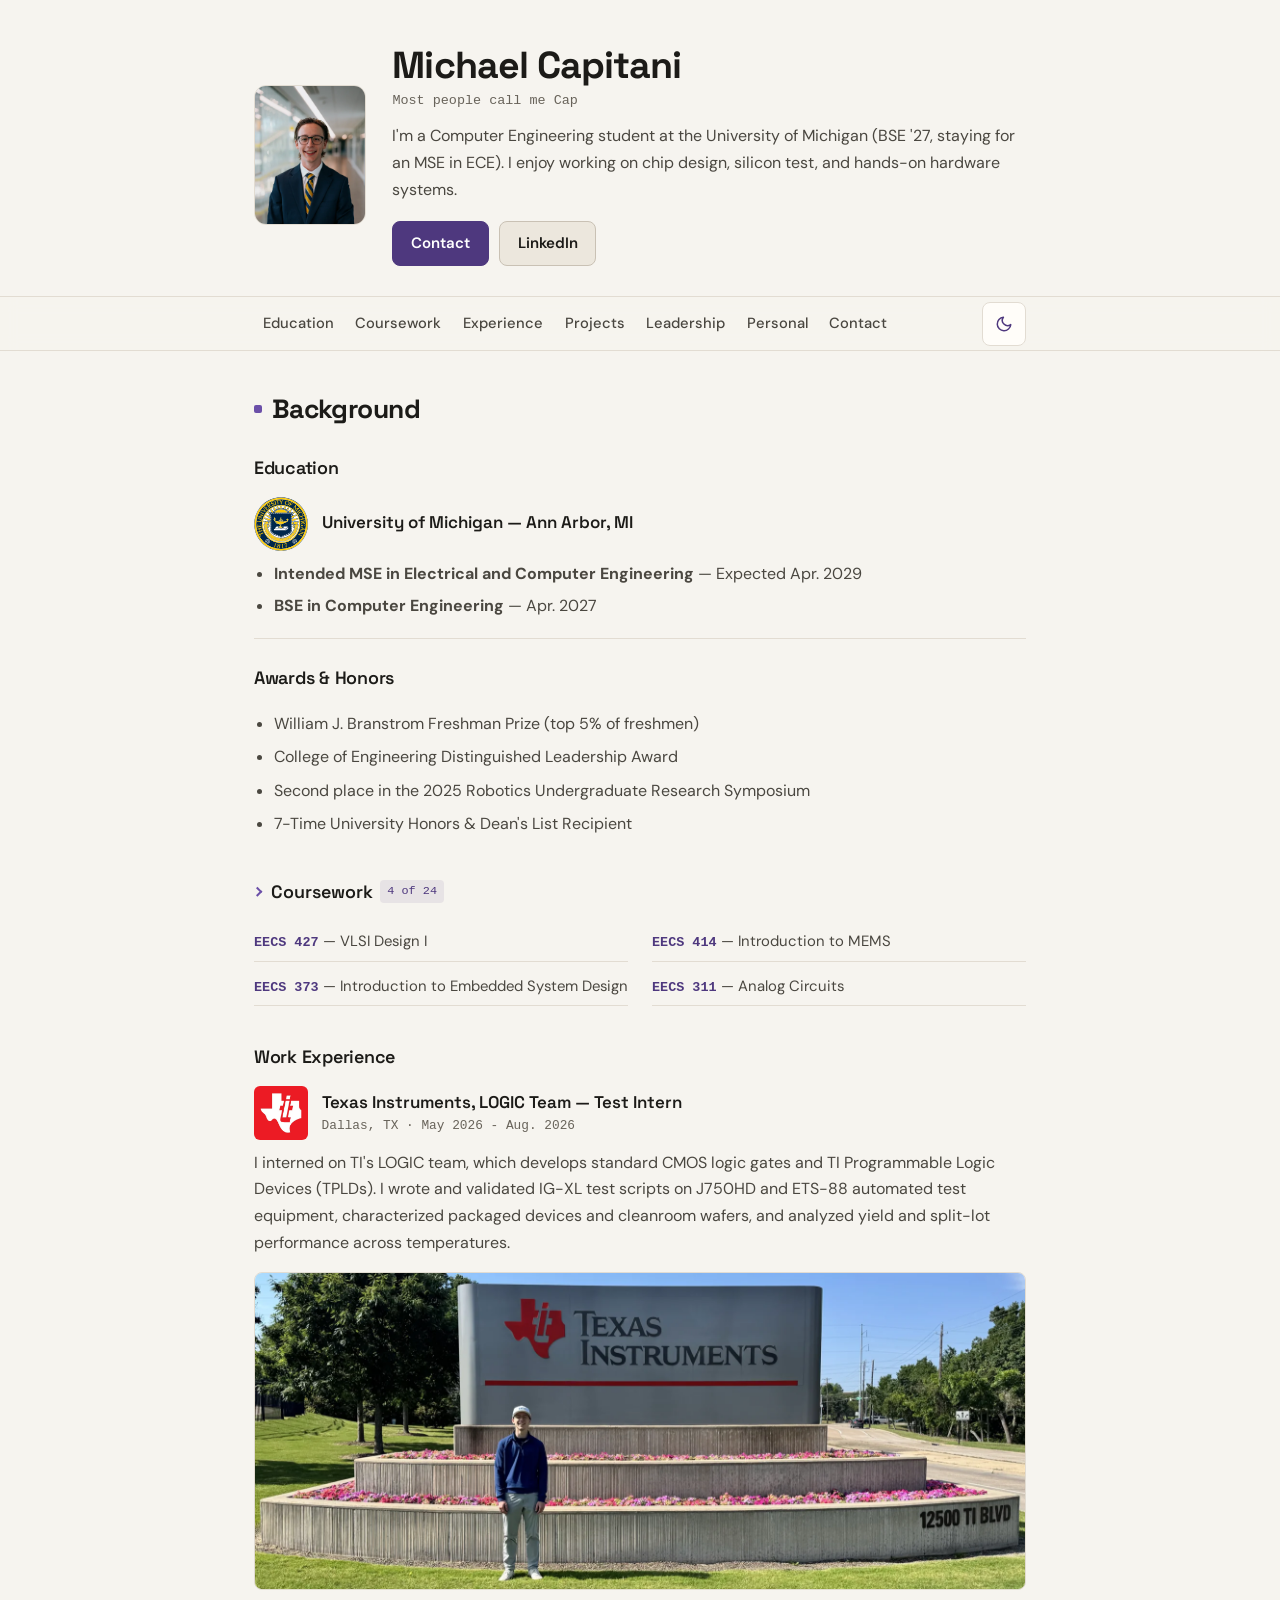
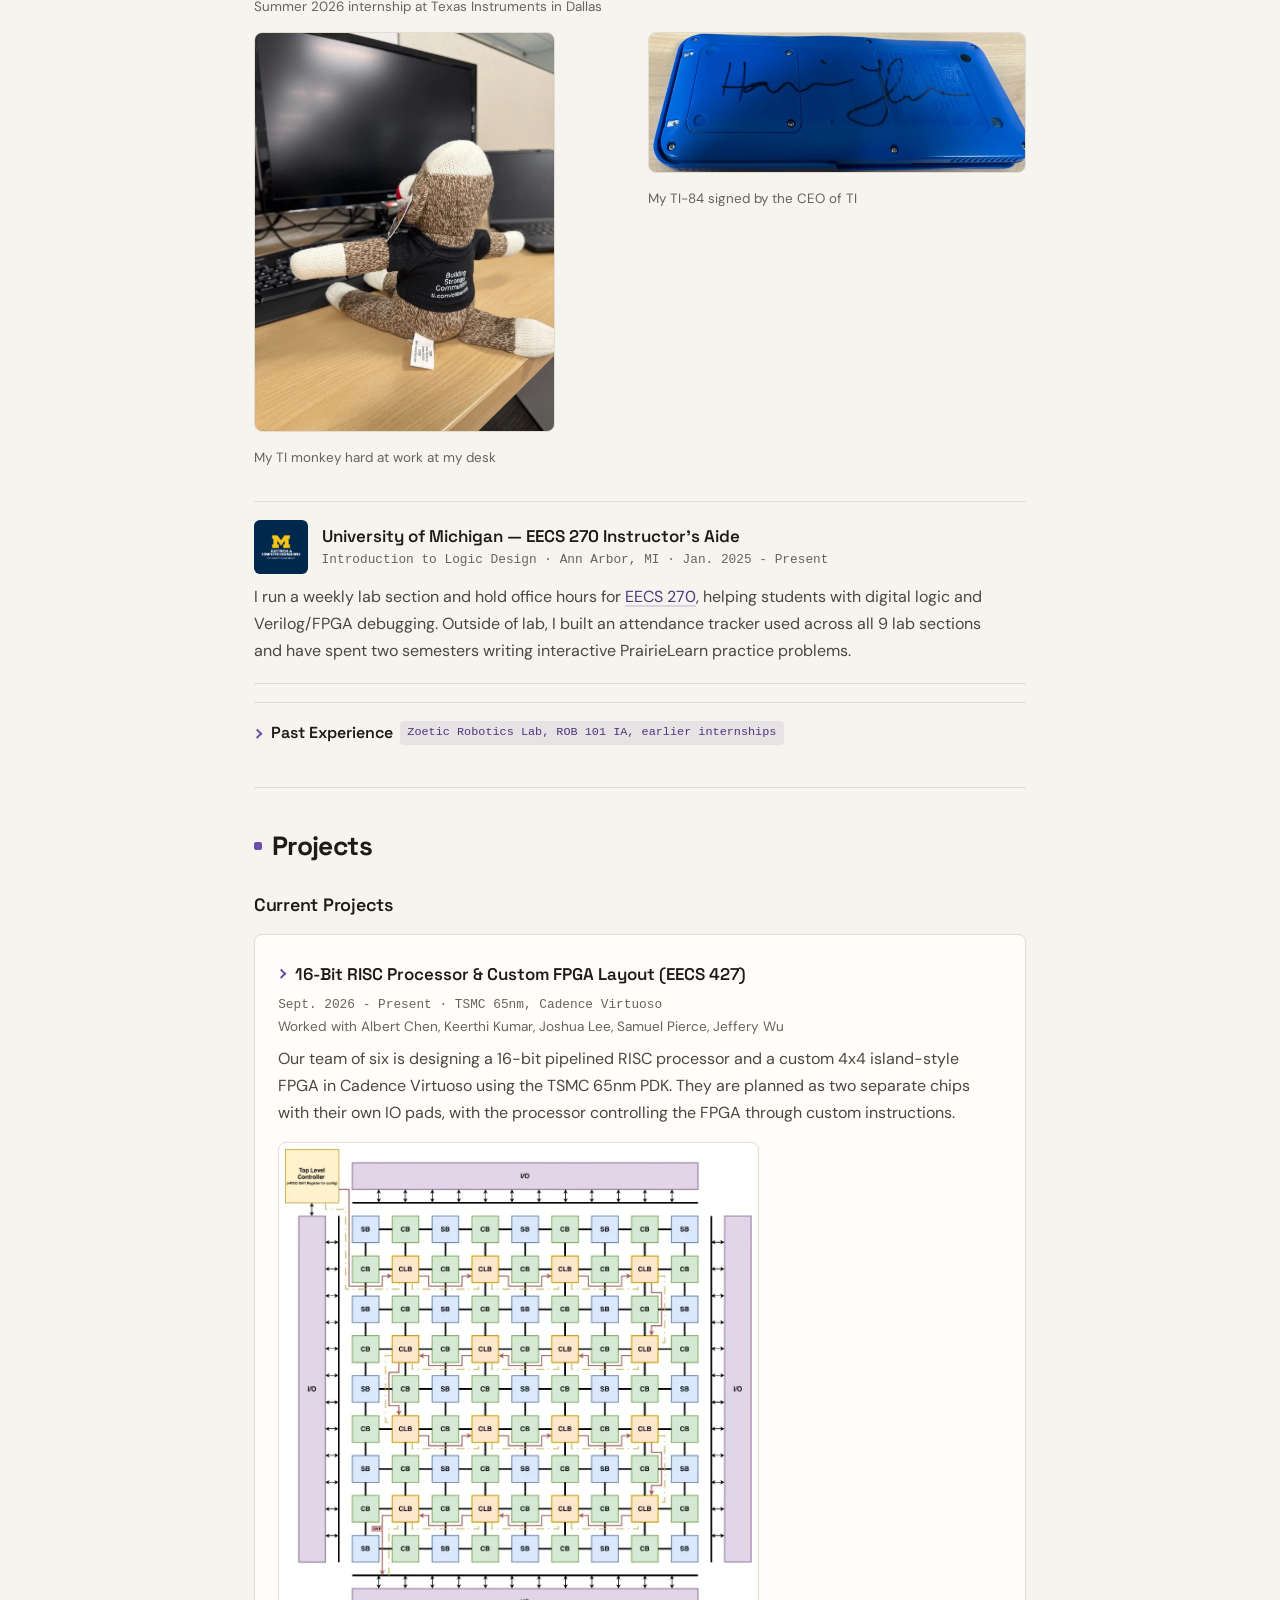
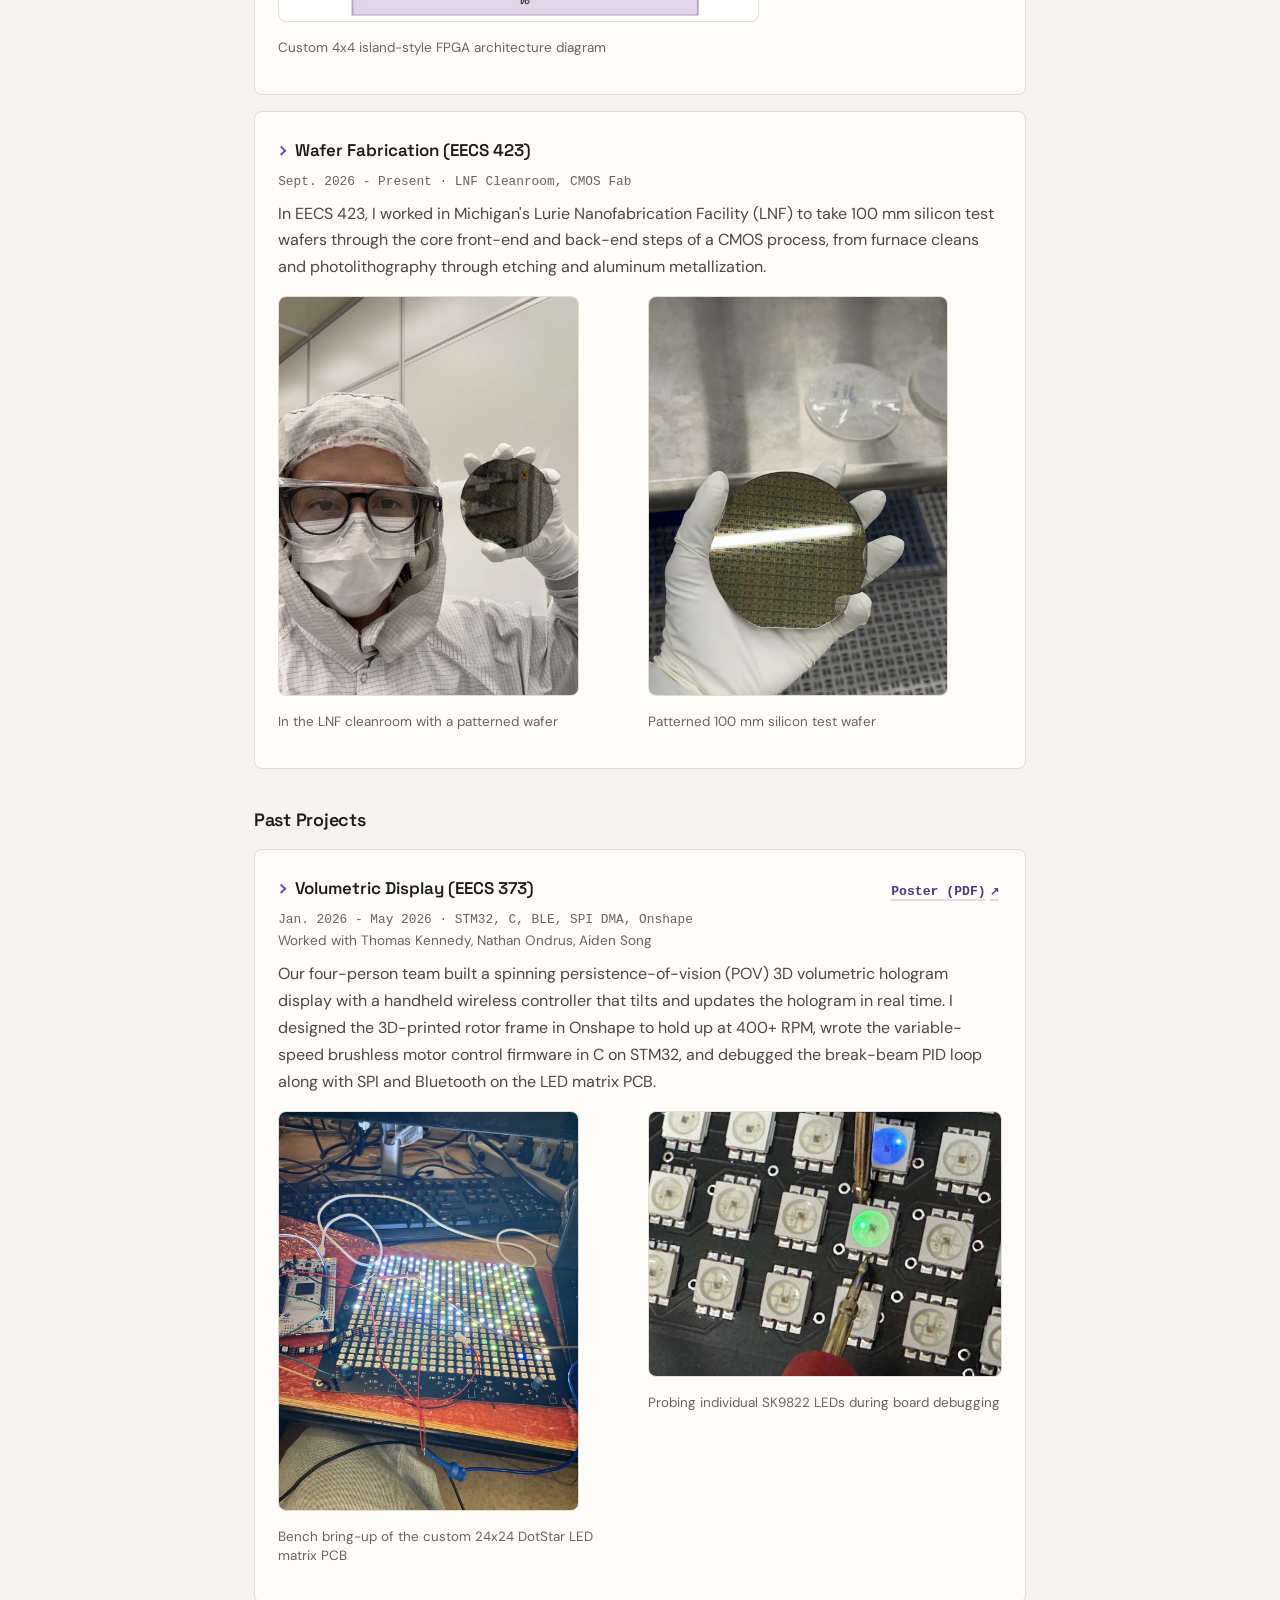
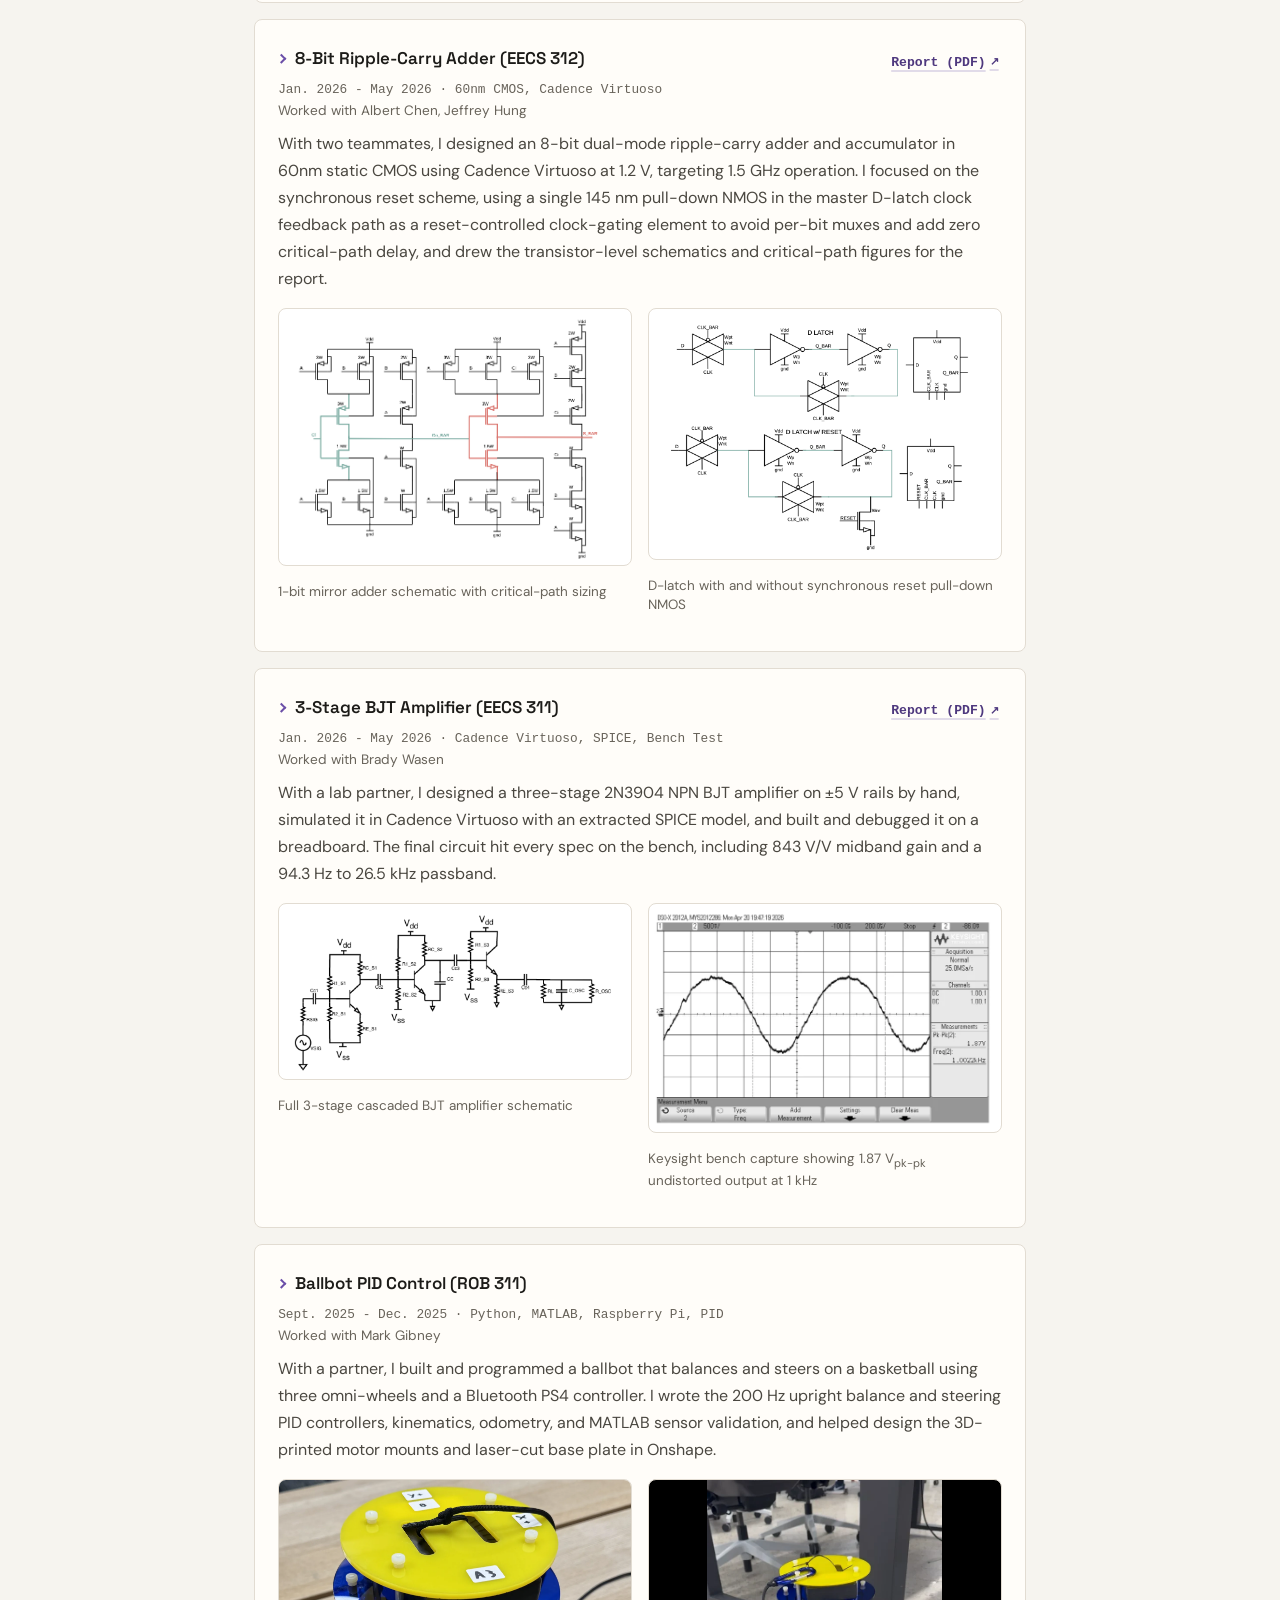
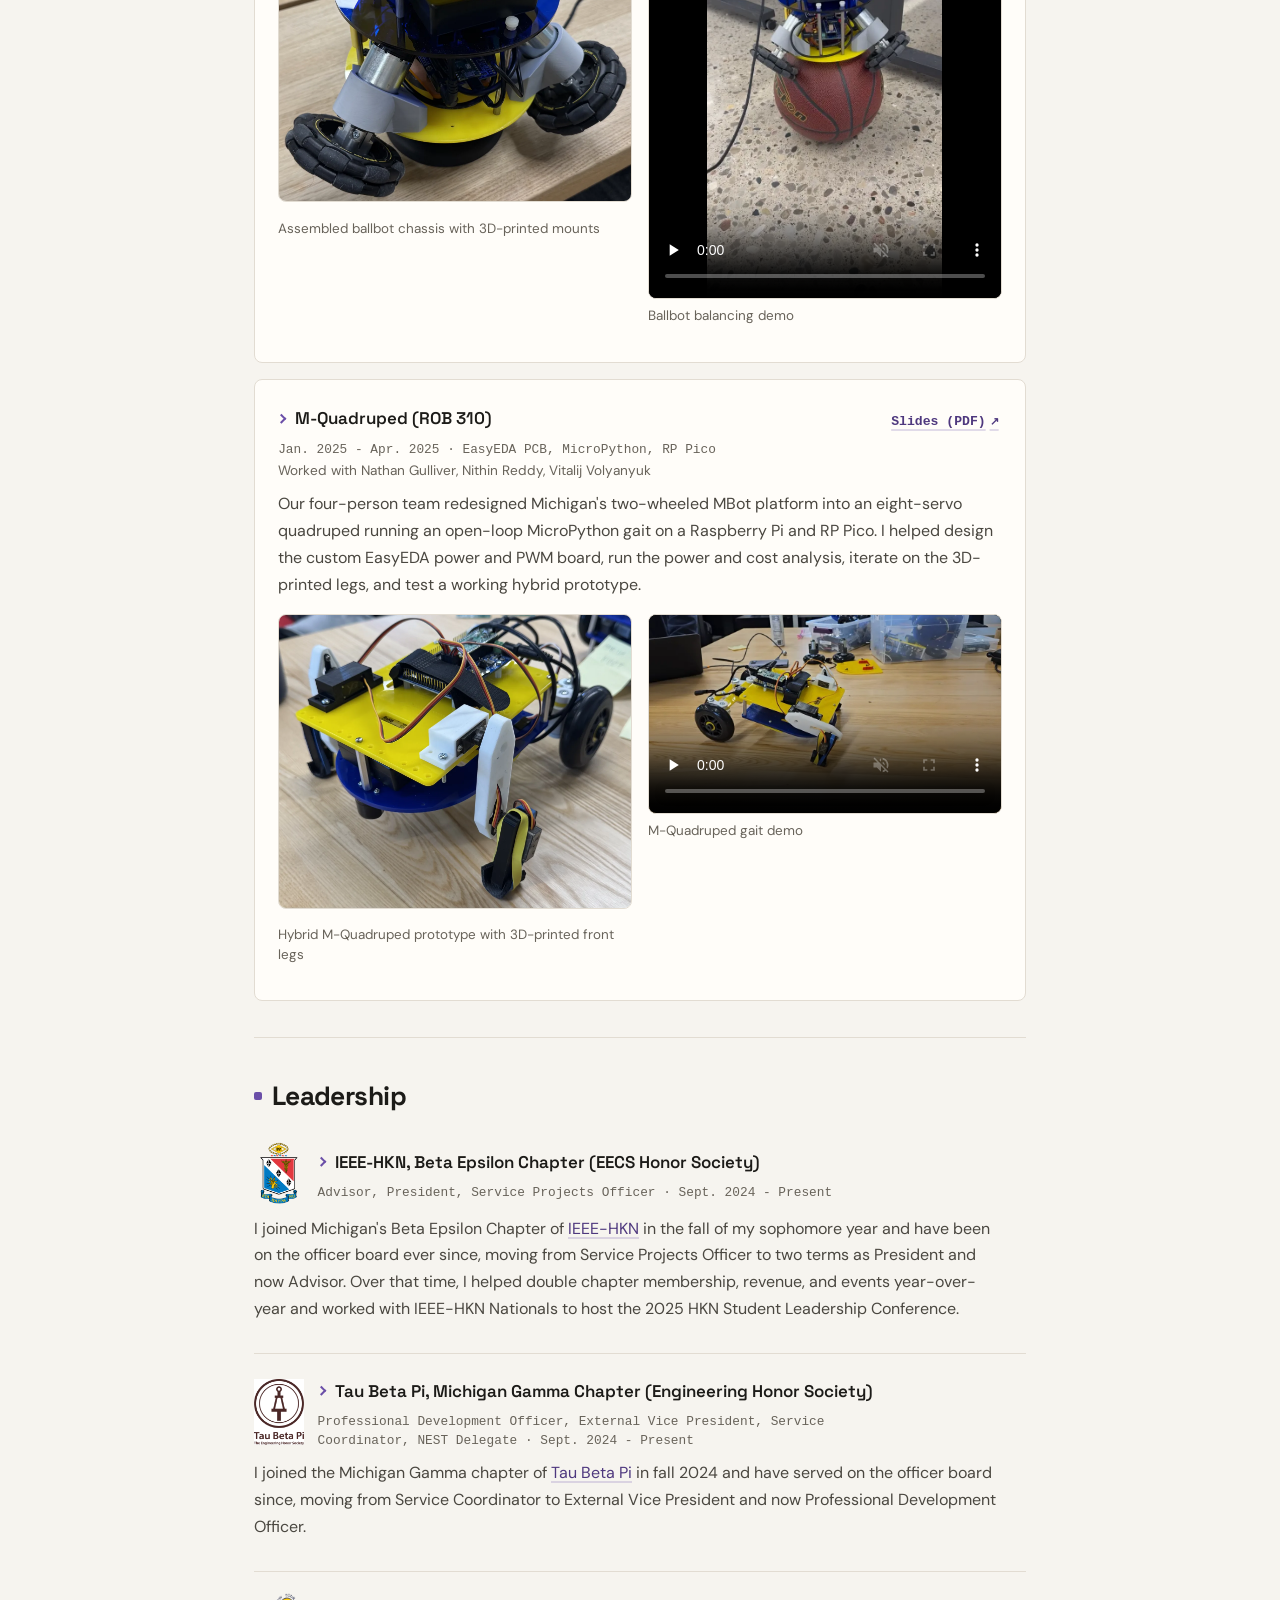
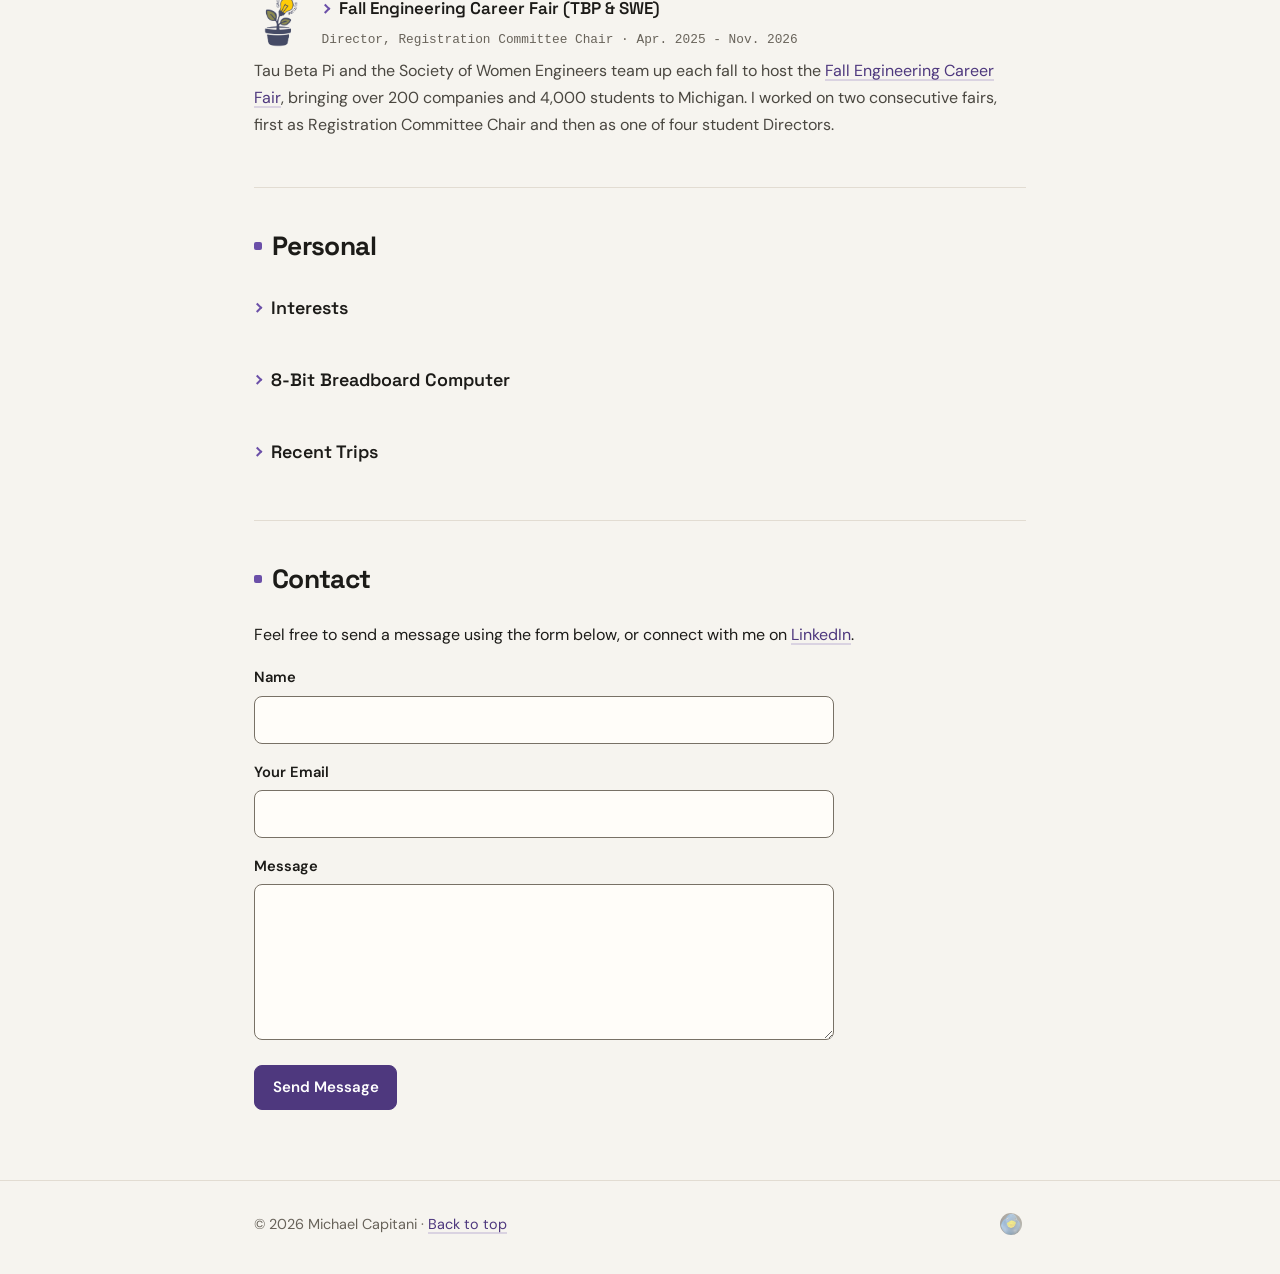
==== commit f12160a0: "Add TI photos, course stickers, hero subtitle, and rotate breadboard image" ====
--- a/index.html
+++ b/index.html
@@ -68,7 +68,7 @@
       if (t === "dark" || t === "light") document.documentElement.dataset.theme = t;
     } catch (e) {}
   </script>
-  <link rel="stylesheet" href="styles.css?v=3" />
+  <link rel="stylesheet" href="styles.css?v=4" />
 </head>
 <body>
   <a class="skip-link" href="#main-content">Skip to main content</a>
@@ -79,6 +79,7 @@
         <img class="header-avatar" src="assets/media/profile/headshot.webp" alt="Portrait of Michael Capitani" width="600" height="900" fetchpriority="high" />
         <div>
           <h1>Michael Capitani</h1>
+          <p class="hero-nickname">Most people call me Cap</p>
           <p class="intro">I'm a Computer Engineering student at the University of Michigan (BSE '27, staying for an MSE in ECE). I enjoy working on chip design, silicon test, and hands-on hardware systems.</p>
 
           <div class="header-actions">
@@ -200,6 +201,12 @@
                 <li><strong>ROB 101</strong> — Computational Linear Algebra</li>
               </ul>
             </div>
+            <div class="media-gallery">
+              <figure class="media-item media-contain">
+                <img src="assets/media/coursework/course-stickers.webp" alt="Collection of University of Michigan EECS and Robotics course stickers" width="1400" height="984" loading="lazy" decoding="async" />
+                <figcaption>Course stickers collected along the way</figcaption>
+              </figure>
+            </div>
           </div>
         </div>
       </div>
@@ -221,6 +228,16 @@
             <figure class="media-item media-wide">
               <img src="assets/media/experience/texas-instruments/ti-hq-sign.webp" alt="Michael Capitani standing in front of the Texas Instruments sign in Dallas" width="1600" height="656" loading="lazy" decoding="async" />
               <figcaption>Summer 2026 internship at Texas Instruments in Dallas</figcaption>
+            </figure>
+          </div>
+          <div class="media-gallery">
+            <figure class="media-item">
+              <img src="assets/media/experience/texas-instruments/ti-monkey-desk.webp" alt="Texas Instruments sock monkey sitting at Michael's desk in front of a monitor and keyboard" width="1050" height="1400" loading="lazy" decoding="async" />
+              <figcaption>My TI monkey hard at work at my desk</figcaption>
+            </figure>
+            <figure class="media-item media-contain">
+              <img src="assets/media/experience/texas-instruments/ti-84-ceo-signed.webp" alt="Back of a blue TI-84 calculator signed in black marker by Texas Instruments CEO Haviv Ilan" width="1400" height="519" loading="lazy" decoding="async" />
+              <figcaption>My TI-84 signed by the CEO of TI</figcaption>
             </figure>
           </div>
         </article>
@@ -697,7 +714,7 @@
           <p>On the side, I'm building Ben Eater's 8-bit breadboard computer from scratch out of 74LS-series logic ICs to get hands-on with how a CPU works down at the wire and gate level. So far I've wired up the 555-timer clock module, registers, and ALU on breadboards.</p>
           <div class="media-gallery">
             <figure class="media-item media-contain">
-              <img src="assets/media/projects/breadboard-computer/breadboards.webp" alt="Overhead view of wired 8-bit breadboard computer modules including the clock, registers, and ALU" width="1050" height="1400" loading="lazy" decoding="async" />
+              <img src="assets/media/projects/breadboard-computer/breadboards.webp" alt="Overhead view of wired 8-bit breadboard computer modules including the clock, registers, and ALU" width="1400" height="1050" loading="lazy" decoding="async" />
               <figcaption>Clock module, registers, and ALU wired on breadboards</figcaption>
             </figure>
           </div>
@@ -759,8 +776,14 @@
   </main>
 
   <footer class="site-footer">
-    <div class="container">
+    <div class="container footer-row">
       <p>&copy; 2026 Michael Capitani · <a href="#top">Back to top</a></p>
+      <div class="footer-duck-wrap">
+        <span id="duck-msg" class="duck-msg" role="status" aria-live="polite" hidden>I luv snacs</span>
+        <button type="button" id="duck-trigger" class="duck-trigger" aria-label="Tiny duck" aria-expanded="false">
+          <img src="assets/media/personal/duck.webp" alt="" width="160" height="160" loading="lazy" decoding="async" />
+        </button>
+      </div>
     </div>
   </footer>
 
@@ -774,7 +797,7 @@
 
   <script src="theme.js?v=3" defer></script>
   <script src="contact.js?v=3" defer></script>
-  <script src="expand.js?v=3" defer></script>
+  <script src="expand.js?v=4" defer></script>
   <script src="lightbox.js?v=3" defer></script>
 </body>
 </html>
--- a/styles.css
+++ b/styles.css
@@ -248,13 +248,20 @@
 }
 
 .site-header h1 {
-  margin: 0 0 0.45rem;
+  margin: 0 0 0.25rem;
   font-family: var(--font-display);
   font-size: clamp(1.85rem, 4.2vw, 2.35rem);
   font-weight: 700;
   line-height: 1.12;
   letter-spacing: -0.025em;
   color: var(--ink);
+}
+
+.hero-nickname {
+  margin: 0 0 0.65rem;
+  font-family: var(--font-mono);
+  font-size: 0.84rem;
+  color: var(--muted);
 }
 
 .intro {
@@ -1242,3 +1249,56 @@
 .site-footer p {
   margin: 0;
 }
+
+.footer-row {
+  display: flex;
+  align-items: center;
+  justify-content: space-between;
+  gap: 0.75rem;
+}
+
+.footer-duck-wrap {
+  display: inline-flex;
+  align-items: center;
+  gap: 0.45rem;
+  flex-shrink: 0;
+}
+
+.duck-trigger {
+  display: inline-flex;
+  align-items: center;
+  justify-content: center;
+  padding: 4px;
+  border: none;
+  border-radius: 50%;
+  background: transparent;
+  cursor: pointer;
+  opacity: 0.42;
+  transition: opacity 0.2s ease, transform 0.2s ease;
+}
+
+.duck-trigger:hover,
+.duck-trigger:focus-visible,
+.duck-trigger[aria-expanded="true"] {
+  opacity: 1;
+  transform: scale(1.12);
+}
+
+.duck-trigger img {
+  display: block;
+  width: 22px;
+  height: 22px;
+  border-radius: 50%;
+  object-fit: cover;
+}
+
+.duck-msg {
+  font-family: var(--font-mono);
+  font-size: 0.76rem;
+  color: var(--tag-ink);
+  background: var(--tag-bg);
+  border: 1px solid var(--border);
+  border-radius: 999px;
+  padding: 0.18rem 0.6rem;
+  white-space: nowrap;
+}
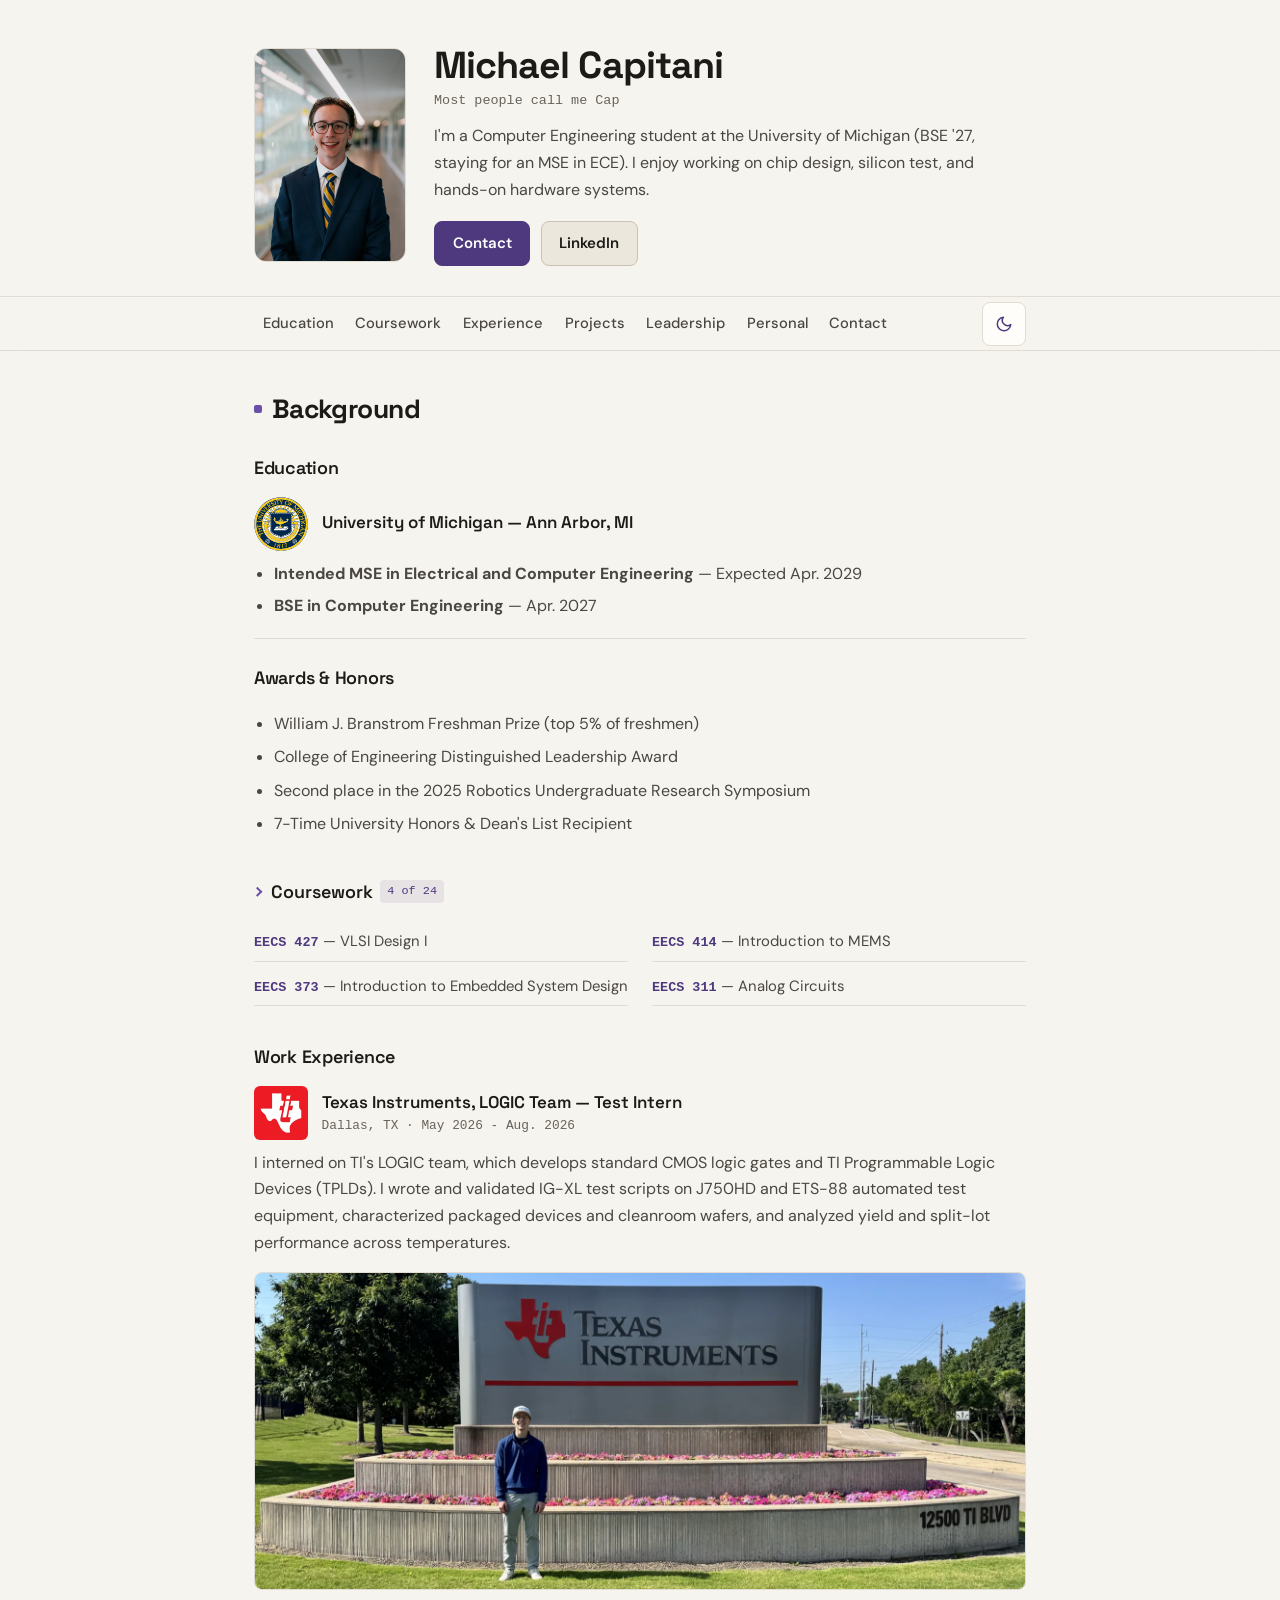
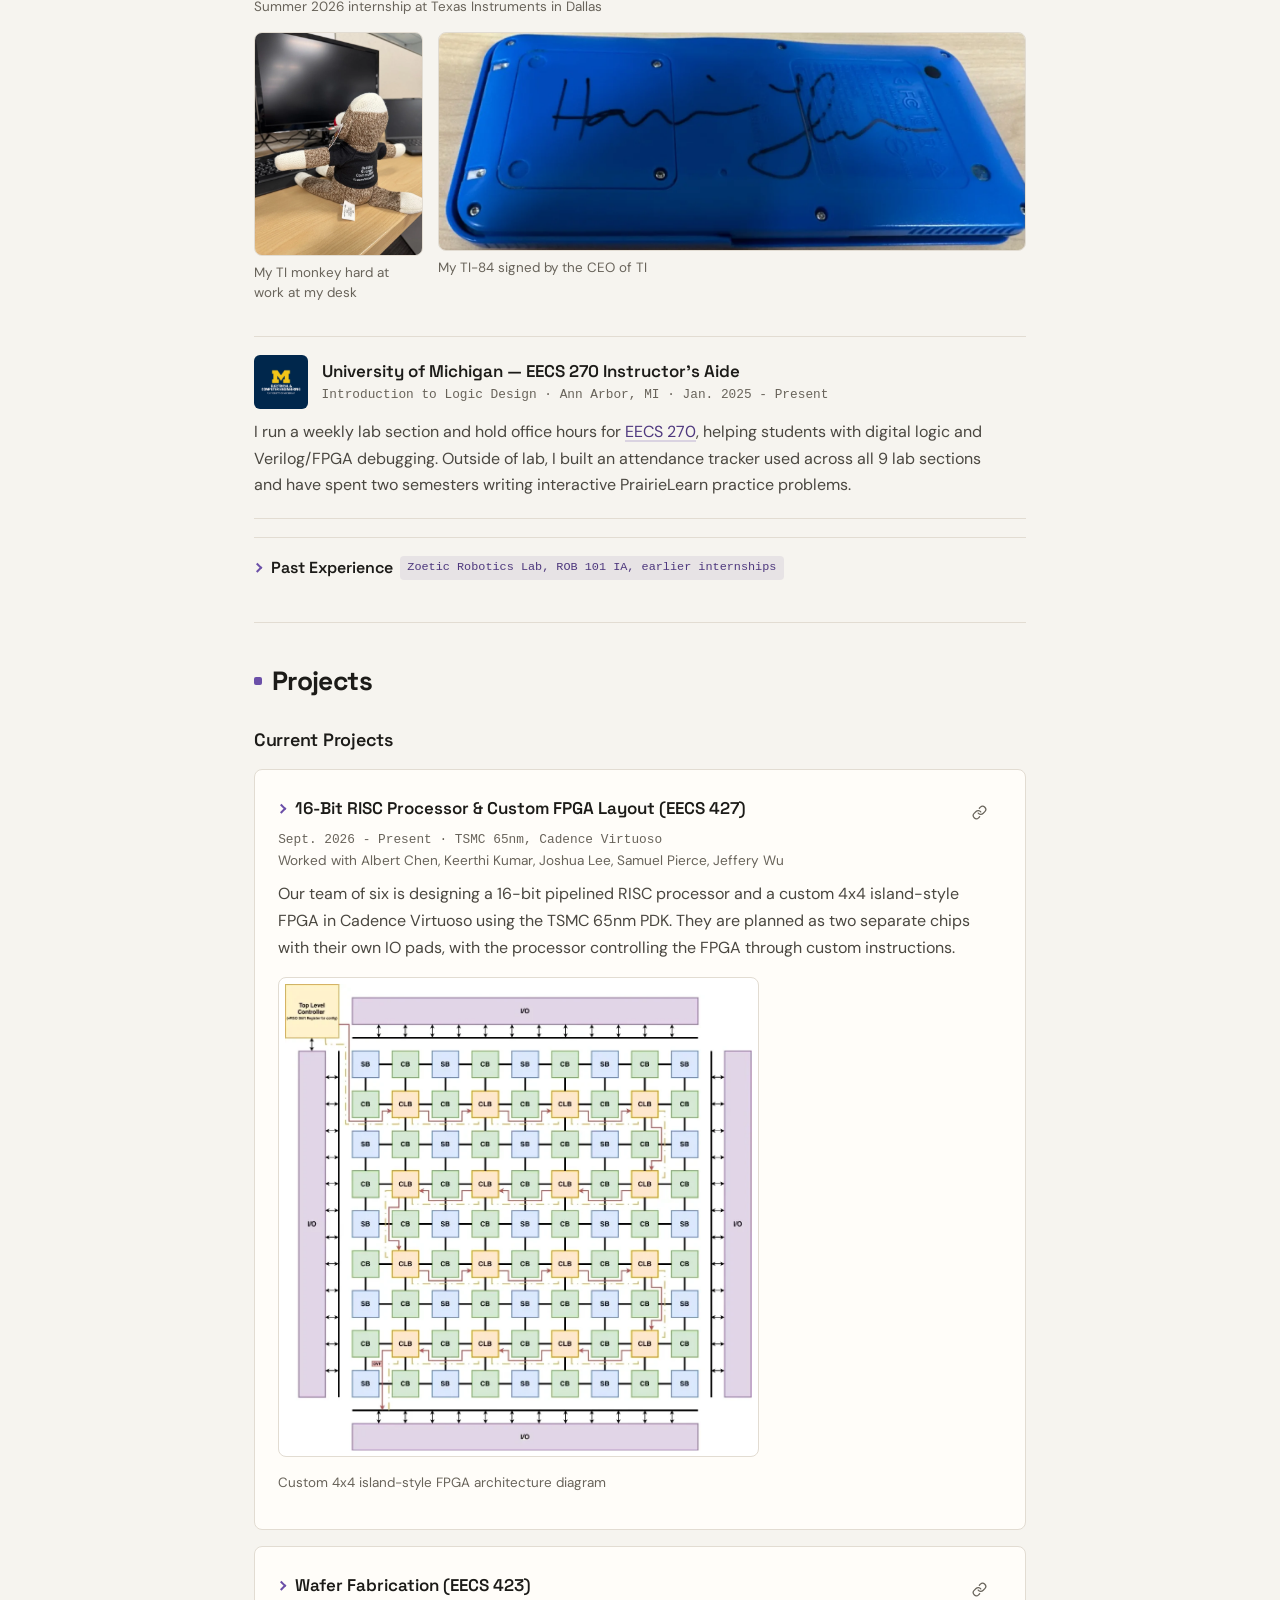
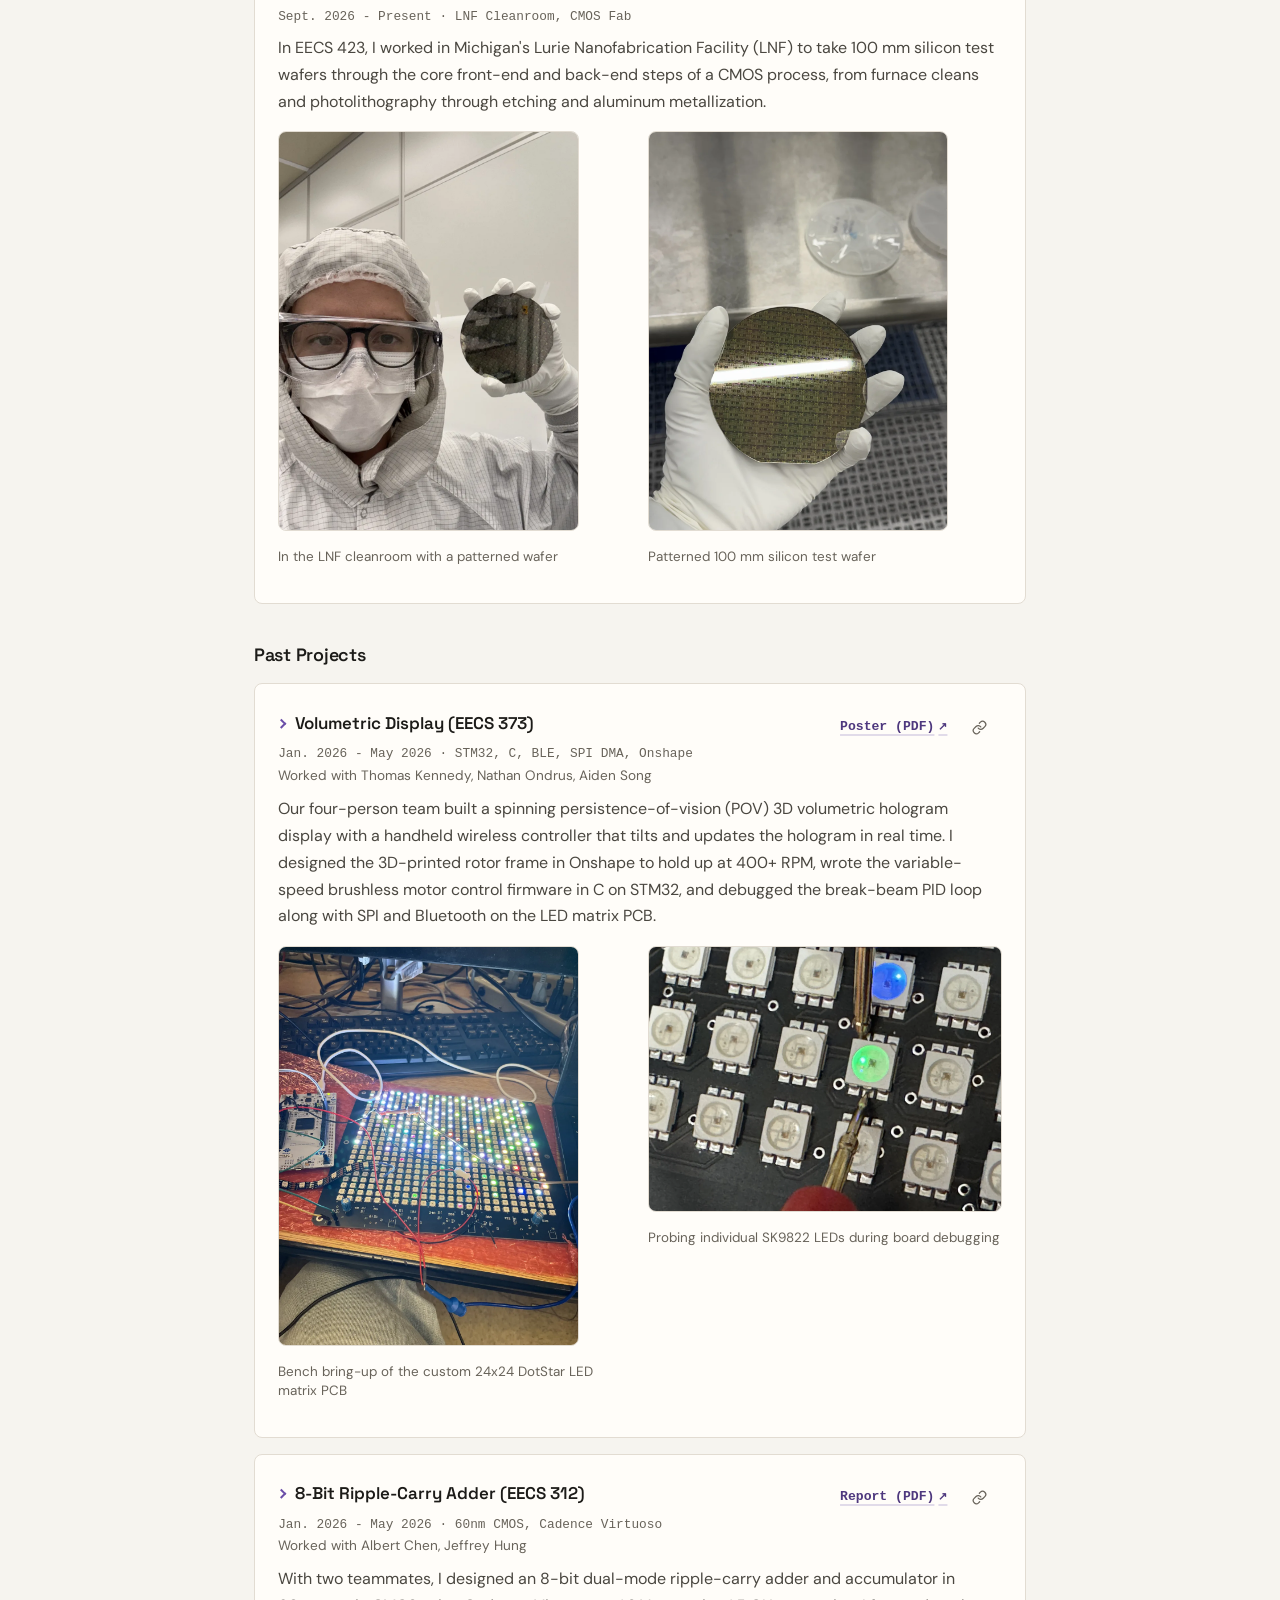
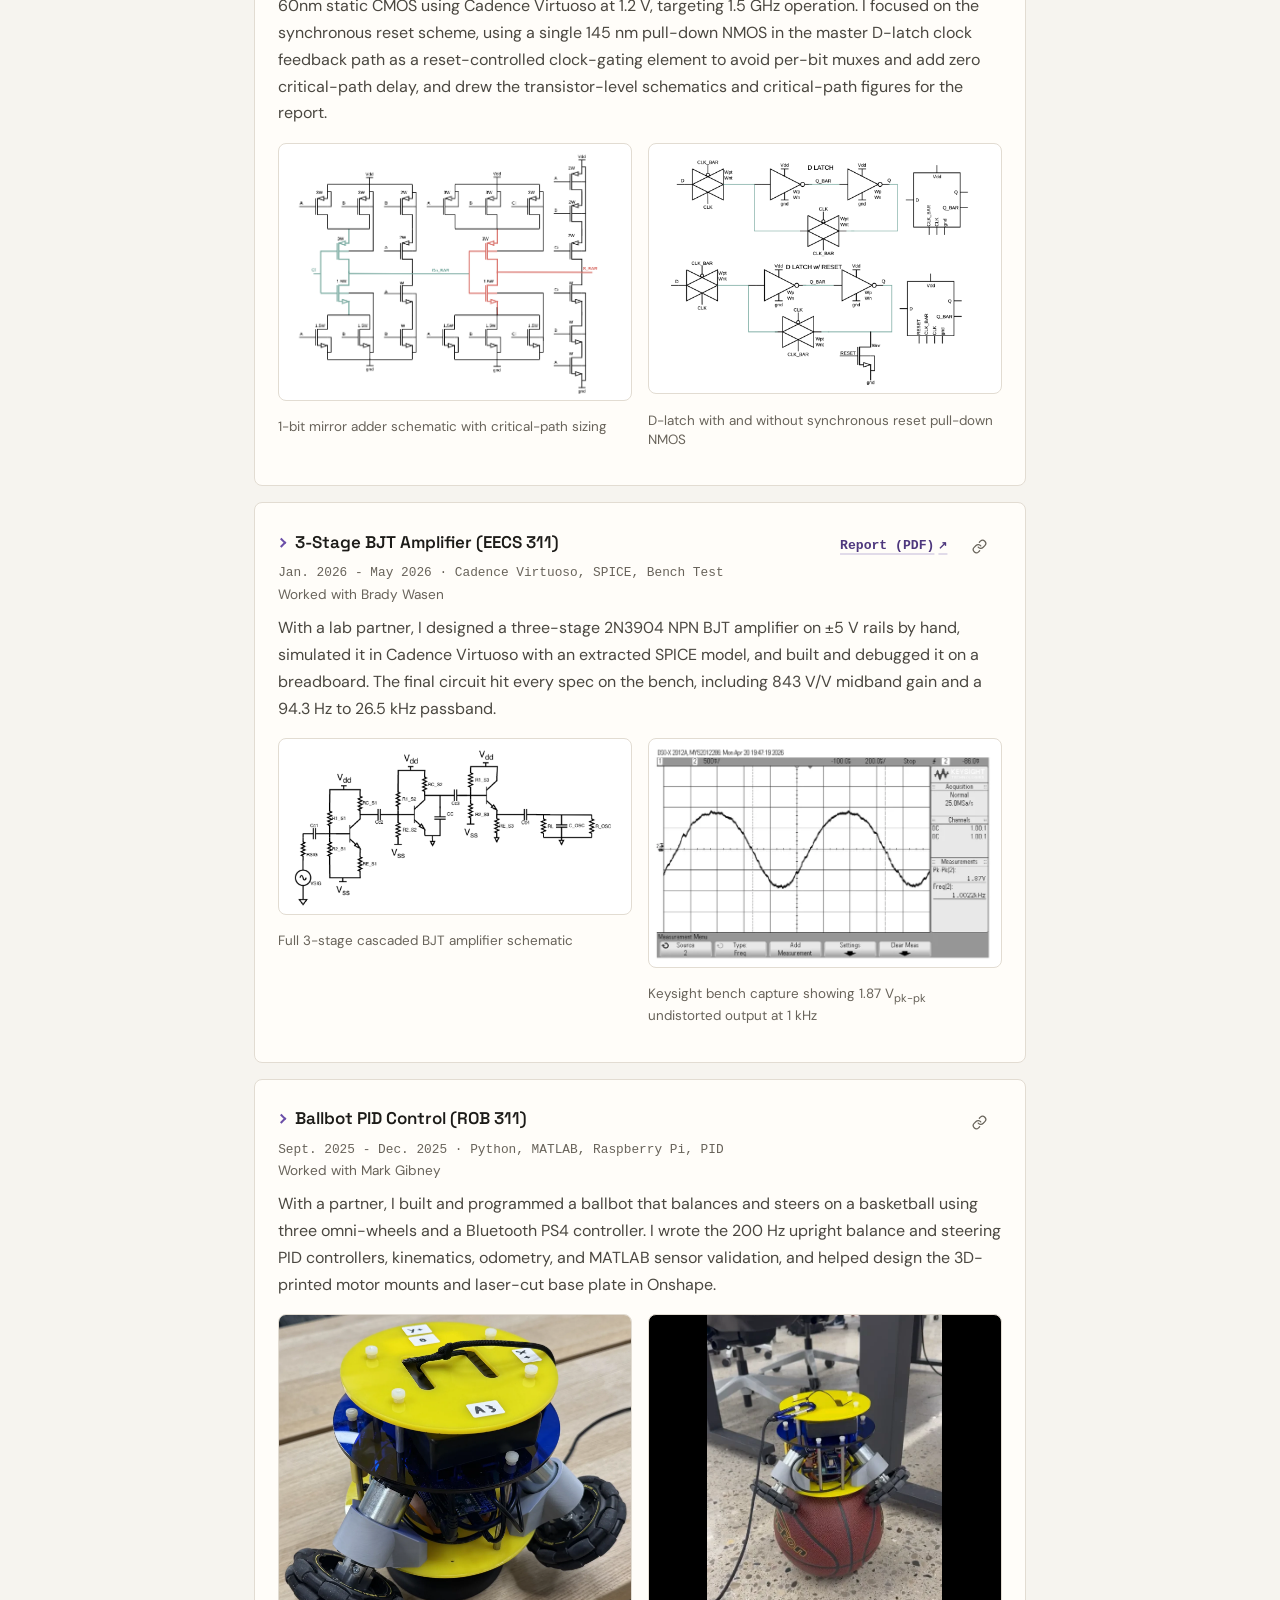
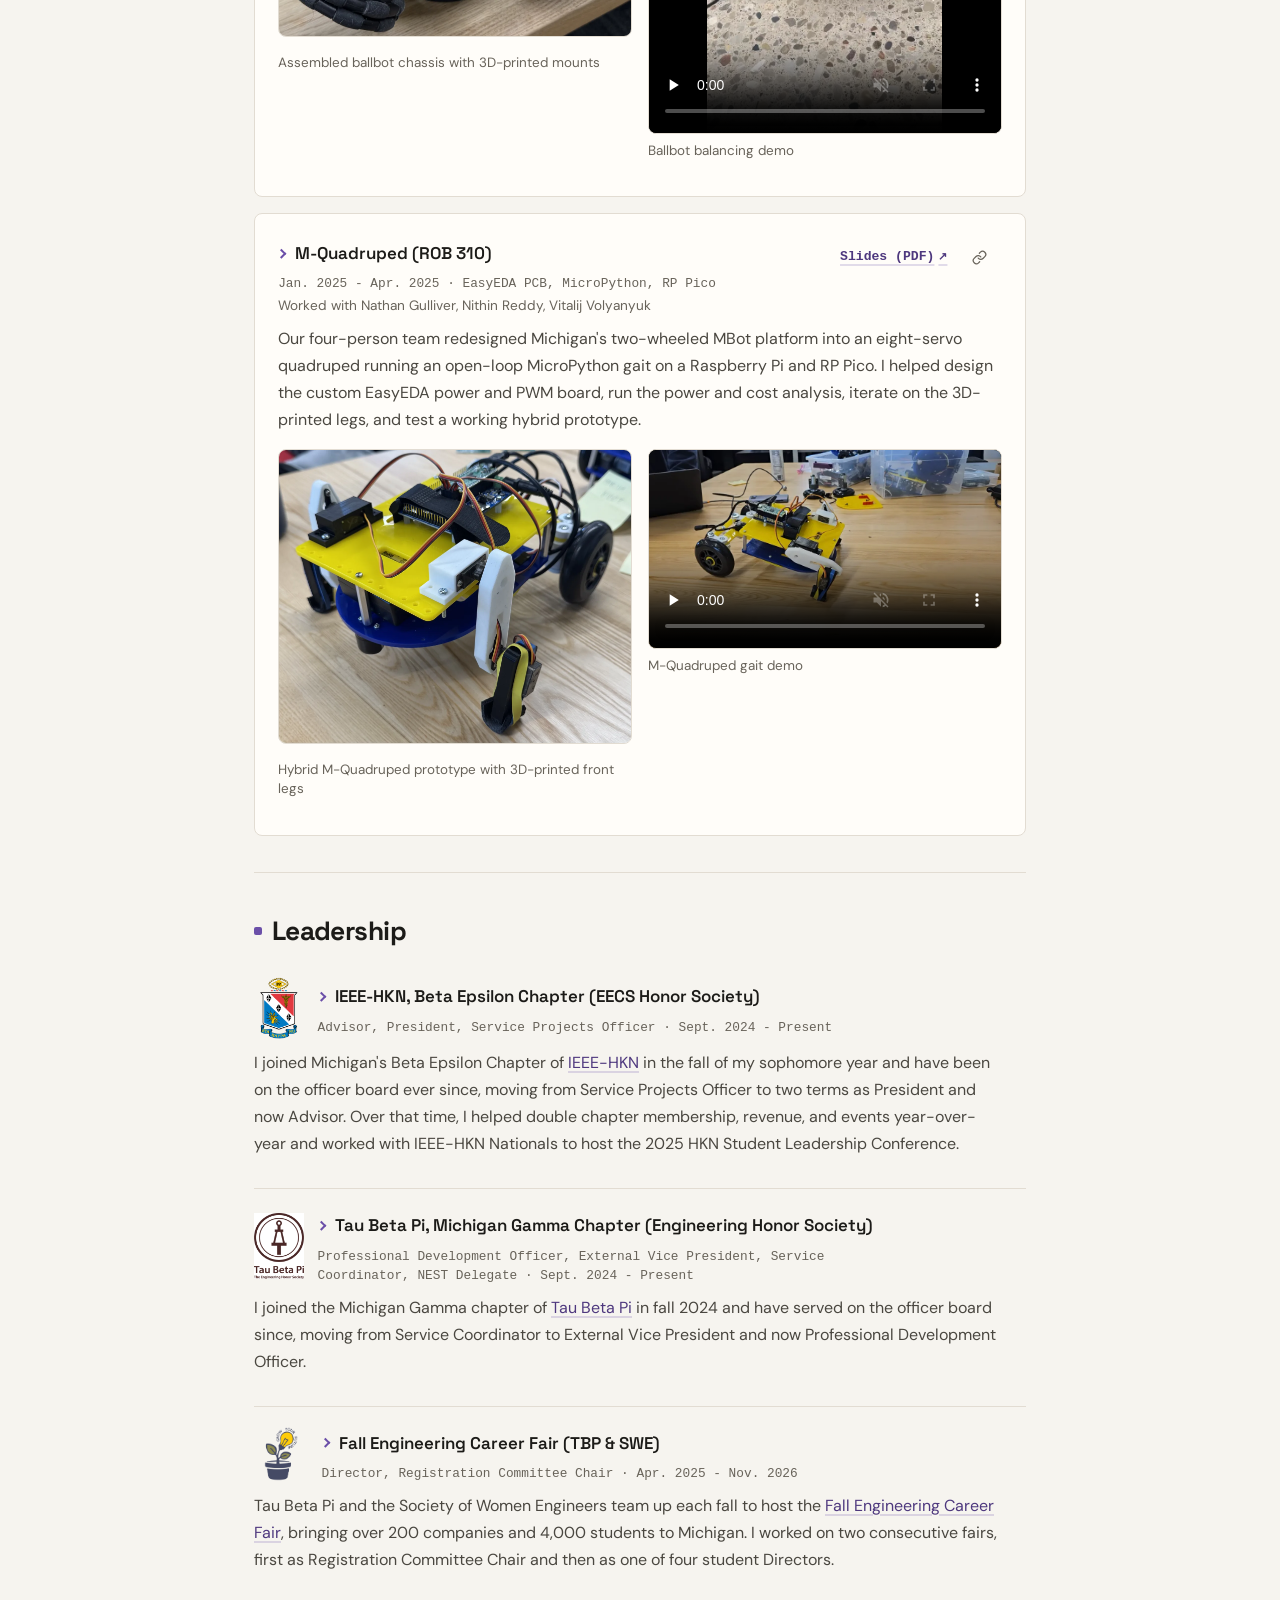
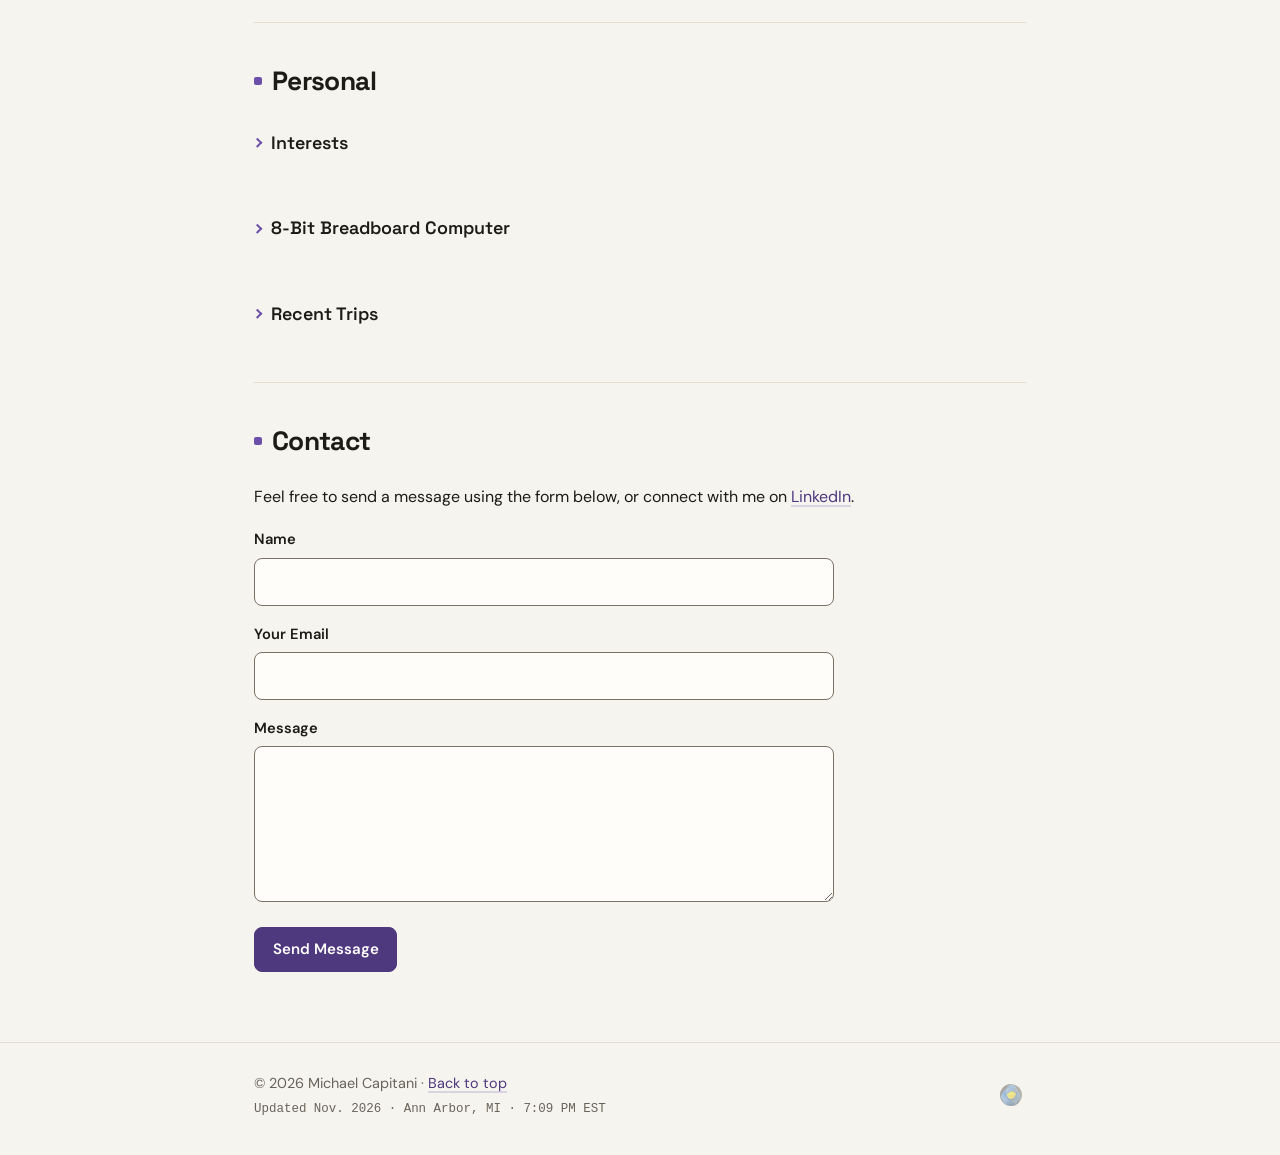
==== commit 81358712: "Add UX polish, lightbox gallery/zoom, custom 404, print styles, and layout refinements" ====
--- a/index.html
+++ b/index.html
@@ -68,7 +68,7 @@
       if (t === "dark" || t === "light") document.documentElement.dataset.theme = t;
     } catch (e) {}
   </script>
-  <link rel="stylesheet" href="styles.css?v=4" />
+  <link rel="stylesheet" href="styles.css?v=6" />
 </head>
 <body>
   <a class="skip-link" href="#main-content">Skip to main content</a>
@@ -104,7 +104,7 @@
           <a href="#contact">Contact</a>
         </div>
       </div>
-      <button id="theme-toggle" type="button" class="theme-toggle" aria-label="Switch to dark mode" aria-pressed="false" title="Switch to dark mode">
+      <button id="theme-toggle" type="button" class="theme-toggle" aria-label="Switch to dark mode" aria-pressed="false" title="Switch to dark mode (D)">
         <svg class="icon-moon" viewBox="0 0 24 24" fill="none" stroke="currentColor" stroke-width="2" stroke-linecap="round" stroke-linejoin="round" aria-hidden="true">
           <path d="M21 12.79A9 9 0 1 1 11.21 3 7 7 0 0 0 21 12.79z" />
         </svg>
@@ -114,6 +114,7 @@
         </svg>
       </button>
     </div>
+    <div class="scroll-progress" aria-hidden="true"></div>
   </nav>
 
   <main id="main-content" class="container" tabindex="-1">
@@ -161,7 +162,7 @@
             <li><strong>EECS 373</strong> — Introduction to Embedded System Design</li>
             <li><strong>EECS 311</strong> — Analog Circuits</li>
           </ul>
-          <div id="coursework-more" class="expand-panel course-groups" hidden>
+          <div id="coursework-more" class="expand-panel course-groups" hidden="until-found">
             <div class="course-group">
               <h4>Planned Coursework</h4>
               <ul class="course-list">
@@ -230,7 +231,7 @@
               <figcaption>Summer 2026 internship at Texas Instruments in Dallas</figcaption>
             </figure>
           </div>
-          <div class="media-gallery">
+          <div class="media-gallery media-gallery-ti-pair">
             <figure class="media-item">
               <img src="assets/media/experience/texas-instruments/ti-monkey-desk.webp" alt="Texas Instruments sock monkey sitting at Michael's desk in front of a monitor and keyboard" width="1050" height="1400" loading="lazy" decoding="async" />
               <figcaption>My TI monkey hard at work at my desk</figcaption>
@@ -260,7 +261,7 @@
               <span class="expand-hint">Zoetic Robotics Lab, ROB 101 IA, earlier internships</span>
             </button>
           </h4>
-          <div id="past-experience-more" class="expand-group-body" hidden>
+          <div id="past-experience-more" class="expand-group-body" hidden="until-found">
             <article class="entry">
               <div class="entry-header entry-header-row">
                 <div class="entry-header-with-logo">
@@ -341,7 +342,7 @@
                 <figcaption>Custom 4x4 island-style FPGA architecture diagram</figcaption>
               </figure>
             </div>
-            <div id="details-fpga-layout" class="expand-panel" hidden>
+            <div id="details-fpga-layout" class="expand-panel" hidden="until-found">
               <p>For the processor, we built a full-custom datapath (register file, 16-bit ALU, logarithmic shifter, and data memory) alongside a scannable program counter and controller synthesized and auto-placed-and-routed in Synopsys Design Compiler and Cadence Innovus. We verified the processor blocks with DRC, LVS, parasitic extraction, and post-layout simulation. For the second chip, we are building the FPGA out of 4-LUTs, 6T SRAM configuration cells, dedicated carry logic, switch and connection blocks, and an H-tree clock network.</p>
             </div>
           </article>
@@ -368,7 +369,7 @@
                 <figcaption>Patterned 100 mm silicon test wafer</figcaption>
               </figure>
             </div>
-            <div id="details-wafer-fabrication" class="expand-panel" hidden>
+            <div id="details-wafer-fabrication" class="expand-panel" hidden="until-found">
               <p>Starting with an RCA pre-furnace clean and rinse-spin-dry, I covered the thermal oxidation and LPCVD polysilicon workflow alongside thin-film metrology using Filmetrics reflectance and Woollam ellipsometry on dummy wafers. Next, I patterned the wafers with manual contact photolithography under yellow light (HMDS priming, spin-coated resist, Suss Contact Aligner UV exposure, and TMAH development) and inspected resist thickness and defects with a Dektak profilometer and Nikon microscope.</p>
               <p>To transfer those patterns, I ran an anisotropic RIE polysilicon etch on an STS Pegasus tool, stripped the remaining resist with oxygen plasma and NanoStrip, and wet-etched exposed oxide in buffered HF (BHF). For the final back-end steps, I thermally evaporated 2000 &Aring; of aluminum, ran automated resist coating and development with aligned vernier contact lithography (measured within 1 &mu;m), and wet-etched the aluminum interconnects.</p>
               <div class="media-gallery">
@@ -421,7 +422,7 @@
                 <figcaption>Probing individual SK9822 LEDs during board debugging</figcaption>
               </figure>
             </div>
-            <div id="details-volumetric-display" class="expand-panel" hidden>
+            <div id="details-volumetric-display" class="expand-panel" hidden="until-found">
               <p>On the display side, a custom, battery-powered 24x24 SK9822 DotStar LED matrix PCB sits inside the rotor frame spun by a 650KV brushless motor. An STM32WB55 drives the LEDs over dual SPI DMA channels above 8 MHz (double-buffered, under 0.5 ms per slice), while a second STM32 regulates speed via an optical break-beam PID loop (400+ RPM verified, targeting 900 RPM / 30 Hz). On the controller side, a custom handheld PCB with an STM32WB55, BMI323 IMU, rotary encoder, pushbuttons, and LCD sends orientation, file, and color updates over BLE using voxel slices generated from 3D models by a Blender script.</p>
             </div>
           </article>
@@ -452,7 +453,7 @@
                 <figcaption>D-latch with and without synchronous reset pull-down NMOS</figcaption>
               </figure>
             </div>
-            <div id="details-ripple-carry-adder" class="expand-panel" hidden>
+            <div id="details-ripple-carry-adder" class="expand-panel" hidden="until-found">
               <p>We used an alternating-polarity mirror adder topology to propagate the carry across all eight stages without carry-chain inverters, and applied non-uniform transistor sizing between critical and non-critical paths. In simulation, the circuit draws 183.64 &mu;W at 1.5 GHz (62.96 &mu;W at 500 MHz, ~35.16 &mu;W in the adder core) with a 27 ps setup time and 30.43 ps clock-to-Q delay.</p>
             </div>
           </article>
@@ -483,7 +484,7 @@
                 <figcaption>Keysight bench capture showing 1.87 V<sub>pk-pk</sub> undistorted output at 1 kHz</figcaption>
               </figure>
             </div>
-            <div id="details-bjt-amplifier" class="expand-panel" hidden>
+            <div id="details-bjt-amplifier" class="expand-panel" hidden="until-found">
               <p>The circuit uses a degenerated common-emitter input stage (R<sub>E</sub> = 39 &Omega;), an undegenerated high-gain common-emitter second stage with a collector compensation capacitor (8.2 nF nominal, 11.5 nF measured) to set f<sub>H</sub>, and an emitter-follower output buffer. When Stage 1 picked up noise on the bench, we swapped input coupling capacitor C<sub>C1</sub> from 47 &mu;F down to 47 nF to fix the coupling while keeping f<sub>L</sub> in spec. Additional measured bench specs: 7.18 k&Omega; input and 45.0 &Omega; output impedance, 1.87 V<sub>pk-pk</sub> undistorted swing, and 54.2 mW total power.</p>
             </div>
           </article>
@@ -514,7 +515,7 @@
                 <figcaption id="ballbot-video-caption">Ballbot balancing demo</figcaption>
               </figure>
             </div>
-            <div id="details-ballbot-pid-control" class="expand-panel" hidden>
+            <div id="details-ballbot-pid-control" class="expand-panel" hidden="until-found">
               <p>Three 70:1 brushed DC motors with 64 CPR encoders drive 45-degree-tilted 96 mm omni-wheels. The robot runs 200 Hz Python control loops over LCM on a Raspberry Pi 4 paired with a custom Pico/MBot control board (BHI160B IMU). Across the lab sequence, I implemented 3-axis torque conversion, forward kinematics and odometry, and IMU-vs-encoder angular velocity validation in MATLAB before building the dual-loop balance and steering controller with a PS4 E-stop, IMU drift reset, deadzone, and live gain tuning and filtering.</p>
             </div>
           </article>
@@ -548,7 +549,7 @@
                 <figcaption id="quadruped-video-caption">M-Quadruped gait demo</figcaption>
               </figure>
             </div>
-            <div id="details-m-quadruped" class="expand-panel" hidden>
+            <div id="details-m-quadruped" class="expand-panel" hidden="until-found">
               <p>The custom EasyEDA PCB splits servo current across three parallel TI LMR51430 12 V-to-5 V 3 A buck converters powered by the 12 V MBot battery. It drives eight MG90S servo headers over I2C (SDA/SCL/GND) via an NXP PCA9685 16-channel PWM controller, sized against our power and cost analyses (100-250 mA operating vs. ~800 mA stall per servo). We paired a laser-cut acrylic base plate with iterated 3D-printed legs (using rubber bands for traction) and verified the PCB, power budget, and MicroPython gait on a hybrid prototype with two actuated front legs and a rear wheel/differential assembly.</p>
             </div>
           </article>
@@ -574,7 +575,7 @@
         </div>
         <p>I joined Michigan's Beta Epsilon Chapter of <a href="https://hkn.eecs.umich.edu/" target="_blank" rel="noopener noreferrer">IEEE-HKN</a> in the fall of my sophomore year and have been on the officer board ever since, moving from Service Projects Officer to two terms as President and now Advisor. Over that time, I helped double chapter membership, revenue, and events year-over-year and worked with IEEE-HKN Nationals to host the 2025 HKN Student Leadership Conference.</p>
 
-        <div id="hkn-more" class="role-details expand-panel" hidden>
+        <div id="hkn-more" class="role-details expand-panel" hidden="until-found">
           <div class="media-gallery">
             <figure class="media-item">
               <img src="assets/media/leadership/ieee-hkn/slc-michigan-stadium.webp" alt="Michael Capitani standing on the field at Michigan Stadium during the 2025 HKN Student Leadership Conference" width="1050" height="1400" loading="lazy" decoding="async" />
@@ -634,7 +635,7 @@
         </div>
         <p>I joined the Michigan Gamma chapter of <a href="https://tbp.engin.umich.edu/" target="_blank" rel="noopener noreferrer">Tau Beta Pi</a> in fall 2024 and have served on the officer board since, moving from Service Coordinator to External Vice President and now Professional Development Officer.</p>
 
-        <div id="tbp-more" class="role-details expand-panel" hidden>
+        <div id="tbp-more" class="role-details expand-panel" hidden="until-found">
           <h5>Professional Development Officer (Current)</h5>
           <p>As Professional Development Officer, I plan skills sessions, leadership workshops, and other member events.</p>
 
@@ -676,7 +677,7 @@
         </div>
         <p>Tau Beta Pi and the Society of Women Engineers team up each fall to host the <a href="https://www.fallcareerfair.org/" target="_blank" rel="noopener noreferrer">Fall Engineering Career Fair</a>, bringing over 200 companies and 4,000 students to Michigan. I worked on two consecutive fairs, first as Registration Committee Chair and then as one of four student Directors.</p>
 
-        <div id="career-fair-more" class="role-details expand-panel" hidden>
+        <div id="career-fair-more" class="role-details expand-panel" hidden="until-found">
           <h5>Director (Nov. 2025 - Nov. 2026)</h5>
           <p>I was one of four student Directors for the 2026 fair, helping plan and run the event.</p>
 
@@ -696,7 +697,7 @@
             <span>Interests</span>
           </button>
         </h3>
-        <ul id="interests-list" class="trip-list" hidden>
+        <ul id="interests-list" class="trip-list" hidden="until-found">
           <li>Cooking</li>
           <li>Rock Climbing</li>
           <li>Garfield</li>
@@ -709,7 +710,7 @@
             <span>8-Bit Breadboard Computer</span>
           </button>
         </h3>
-        <article id="breadboard-computer-body" class="entry expand-panel" hidden>
+        <article id="breadboard-computer-body" class="entry expand-panel" hidden="until-found">
           <p class="meta">Personal Project · In Progress</p>
           <p>On the side, I'm building Ben Eater's 8-bit breadboard computer from scratch out of 74LS-series logic ICs to get hands-on with how a CPU works down at the wire and gate level. So far I've wired up the 555-timer clock module, registers, and ALU on breadboards.</p>
           <div class="media-gallery">
@@ -727,7 +728,7 @@
             <span>Recent Trips</span>
           </button>
         </h3>
-        <ul id="recent-trips-list" class="trip-list" hidden>
+        <ul id="recent-trips-list" class="trip-list" hidden="until-found">
           <li><strong>Oct. 2026</strong> — Tucson, Arizona (2026 TBP National Convention)</li>
           <li><strong>Oct. 2026</strong> — Mackinac Island, Michigan</li>
           <li><strong>Aug. 2026</strong> — Traverse City, Michigan</li>
@@ -777,7 +778,10 @@
 
   <footer class="site-footer">
     <div class="container footer-row">
-      <p>&copy; 2026 Michael Capitani · <a href="#top">Back to top</a></p>
+      <div class="footer-meta">
+        <p>&copy; 2026 Michael Capitani · <a href="#top">Back to top</a></p>
+        <p class="footer-submeta">Updated Nov. 2026<span id="local-time-wrap" hidden> · Ann Arbor, MI · <span id="local-time"></span></span></p>
+      </div>
       <div class="footer-duck-wrap">
         <span id="duck-msg" class="duck-msg" role="status" aria-live="polite" hidden>I luv snacs</span>
         <button type="button" id="duck-trigger" class="duck-trigger" aria-label="Tiny duck" aria-expanded="false">
@@ -790,14 +794,24 @@
   <dialog id="image-lightbox" class="lightbox" aria-modal="true" aria-label="Expanded image view">
     <div class="lightbox-inner">
       <button type="button" class="lightbox-close" aria-label="Close image preview">&times;</button>
-      <img id="lightbox-img" alt="" />
-      <p id="lightbox-caption" class="lightbox-caption"></p>
+      <div class="lightbox-stage">
+        <button type="button" class="lightbox-nav lightbox-prev" aria-label="Previous image" hidden>&#8249;</button>
+        <div class="lightbox-zoom-wrap">
+          <img id="lightbox-img" alt="" title="Click to zoom" />
+        </div>
+        <button type="button" class="lightbox-nav lightbox-next" aria-label="Next image" hidden>&#8250;</button>
+      </div>
+      <div class="lightbox-footer">
+        <p id="lightbox-caption" class="lightbox-caption"></p>
+        <span id="lightbox-counter" class="lightbox-counter" hidden></span>
+      </div>
     </div>
   </dialog>
 
-  <script src="theme.js?v=3" defer></script>
+  <script src="theme.js?v=4" defer></script>
+  <script src="nav.js?v=2" defer></script>
   <script src="contact.js?v=3" defer></script>
-  <script src="expand.js?v=4" defer></script>
-  <script src="lightbox.js?v=3" defer></script>
+  <script src="expand.js?v=6" defer></script>
+  <script src="lightbox.js?v=5" defer></script>
 </body>
 </html>
--- a/styles.css
+++ b/styles.css
@@ -190,8 +190,15 @@
   outline: none;
 }
 
-[hidden] {
+[hidden]:not([hidden="until-found"]) {
   display: none !important;
+}
+
+[hidden="until-found"] {
+  margin: 0 !important;
+  padding: 0 !important;
+  border: 0 !important;
+  min-height: 0 !important;
 }
 
 /* Skip link */
@@ -238,11 +245,11 @@
 }
 
 .header-avatar {
-  width: 96px;
-  height: 120px;
+  width: 108px;
+  height: 140px;
   border-radius: var(--radius-lg);
   object-fit: cover;
-  object-position: center 18%;
+  object-position: center 16%;
   border: 1px solid var(--border);
   flex-shrink: 0;
 }
@@ -284,12 +291,12 @@
   .header-hero {
     flex-direction: row;
     align-items: center;
-    gap: 1.65rem;
+    gap: 1.75rem;
   }
 
   .header-avatar {
-    width: 112px;
-    height: 140px;
+    width: 152px;
+    height: 214px;
   }
 }
 
@@ -409,9 +416,37 @@
   transition: color 0.15s ease, background 0.15s ease;
 }
 
-.site-nav a:hover {
+.site-nav a:hover,
+.site-nav a.is-active {
   color: var(--ink);
   background: linear-gradient(transparent 66%, var(--highlight) 66%);
+}
+
+.site-nav a.is-active {
+  font-weight: 600;
+}
+
+/* 2px Reading Progress Hairline along bottom edge of sticky nav */
+.scroll-progress {
+  position: absolute;
+  left: 0;
+  right: 0;
+  bottom: -1px;
+  height: 2px;
+  background: var(--purple);
+  transform-origin: left center;
+  transform: scaleX(0);
+  pointer-events: none;
+}
+
+:root[data-theme="dark"] .scroll-progress {
+  background: linear-gradient(90deg, var(--accent), var(--purple));
+}
+
+@media (prefers-color-scheme: dark) {
+  :root:not([data-theme="light"]) .scroll-progress {
+    background: linear-gradient(90deg, var(--accent), var(--purple));
+  }
 }
 
 /* Theme Toggle Button (44x44 tap target) */
@@ -992,6 +1027,42 @@
   text-decoration-color: var(--purple);
 }
 
+/* Subtle Copy-Link Button on Project Cards */
+.copy-link-btn {
+  display: inline-flex;
+  align-items: center;
+  justify-content: center;
+  gap: 0.3rem;
+  min-width: 44px;
+  min-height: 44px;
+  padding: 0 0.45rem;
+  border: none;
+  border-radius: var(--radius-sm);
+  background: transparent;
+  color: var(--muted);
+  font-family: var(--font-mono);
+  font-size: 0.76rem;
+  font-weight: 500;
+  cursor: pointer;
+  transition: color 0.15s ease, background-color 0.15s ease;
+}
+
+.copy-link-btn:hover {
+  color: var(--accent);
+  background: var(--tag-bg);
+}
+
+.copy-link-btn.is-copied {
+  color: var(--tag-ink);
+  background: var(--tag-bg);
+}
+
+.copy-link-btn svg {
+  width: 15px;
+  height: 15px;
+  flex-shrink: 0;
+}
+
 /* Logo Row inside TBP */
 .logo-row {
   display: flex;
@@ -1084,6 +1155,25 @@
   max-height: 340px;
   object-fit: cover;
   object-position: center 35%;
+}
+
+/* Matched-height pair for TI desk monkey + CEO-signed TI-84 */
+.media-gallery-ti-pair .media-item:first-child img {
+  max-height: 260px;
+}
+
+@media (min-width: 560px) {
+  .media-gallery-ti-pair {
+    grid-template-columns: minmax(0, 0.78fr) minmax(0, 2.72fr);
+    align-items: start;
+  }
+
+  .media-gallery-ti-pair .media-item .media-trigger,
+  .media-gallery-ti-pair .media-item img {
+    display: block;
+    width: 100%;
+    max-height: none;
+  }
 }
 
 .media-trigger:hover img {
@@ -1196,6 +1286,32 @@
   box-shadow: 0 20px 50px rgba(0, 0, 0, 0.45);
 }
 
+.lightbox-stage {
+  position: relative;
+  display: flex;
+  align-items: center;
+  justify-content: center;
+  width: 100%;
+}
+
+.lightbox-zoom-wrap {
+  display: flex;
+  align-items: center;
+  justify-content: center;
+  max-width: min(88vw, 1040px);
+  max-height: 76vh;
+  max-height: 76dvh;
+  overflow: hidden;
+  border-radius: var(--radius-sm);
+}
+
+.lightbox-zoom-wrap.is-zoomed {
+  display: block;
+  overflow: auto;
+  overscroll-behavior: contain;
+  -webkit-overflow-scrolling: touch;
+}
+
 .lightbox-inner img {
   display: block;
   max-width: min(88vw, 1040px);
@@ -1204,20 +1320,80 @@
   width: auto;
   height: auto;
   border-radius: var(--radius-sm);
+  cursor: zoom-in;
+}
+
+.lightbox-zoom-wrap.is-zoomed img {
+  max-width: none;
+  max-height: none;
+  cursor: zoom-out;
+}
+
+.lightbox-nav {
+  position: absolute;
+  top: 50%;
+  transform: translateY(-50%);
+  z-index: 2;
+  width: 44px;
+  height: 44px;
+  border: 1.5px solid var(--border-strong);
+  border-radius: 50%;
+  background: var(--nav-bg);
+  color: var(--ink);
+  font-size: 1.65rem;
+  line-height: 1;
+  cursor: pointer;
+  display: inline-flex;
+  align-items: center;
+  justify-content: center;
+  backdrop-filter: blur(6px);
+  -webkit-backdrop-filter: blur(6px);
+  box-shadow: 0 4px 14px rgba(0, 0, 0, 0.28);
+  transition: background-color 0.15s ease, border-color 0.15s ease, color 0.15s ease;
+}
+
+.lightbox-nav:hover {
+  background: var(--btn-primary-bg);
+  border-color: var(--btn-primary-bg);
+  color: var(--btn-primary-ink);
+}
+
+.lightbox-prev {
+  left: 0.45rem;
+}
+
+.lightbox-next {
+  right: 0.45rem;
+}
+
+.lightbox-footer {
+  display: flex;
+  flex-direction: column;
+  align-items: center;
+  gap: 0.25rem;
+  margin-top: 0.65rem;
 }
 
 .lightbox-caption {
-  margin: 0.65rem 0 0.15rem;
+  margin: 0;
   font-size: 0.92rem;
   color: var(--ink-secondary);
   text-align: center;
   max-width: 72ch;
 }
 
+.lightbox-counter {
+  font-family: var(--font-mono);
+  font-size: 0.78rem;
+  color: var(--muted);
+  font-variant-numeric: tabular-nums;
+}
+
 .lightbox-close {
   position: absolute;
   top: 0.6rem;
   right: 0.6rem;
+  z-index: 3;
   width: 44px;
   height: 44px;
   border: 1.5px solid var(--border);
@@ -1257,6 +1433,19 @@
   gap: 0.75rem;
 }
 
+.footer-meta {
+  display: flex;
+  flex-direction: column;
+  gap: 0.25rem;
+}
+
+.footer-submeta {
+  font-family: var(--font-mono);
+  font-size: 0.78rem;
+  color: var(--muted);
+  font-variant-numeric: tabular-nums;
+}
+
 .footer-duck-wrap {
   display: inline-flex;
   align-items: center;
@@ -1302,3 +1491,171 @@
   padding: 0.18rem 0.6rem;
   white-space: nowrap;
 }
+
+/* Custom 404 Page */
+.error-page {
+  min-height: 100vh;
+  min-height: 100dvh;
+  display: flex;
+  flex-direction: column;
+}
+
+.error-topbar {
+  border-bottom: 1px solid var(--border);
+  background: var(--bg);
+}
+
+.error-topbar-inner {
+  display: flex;
+  align-items: center;
+  justify-content: space-between;
+  padding-top: 0.65rem;
+  padding-bottom: 0.65rem;
+}
+
+.error-brand {
+  font-family: var(--font-display);
+  font-weight: 700;
+  font-size: 1.05rem;
+  letter-spacing: -0.02em;
+  color: var(--ink);
+  text-decoration: none;
+}
+
+.error-main {
+  flex: 1 0 auto;
+  display: flex;
+  align-items: center;
+  padding: 3rem 0;
+}
+
+.error-card {
+  max-width: 520px;
+}
+
+.error-code {
+  display: inline-flex;
+  align-items: center;
+  gap: 0.45rem;
+  margin: 0 0 0.85rem;
+  padding: 0.2rem 0.55rem;
+  border-radius: 4px;
+  background: var(--tag-bg);
+  color: var(--tag-ink);
+  font-family: var(--font-mono);
+  font-size: 0.82rem;
+  font-weight: 600;
+}
+
+.error-code::before {
+  content: "";
+  width: 7px;
+  height: 7px;
+  border-radius: 2px;
+  background: var(--purple);
+}
+
+.error-card h1 {
+  margin: 0 0 0.6rem;
+  font-family: var(--font-display);
+  font-size: clamp(1.9rem, 4.5vw, 2.5rem);
+  font-weight: 700;
+  line-height: 1.12;
+  letter-spacing: -0.025em;
+  color: var(--ink);
+}
+
+.error-card p {
+  margin: 0 0 1.45rem;
+  color: var(--ink-secondary);
+}
+
+/* Clean Print / Save-as-PDF Stylesheet */
+@media print {
+  :root,
+  :root[data-theme="dark"] {
+    color-scheme: light;
+    --bg: #ffffff;
+    --surface: #ffffff;
+    --surface-subtle: #f5f5f5;
+    --ink: #111111;
+    --ink-secondary: #2b2b2b;
+    --muted: #555555;
+    --border: #d4d4d4;
+    --border-strong: #999999;
+    --accent: #222222;
+    --purple: #444444;
+    --tag-bg: transparent;
+    --tag-ink: #333333;
+    --drawer-bar: #999999;
+  }
+
+  body {
+    background: #ffffff !important;
+    color: #111111 !important;
+    font-size: 10.5pt;
+    line-height: 1.5;
+  }
+
+  .skip-link,
+  .site-nav-bar,
+  .header-actions,
+  .copy-link-btn,
+  .expand-hint,
+  .expand-trigger::before,
+  .media-item video,
+  #contact,
+  .site-footer,
+  .lightbox {
+    display: none !important;
+  }
+
+  .site-header {
+    padding: 0 0 0.75rem;
+    border-bottom: 1px solid #d4d4d4;
+  }
+
+  .header-hero {
+    flex-direction: row;
+    align-items: center;
+    gap: 1.25rem;
+  }
+
+  .header-avatar {
+    width: 96px;
+    height: 128px;
+  }
+
+  .section {
+    padding: 1.15rem 0;
+  }
+
+  .project-card,
+  .entry,
+  .media-item {
+    break-inside: avoid;
+    page-break-inside: avoid;
+  }
+
+  .project-card {
+    box-shadow: none;
+    padding: 0.85rem 1rem;
+  }
+
+  #projects .expand-panel[hidden] {
+    display: block !important;
+    content-visibility: visible !important;
+    margin-top: 0.5rem !important;
+    padding: 0.35rem 0 0 0.75rem !important;
+    border-left: 2px solid #999999 !important;
+  }
+
+  .media-item img {
+    max-height: 220px;
+  }
+
+  a {
+    color: #111111 !important;
+    text-decoration: underline;
+  }
+}
